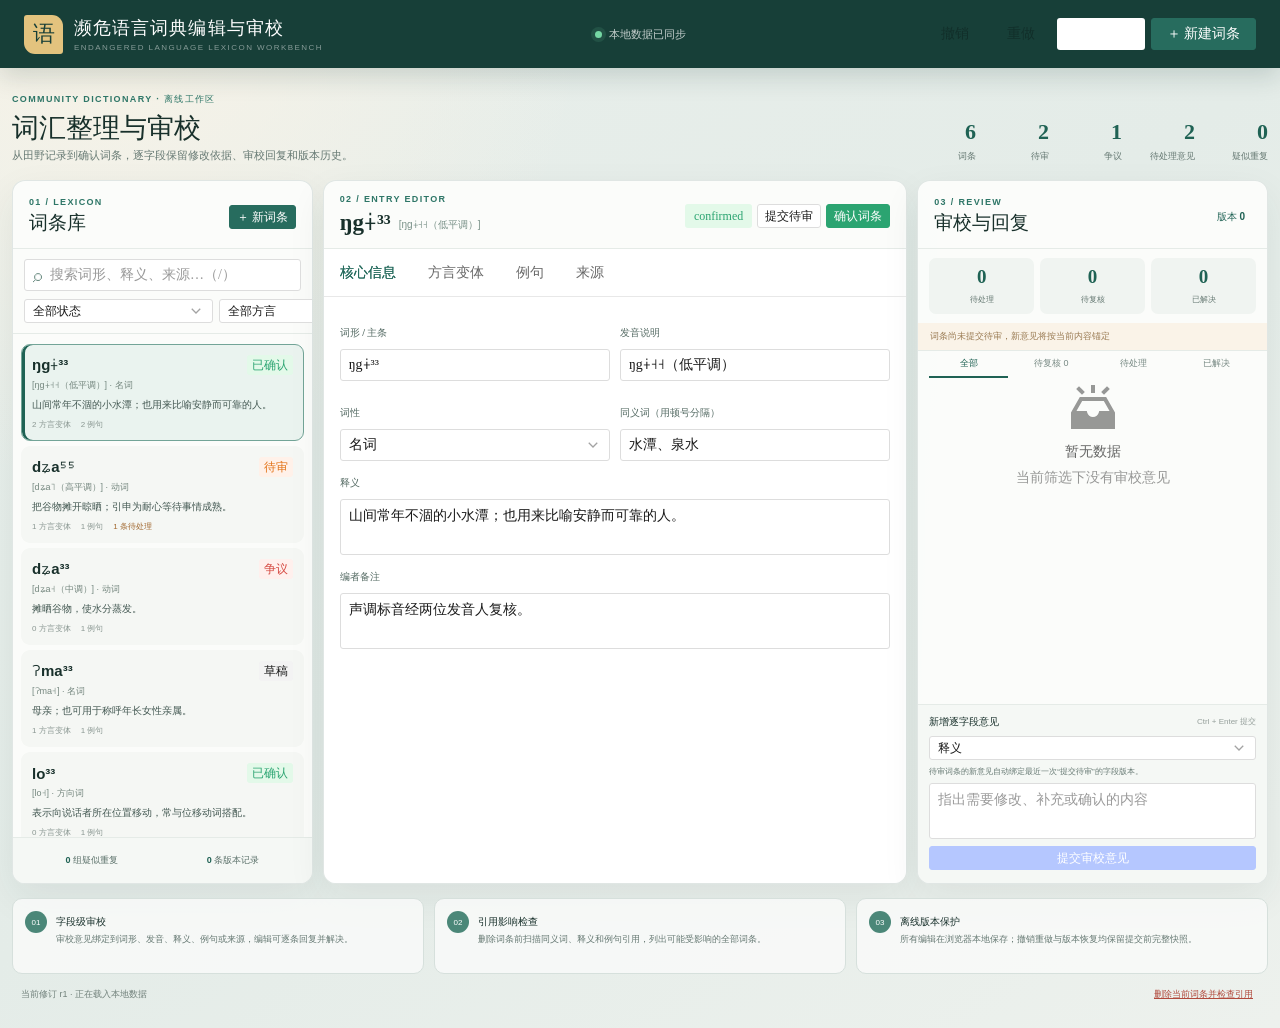
==== .output/public/index.html @ 82a4f7c4 "fix: model A first-round result" ====
<!DOCTYPE html><html  lang="zh-CN"><head><meta charset="utf-8">
<meta name="viewport" content="width=device-width, initial-scale=1">
<title>濒危语言词典编辑与审校工具</title>
<style>:root{--td-screen-xs:320px;--td-screen-sm:768px;--td-screen-md:992px;--td-screen-lg:1200px;--td-screen-xl:1400px;--td-screen-xxl:1880px}@-moz-document url-prefix(){.narrow-scrollbar{scrollbar-color:var(--td-scrollbar-color) transparent;scrollbar-width:thin}}.narrow-scrollbar::-webkit-scrollbar{height:8px;width:8px}.narrow-scrollbar::-webkit-scrollbar-thumb{background-clip:content-box;background-color:var(--td-scrollbar-color);border:2px solid transparent;border-radius:15px}.narrow-scrollbar::-webkit-scrollbar-thumb:horizontal:hover,.narrow-scrollbar::-webkit-scrollbar-thumb:vertical:hover{background-color:var(--td-scrollbar-hover-color)}.t-fake-arrow path{stroke:currentcolor;transition:d .2s}.t-fake-arrow--active path{d:path("M3.75 10.2002L7.99274 5.7998L12.2361 10.0425")}.t-fake-arrow.t-fake-arrow--transform path{transform-origin:center;transition:transform .2s}.t-fake-arrow.t-fake-arrow--transform.t-fake-arrow--active path{transform:scaleY(-1)}.t-slide-down-enter-active,.t-slide-down-leave-active{transition:height .2s cubic-bezier(.38,0,.24,1),max-height .2s cubic-bezier(.38,0,.24,1)}:root,:root[theme-mode=light]{--td-brand-color-1:#f2f3ff;--td-brand-color-2:#d9e1ff;--td-brand-color-3:#b5c7ff;--td-brand-color-4:#8eabff;--td-brand-color-5:#618dff;--td-brand-color-6:#366ef4;--td-brand-color-7:#0052d9;--td-brand-color-8:#003cab;--td-brand-color-9:#002a7c;--td-brand-color-10:#001a57;--td-warning-color-1:#fff1e9;--td-warning-color-2:#ffd9c2;--td-warning-color-3:#ffb98c;--td-warning-color-4:#fa9550;--td-warning-color-5:#e37318;--td-warning-color-6:#be5a00;--td-warning-color-7:#954500;--td-warning-color-8:#713300;--td-warning-color-9:#532300;--td-warning-color-10:#3b1700;--td-error-color-1:#fff0ed;--td-error-color-2:#ffd8d2;--td-error-color-3:#ffb9b0;--td-error-color-4:#ff9285;--td-error-color-5:#f6685d;--td-error-color-6:#d54941;--td-error-color-7:#ad352f;--td-error-color-8:#881f1c;--td-error-color-9:#68070a;--td-error-color-10:#490002;--td-success-color-1:#e3f9e9;--td-success-color-2:#c6f3d7;--td-success-color-3:#92dab2;--td-success-color-4:#56c08d;--td-success-color-5:#2ba471;--td-success-color-6:#008858;--td-success-color-7:#006c45;--td-success-color-8:#005334;--td-success-color-9:#003b23;--td-success-color-10:#002515;--td-gray-color-1:#f3f3f3;--td-gray-color-2:#eee;--td-gray-color-3:#e8e8e8;--td-gray-color-4:#ddd;--td-gray-color-5:#c6c6c6;--td-gray-color-6:#a6a6a6;--td-gray-color-7:#8b8b8b;--td-gray-color-8:#777;--td-gray-color-9:#5e5e5e;--td-gray-color-10:#4b4b4b;--td-gray-color-11:#393939;--td-gray-color-12:#2c2c2c;--td-gray-color-13:#242424;--td-gray-color-14:#181818;--td-font-white-1:#fff;--td-font-white-2:hsla(0,0%,100%,.55);--td-font-white-3:hsla(0,0%,100%,.35);--td-font-white-4:hsla(0,0%,100%,.22);--td-font-gray-1:rgba(0,0,0,.9);--td-font-gray-2:rgba(0,0,0,.6);--td-font-gray-3:rgba(0,0,0,.4);--td-font-gray-4:rgba(0,0,0,.26);--td-brand-color:var(--td-brand-color-7);--td-warning-color:var(--td-warning-color-5);--td-error-color:var(--td-error-color-6);--td-success-color:var(--td-success-color-5);--td-brand-color-hover:var(--td-brand-color-6);--td-brand-color-focus:var(--td-brand-color-2);--td-brand-color-active:var(--td-brand-color-8);--td-brand-color-disabled:var(--td-brand-color-3);--td-brand-color-light:var(--td-brand-color-1);--td-brand-color-light-hover:var(--td-brand-color-2);--td-warning-color-hover:var(--td-warning-color-4);--td-warning-color-focus:var(--td-warning-color-2);--td-warning-color-active:var(--td-warning-color-6);--td-warning-color-disabled:var(--td-warning-color-3);--td-warning-color-light:var(--td-warning-color-1);--td-warning-color-light-hover:var(--td-warning-color-2);--td-error-color-hover:var(--td-error-color-5);--td-error-color-focus:var(--td-error-color-2);--td-error-color-active:var(--td-error-color-7);--td-error-color-disabled:var(--td-error-color-3);--td-error-color-light:var(--td-error-color-1);--td-error-color-light-hover:var(--td-error-color-2);--td-success-color-hover:var(--td-success-color-4);--td-success-color-focus:var(--td-success-color-2);--td-success-color-active:var(--td-success-color-6);--td-success-color-disabled:var(--td-success-color-3);--td-success-color-light:var(--td-success-color-1);--td-success-color-light-hover:var(--td-success-color-2);--td-mask-active:rgba(0,0,0,.6);--td-mask-disabled:hsla(0,0%,100%,.6);--td-mask-background:hsla(0,0%,100%,.96);--td-mask-gradient:hsla(0,0%,100%,0);--td-bg-color-page:var(--td-gray-color-2);--td-bg-color-container:#fff;--td-bg-color-container-hover:var(--td-gray-color-1);--td-bg-color-container-active:var(--td-gray-color-3);--td-bg-color-container-select:#fff;--td-bg-color-secondarycontainer:var(--td-gray-color-1);--td-bg-color-secondarycontainer-hover:var(--td-gray-color-2);--td-bg-color-secondarycontainer-active:var(--td-gray-color-4);--td-bg-color-component:var(--td-gray-color-3);--td-bg-color-component-hover:var(--td-gray-color-4);--td-bg-color-component-active:var(--td-gray-color-6);--td-bg-color-secondarycomponent:var(--td-gray-color-4);--td-bg-color-secondarycomponent-hover:var(--td-gray-color-5);--td-bg-color-secondarycomponent-active:var(--td-gray-color-6);--td-bg-color-component-disabled:var(--td-gray-color-2);--td-bg-color-specialcomponent:#fff;--td-text-color-primary:var(--td-font-gray-1);--td-text-color-secondary:var(--td-font-gray-2);--td-text-color-placeholder:var(--td-font-gray-3);--td-text-color-disabled:var(--td-font-gray-4);--td-text-color-anti:#fff;--td-text-color-brand:var(--td-brand-color-7);--td-text-color-link:var(--td-brand-color-8);--td-text-color-watermark:rgba(0,0,0,.1);--td-border-level-1-color:var(--td-gray-color-3);--td-component-stroke:var(--td-gray-color-3);--td-border-level-2-color:var(--td-gray-color-4);--td-component-border:var(--td-gray-color-4);--td-shadow-1:0 1px 10px rgba(0,0,0,.05),0 4px 5px rgba(0,0,0,.08),0 2px 4px -1px rgba(0,0,0,.12);--td-shadow-2:0 3px 14px 2px rgba(0,0,0,.05),0 8px 10px 1px rgba(0,0,0,.06),0 5px 5px -3px rgba(0,0,0,.1);--td-shadow-3:0 6px 30px 5px rgba(0,0,0,.05),0 16px 24px 2px rgba(0,0,0,.04),0 8px 10px -5px rgba(0,0,0,.08);--td-shadow-inset-top:inset 0 .5px 0 #dcdcdc;--td-shadow-inset-right:inset .5px 0 0 #dcdcdc;--td-shadow-inset-bottom:inset 0 -.5px 0 #dcdcdc;--td-shadow-inset-left:inset -.5px 0 0 #dcdcdc;--td-table-shadow-color:rgba(0,0,0,.08);--td-scrollbar-color:rgba(0,0,0,.1);--td-scrollbar-hover-color:rgba(0,0,0,.3);--td-scroll-track-color:#fff}:root.dark,:root[theme-mode=dark]{--td-brand-color-1:#1b2f51;--td-brand-color-2:#173463;--td-brand-color-3:#143975;--td-brand-color-4:#103d88;--td-brand-color-5:#0d429a;--td-brand-color-6:#054bbe;--td-brand-color-7:#2667d4;--td-brand-color-8:#4582e6;--td-brand-color-9:#699ef5;--td-brand-color-10:#96bbf8;--td-warning-color-1:#4f2a1d;--td-warning-color-2:#582f21;--td-warning-color-3:#733c23;--td-warning-color-4:#a75d2b;--td-warning-color-5:#cf6e2d;--td-warning-color-6:#dc7633;--td-warning-color-7:#e8935c;--td-warning-color-8:#ecbf91;--td-warning-color-9:#eed7bf;--td-warning-color-10:#f3e9dc;--td-error-color-1:#472324;--td-error-color-2:#5e2a2d;--td-error-color-3:#703439;--td-error-color-4:#83383e;--td-error-color-5:#a03f46;--td-error-color-6:#c64751;--td-error-color-7:#de6670;--td-error-color-8:#ec888e;--td-error-color-9:#edb1b6;--td-error-color-10:#eeced0;--td-success-color-1:#193a2a;--td-success-color-2:#1a4230;--td-success-color-3:#17533d;--td-success-color-4:#0d7a55;--td-success-color-5:#059465;--td-success-color-6:#43af8a;--td-success-color-7:#46bf96;--td-success-color-8:#80d2b6;--td-success-color-9:#b4e1d3;--td-success-color-10:#deede8;--td-gray-color-1:#f3f3f3;--td-gray-color-2:#eee;--td-gray-color-3:#e8e8e8;--td-gray-color-4:#ddd;--td-gray-color-5:#c6c6c6;--td-gray-color-6:#a6a6a6;--td-gray-color-7:#8b8b8b;--td-gray-color-8:#777;--td-gray-color-9:#5e5e5e;--td-gray-color-10:#4b4b4b;--td-gray-color-11:#393939;--td-gray-color-12:#2c2c2c;--td-gray-color-13:#242424;--td-gray-color-14:#181818;--td-font-white-1:hsla(0,0%,100%,.9);--td-font-white-2:hsla(0,0%,100%,.55);--td-font-white-3:hsla(0,0%,100%,.35);--td-font-white-4:hsla(0,0%,100%,.22);--td-font-gray-1:rgba(0,0,0,.9);--td-font-gray-2:rgba(0,0,0,.6);--td-font-gray-3:rgba(0,0,0,.4);--td-font-gray-4:rgba(0,0,0,.26);--td-brand-color:var(--td-brand-color-8);--td-warning-color:var(--td-warning-color-5);--td-error-color:var(--td-error-color-6);--td-success-color:var(--td-success-color-5);--td-brand-color-hover:var(--td-brand-color-7);--td-brand-color-focus:var(--td-brand-color-2);--td-brand-color-active:var(--td-brand-color-9);--td-brand-color-disabled:var(--td-brand-color-3);--td-brand-color-light:var(--td-brand-color-1);--td-brand-color-light-hover:var(--td-brand-color-2);--td-warning-color-hover:var(--td-warning-color-4);--td-warning-color-focus:var(--td-warning-color-2);--td-warning-color-active:var(--td-warning-color-6);--td-warning-color-disabled:var(--td-warning-color-3);--td-warning-color-light:var(--td-warning-color-1);--td-warning-color-light-hover:var(--td-warning-color-2);--td-error-color-hover:var(--td-error-color-5);--td-error-color-focus:var(--td-error-color-2);--td-error-color-active:var(--td-error-color-7);--td-error-color-disabled:var(--td-error-color-3);--td-error-color-light:var(--td-error-color-1);--td-error-color-light-hover:var(--td-error-color-2);--td-success-color-hover:var(--td-success-color-4);--td-success-color-focus:var(--td-success-color-2);--td-success-color-active:var(--td-success-color-6);--td-success-color-disabled:var(--td-success-color-3);--td-success-color-light:var(--td-success-color-1);--td-success-color-light-hover:var(--td-success-color-2);--td-mask-active:rgba(0,0,0,.4);--td-mask-disabled:rgba(0,0,0,.6);--td-mask-background:rgba(36,36,36,.96);--td-mask-gradient:rgba(36,36,36,0);--td-bg-color-page:var(--td-gray-color-14);--td-bg-color-container:var(--td-gray-color-13);--td-bg-color-container-hover:var(--td-gray-color-12);--td-bg-color-container-active:var(--td-gray-color-10);--td-bg-color-container-select:var(--td-gray-color-9);--td-bg-color-secondarycontainer:var(--td-gray-color-12);--td-bg-color-secondarycontainer-hover:var(--td-gray-color-11);--td-bg-color-secondarycontainer-active:var(--td-gray-color-9);--td-bg-color-component:var(--td-gray-color-11);--td-bg-color-component-hover:var(--td-gray-color-10);--td-bg-color-component-active:var(--td-gray-color-9);--td-bg-color-secondarycomponent:var(--td-gray-color-10);--td-bg-color-secondarycomponent-hover:var(--td-gray-color-9);--td-bg-color-secondarycomponent-active:var(--td-gray-color-8);--td-bg-color-component-disabled:var(--td-gray-color-12);--td-bg-color-specialcomponent:transparent;--td-text-color-primary:var(--td-font-white-1);--td-text-color-secondary:var(--td-font-white-2);--td-text-color-placeholder:var(--td-font-white-3);--td-text-color-disabled:var(--td-font-white-4);--td-text-color-anti:#fff;--td-text-color-brand:var(--td-brand-color-8);--td-text-color-link:var(--td-brand-color-8);--td-text-color-watermark:hsla(0,0%,100%,.1);--td-border-level-1-color:var(--td-gray-color-11);--td-component-stroke:var(--td-gray-color-11);--td-border-level-2-color:var(--td-gray-color-9);--td-component-border:var(--td-gray-color-9);--td-shadow-1:0 4px 6px rgba(0,0,0,.06),0 1px 10px rgba(0,0,0,.08),0 2px 4px rgba(0,0,0,.12);--td-shadow-2:0 8px 10px rgba(0,0,0,.12),0 3px 14px rgba(0,0,0,.1),0 5px 5px rgba(0,0,0,.16);--td-shadow-3:0 16px 24px rgba(0,0,0,.14),0 6px 30px rgba(0,0,0,.12),0 8px 10px rgba(0,0,0,.2);--td-shadow-inset-top:inset 0 .5px 0 #5e5e5e;--td-shadow-inset-right:inset .5px 0 0 #5e5e5e;--td-shadow-inset-bottom:inset 0 -.5px 0 #5e5e5e;--td-shadow-inset-left:inset -.5px 0 0 #5e5e5e;--td-table-shadow-color:rgba(0,0,0,.55);--td-scrollbar-color:hsla(0,0%,100%,.1);--td-scrollbar-hover-color:hsla(0,0%,100%,.3);--td-scroll-track-color:#333}:root{--td-radius-small:2px;--td-radius-default:3px;--td-radius-medium:6px;--td-radius-large:9px;--td-radius-extraLarge:12px;--td-radius-round:999px;--td-radius-circle:50%;--td-font-family:PingFang SC,Microsoft YaHei,Arial Regular;--td-font-family-medium:PingFang SC,Microsoft YaHei,Arial Medium;--td-font-size-link-small:12px;--td-font-size-link-medium:14px;--td-font-size-link-large:16px;--td-font-size-mark-small:12px;--td-font-size-mark-medium:14px;--td-font-size-body-small:12px;--td-font-size-body-medium:14px;--td-font-size-body-large:16px;--td-font-size-title-small:14px;--td-font-size-title-medium:16px;--td-font-size-title-large:18px;--td-font-size-title-extraLarge:20px;--td-font-size-headline-small:24px;--td-font-size-headline-medium:28px;--td-font-size-headline-large:36px;--td-font-size-display-medium:48px;--td-font-size-display-large:64px;--td-line-height-link-small:20px;--td-line-height-link-medium:22px;--td-line-height-link-large:24px;--td-line-height-mark-small:20px;--td-line-height-mark-medium:22px;--td-line-height-body-small:20px;--td-line-height-body-medium:22px;--td-line-height-body-large:24px;--td-line-height-title-small:22px;--td-line-height-title-medium:24px;--td-line-height-title-large:26px;--td-line-height-title-extraLarge:28px;--td-line-height-headline-small:32px;--td-line-height-headline-medium:36px;--td-line-height-headline-large:44px;--td-line-height-display-medium:56px;--td-line-height-display-large:72px;--td-font-link-small:var(--td-font-size-link-small) /var(--td-line-height-link-small) var(--td-font-family);--td-font-link-medium:var(--td-font-size-link-medium) /var(--td-line-height-link-medium) var(--td-font-family);--td-font-link-large:var(--td-font-size-link-large) /var(--td-line-height-link-large) var(--td-font-family);--td-font-mark-small:600 var(--td-font-size-mark-small) /var(--td-line-height-mark-small) var(--td-font-family);--td-font-mark-medium:600 var(--td-font-size-mark-medium) /var(--td-line-height-mark-medium) var(--td-font-family);--td-font-body-small:var(--td-font-size-body-small) /var(--td-line-height-body-small) var(--td-font-family);--td-font-body-medium:var(--td-font-size-body-medium) /var(--td-line-height-body-medium) var(--td-font-family);--td-font-body-large:var(--td-font-size-body-large) /var(--td-line-height-body-large) var(--td-font-family);--td-font-title-small:600 var(--td-font-size-title-small) /var(--td-line-height-title-small) var(--td-font-family);--td-font-title-medium:600 var(--td-font-size-title-medium) /var(--td-line-height-title-medium) var(--td-font-family);--td-font-title-large:600 var(--td-font-size-title-large) /var(--td-line-height-title-large) var(--td-font-family);--td-font-title-extraLarge:600 var(--td-font-size-title-extraLarge) /var(--td-line-height-title-extraLarge) var(--td-font-family);--td-font-headline-small:600 var(--td-font-size-headline-small) /var(--td-line-height-headline-small) var(--td-font-family);--td-font-headline-medium:600 var(--td-font-size-headline-medium) /var(--td-line-height-headline-medium) var(--td-font-family);--td-font-headline-large:600 var(--td-font-size-headline-large) /var(--td-line-height-headline-large) var(--td-font-family);--td-font-display-medium:600 var(--td-font-size-display-medium) /var(--td-line-height-display-medium) var(--td-font-family);--td-font-display-large:600 var(--td-font-size-display-large) /var(--td-line-height-display-large) var(--td-font-family);--td-size-1:2px;--td-size-2:4px;--td-size-3:6px;--td-size-4:8px;--td-size-5:12px;--td-size-6:16px;--td-size-7:20px;--td-size-8:24px;--td-size-9:28px;--td-size-10:32px;--td-size-11:36px;--td-size-12:40px;--td-size-13:48px;--td-size-14:56px;--td-size-15:64px;--td-size-16:72px;--td-comp-size-xxxs:var(--td-size-6);--td-comp-size-xxs:var(--td-size-7);--td-comp-size-xs:var(--td-size-8);--td-comp-size-s:var(--td-size-9);--td-comp-size-m:var(--td-size-10);--td-comp-size-l:var(--td-size-11);--td-comp-size-xl:var(--td-size-12);--td-comp-size-xxl:var(--td-size-13);--td-comp-size-xxxl:var(--td-size-14);--td-comp-size-xxxxl:var(--td-size-15);--td-comp-size-xxxxxl:var(--td-size-16);--td-pop-padding-s:var(--td-size-2);--td-pop-padding-m:var(--td-size-3);--td-pop-padding-l:var(--td-size-4);--td-pop-padding-xl:var(--td-size-5);--td-pop-padding-xxl:var(--td-size-6);--td-comp-paddingLR-xxs:var(--td-size-1);--td-comp-paddingLR-xs:var(--td-size-2);--td-comp-paddingLR-s:var(--td-size-4);--td-comp-paddingLR-m:var(--td-size-5);--td-comp-paddingLR-l:var(--td-size-6);--td-comp-paddingLR-xl:var(--td-size-8);--td-comp-paddingLR-xxl:var(--td-size-10);--td-comp-paddingTB-xxs:var(--td-size-1);--td-comp-paddingTB-xs:var(--td-size-2);--td-comp-paddingTB-s:var(--td-size-4);--td-comp-paddingTB-m:var(--td-size-5);--td-comp-paddingTB-l:var(--td-size-6);--td-comp-paddingTB-xl:var(--td-size-8);--td-comp-paddingTB-xxl:var(--td-size-10);--td-comp-margin-xxs:var(--td-size-1);--td-comp-margin-xs:var(--td-size-2);--td-comp-margin-s:var(--td-size-4);--td-comp-margin-m:var(--td-size-5);--td-comp-margin-l:var(--td-size-6);--td-comp-margin-xl:var(--td-size-7);--td-comp-margin-xxl:var(--td-size-8);--td-comp-margin-xxxl:var(--td-size-10);--td-comp-margin-xxxxl:var(--td-size-12)}</style>
<style>:root{--td-brand-color:#276c5e;--td-brand-color-hover:#1f5a4e;--td-brand-color-active:#17483e;--ink:#18302b;--muted:#667973;--line:#d7e0dc;--paper:#fbfcfa;--forest:#1f6254;--ochre:#b4773f;--danger:#b14a3d;background:#e8efeb;color:var(--ink);font-family:Noto Sans SC,PingFang SC,Microsoft YaHei,sans-serif;font-synthesis:none}*{box-sizing:border-box}#__nuxt,body,html{margin:0;min-height:100%}body{background:radial-gradient(circle at 8% 0,#f8f3e7 0,transparent 31%),linear-gradient(145deg,#e9efeb,#e4ece8 50%,#edf1ed);min-height:100vh;min-width:1200px}button,input,textarea{font:inherit}.app-shell{min-height:100vh;padding-bottom:26px}.topbar{align-items:center;background:#173f38;box-shadow:0 8px 26px #14342d2b;color:#fff;display:grid;grid-template-columns:1fr auto 1fr;height:68px;padding:0 24px}.audit-line,.bottom-bar,.brand,.comment-card header,.comment-filter,.compare-row,.delete-target,.dialog-actions,.diff-line,.editor-actions,.editor-head,.entry-card-meta,.entry-card-top,.field-name,.filter-row,.keyboard-card,.lexeme-line,.merge-head,.merge-layers,.merge-toolbar,.method-card,.new-comment-title,.offline-status,.pair-navigation,.panel-head,.project-bar,.project-stats,.reply,.reply-box,.review-summary,.section-title,.sidebar-footer,.target-picker label,.top-actions,.version-line{align-items:center;display:flex}.brand{gap:11px}.brand-seal{background:#e3c37e;border-radius:3px 11px;color:#173f38;display:grid;font-size:22px;font-weight:800;height:39px;place-items:center;width:39px}.brand h1,.brand-seal{font-family:Songti SC,serif}.brand h1{font-size:18px;letter-spacing:.06em;margin:0}.brand p{color:#ffffff7a;font-size:8px;letter-spacing:.18em;margin:3px 0 0}.offline-status{color:#ffffffbf;font-size:11px;gap:7px;justify-self:center}.online-dot{background:#75d7a4;border-radius:50%;box-shadow:0 0 0 4px #75d7a41f;height:7px;width:7px}.top-actions{gap:6px;justify-content:flex-end}.topbar .t-button--variant-text{color:#fff}.topbar .t-button--variant-outline{border-color:#ffffff52;color:#fff}.project-bar{align-items:flex-end;justify-content:space-between;padding:25px 24px 17px}.eyebrow{color:#2e7667;display:block;font-size:9px;font-weight:800;letter-spacing:.15em}.project-bar h2{font-family:Songti SC,serif;font-size:27px;margin:4px 0 2px}.project-bar p{color:var(--muted);font-size:11px;margin:0}.project-stats{gap:24px}.project-stats div{min-width:60px;text-align:right}.project-stats strong{color:var(--forest);display:block;font-family:Songti SC,serif;font-size:22px}.project-stats span{color:var(--muted);font-size:9px}.workspace{display:grid;gap:14px;grid-template-columns:minmax(290px,.78fr) minmax(480px,1.55fr) minmax(330px,.9fr);padding:0 18px}.panel{background:#fbfcfaf7;border:1px solid rgba(30,77,66,.12);border-radius:13px;box-shadow:0 14px 38px #203b3312;overflow:hidden}.workspace>.panel{display:flex;flex-direction:column;height:calc(100vh - 196px);min-height:650px}.panel-head{border-bottom:1px solid #e5ebe7;justify-content:space-between;padding:16px 16px 12px}.panel-head h2{font-family:Songti SC,serif;font-size:19px;margin:3px 0 0}.sidebar-tools{border-bottom:1px solid #e5ebe7;padding:10px 11px}.search-input{width:100%}.search-mark{color:#719087;font-size:18px}.filter-row{gap:6px;margin-top:8px}.filter-row .t-select{flex:1;min-width:0}.entry-list{flex:1;min-height:0;overflow-y:auto;padding:5px 8px 12px}.entry-card{background:#f5f7f4;border:1px solid transparent;border-radius:9px;color:inherit;cursor:pointer;display:block;margin:5px 0;padding:10px;text-align:left;transition:.15s ease;width:100%}.entry-card:hover{background:#f1f5f2;border-color:#d7e1dc}.entry-card.active{background:#eaf3ef;border-color:#72a497;box-shadow:inset 3px 0 0 var(--forest)}.entry-card-top{gap:8px;justify-content:space-between}.entry-card-top strong{font-size:15px;min-width:0;overflow:hidden;text-overflow:ellipsis;white-space:nowrap}.entry-card .t-tag{flex:0 0 auto}.pronunciation{color:#75877f;font-size:9px;margin-top:4px}.entry-card p{color:#435852;font-size:10px;margin:6px 0 0;overflow:hidden;text-overflow:ellipsis;white-space:nowrap}.entry-card-meta{color:#8a9792;font-size:8px;gap:10px;margin-top:7px}.comment-count{color:#a26931}.sidebar-footer{background:#f5f8f5;border-top:1px solid #e5ebe7;gap:8px;padding:10px 12px}.text-action{background:transparent;border:0;color:#5b716a;flex:1;font-size:9px;padding:6px 4px}.text-action span{color:var(--forest);font-weight:800}.entry-editor{min-width:0}.editor-head{border-bottom:1px solid #e5ebe7;gap:10px;justify-content:space-between;min-height:68px;padding:13px 16px 10px}.lexeme-line{gap:8px}.lexeme-line h2{font-family:Songti SC,serif;font-size:23px;margin:3px 0 0}.lexeme-line span{color:#789087;font-size:10px;margin-top:8px}.editor-actions{gap:5px}.entry-tabs{display:flex;flex:1;flex-direction:column;min-height:0}.entry-tabs>.t-tabs__nav-wrap{margin:0 14px}.entry-tabs .t-tabs__content{flex:1;min-height:0;padding:0}.entry-tabs .t-tab-panel{height:100%;padding:0}.editor-scroll{height:100%;overflow-y:auto;padding:14px 16px 20px}.field-grid{display:grid;gap:10px}.field-grid.two{grid-template-columns:1fr 1fr}.field-grid.three{grid-template-columns:1fr 1fr 1fr}.compact-grid{margin-top:10px}.field-block{color:#566c65;display:block;font-size:10px;font-weight:700;margin-top:11px}.field-block>span{display:block;margin-bottom:5px}.field-block .t-input,.field-block .t-select,.field-block .t-textarea{width:100%}.section-title{gap:12px;justify-content:space-between;margin-bottom:10px}.section-title h3{font-family:Songti SC,serif;font-size:16px;margin:0}.section-title p{color:var(--muted);font-size:9px;margin:3px 0 0}.subcard{background:#f7f9f7;border:1px solid #dce4e0;border-radius:9px;margin:9px 0;padding:11px;position:relative}.remove-button{background:transparent;border:0;color:#93a09b;font-size:19px;position:absolute;right:7px;top:6px;z-index:2}.card-index{color:var(--forest);font-size:9px;font-weight:800;letter-spacing:.1em}.review-head{align-items:center}.version-link{background:transparent;border:0;color:var(--forest);font-size:10px;font-weight:700}.review-summary{gap:6px;padding:9px 11px}.review-summary div{background:#f0f4f1;border-radius:7px;flex:1;padding:8px 5px;text-align:center}.review-summary strong{color:var(--forest);display:block;font-family:Songti SC,serif;font-size:19px}.review-summary span{color:var(--muted);font-size:8px}.comment-filter{gap:4px;padding:0 11px 7px}.comment-filter button{background:transparent;border:0;border-bottom:2px solid transparent;color:#788a84;flex:1;font-size:9px;padding:6px}.comment-filter button.active{border-color:var(--forest);color:var(--forest);font-weight:800}.comment-list{flex:1;min-height:0;overflow-y:auto;padding:0 10px 8px}.comment-card{background:#fbf9f4;border:1px solid #dde5e1;border-left:3px solid #d79a57;border-radius:8px;margin:7px 0;padding:10px}.comment-card.resolved{background:#f5faf7;border-left-color:#74aa8d}.comment-card.stale{background:#fdf6f4;border-left-color:var(--danger)}.baseline-line{background:#eef4f1;border-bottom:1px solid #e5ebe7;color:#5b716a;font-size:9px;padding:7px 12px}.baseline-line.no-baseline{background:#faf3e8;color:#9a7b53}.anchor-box{border:1px solid #e2e8e4;border-radius:7px;margin-top:6px;overflow:hidden}.anchor-version{align-items:center;background:#f0f4f1;color:#6c8078;display:flex;flex-wrap:wrap;font-size:8px;gap:6px;padding:5px 8px}.anchor-version.drifted{background:#f7e8e3;color:#97503f}.anchor-tag{background:#6d9488;border-radius:4px;color:#fff;font-size:8px;padding:1px 6px}.anchor-tag.drift{background:var(--danger)}.anchor-version small{color:inherit;opacity:.8}.anchor-text{color:#435852;font-size:9px;line-height:1.5;padding:6px 8px;word-break:break-word}.anchor-text.original{background:#f7faf8}.anchor-compare{border-top:1px dashed #e0c8bf}.anchor-compare-head{align-items:center;background:#fbeee9;display:flex;gap:6px;justify-content:space-between;padding:4px 8px}.anchor-compare-head small{color:#a0705f;font-size:7px}.anchor-text.current{background:#fff}.anchor-origin{background:#faf3e8;border-top:1px solid #f0e4d2;color:#9a7b53;font-size:8px;padding:4px 8px}.anchor-history{font-size:8px;margin-top:5px}.anchor-history summary{color:#719087;cursor:pointer}.history-item{background:#f4f7f5;border-left:2px solid #c9d8d2;border-radius:0 5px 5px 0;margin-top:4px;padding:5px 6px}.history-item time{color:#8a9893;font-size:7px}.history-item p{color:#4f635c;font-size:8px;margin:2px 0}.history-item small{color:#98a59f}.reply.decision{background:#e7f1ea;border:1px solid #cfe2d6}.decision-row{align-items:center;display:flex;gap:6px;margin-top:8px}.decision-hint{color:#a0705f;flex:1;font-size:8px}.anchor-hint{color:var(--muted);font-size:8px;line-height:1.4;margin:0 0 6px}.confirm-guard{background:#faf0e4;border-bottom:1px solid #f0e2cf;color:#8a5a3c;font-size:9px;padding:8px 16px}.confirm-guard strong{color:var(--danger);font-size:11px}.confirm-guard.ok{background:#eef6f1;border-bottom-color:#dcebe2;color:#3f7a63}.comment-card header{color:var(--muted);font-size:8px;gap:6px}.comment-card header span{flex:1}.comment-card p{font-size:10px;line-height:1.55;margin:8px 0}.reply{align-items:flex-start;background:#edf3ef;border-radius:6px;flex-direction:column;font-size:9px;gap:2px;margin-top:6px;padding:7px}.reply time{color:#95a19c;font-size:7px}.reply-box{align-items:flex-end;gap:5px;margin-top:8px}.reply-box .t-textarea{flex:1}.resolve-button{background:transparent;border:0;color:#39705f;font-size:8px;margin-top:7px}.new-comment{background:#f5f8f5;border-top:1px solid #e5ebe7;padding:10px 11px 13px}.new-comment-title{font-size:10px;justify-content:space-between;margin-bottom:7px}.new-comment-title span{color:#959f9b;font-size:8px}.new-comment .t-select{margin-bottom:6px;width:100%}.new-comment .t-textarea{margin-bottom:7px}.bottom-bar{display:grid;gap:10px;grid-template-columns:repeat(3,1fr) minmax(300px,.9fr);padding:14px 18px 0}.keyboard-card,.method-card{background:#f9fbf9d9;border:1px solid #d6e0dc;border-radius:10px;min-height:76px;padding:12px}.method-card{align-items:flex-start;gap:9px}.method-index{background:#4b8778;border-radius:50%;color:#fff;display:grid;flex:0 0 auto;font-size:8px;height:22px;place-items:center;width:22px}.method-card strong{font-size:10px}.method-card p{color:var(--muted);font-size:9px;line-height:1.5;margin:4px 0 0}.keyboard-card{color:#5f736c;display:grid;font-size:9px;gap:6px 8px;grid-template-columns:auto 1fr auto 1fr}kbd{background:#f0f3f1;border:solid #cbd6d1;border-radius:5px;border-width:1px 1px 2px;font-family:ui-monospace,monospace;font-size:8px;padding:3px 6px}.footer-bar{align-items:center;color:#71817b;display:flex;font-size:9px;justify-content:space-between;padding:13px 21px 0}.delete-link{background:transparent;border:0;color:var(--danger);font-size:9px;text-decoration:underline}.merge-content{padding-bottom:4px}.merge-toolbar{color:var(--muted);font-size:10px;gap:10px}.pair-navigation{gap:6px;margin-right:auto}.pair-navigation>span{color:#8c9894}.score-pill{background:#3e7d6d;border-radius:10px;color:#fff;font-weight:800;padding:4px 8px}.merge-head{gap:8px;margin:12px 0}.target-picker{border:1px solid #d6e0dc;border-radius:7px;flex:1;padding:9px}.target-picker label{font-size:10px;gap:7px}.compare-table{border:1px solid #dbe3df;border-radius:9px;overflow:hidden}.compare-row{background:#dbe3df;display:grid;gap:1px;grid-template-columns:100px 1fr 1fr 170px}.compare-row>*{background:#fff;font-size:10px;line-height:1.5;padding:9px}.compare-row.header>*{background:#eef3f0;color:#657971;font-size:9px;font-weight:700}.compare-row.conflict .field-name small{color:var(--danger)}.compare-row.conflict .compare-value{background:#fff8f6}.field-name{align-items:flex-start;flex-direction:column}.field-name small{color:#688078;font-size:8px;margin-top:3px}.compare-value{word-break:break-word}.merge-layers{display:grid;gap:7px;grid-template-columns:repeat(4,1fr);margin-top:11px}.merge-layers div{background:#f0f4f1;border-radius:7px;display:flex;flex-direction:column;padding:9px}.merge-layers strong{font-size:9px}.merge-layers span{color:var(--forest);font-family:Songti SC,serif;font-size:15px;margin:4px 0 2px}.merge-layers small{color:var(--muted);font-size:8px}.merge-warning{background:#fbf0de;border-radius:7px;color:#77552d;display:flex;flex-direction:column;font-size:9px;gap:3px;margin-top:11px;padding:10px}.dialog-actions{gap:7px;justify-content:flex-end;margin-top:15px}.delete-check{display:flex;flex-direction:column;gap:11px}.delete-target{align-items:flex-start;background:#f5f7f5;border-radius:8px;flex-direction:column;gap:3px;padding:11px}.delete-target span{color:var(--muted);font-size:9px}.delete-target strong{font-family:Songti SC,serif;font-size:20px}.delete-target p{font-size:10px;margin:0}.impact-list{max-height:240px;overflow-y:auto}.impact-list article{border:1px solid #e0e6e3;border-radius:7px;display:flex;flex-direction:column;gap:3px;margin:6px 0;padding:9px}.impact-list small,.impact-list span{color:var(--muted);font-size:9px}.version-drawer{padding:2px 2px 20px}.version-intro{background:#eef4f1;border-radius:9px;padding:12px}.version-intro>strong{color:var(--forest);font-family:Songti SC,serif;font-size:26px}.version-intro>span{font-size:10px;margin-left:5px}.version-intro p{color:var(--muted);font-size:9px;margin:5px 0 0}.version-list{margin-top:12px}.version-item{background:#fafbf9;border:1px solid #dce4e0;border-radius:8px;margin:8px 0;padding:11px 12px 11px 20px;position:relative}.version-line{color:#7a8b85;font-size:8px;gap:8px}.version-dot{background:#4b8878;border-radius:50%;height:7px;width:7px}.version-item>strong{display:block;font-size:11px;margin-top:6px}.version-item>p{color:var(--muted);font-size:9px;margin:3px 0 7px}.diff-line{color:#6b7f78;font-size:8px;gap:8px;margin-bottom:7px}.audit-section{margin-top:17px}.audit-section h3{font-family:Songti SC,serif;font-size:15px}.audit-line{align-items:flex-start;border-bottom:1px solid #e6ece9;gap:8px;padding:8px 0}.audit-line time{color:#8a9893;flex:0 0 112px;font-size:8px}.audit-line div{display:flex;flex-direction:column;gap:2px}.audit-line strong{font-size:9px}.audit-line span{color:var(--muted);font-size:8px}@media(max-width:1320px){.workspace{gap:10px;grid-template-columns:minmax(270px,.72fr) minmax(430px,1.4fr) minmax(300px,.84fr);padding:0 12px}.bottom-bar,.project-bar{padding-left:12px;padding-right:12px}.project-stats{gap:13px}.bottom-bar{grid-template-columns:repeat(3,1fr)}.keyboard-card{display:none}}</style>
<style>@keyframes t-fade-in{0%{opacity:0}to{opacity:1}}@keyframes t-fade-out{0%{opacity:1}to{opacity:0}}@keyframes t-spin{0%{transform:rotate(0)}to{transform:rotate(1turn)}}.t-icon-loading{animation:t-spin 1s linear infinite}@keyframes t-zoom-out{0%{transform:scale(.2)}to{transform:scale(1)}}.t-loading{box-sizing:border-box;color:var(--td-text-color-primary);color:var(--td-brand-color);font:var(--td-font-body-medium);font-size:var(--td-comp-size-l);list-style:none;margin:0;padding:0;position:relative}.t-loading--lock{overflow:hidden}.t-loading.t-size-s{font-size:var(--td-comp-size-xxxs)}.t-loading.t-size-l{font-size:var(--td-comp-size-xxxl)}.t-loading__parent--relative{position:relative!important}.t-loading__fullscreen{height:100%;left:0;position:fixed;top:0;width:100%;z-index:3500}.t-loading--center{align-items:center;display:inline-flex;justify-content:center;vertical-align:middle}.t-loading__content{left:48%;position:absolute;top:20%}.t-loading--inherit-color{color:inherit}.t-loading__parent{position:relative}.t-loading__overlay{background-color:var(--td-mask-disabled)}.t-loading--full{height:100%;left:0;position:absolute;top:0;width:100%;z-index:3500}.t-loading--hidden{visibility:hidden}.t-loading--visible{visibility:visible}.t-loading__text{display:inline-block;font:var(--td-font-body-medium);margin-left:var(--td-comp-margin-xs);vertical-align:middle;width:auto}.t-loading__gradient{align-items:center;display:inline-flex;justify-content:center;vertical-align:middle}.t-loading__gradient-conic{background:conic-gradient(from 90deg at 50% 50%,#fff 0deg,currentcolor 1turn);border-radius:var(--td-radius-circle);height:100%;-webkit-mask:radial-gradient(transparent calc(50% - .5px),#fff 50%);mask:radial-gradient(transparent calc(50% - .5px),#fff 50%);width:100%}</style>
<style>.t-button{align-items:center;background-color:transparent;border:1px solid transparent;border-radius:var(--td-radius-default);box-sizing:border-box;color:var(--td-text-color-primary);cursor:pointer;display:inline-flex;font:var(--td-font-body-medium);font-size:var(--td-font-body-medium);justify-content:center;list-style:none;outline:none;overflow:hidden;padding:0;position:relative;text-decoration:none;touch-action:manipulation;transition:all .2s linear;vertical-align:middle;white-space:nowrap}.t-button .t-button__text,.t-button .t-icon{display:inline-flex;position:relative;z-index:1}.t-button .t-icon,.t-button .t-loading{font-size:var(--td-font-size-body-large)}.t-button .t-loading+.t-button__text:not(:empty),.t-button svg+.t-button__text:not(:empty){margin-left:8px}.t-button .t-button__suffix:not(:empty){display:inline-flex;margin-left:8px}.t-button--variant-base{background-color:var(--td-bg-color-component);border-color:var(--td-bg-color-component);color:var(--td-text-color-anti);color:var(--td-text-color-primary);font:var(--td-font-body-medium);height:var(--td-comp-size-m);padding-left:calc(var(--td-comp-paddingLR-l) - 1px);padding-right:calc(var(--td-comp-paddingLR-l) - 1px)}.t-button--variant-base .t-icon,.t-button--variant-base .t-loading{font-size:var(--td-font-size-body-large)}.t-button--variant-base:focus-visible,.t-button--variant-base:hover{background-color:var(--td-bg-color-component-hover)}.t-button--variant-base.t-is-disabled,.t-button--variant-base.t-is-loading{background-color:var(--td-bg-color-component-disabled)}.t-button--variant-base:focus-visible,.t-button--variant-base:hover{border-color:var(--td-bg-color-component-hover)}.t-button--variant-base.t-is-disabled,.t-button--variant-base.t-is-loading{border-color:var(--td-bg-color-component-disabled)}.t-button--variant-base:focus-visible,.t-button--variant-base:hover{color:var(--td-text-color-primary)}.t-button--variant-base.t-is-disabled,.t-button--variant-base.t-is-loading{color:var(--td-text-color-disabled)}.t-button--variant-base.t-button--theme-primary{background-color:var(--td-brand-color);border-color:var(--td-brand-color);color:var(--td-text-color-anti)}.t-button--variant-base.t-button--theme-primary:focus-visible,.t-button--variant-base.t-button--theme-primary:hover{background-color:var(--td-brand-color-hover)}.t-button--variant-base.t-button--theme-primary.t-is-disabled,.t-button--variant-base.t-button--theme-primary.t-is-loading{background-color:var(--td-brand-color-disabled)}.t-button--variant-base.t-button--theme-primary:focus-visible,.t-button--variant-base.t-button--theme-primary:hover{border-color:var(--td-brand-color-hover)}.t-button--variant-base.t-button--theme-primary.t-is-disabled,.t-button--variant-base.t-button--theme-primary.t-is-loading{border-color:var(--td-brand-color-disabled)}.t-button--variant-base.t-button--theme-success{background-color:var(--td-success-color);border-color:var(--td-success-color);color:var(--td-text-color-anti)}.t-button--variant-base.t-button--theme-success:focus-visible,.t-button--variant-base.t-button--theme-success:hover{background-color:var(--td-success-color-hover)}.t-button--variant-base.t-button--theme-success.t-is-disabled,.t-button--variant-base.t-button--theme-success.t-is-loading{background-color:var(--td-success-color-disabled)}.t-button--variant-base.t-button--theme-success:focus-visible,.t-button--variant-base.t-button--theme-success:hover{border-color:var(--td-success-color-hover)}.t-button--variant-base.t-button--theme-success.t-is-disabled,.t-button--variant-base.t-button--theme-success.t-is-loading{border-color:var(--td-success-color-disabled)}.t-button--variant-base.t-button--theme-warning{background-color:var(--td-warning-color);border-color:var(--td-warning-color);color:var(--td-text-color-anti)}.t-button--variant-base.t-button--theme-warning:focus-visible,.t-button--variant-base.t-button--theme-warning:hover{background-color:var(--td-warning-color-hover)}.t-button--variant-base.t-button--theme-warning.t-is-disabled,.t-button--variant-base.t-button--theme-warning.t-is-loading{background-color:var(--td-warning-color-disabled)}.t-button--variant-base.t-button--theme-warning:focus-visible,.t-button--variant-base.t-button--theme-warning:hover{border-color:var(--td-warning-color-hover)}.t-button--variant-base.t-button--theme-warning.t-is-disabled,.t-button--variant-base.t-button--theme-warning.t-is-loading{border-color:var(--td-warning-color-disabled)}.t-button--variant-base.t-button--theme-danger{background-color:var(--td-error-color);border-color:var(--td-error-color);color:var(--td-text-color-anti)}.t-button--variant-base.t-button--theme-danger:focus-visible,.t-button--variant-base.t-button--theme-danger:hover{background-color:var(--td-error-color-hover)}.t-button--variant-base.t-button--theme-danger.t-is-disabled,.t-button--variant-base.t-button--theme-danger.t-is-loading{background-color:var(--td-error-color-disabled)}.t-button--variant-base.t-button--theme-danger:focus-visible,.t-button--variant-base.t-button--theme-danger:hover{border-color:var(--td-error-color-hover)}.t-button--variant-base.t-button--theme-danger.t-is-disabled,.t-button--variant-base.t-button--theme-danger.t-is-loading{border-color:var(--td-error-color-disabled)}.t-button--variant-base.t-button--ghost{background-color:transparent;border-color:var(--td-text-color-anti);color:var(--td-text-color-anti)}.t-button--variant-base.t-button--ghost:focus-visible,.t-button--variant-base.t-button--ghost:hover{background-color:transparent}.t-button--variant-base.t-button--ghost.t-is-loading,.t-button--variant-base.t-button--ghost:active{background-color:transparent}.t-button--variant-base.t-button--ghost.t-is-disabled{background-color:#ffffff38}.t-button--variant-base.t-button--ghost:focus-visible,.t-button--variant-base.t-button--ghost:hover{color:var(--td-brand-color-hover)}.t-button--variant-base.t-button--ghost:active{color:var(--td-brand-color-active)}.t-button--variant-base.t-button--ghost.t-is-loading{color:var(--td-text-color-anti)}.t-button--variant-base.t-button--ghost.t-is-disabled{color:#ffffff38}.t-button--variant-base.t-button--ghost:focus-visible,.t-button--variant-base.t-button--ghost:hover{border-color:var(--td-brand-color-hover)}.t-button--variant-base.t-button--ghost:active{border-color:var(--td-brand-color-active)}.t-button--variant-base.t-button--ghost.t-is-loading{border-color:var(--td-text-color-anti)}.t-button--variant-base.t-button--ghost.t-is-disabled{background-color:transparent;border-color:#ffffff38}.t-button--variant-base.t-button--ghost.t-button--theme-primary{border-color:var(--td-brand-color);color:var(--td-brand-color)}.t-button--variant-base.t-button--ghost.t-button--theme-primary:focus-visible,.t-button--variant-base.t-button--ghost.t-button--theme-primary:hover{color:var(--td-brand-color-hover)}.t-button--variant-base.t-button--ghost.t-button--theme-primary:active{color:var(--td-brand-color-active)}.t-button--variant-base.t-button--ghost.t-button--theme-primary.t-is-loading{color:var(--td-brand-color)}.t-button--variant-base.t-button--ghost.t-button--theme-primary.t-is-disabled{color:#ffffff38}.t-button--variant-base.t-button--ghost.t-button--theme-primary:focus-visible,.t-button--variant-base.t-button--ghost.t-button--theme-primary:hover{border-color:var(--td-brand-color-hover)}.t-button--variant-base.t-button--ghost.t-button--theme-primary:active{border-color:var(--td-brand-color-active)}.t-button--variant-base.t-button--ghost.t-button--theme-primary.t-is-loading{border-color:var(--td-brand-color)}.t-button--variant-base.t-button--ghost.t-button--theme-primary.t-is-disabled{background-color:transparent;border-color:#ffffff38}.t-button--variant-base.t-button--ghost.t-button--theme-success{border-color:var(--td-success-color);color:var(--td-success-color)}.t-button--variant-base.t-button--ghost.t-button--theme-success:focus-visible,.t-button--variant-base.t-button--ghost.t-button--theme-success:hover{color:var(--td-success-color-hover)}.t-button--variant-base.t-button--ghost.t-button--theme-success:active{color:var(--td-success-color-active)}.t-button--variant-base.t-button--ghost.t-button--theme-success.t-is-loading{color:var(--td-success-color)}.t-button--variant-base.t-button--ghost.t-button--theme-success.t-is-disabled{color:#ffffff38}.t-button--variant-base.t-button--ghost.t-button--theme-success:focus-visible,.t-button--variant-base.t-button--ghost.t-button--theme-success:hover{border-color:var(--td-success-color-hover)}.t-button--variant-base.t-button--ghost.t-button--theme-success:active{border-color:var(--td-success-color-active)}.t-button--variant-base.t-button--ghost.t-button--theme-success.t-is-loading{border-color:var(--td-success-color)}.t-button--variant-base.t-button--ghost.t-button--theme-success.t-is-disabled{background-color:transparent;border-color:#ffffff38}.t-button--variant-base.t-button--ghost.t-button--theme-warning{border-color:var(--td-warning-color);color:var(--td-warning-color)}.t-button--variant-base.t-button--ghost.t-button--theme-warning:focus-visible,.t-button--variant-base.t-button--ghost.t-button--theme-warning:hover{color:var(--td-warning-color-hover)}.t-button--variant-base.t-button--ghost.t-button--theme-warning:active{color:var(--td-warning-color-active)}.t-button--variant-base.t-button--ghost.t-button--theme-warning.t-is-loading{color:var(--td-warning-color)}.t-button--variant-base.t-button--ghost.t-button--theme-warning.t-is-disabled{color:#ffffff38}.t-button--variant-base.t-button--ghost.t-button--theme-warning:focus-visible,.t-button--variant-base.t-button--ghost.t-button--theme-warning:hover{border-color:var(--td-warning-color-hover)}.t-button--variant-base.t-button--ghost.t-button--theme-warning:active{border-color:var(--td-warning-color-active)}.t-button--variant-base.t-button--ghost.t-button--theme-warning.t-is-loading{border-color:var(--td-warning-color)}.t-button--variant-base.t-button--ghost.t-button--theme-warning.t-is-disabled{background-color:transparent;border-color:#ffffff38}.t-button--variant-base.t-button--ghost.t-button--theme-danger{border-color:var(--td-error-color);color:var(--td-error-color)}.t-button--variant-base.t-button--ghost.t-button--theme-danger:focus-visible,.t-button--variant-base.t-button--ghost.t-button--theme-danger:hover{color:var(--td-error-color-hover)}.t-button--variant-base.t-button--ghost.t-button--theme-danger:active{color:var(--td-error-color-active)}.t-button--variant-base.t-button--ghost.t-button--theme-danger.t-is-loading{color:var(--td-error-color)}.t-button--variant-base.t-button--ghost.t-button--theme-danger.t-is-disabled{color:#ffffff38}.t-button--variant-base.t-button--ghost.t-button--theme-danger:focus-visible,.t-button--variant-base.t-button--ghost.t-button--theme-danger:hover{border-color:var(--td-error-color-hover)}.t-button--variant-base.t-button--ghost.t-button--theme-danger:active{border-color:var(--td-error-color-active)}.t-button--variant-base.t-button--ghost.t-button--theme-danger.t-is-loading{border-color:var(--td-error-color)}.t-button--variant-base.t-button--ghost.t-button--theme-danger.t-is-disabled{background-color:transparent;border-color:#ffffff38}.t-button--variant-base.t-is-loading:not(.t-button--variant-base.t-button--ghost).t-button--theme-default,.t-button--variant-outline{color:var(--td-text-color-primary)}.t-button--variant-outline{background-color:var(--td-bg-color-specialcomponent);border-color:var(--td-border-level-2-color);font:var(--td-font-body-medium);height:var(--td-comp-size-m);padding-left:calc(var(--td-comp-paddingLR-l) - 1px);padding-right:calc(var(--td-comp-paddingLR-l) - 1px)}.t-button--variant-outline .t-icon,.t-button--variant-outline .t-loading{font-size:var(--td-font-size-body-large)}.t-button--variant-outline:focus-visible,.t-button--variant-outline:hover{color:var(--td-brand-color-hover)}.t-button--variant-outline.t-is-disabled,.t-button--variant-outline.t-is-loading{color:var(--td-text-color-disabled)}.t-button--variant-outline:focus-visible,.t-button--variant-outline:hover{background-color:var(--td-bg-color-container-hover)}.t-button--variant-outline.t-is-disabled,.t-button--variant-outline.t-is-loading{background-color:var(--td-bg-color-component-disabled)}.t-button--variant-outline:focus-visible,.t-button--variant-outline:hover{border-color:var(--td-brand-color-hover)}.t-button--variant-outline.t-is-disabled,.t-button--variant-outline.t-is-loading{border-color:var(--td-border-level-2-color)}.t-button--variant-outline.t-button--theme-primary{border-color:var(--td-brand-color);color:var(--td-brand-color)}.t-button--variant-outline.t-button--theme-primary:focus-visible,.t-button--variant-outline.t-button--theme-primary:hover{color:var(--td-brand-color-hover)}.t-button--variant-outline.t-button--theme-primary.t-is-disabled,.t-button--variant-outline.t-button--theme-primary.t-is-loading{color:var(--td-brand-color-disabled)}.t-button--variant-outline.t-button--theme-primary:focus-visible,.t-button--variant-outline.t-button--theme-primary:hover{border-color:var(--td-brand-color-hover)}.t-button--variant-outline.t-button--theme-primary.t-is-disabled,.t-button--variant-outline.t-button--theme-primary.t-is-loading{border-color:var(--td-brand-color-disabled)}.t-button--variant-outline.t-button--theme-success{border-color:var(--td-success-color);color:var(--td-success-color)}.t-button--variant-outline.t-button--theme-success:focus-visible,.t-button--variant-outline.t-button--theme-success:hover{color:var(--td-success-color-hover)}.t-button--variant-outline.t-button--theme-success.t-is-disabled,.t-button--variant-outline.t-button--theme-success.t-is-loading{color:var(--td-success-color-disabled)}.t-button--variant-outline.t-button--theme-success:focus-visible,.t-button--variant-outline.t-button--theme-success:hover{border-color:var(--td-success-color-hover)}.t-button--variant-outline.t-button--theme-success.t-is-disabled,.t-button--variant-outline.t-button--theme-success.t-is-loading{border-color:var(--td-success-color-disabled)}.t-button--variant-outline.t-button--theme-warning{border-color:var(--td-warning-color);color:var(--td-warning-color)}.t-button--variant-outline.t-button--theme-warning:focus-visible,.t-button--variant-outline.t-button--theme-warning:hover{color:var(--td-warning-color-hover)}.t-button--variant-outline.t-button--theme-warning.t-is-disabled,.t-button--variant-outline.t-button--theme-warning.t-is-loading{color:var(--td-warning-color-disabled)}.t-button--variant-outline.t-button--theme-warning:focus-visible,.t-button--variant-outline.t-button--theme-warning:hover{border-color:var(--td-warning-color-hover)}.t-button--variant-outline.t-button--theme-warning.t-is-disabled,.t-button--variant-outline.t-button--theme-warning.t-is-loading{border-color:var(--td-warning-color-disabled)}.t-button--variant-outline.t-button--theme-danger{border-color:var(--td-error-color);color:var(--td-error-color)}.t-button--variant-outline.t-button--theme-danger:focus-visible,.t-button--variant-outline.t-button--theme-danger:hover{color:var(--td-error-color-hover)}.t-button--variant-outline.t-button--theme-danger.t-is-disabled,.t-button--variant-outline.t-button--theme-danger.t-is-loading{color:var(--td-error-color-disabled)}.t-button--variant-outline.t-button--theme-danger:focus-visible,.t-button--variant-outline.t-button--theme-danger:hover{border-color:var(--td-error-color-hover)}.t-button--variant-outline.t-button--theme-danger.t-is-disabled,.t-button--variant-outline.t-button--theme-danger.t-is-loading{border-color:var(--td-error-color-disabled)}.t-button--variant-outline.t-button--ghost{background-color:transparent;border-color:var(--td-text-color-anti);color:var(--td-text-color-anti)}.t-button--variant-outline.t-button--ghost:focus-visible,.t-button--variant-outline.t-button--ghost:hover{background-color:transparent}.t-button--variant-outline.t-button--ghost.t-is-loading,.t-button--variant-outline.t-button--ghost:active{background-color:transparent}.t-button--variant-outline.t-button--ghost.t-is-disabled{background-color:#ffffff38}.t-button--variant-outline.t-button--ghost:focus-visible,.t-button--variant-outline.t-button--ghost:hover{color:var(--td-brand-color-hover)}.t-button--variant-outline.t-button--ghost:active{color:var(--td-brand-color-active)}.t-button--variant-outline.t-button--ghost.t-is-loading{color:var(--td-text-color-anti)}.t-button--variant-outline.t-button--ghost.t-is-disabled{color:#ffffff38}.t-button--variant-outline.t-button--ghost:focus-visible,.t-button--variant-outline.t-button--ghost:hover{border-color:var(--td-brand-color-hover)}.t-button--variant-outline.t-button--ghost:active{border-color:var(--td-brand-color-active)}.t-button--variant-outline.t-button--ghost.t-is-loading{border-color:var(--td-text-color-anti)}.t-button--variant-outline.t-button--ghost.t-is-disabled{background-color:transparent;border-color:#ffffff38}.t-button--variant-outline.t-button--ghost.t-button--theme-primary{border-color:var(--td-brand-color);color:var(--td-brand-color)}.t-button--variant-outline.t-button--ghost.t-button--theme-primary:focus-visible,.t-button--variant-outline.t-button--ghost.t-button--theme-primary:hover{color:var(--td-brand-color-hover)}.t-button--variant-outline.t-button--ghost.t-button--theme-primary:active{color:var(--td-brand-color-active)}.t-button--variant-outline.t-button--ghost.t-button--theme-primary.t-is-loading{color:var(--td-brand-color)}.t-button--variant-outline.t-button--ghost.t-button--theme-primary.t-is-disabled{color:#ffffff38}.t-button--variant-outline.t-button--ghost.t-button--theme-primary:focus-visible,.t-button--variant-outline.t-button--ghost.t-button--theme-primary:hover{border-color:var(--td-brand-color-hover)}.t-button--variant-outline.t-button--ghost.t-button--theme-primary:active{border-color:var(--td-brand-color-active)}.t-button--variant-outline.t-button--ghost.t-button--theme-primary.t-is-loading{border-color:var(--td-brand-color)}.t-button--variant-outline.t-button--ghost.t-button--theme-primary.t-is-disabled{background-color:transparent;border-color:#ffffff38}.t-button--variant-outline.t-button--ghost.t-button--theme-success{border-color:var(--td-success-color);color:var(--td-success-color)}.t-button--variant-outline.t-button--ghost.t-button--theme-success:focus-visible,.t-button--variant-outline.t-button--ghost.t-button--theme-success:hover{color:var(--td-success-color-hover)}.t-button--variant-outline.t-button--ghost.t-button--theme-success:active{color:var(--td-success-color-active)}.t-button--variant-outline.t-button--ghost.t-button--theme-success.t-is-loading{color:var(--td-success-color)}.t-button--variant-outline.t-button--ghost.t-button--theme-success.t-is-disabled{color:#ffffff38}.t-button--variant-outline.t-button--ghost.t-button--theme-success:focus-visible,.t-button--variant-outline.t-button--ghost.t-button--theme-success:hover{border-color:var(--td-success-color-hover)}.t-button--variant-outline.t-button--ghost.t-button--theme-success:active{border-color:var(--td-success-color-active)}.t-button--variant-outline.t-button--ghost.t-button--theme-success.t-is-loading{border-color:var(--td-success-color)}.t-button--variant-outline.t-button--ghost.t-button--theme-success.t-is-disabled{background-color:transparent;border-color:#ffffff38}.t-button--variant-outline.t-button--ghost.t-button--theme-warning{border-color:var(--td-warning-color);color:var(--td-warning-color)}.t-button--variant-outline.t-button--ghost.t-button--theme-warning:focus-visible,.t-button--variant-outline.t-button--ghost.t-button--theme-warning:hover{color:var(--td-warning-color-hover)}.t-button--variant-outline.t-button--ghost.t-button--theme-warning:active{color:var(--td-warning-color-active)}.t-button--variant-outline.t-button--ghost.t-button--theme-warning.t-is-loading{color:var(--td-warning-color)}.t-button--variant-outline.t-button--ghost.t-button--theme-warning.t-is-disabled{color:#ffffff38}.t-button--variant-outline.t-button--ghost.t-button--theme-warning:focus-visible,.t-button--variant-outline.t-button--ghost.t-button--theme-warning:hover{border-color:var(--td-warning-color-hover)}.t-button--variant-outline.t-button--ghost.t-button--theme-warning:active{border-color:var(--td-warning-color-active)}.t-button--variant-outline.t-button--ghost.t-button--theme-warning.t-is-loading{border-color:var(--td-warning-color)}.t-button--variant-outline.t-button--ghost.t-button--theme-warning.t-is-disabled{background-color:transparent;border-color:#ffffff38}.t-button--variant-outline.t-button--ghost.t-button--theme-danger{border-color:var(--td-error-color);color:var(--td-error-color)}.t-button--variant-outline.t-button--ghost.t-button--theme-danger:focus-visible,.t-button--variant-outline.t-button--ghost.t-button--theme-danger:hover{color:var(--td-error-color-hover)}.t-button--variant-outline.t-button--ghost.t-button--theme-danger:active{color:var(--td-error-color-active)}.t-button--variant-outline.t-button--ghost.t-button--theme-danger.t-is-loading{color:var(--td-error-color)}.t-button--variant-outline.t-button--ghost.t-button--theme-danger.t-is-disabled{color:#ffffff38}.t-button--variant-outline.t-button--ghost.t-button--theme-danger:focus-visible,.t-button--variant-outline.t-button--ghost.t-button--theme-danger:hover{border-color:var(--td-error-color-hover)}.t-button--variant-outline.t-button--ghost.t-button--theme-danger:active{border-color:var(--td-error-color-active)}.t-button--variant-outline.t-button--ghost.t-button--theme-danger.t-is-loading{border-color:var(--td-error-color)}.t-button--variant-outline.t-button--ghost.t-button--theme-danger.t-is-disabled{background-color:transparent;border-color:#ffffff38}.t-button--variant-outline.t-is-loading:not(.t-button--variant-outline.t-button--ghost){color:var(--td-text-color-primary)}.t-button--variant-outline.t-is-loading:not(.t-button--variant-outline.t-button--ghost).t-button--theme-primary{background-color:transparent;color:var(--td-brand-color)}.t-button--variant-outline.t-is-loading:not(.t-button--variant-outline.t-button--ghost).t-button--theme-success{background-color:transparent;color:var(--td-success-color)}.t-button--variant-outline.t-is-loading:not(.t-button--variant-outline.t-button--ghost).t-button--theme-warning{background-color:transparent;color:var(--td-warning-color)}.t-button--variant-outline.t-is-loading:not(.t-button--variant-outline.t-button--ghost).t-button--theme-danger{background-color:transparent;color:var(--td-error-color)}.t-button--variant-dashed{background-color:var(--td-bg-color-specialcomponent);border-color:var(--td-border-level-2-color);border-style:dashed;color:var(--td-text-color-primary);font:var(--td-font-body-medium);height:var(--td-comp-size-m);padding-left:calc(var(--td-comp-paddingLR-l) - 1px);padding-right:calc(var(--td-comp-paddingLR-l) - 1px)}.t-button--variant-dashed .t-icon,.t-button--variant-dashed .t-loading{font-size:var(--td-font-size-body-large)}.t-button--variant-dashed:focus-visible,.t-button--variant-dashed:hover{color:var(--td-brand-color-hover)}.t-button--variant-dashed.t-is-disabled,.t-button--variant-dashed.t-is-loading{color:var(--td-text-color-disabled)}.t-button--variant-dashed:focus-visible,.t-button--variant-dashed:hover{background-color:var(--td-bg-color-container-hover)}.t-button--variant-dashed.t-is-disabled,.t-button--variant-dashed.t-is-loading{background-color:var(--td-bg-color-component-disabled)}.t-button--variant-dashed:focus-visible,.t-button--variant-dashed:hover{border-color:var(--td-brand-color-hover)}.t-button--variant-dashed.t-is-disabled,.t-button--variant-dashed.t-is-loading{border-color:var(--td-border-level-2-color)}.t-button--variant-dashed.t-button--theme-primary{border-color:var(--td-brand-color);color:var(--td-brand-color)}.t-button--variant-dashed.t-button--theme-primary:focus-visible,.t-button--variant-dashed.t-button--theme-primary:hover{color:var(--td-brand-color-hover)}.t-button--variant-dashed.t-button--theme-primary.t-is-disabled,.t-button--variant-dashed.t-button--theme-primary.t-is-loading{color:var(--td-brand-color-disabled)}.t-button--variant-dashed.t-button--theme-primary:focus-visible,.t-button--variant-dashed.t-button--theme-primary:hover{border-color:var(--td-brand-color-hover)}.t-button--variant-dashed.t-button--theme-primary.t-is-disabled,.t-button--variant-dashed.t-button--theme-primary.t-is-loading{border-color:var(--td-brand-color-disabled)}.t-button--variant-dashed.t-button--theme-success{border-color:var(--td-success-color);color:var(--td-success-color)}.t-button--variant-dashed.t-button--theme-success:focus-visible,.t-button--variant-dashed.t-button--theme-success:hover{color:var(--td-success-color-hover)}.t-button--variant-dashed.t-button--theme-success.t-is-disabled,.t-button--variant-dashed.t-button--theme-success.t-is-loading{color:var(--td-success-color-disabled)}.t-button--variant-dashed.t-button--theme-success:focus-visible,.t-button--variant-dashed.t-button--theme-success:hover{border-color:var(--td-success-color-hover)}.t-button--variant-dashed.t-button--theme-success.t-is-disabled,.t-button--variant-dashed.t-button--theme-success.t-is-loading{border-color:var(--td-success-color-disabled)}.t-button--variant-dashed.t-button--theme-warning{border-color:var(--td-warning-color);color:var(--td-warning-color)}.t-button--variant-dashed.t-button--theme-warning:focus-visible,.t-button--variant-dashed.t-button--theme-warning:hover{color:var(--td-warning-color-hover)}.t-button--variant-dashed.t-button--theme-warning.t-is-disabled,.t-button--variant-dashed.t-button--theme-warning.t-is-loading{color:var(--td-warning-color-disabled)}.t-button--variant-dashed.t-button--theme-warning:focus-visible,.t-button--variant-dashed.t-button--theme-warning:hover{border-color:var(--td-warning-color-hover)}.t-button--variant-dashed.t-button--theme-warning.t-is-disabled,.t-button--variant-dashed.t-button--theme-warning.t-is-loading{border-color:var(--td-warning-color-disabled)}.t-button--variant-dashed.t-button--theme-danger{border-color:var(--td-error-color);color:var(--td-error-color)}.t-button--variant-dashed.t-button--theme-danger:focus-visible,.t-button--variant-dashed.t-button--theme-danger:hover{color:var(--td-error-color-hover)}.t-button--variant-dashed.t-button--theme-danger.t-is-disabled,.t-button--variant-dashed.t-button--theme-danger.t-is-loading{color:var(--td-error-color-disabled)}.t-button--variant-dashed.t-button--theme-danger:focus-visible,.t-button--variant-dashed.t-button--theme-danger:hover{border-color:var(--td-error-color-hover)}.t-button--variant-dashed.t-button--theme-danger.t-is-disabled,.t-button--variant-dashed.t-button--theme-danger.t-is-loading{border-color:var(--td-error-color-disabled)}.t-button--variant-dashed.t-button--ghost{background-color:transparent;border-color:var(--td-text-color-anti);color:var(--td-text-color-anti)}.t-button--variant-dashed.t-button--ghost:focus-visible,.t-button--variant-dashed.t-button--ghost:hover{background-color:transparent}.t-button--variant-dashed.t-button--ghost.t-is-loading,.t-button--variant-dashed.t-button--ghost:active{background-color:transparent}.t-button--variant-dashed.t-button--ghost.t-is-disabled{background-color:#ffffff38}.t-button--variant-dashed.t-button--ghost:focus-visible,.t-button--variant-dashed.t-button--ghost:hover{color:var(--td-brand-color-hover)}.t-button--variant-dashed.t-button--ghost:active{color:var(--td-brand-color-active)}.t-button--variant-dashed.t-button--ghost.t-is-loading{color:var(--td-text-color-anti)}.t-button--variant-dashed.t-button--ghost.t-is-disabled{color:#ffffff38}.t-button--variant-dashed.t-button--ghost:focus-visible,.t-button--variant-dashed.t-button--ghost:hover{border-color:var(--td-brand-color-hover)}.t-button--variant-dashed.t-button--ghost:active{border-color:var(--td-brand-color-active)}.t-button--variant-dashed.t-button--ghost.t-is-loading{border-color:var(--td-text-color-anti)}.t-button--variant-dashed.t-button--ghost.t-is-disabled{background-color:transparent;border-color:#ffffff38}.t-button--variant-dashed.t-button--ghost.t-button--theme-primary{border-color:var(--td-brand-color);color:var(--td-brand-color)}.t-button--variant-dashed.t-button--ghost.t-button--theme-primary:focus-visible,.t-button--variant-dashed.t-button--ghost.t-button--theme-primary:hover{color:var(--td-brand-color-hover)}.t-button--variant-dashed.t-button--ghost.t-button--theme-primary:active{color:var(--td-brand-color-active)}.t-button--variant-dashed.t-button--ghost.t-button--theme-primary.t-is-loading{color:var(--td-brand-color)}.t-button--variant-dashed.t-button--ghost.t-button--theme-primary.t-is-disabled{color:#ffffff38}.t-button--variant-dashed.t-button--ghost.t-button--theme-primary:focus-visible,.t-button--variant-dashed.t-button--ghost.t-button--theme-primary:hover{border-color:var(--td-brand-color-hover)}.t-button--variant-dashed.t-button--ghost.t-button--theme-primary:active{border-color:var(--td-brand-color-active)}.t-button--variant-dashed.t-button--ghost.t-button--theme-primary.t-is-loading{border-color:var(--td-brand-color)}.t-button--variant-dashed.t-button--ghost.t-button--theme-primary.t-is-disabled{background-color:transparent;border-color:#ffffff38}.t-button--variant-dashed.t-button--ghost.t-button--theme-success{border-color:var(--td-success-color);color:var(--td-success-color)}.t-button--variant-dashed.t-button--ghost.t-button--theme-success:focus-visible,.t-button--variant-dashed.t-button--ghost.t-button--theme-success:hover{color:var(--td-success-color-hover)}.t-button--variant-dashed.t-button--ghost.t-button--theme-success:active{color:var(--td-success-color-active)}.t-button--variant-dashed.t-button--ghost.t-button--theme-success.t-is-loading{color:var(--td-success-color)}.t-button--variant-dashed.t-button--ghost.t-button--theme-success.t-is-disabled{color:#ffffff38}.t-button--variant-dashed.t-button--ghost.t-button--theme-success:focus-visible,.t-button--variant-dashed.t-button--ghost.t-button--theme-success:hover{border-color:var(--td-success-color-hover)}.t-button--variant-dashed.t-button--ghost.t-button--theme-success:active{border-color:var(--td-success-color-active)}.t-button--variant-dashed.t-button--ghost.t-button--theme-success.t-is-loading{border-color:var(--td-success-color)}.t-button--variant-dashed.t-button--ghost.t-button--theme-success.t-is-disabled{background-color:transparent;border-color:#ffffff38}.t-button--variant-dashed.t-button--ghost.t-button--theme-warning{border-color:var(--td-warning-color);color:var(--td-warning-color)}.t-button--variant-dashed.t-button--ghost.t-button--theme-warning:focus-visible,.t-button--variant-dashed.t-button--ghost.t-button--theme-warning:hover{color:var(--td-warning-color-hover)}.t-button--variant-dashed.t-button--ghost.t-button--theme-warning:active{color:var(--td-warning-color-active)}.t-button--variant-dashed.t-button--ghost.t-button--theme-warning.t-is-loading{color:var(--td-warning-color)}.t-button--variant-dashed.t-button--ghost.t-button--theme-warning.t-is-disabled{color:#ffffff38}.t-button--variant-dashed.t-button--ghost.t-button--theme-warning:focus-visible,.t-button--variant-dashed.t-button--ghost.t-button--theme-warning:hover{border-color:var(--td-warning-color-hover)}.t-button--variant-dashed.t-button--ghost.t-button--theme-warning:active{border-color:var(--td-warning-color-active)}.t-button--variant-dashed.t-button--ghost.t-button--theme-warning.t-is-loading{border-color:var(--td-warning-color)}.t-button--variant-dashed.t-button--ghost.t-button--theme-warning.t-is-disabled{background-color:transparent;border-color:#ffffff38}.t-button--variant-dashed.t-button--ghost.t-button--theme-danger{border-color:var(--td-error-color);color:var(--td-error-color)}.t-button--variant-dashed.t-button--ghost.t-button--theme-danger:focus-visible,.t-button--variant-dashed.t-button--ghost.t-button--theme-danger:hover{color:var(--td-error-color-hover)}.t-button--variant-dashed.t-button--ghost.t-button--theme-danger:active{color:var(--td-error-color-active)}.t-button--variant-dashed.t-button--ghost.t-button--theme-danger.t-is-loading{color:var(--td-error-color)}.t-button--variant-dashed.t-button--ghost.t-button--theme-danger.t-is-disabled{color:#ffffff38}.t-button--variant-dashed.t-button--ghost.t-button--theme-danger:focus-visible,.t-button--variant-dashed.t-button--ghost.t-button--theme-danger:hover{border-color:var(--td-error-color-hover)}.t-button--variant-dashed.t-button--ghost.t-button--theme-danger:active{border-color:var(--td-error-color-active)}.t-button--variant-dashed.t-button--ghost.t-button--theme-danger.t-is-loading{border-color:var(--td-error-color)}.t-button--variant-dashed.t-button--ghost.t-button--theme-danger.t-is-disabled{background-color:transparent;border-color:#ffffff38}.t-button--variant-dashed.t-is-loading:not(.t-button--variant-dashed.t-button--ghost){color:var(--td-text-color-primary)}.t-button--variant-dashed.t-is-loading:not(.t-button--variant-dashed.t-button--ghost).t-button--theme-primary{background-color:transparent;color:var(--td-brand-color)}.t-button--variant-dashed.t-is-loading:not(.t-button--variant-dashed.t-button--ghost).t-button--theme-success{background-color:transparent;color:var(--td-success-color)}.t-button--variant-dashed.t-is-loading:not(.t-button--variant-dashed.t-button--ghost).t-button--theme-warning{background-color:transparent;color:var(--td-warning-color)}.t-button--variant-dashed.t-is-loading:not(.t-button--variant-dashed.t-button--ghost).t-button--theme-danger{background-color:transparent;color:var(--td-error-color)}.t-button--variant-text{background-color:transparent;border-color:transparent;color:var(--td-text-color-primary);font:var(--td-font-body-medium);height:var(--td-comp-size-m);padding-left:calc(var(--td-comp-paddingLR-l) - 1px);padding-right:calc(var(--td-comp-paddingLR-l) - 1px)}.t-button--variant-text .t-icon,.t-button--variant-text .t-loading{font-size:var(--td-font-size-body-large)}.t-button--variant-text:focus-visible,.t-button--variant-text:hover{color:var(--td-text-color-primary)}.t-button--variant-text.t-is-disabled,.t-button--variant-text.t-is-loading{color:var(--td-text-color-disabled)}.t-button--variant-text:focus-visible,.t-button--variant-text:hover{background-color:var(--td-bg-color-container-hover)}.t-button--variant-text.t-is-disabled,.t-button--variant-text.t-is-loading{background-color:transparent}.t-button--variant-text:focus-visible,.t-button--variant-text:hover{border-color:var(--td-bg-color-container-hover)}.t-button--variant-text.t-is-disabled,.t-button--variant-text.t-is-loading{border-color:transparent}.t-button--variant-text.t-button--theme-primary{color:var(--td-brand-color)}.t-button--variant-text.t-button--theme-primary:focus-visible,.t-button--variant-text.t-button--theme-primary:hover{color:var(--td-brand-color-hover)}.t-button--variant-text.t-button--theme-primary.t-is-disabled,.t-button--variant-text.t-button--theme-primary.t-is-loading{color:var(--td-brand-color-disabled)}.t-button--variant-text.t-button--theme-success{color:var(--td-success-color)}.t-button--variant-text.t-button--theme-success:focus-visible,.t-button--variant-text.t-button--theme-success:hover{color:var(--td-success-color-hover)}.t-button--variant-text.t-button--theme-success.t-is-disabled,.t-button--variant-text.t-button--theme-success.t-is-loading{color:var(--td-success-color-disabled)}.t-button--variant-text.t-button--theme-warning{color:var(--td-warning-color)}.t-button--variant-text.t-button--theme-warning:focus-visible,.t-button--variant-text.t-button--theme-warning:hover{color:var(--td-warning-color-hover)}.t-button--variant-text.t-button--theme-warning.t-is-disabled,.t-button--variant-text.t-button--theme-warning.t-is-loading{color:var(--td-warning-color-disabled)}.t-button--variant-text.t-button--theme-danger{color:var(--td-error-color)}.t-button--variant-text.t-button--theme-danger:focus-visible,.t-button--variant-text.t-button--theme-danger:hover{color:var(--td-error-color-hover)}.t-button--variant-text.t-button--theme-danger.t-is-disabled,.t-button--variant-text.t-button--theme-danger.t-is-loading{color:var(--td-error-color-disabled)}.t-button--variant-text.t-button--ghost{background:none;color:var(--td-text-color-anti)}.t-button--variant-text.t-button--ghost:focus-visible,.t-button--variant-text.t-button--ghost:hover{color:var(--td-brand-color-hover)}.t-button--variant-text.t-button--ghost:active{color:var(--td-brand-color-active)}.t-button--variant-text.t-button--ghost.t-is-loading{color:var(--td-text-color-anti)}.t-button--variant-text.t-button--ghost.t-is-disabled{background-color:transparent;color:#ffffff38}.t-button--variant-text.t-button--ghost.t-button--theme-primary{color:var(--td-brand-color)}.t-button--variant-text.t-button--ghost.t-button--theme-primary:focus-visible,.t-button--variant-text.t-button--ghost.t-button--theme-primary:hover{color:var(--td-brand-color-hover)}.t-button--variant-text.t-button--ghost.t-button--theme-primary:active{color:var(--td-brand-color-active)}.t-button--variant-text.t-button--ghost.t-button--theme-primary.t-is-loading{color:var(--td-brand-color)}.t-button--variant-text.t-button--ghost.t-button--theme-primary.t-is-disabled{background-color:transparent;color:#ffffff38}.t-button--variant-text.t-button--ghost.t-button--theme-success{color:var(--td-success-color)}.t-button--variant-text.t-button--ghost.t-button--theme-success:focus-visible,.t-button--variant-text.t-button--ghost.t-button--theme-success:hover{color:var(--td-success-color-hover)}.t-button--variant-text.t-button--ghost.t-button--theme-success:active{color:var(--td-success-color-active)}.t-button--variant-text.t-button--ghost.t-button--theme-success.t-is-loading{color:var(--td-success-color)}.t-button--variant-text.t-button--ghost.t-button--theme-success.t-is-disabled{background-color:transparent;color:#ffffff38}.t-button--variant-text.t-button--ghost.t-button--theme-warning{color:var(--td-warning-color)}.t-button--variant-text.t-button--ghost.t-button--theme-warning:focus-visible,.t-button--variant-text.t-button--ghost.t-button--theme-warning:hover{color:var(--td-warning-color-hover)}.t-button--variant-text.t-button--ghost.t-button--theme-warning:active{color:var(--td-warning-color-active)}.t-button--variant-text.t-button--ghost.t-button--theme-warning.t-is-loading{color:var(--td-warning-color)}.t-button--variant-text.t-button--ghost.t-button--theme-warning.t-is-disabled{background-color:transparent;color:#ffffff38}.t-button--variant-text.t-button--ghost.t-button--theme-danger{color:var(--td-error-color)}.t-button--variant-text.t-button--ghost.t-button--theme-danger:focus-visible,.t-button--variant-text.t-button--ghost.t-button--theme-danger:hover{color:var(--td-error-color-hover)}.t-button--variant-text.t-button--ghost.t-button--theme-danger:active{color:var(--td-error-color-active)}.t-button--variant-text.t-button--ghost.t-button--theme-danger.t-is-loading{color:var(--td-error-color)}.t-button--variant-text.t-button--ghost.t-button--theme-danger.t-is-disabled{background-color:transparent;color:#ffffff38}.t-button--variant-text.t-is-loading:not(.t-button--variant-text.t-button--ghost){color:var(--td-text-color-primary)}.t-button--variant-text.t-is-loading:not(.t-button--variant-text.t-button--ghost).t-button--theme-primary{color:var(--td-brand-color)}.t-button--variant-text.t-is-loading:not(.t-button--variant-text.t-button--ghost).t-button--theme-success{color:var(--td-success-color)}.t-button--variant-text.t-is-loading:not(.t-button--variant-text.t-button--ghost).t-button--theme-warning{color:var(--td-warning-color)}.t-button--variant-text.t-is-loading:not(.t-button--variant-text.t-button--ghost).t-button--theme-danger{color:var(--td-error-color)}.t-button.t-is-disabled,.t-button.t-is-loading{cursor:not-allowed}.t-button.t-size-s{font:var(--td-font-body-small);height:var(--td-comp-size-xs);padding-left:calc(var(--td-comp-paddingLR-s) - 1px);padding-right:calc(var(--td-comp-paddingLR-s) - 1px)}.t-button.t-size-s .t-icon,.t-button.t-size-s .t-loading{font-size:var(--td-font-size-body-medium)}.t-button.t-size-l{font:var(--td-font-body-large);height:var(--td-comp-size-xl);padding-left:calc(var(--td-comp-paddingLR-xl) - 1px);padding-right:calc(var(--td-comp-paddingLR-xl) - 1px)}.t-button.t-size-l .t-icon,.t-button.t-size-l .t-loading{font-size:var(--td-font-size-title-large)}.t-button--shape-square{padding:0;width:var(--td-comp-size-m)}.t-button--shape-square.t-size-s{padding:0;width:var(--td-comp-size-xs)}.t-button--shape-square.t-size-l{padding:0;width:var(--td-comp-size-xl)}.t-button--shape-round{border-radius:var(--td-radius-round)}.t-button--shape-round.t-size-s{border-radius:calc(var(--td-comp-size-xs)/2)}.t-button--shape-round.t-size-l{border-radius:calc(var(--td-comp-size-xl)/2)}.t-button--shape-circle{border-radius:calc(var(--td-comp-size-m)/2);padding:0;text-align:center;width:var(--td-comp-size-m)}.t-button--shape-circle .t-icon,.t-button--shape-circle .t-loading{font-size:var(--td-font-size-body-large)}.t-button--shape-circle.t-size-s{border-radius:calc(var(--td-comp-size-xs)/2);width:var(--td-comp-size-xs)}.t-button--shape-circle.t-size-l{border-radius:calc(var(--td-comp-size-xl)/2);padding:0;width:var(--td-comp-size-xl)}.t-button.t-size-full-width{display:flex;width:100%}.t-button--ghost{--ripple-color:var(--td-gray-color-10)}.t-button:not(.t-is-disabled):not(.t-button--ghost){--ripple-color:var(--td-bg-color-container-active)}.t-button--variant-base:not(.t-is-disabled):not(.t-button--ghost){--ripple-color:var(--td-bg-color-component-active)}.t-button--variant-base.t-button--theme-primary:not(.t-is-disabled):not(.t-button--ghost){--ripple-color:var(--td-brand-color-active)}.t-button--variant-base.t-button--theme-success:not(.t-is-disabled):not(.t-button--ghost){--ripple-color:var(--td-success-color-active)}.t-button--variant-base.t-button--theme-warning:not(.t-is-disabled):not(.t-button--ghost){--ripple-color:var(--td-warning-color-active)}.t-button--variant-base.t-button--theme-danger:not(.t-is-disabled):not(.t-button--ghost){--ripple-color:var(--td-error-color-active)}</style>
<style>@keyframes t-spin{0%{transform:rotate(0)}to{transform:rotate(1turn)}}.t-icon{display:inline-block;height:1em;vertical-align:middle;width:1em}.t-icon:before{font-family:unset}.t-icon-loading{animation:t-spin 1s linear infinite}.t-icon.t-size-s,i.t-size-s{font-size:14px}.t-icon.t-size-m,i.t-size-m{font-size:16px}.t-icon.t-size-l,i.t-size-l{font-size:18px}</style>
<style>.t-link{align-items:center;cursor:pointer;display:inline-flex;font:var(--td-font-link-medium);outline:none;padding:0;position:relative;text-decoration:none;transition:all .2s linear}.t-link .t-link__prefix-icon{display:flex;margin-right:var(--td-comp-margin-s)}.t-link .t-link__suffix-icon{display:flex;margin-left:var(--td-comp-margin-s)}.t-link.t-size-s{font:var(--td-font-link-small)}.t-link.t-size-s .t-link__prefix-icon{display:flex;margin-right:var(--td-comp-margin-xs)}.t-link.t-size-s .t-link__suffix-icon{display:flex;margin-left:var(--td-comp-margin-xs)}.t-link.t-size-l{font:var(--td-font-link-large)}.t-link.t-size-l .t-link__prefix-icon{display:flex;margin-right:var(--td-comp-margin-m)}.t-link.t-size-l .t-link__suffix-icon{display:flex;margin-left:var(--td-comp-margin-m)}.t-link--theme-default{color:var(--td-text-color-primary)}.t-link--theme-default:active{color:var(--td-brand-color-active)}.t-link--theme-default.t-link--hover-underline:after{border-bottom:1px solid var(--td-text-color-primary);bottom:0;content:"";height:0;left:0;opacity:0;position:absolute;right:0;transition:all .2s linear}.t-link--theme-default.t-link--hover-underline:hover:after{opacity:1}.t-link--theme-default.t-link--hover-underline:active:after{border-color:var(--td-brand-color-active);opacity:1}.t-link--theme-default.t-link--hover-color:hover{color:var(--td-brand-color-hover)}.t-link--theme-default.t-link--hover-color.t-is-underline:hover:after{border-color:var(--td-brand-color-hover)}.t-link--theme-default.t-link--hover-color.t-is-underline:active:after{border-color:var(--td-brand-color-active)}.t-link--theme-default.t-link--hover-color:active{color:var(--td-brand-color-active)}.t-link--theme-default.t-is-underline:after{border-bottom:1px solid var(--td-text-color-primary);bottom:0;content:"";height:0;left:0;opacity:1;position:absolute;right:0;transition:all .2s linear}.t-link--theme-default.t-is-disabled{color:var(--td-text-color-disabled);cursor:not-allowed}.t-link--theme-default.t-is-disabled:active,.t-link--theme-default.t-is-disabled:hover{color:var(--td-text-color-disabled)}.t-link--theme-default.t-is-disabled.t-is-underline:after{border-color:var(--td-text-color-disabled)}.t-link--theme-primary{color:var(--td-brand-color)}.t-link--theme-primary:active{color:var(--td-brand-color-active)}.t-link--theme-primary.t-link--hover-underline:after{border-bottom:1px solid var(--td-brand-color);bottom:0;content:"";height:0;left:0;opacity:0;position:absolute;right:0;transition:all .2s linear}.t-link--theme-primary.t-link--hover-underline:hover:after{opacity:1}.t-link--theme-primary.t-link--hover-underline:active:after{border-color:var(--td-brand-color-active);opacity:1}.t-link--theme-primary.t-link--hover-color:hover{color:var(--td-brand-color-hover)}.t-link--theme-primary.t-link--hover-color.t-is-underline:hover:after{border-color:var(--td-brand-color-hover)}.t-link--theme-primary.t-link--hover-color.t-is-underline:active:after{border-color:var(--td-brand-color-active)}.t-link--theme-primary.t-link--hover-color:active{color:var(--td-brand-color-active)}.t-link--theme-primary.t-is-underline:after{border-bottom:1px solid var(--td-brand-color);bottom:0;content:"";height:0;left:0;opacity:1;position:absolute;right:0;transition:all .2s linear}.t-link--theme-primary.t-is-disabled{color:var(--td-brand-color-disabled);cursor:not-allowed}.t-link--theme-primary.t-is-disabled:active,.t-link--theme-primary.t-is-disabled:hover{color:var(--td-brand-color-disabled)}.t-link--theme-primary.t-is-disabled.t-is-underline:after{border-color:var(--td-brand-color-disabled)}.t-link--theme-success{color:var(--td-success-color)}.t-link--theme-success:active{color:var(--td-success-color-active)}.t-link--theme-success.t-link--hover-underline:after{border-bottom:1px solid var(--td-success-color);bottom:0;content:"";height:0;left:0;opacity:0;position:absolute;right:0;transition:all .2s linear}.t-link--theme-success.t-link--hover-underline:hover:after{opacity:1}.t-link--theme-success.t-link--hover-underline:active:after{border-color:var(--td-success-color-active);opacity:1}.t-link--theme-success.t-link--hover-color:hover{color:var(--td-success-color-hover)}.t-link--theme-success.t-link--hover-color.t-is-underline:hover:after{border-color:var(--td-success-color-hover)}.t-link--theme-success.t-link--hover-color.t-is-underline:active:after{border-color:var(--td-success-color-active)}.t-link--theme-success.t-link--hover-color:active{color:var(--td-success-color-active)}.t-link--theme-success.t-is-underline:after{border-bottom:1px solid var(--td-success-color);bottom:0;content:"";height:0;left:0;opacity:1;position:absolute;right:0;transition:all .2s linear}.t-link--theme-success.t-is-disabled{cursor:not-allowed}.t-link--theme-success.t-is-disabled,.t-link--theme-success.t-is-disabled:active,.t-link--theme-success.t-is-disabled:hover{color:var(--td-success-color-disabled)}.t-link--theme-success.t-is-disabled.t-is-underline:after{border-color:var(--td-success-color-disabled)}.t-link--theme-danger{color:var(--td-error-color)}.t-link--theme-danger:active{color:var(--td-error-color-active)}.t-link--theme-danger.t-link--hover-underline:after{border-bottom:1px solid var(--td-error-color);bottom:0;content:"";height:0;left:0;opacity:0;position:absolute;right:0;transition:all .2s linear}.t-link--theme-danger.t-link--hover-underline:hover:after{opacity:1}.t-link--theme-danger.t-link--hover-underline:active:after{border-color:var(--td-error-color-active);opacity:1}.t-link--theme-danger.t-link--hover-color:hover{color:var(--td-error-color-hover)}.t-link--theme-danger.t-link--hover-color.t-is-underline:hover:after{border-color:var(--td-error-color-hover)}.t-link--theme-danger.t-link--hover-color.t-is-underline:active:after{border-color:var(--td-error-color-active)}.t-link--theme-danger.t-link--hover-color:active{color:var(--td-error-color-active)}.t-link--theme-danger.t-is-underline:after{border-bottom:1px solid var(--td-error-color);bottom:0;content:"";height:0;left:0;opacity:1;position:absolute;right:0;transition:all .2s linear}.t-link--theme-danger.t-is-disabled{cursor:not-allowed}.t-link--theme-danger.t-is-disabled,.t-link--theme-danger.t-is-disabled:active,.t-link--theme-danger.t-is-disabled:hover{color:var(--td-error-color-disabled)}.t-link--theme-danger.t-is-disabled.t-is-underline:after{border-color:var(--td-error-color-disabled)}.t-link--theme-warning{color:var(--td-warning-color)}.t-link--theme-warning:active{color:var(--td-warning-color-active)}.t-link--theme-warning.t-link--hover-underline:after{border-bottom:1px solid var(--td-warning-color);bottom:0;content:"";height:0;left:0;opacity:0;position:absolute;right:0;transition:all .2s linear}.t-link--theme-warning.t-link--hover-underline:hover:after{opacity:1}.t-link--theme-warning.t-link--hover-underline:active:after{border-color:var(--td-warning-color-active);opacity:1}.t-link--theme-warning.t-link--hover-color:hover{color:var(--td-warning-color-hover)}.t-link--theme-warning.t-link--hover-color.t-is-underline:hover:after{border-color:var(--td-warning-color-hover)}.t-link--theme-warning.t-link--hover-color.t-is-underline:active:after{border-color:var(--td-warning-color-active)}.t-link--theme-warning.t-link--hover-color:active{color:var(--td-warning-color-active)}.t-link--theme-warning.t-is-underline:after{border-bottom:1px solid var(--td-warning-color);bottom:0;content:"";height:0;left:0;opacity:1;position:absolute;right:0;transition:all .2s linear}.t-link--theme-warning.t-is-disabled{cursor:not-allowed}.t-link--theme-warning.t-is-disabled,.t-link--theme-warning.t-is-disabled:active,.t-link--theme-warning.t-is-disabled:hover{color:var(--td-warning-color-disabled)}.t-link--theme-warning.t-is-disabled.t-is-underline:after{border-color:var(--td-warning-color-disabled)}</style>
<style>.t-row{box-sizing:border-box;color:var(--td-text-color-primary);display:flex;flex-flow:row wrap;font:var(--td-font-body-medium);list-style:none;margin:0;padding:0}.t-row--start{justify-content:flex-start}.t-row--center{justify-content:center}.t-row--end{justify-content:flex-end}.t-row--space-between{justify-content:space-between}.t-row--space-around{justify-content:space-around}.t-row--top{align-items:flex-start}.t-row--middle{align-items:center}.t-row--bottom{align-items:flex-end}.t-row--align-start,.t-row--align-top{align-items:flex-start}.t-row--align-center,.t-row--align-middle{align-items:center}.t-row--align-bottom,.t-row--align-end{align-items:flex-end}.t-row--align-stretch{align-items:stretch}.t-row--align-baseline{align-items:baseline}.t-col{box-sizing:border-box;max-width:100%;min-height:1px;position:relative}.t-col-12{display:block;flex:0 0 100%;max-width:100%}.t-col-push-12{left:100%}.t-col-pull-12{right:100%}.t-col-offset-12{margin-left:100%}.t-col-order-12{order:12}.t-col-11{display:block;flex:0 0 91.66666667%;max-width:91.66666667%}.t-col-push-11{left:91.66666667%}.t-col-pull-11{right:91.66666667%}.t-col-offset-11{margin-left:91.66666667%}.t-col-order-11{order:11}.t-col-10{display:block;flex:0 0 83.33333333%;max-width:83.33333333%}.t-col-push-10{left:83.33333333%}.t-col-pull-10{right:83.33333333%}.t-col-offset-10{margin-left:83.33333333%}.t-col-order-10{order:10}.t-col-9{display:block;flex:0 0 75%;max-width:75%}.t-col-push-9{left:75%}.t-col-pull-9{right:75%}.t-col-offset-9{margin-left:75%}.t-col-order-9{order:9}.t-col-8{display:block;flex:0 0 66.66666667%;max-width:66.66666667%}.t-col-push-8{left:66.66666667%}.t-col-pull-8{right:66.66666667%}.t-col-offset-8{margin-left:66.66666667%}.t-col-order-8{order:8}.t-col-7{display:block;flex:0 0 58.33333333%;max-width:58.33333333%}.t-col-push-7{left:58.33333333%}.t-col-pull-7{right:58.33333333%}.t-col-offset-7{margin-left:58.33333333%}.t-col-order-7{order:7}.t-col-6{display:block;flex:0 0 50%;max-width:50%}.t-col-push-6{left:50%}.t-col-pull-6{right:50%}.t-col-offset-6{margin-left:50%}.t-col-order-6{order:6}.t-col-5{display:block;flex:0 0 41.66666667%;max-width:41.66666667%}.t-col-push-5{left:41.66666667%}.t-col-pull-5{right:41.66666667%}.t-col-offset-5{margin-left:41.66666667%}.t-col-order-5{order:5}.t-col-4{display:block;flex:0 0 33.33333333%;max-width:33.33333333%}.t-col-push-4{left:33.33333333%}.t-col-pull-4{right:33.33333333%}.t-col-offset-4{margin-left:33.33333333%}.t-col-order-4{order:4}.t-col-3{display:block;flex:0 0 25%;max-width:25%}.t-col-push-3{left:25%}.t-col-pull-3{right:25%}.t-col-offset-3{margin-left:25%}.t-col-order-3{order:3}.t-col-2{display:block;flex:0 0 16.66666667%;max-width:16.66666667%}.t-col-push-2{left:16.66666667%}.t-col-pull-2{right:16.66666667%}.t-col-offset-2{margin-left:16.66666667%}.t-col-order-2{order:2}.t-col-1{display:block;flex:0 0 8.33333333%;max-width:8.33333333%}.t-col-push-1{left:8.33333333%}.t-col-pull-1{right:8.33333333%}.t-col-offset-1{margin-left:8.33333333%}.t-col-order-1{order:1}.t-col-0{display:none}.t-col-offset-0{margin-left:0}.t-col-order-0{order:0}.t-col-xs-12{display:block;flex:0 0 100%;max-width:100%}.t-col-xs-push-12{left:100%}.t-col-xs-pull-12{right:100%}.t-col-xs-offset-12{margin-left:100%}.t-col-xs-order-12{order:12}.t-col-xs-11{display:block;flex:0 0 91.66666667%;max-width:91.66666667%}.t-col-xs-push-11{left:91.66666667%}.t-col-xs-pull-11{right:91.66666667%}.t-col-xs-offset-11{margin-left:91.66666667%}.t-col-xs-order-11{order:11}.t-col-xs-10{display:block;flex:0 0 83.33333333%;max-width:83.33333333%}.t-col-xs-push-10{left:83.33333333%}.t-col-xs-pull-10{right:83.33333333%}.t-col-xs-offset-10{margin-left:83.33333333%}.t-col-xs-order-10{order:10}.t-col-xs-9{display:block;flex:0 0 75%;max-width:75%}.t-col-xs-push-9{left:75%}.t-col-xs-pull-9{right:75%}.t-col-xs-offset-9{margin-left:75%}.t-col-xs-order-9{order:9}.t-col-xs-8{display:block;flex:0 0 66.66666667%;max-width:66.66666667%}.t-col-xs-push-8{left:66.66666667%}.t-col-xs-pull-8{right:66.66666667%}.t-col-xs-offset-8{margin-left:66.66666667%}.t-col-xs-order-8{order:8}.t-col-xs-7{display:block;flex:0 0 58.33333333%;max-width:58.33333333%}.t-col-xs-push-7{left:58.33333333%}.t-col-xs-pull-7{right:58.33333333%}.t-col-xs-offset-7{margin-left:58.33333333%}.t-col-xs-order-7{order:7}.t-col-xs-6{display:block;flex:0 0 50%;max-width:50%}.t-col-xs-push-6{left:50%}.t-col-xs-pull-6{right:50%}.t-col-xs-offset-6{margin-left:50%}.t-col-xs-order-6{order:6}.t-col-xs-5{display:block;flex:0 0 41.66666667%;max-width:41.66666667%}.t-col-xs-push-5{left:41.66666667%}.t-col-xs-pull-5{right:41.66666667%}.t-col-xs-offset-5{margin-left:41.66666667%}.t-col-xs-order-5{order:5}.t-col-xs-4{display:block;flex:0 0 33.33333333%;max-width:33.33333333%}.t-col-xs-push-4{left:33.33333333%}.t-col-xs-pull-4{right:33.33333333%}.t-col-xs-offset-4{margin-left:33.33333333%}.t-col-xs-order-4{order:4}.t-col-xs-3{display:block;flex:0 0 25%;max-width:25%}.t-col-xs-push-3{left:25%}.t-col-xs-pull-3{right:25%}.t-col-xs-offset-3{margin-left:25%}.t-col-xs-order-3{order:3}.t-col-xs-2{display:block;flex:0 0 16.66666667%;max-width:16.66666667%}.t-col-xs-push-2{left:16.66666667%}.t-col-xs-pull-2{right:16.66666667%}.t-col-xs-offset-2{margin-left:16.66666667%}.t-col-xs-order-2{order:2}.t-col-xs-1{display:block;flex:0 0 8.33333333%;max-width:8.33333333%}.t-col-xs-push-1{left:8.33333333%}.t-col-xs-pull-1{right:8.33333333%}.t-col-xs-offset-1{margin-left:8.33333333%}.t-col-xs-order-1{order:1}.t-col-xs-0{display:none}.t-col-push-0{left:auto}.t-col-pull-0{right:auto}.t-col-xs-push-0{left:auto}.t-col-xs-pull-0{right:auto}.t-col-xs-offset-0{margin-left:0}.t-col-xs-order-0{order:0}@media(min-width:768px){.t-col-sm-12{display:block;flex:0 0 100%;max-width:100%}.t-col-sm-push-12{left:100%}.t-col-sm-pull-12{right:100%}.t-col-sm-offset-12{margin-left:100%}.t-col-sm-order-12{order:12}.t-col-sm-11{display:block;flex:0 0 91.66666667%;max-width:91.66666667%}.t-col-sm-push-11{left:91.66666667%}.t-col-sm-pull-11{right:91.66666667%}.t-col-sm-offset-11{margin-left:91.66666667%}.t-col-sm-order-11{order:11}.t-col-sm-10{display:block;flex:0 0 83.33333333%;max-width:83.33333333%}.t-col-sm-push-10{left:83.33333333%}.t-col-sm-pull-10{right:83.33333333%}.t-col-sm-offset-10{margin-left:83.33333333%}.t-col-sm-order-10{order:10}.t-col-sm-9{display:block;flex:0 0 75%;max-width:75%}.t-col-sm-push-9{left:75%}.t-col-sm-pull-9{right:75%}.t-col-sm-offset-9{margin-left:75%}.t-col-sm-order-9{order:9}.t-col-sm-8{display:block;flex:0 0 66.66666667%;max-width:66.66666667%}.t-col-sm-push-8{left:66.66666667%}.t-col-sm-pull-8{right:66.66666667%}.t-col-sm-offset-8{margin-left:66.66666667%}.t-col-sm-order-8{order:8}.t-col-sm-7{display:block;flex:0 0 58.33333333%;max-width:58.33333333%}.t-col-sm-push-7{left:58.33333333%}.t-col-sm-pull-7{right:58.33333333%}.t-col-sm-offset-7{margin-left:58.33333333%}.t-col-sm-order-7{order:7}.t-col-sm-6{display:block;flex:0 0 50%;max-width:50%}.t-col-sm-push-6{left:50%}.t-col-sm-pull-6{right:50%}.t-col-sm-offset-6{margin-left:50%}.t-col-sm-order-6{order:6}.t-col-sm-5{display:block;flex:0 0 41.66666667%;max-width:41.66666667%}.t-col-sm-push-5{left:41.66666667%}.t-col-sm-pull-5{right:41.66666667%}.t-col-sm-offset-5{margin-left:41.66666667%}.t-col-sm-order-5{order:5}.t-col-sm-4{display:block;flex:0 0 33.33333333%;max-width:33.33333333%}.t-col-sm-push-4{left:33.33333333%}.t-col-sm-pull-4{right:33.33333333%}.t-col-sm-offset-4{margin-left:33.33333333%}.t-col-sm-order-4{order:4}.t-col-sm-3{display:block;flex:0 0 25%;max-width:25%}.t-col-sm-push-3{left:25%}.t-col-sm-pull-3{right:25%}.t-col-sm-offset-3{margin-left:25%}.t-col-sm-order-3{order:3}.t-col-sm-2{display:block;flex:0 0 16.66666667%;max-width:16.66666667%}.t-col-sm-push-2{left:16.66666667%}.t-col-sm-pull-2{right:16.66666667%}.t-col-sm-offset-2{margin-left:16.66666667%}.t-col-sm-order-2{order:2}.t-col-sm-1{display:block;flex:0 0 8.33333333%;max-width:8.33333333%}.t-col-sm-push-1{left:8.33333333%}.t-col-sm-pull-1{right:8.33333333%}.t-col-sm-offset-1{margin-left:8.33333333%}.t-col-sm-order-1{order:1}.t-col-sm-0{display:none}.t-col-push-0{left:auto}.t-col-pull-0{right:auto}.t-col-sm-push-0{left:auto}.t-col-sm-pull-0{right:auto}.t-col-sm-offset-0{margin-left:0}.t-col-sm-order-0{order:0}}@media(min-width:992px){.t-col-md-12{display:block;flex:0 0 100%;max-width:100%}.t-col-md-push-12{left:100%}.t-col-md-pull-12{right:100%}.t-col-md-offset-12{margin-left:100%}.t-col-md-order-12{order:12}.t-col-md-11{display:block;flex:0 0 91.66666667%;max-width:91.66666667%}.t-col-md-push-11{left:91.66666667%}.t-col-md-pull-11{right:91.66666667%}.t-col-md-offset-11{margin-left:91.66666667%}.t-col-md-order-11{order:11}.t-col-md-10{display:block;flex:0 0 83.33333333%;max-width:83.33333333%}.t-col-md-push-10{left:83.33333333%}.t-col-md-pull-10{right:83.33333333%}.t-col-md-offset-10{margin-left:83.33333333%}.t-col-md-order-10{order:10}.t-col-md-9{display:block;flex:0 0 75%;max-width:75%}.t-col-md-push-9{left:75%}.t-col-md-pull-9{right:75%}.t-col-md-offset-9{margin-left:75%}.t-col-md-order-9{order:9}.t-col-md-8{display:block;flex:0 0 66.66666667%;max-width:66.66666667%}.t-col-md-push-8{left:66.66666667%}.t-col-md-pull-8{right:66.66666667%}.t-col-md-offset-8{margin-left:66.66666667%}.t-col-md-order-8{order:8}.t-col-md-7{display:block;flex:0 0 58.33333333%;max-width:58.33333333%}.t-col-md-push-7{left:58.33333333%}.t-col-md-pull-7{right:58.33333333%}.t-col-md-offset-7{margin-left:58.33333333%}.t-col-md-order-7{order:7}.t-col-md-6{display:block;flex:0 0 50%;max-width:50%}.t-col-md-push-6{left:50%}.t-col-md-pull-6{right:50%}.t-col-md-offset-6{margin-left:50%}.t-col-md-order-6{order:6}.t-col-md-5{display:block;flex:0 0 41.66666667%;max-width:41.66666667%}.t-col-md-push-5{left:41.66666667%}.t-col-md-pull-5{right:41.66666667%}.t-col-md-offset-5{margin-left:41.66666667%}.t-col-md-order-5{order:5}.t-col-md-4{display:block;flex:0 0 33.33333333%;max-width:33.33333333%}.t-col-md-push-4{left:33.33333333%}.t-col-md-pull-4{right:33.33333333%}.t-col-md-offset-4{margin-left:33.33333333%}.t-col-md-order-4{order:4}.t-col-md-3{display:block;flex:0 0 25%;max-width:25%}.t-col-md-push-3{left:25%}.t-col-md-pull-3{right:25%}.t-col-md-offset-3{margin-left:25%}.t-col-md-order-3{order:3}.t-col-md-2{display:block;flex:0 0 16.66666667%;max-width:16.66666667%}.t-col-md-push-2{left:16.66666667%}.t-col-md-pull-2{right:16.66666667%}.t-col-md-offset-2{margin-left:16.66666667%}.t-col-md-order-2{order:2}.t-col-md-1{display:block;flex:0 0 8.33333333%;max-width:8.33333333%}.t-col-md-push-1{left:8.33333333%}.t-col-md-pull-1{right:8.33333333%}.t-col-md-offset-1{margin-left:8.33333333%}.t-col-md-order-1{order:1}.t-col-md-0{display:none}.t-col-push-0{left:auto}.t-col-pull-0{right:auto}.t-col-md-push-0{left:auto}.t-col-md-pull-0{right:auto}.t-col-md-offset-0{margin-left:0}.t-col-md-order-0{order:0}}@media(min-width:1200px){.t-col-lg-12{display:block;flex:0 0 100%;max-width:100%}.t-col-lg-push-12{left:100%}.t-col-lg-pull-12{right:100%}.t-col-lg-offset-12{margin-left:100%}.t-col-lg-order-12{order:12}.t-col-lg-11{display:block;flex:0 0 91.66666667%;max-width:91.66666667%}.t-col-lg-push-11{left:91.66666667%}.t-col-lg-pull-11{right:91.66666667%}.t-col-lg-offset-11{margin-left:91.66666667%}.t-col-lg-order-11{order:11}.t-col-lg-10{display:block;flex:0 0 83.33333333%;max-width:83.33333333%}.t-col-lg-push-10{left:83.33333333%}.t-col-lg-pull-10{right:83.33333333%}.t-col-lg-offset-10{margin-left:83.33333333%}.t-col-lg-order-10{order:10}.t-col-lg-9{display:block;flex:0 0 75%;max-width:75%}.t-col-lg-push-9{left:75%}.t-col-lg-pull-9{right:75%}.t-col-lg-offset-9{margin-left:75%}.t-col-lg-order-9{order:9}.t-col-lg-8{display:block;flex:0 0 66.66666667%;max-width:66.66666667%}.t-col-lg-push-8{left:66.66666667%}.t-col-lg-pull-8{right:66.66666667%}.t-col-lg-offset-8{margin-left:66.66666667%}.t-col-lg-order-8{order:8}.t-col-lg-7{display:block;flex:0 0 58.33333333%;max-width:58.33333333%}.t-col-lg-push-7{left:58.33333333%}.t-col-lg-pull-7{right:58.33333333%}.t-col-lg-offset-7{margin-left:58.33333333%}.t-col-lg-order-7{order:7}.t-col-lg-6{display:block;flex:0 0 50%;max-width:50%}.t-col-lg-push-6{left:50%}.t-col-lg-pull-6{right:50%}.t-col-lg-offset-6{margin-left:50%}.t-col-lg-order-6{order:6}.t-col-lg-5{display:block;flex:0 0 41.66666667%;max-width:41.66666667%}.t-col-lg-push-5{left:41.66666667%}.t-col-lg-pull-5{right:41.66666667%}.t-col-lg-offset-5{margin-left:41.66666667%}.t-col-lg-order-5{order:5}.t-col-lg-4{display:block;flex:0 0 33.33333333%;max-width:33.33333333%}.t-col-lg-push-4{left:33.33333333%}.t-col-lg-pull-4{right:33.33333333%}.t-col-lg-offset-4{margin-left:33.33333333%}.t-col-lg-order-4{order:4}.t-col-lg-3{display:block;flex:0 0 25%;max-width:25%}.t-col-lg-push-3{left:25%}.t-col-lg-pull-3{right:25%}.t-col-lg-offset-3{margin-left:25%}.t-col-lg-order-3{order:3}.t-col-lg-2{display:block;flex:0 0 16.66666667%;max-width:16.66666667%}.t-col-lg-push-2{left:16.66666667%}.t-col-lg-pull-2{right:16.66666667%}.t-col-lg-offset-2{margin-left:16.66666667%}.t-col-lg-order-2{order:2}.t-col-lg-1{display:block;flex:0 0 8.33333333%;max-width:8.33333333%}.t-col-lg-push-1{left:8.33333333%}.t-col-lg-pull-1{right:8.33333333%}.t-col-lg-offset-1{margin-left:8.33333333%}.t-col-lg-order-1{order:1}.t-col-lg-0{display:none}.t-col-push-0{left:auto}.t-col-pull-0{right:auto}.t-col-lg-push-0{left:auto}.t-col-lg-pull-0{right:auto}.t-col-lg-offset-0{margin-left:0}.t-col-lg-order-0{order:0}}@media(min-width:1400px){.t-col-xl-12{display:block;flex:0 0 100%;max-width:100%}.t-col-xl-push-12{left:100%}.t-col-xl-pull-12{right:100%}.t-col-xl-offset-12{margin-left:100%}.t-col-xl-order-12{order:12}.t-col-xl-11{display:block;flex:0 0 91.66666667%;max-width:91.66666667%}.t-col-xl-push-11{left:91.66666667%}.t-col-xl-pull-11{right:91.66666667%}.t-col-xl-offset-11{margin-left:91.66666667%}.t-col-xl-order-11{order:11}.t-col-xl-10{display:block;flex:0 0 83.33333333%;max-width:83.33333333%}.t-col-xl-push-10{left:83.33333333%}.t-col-xl-pull-10{right:83.33333333%}.t-col-xl-offset-10{margin-left:83.33333333%}.t-col-xl-order-10{order:10}.t-col-xl-9{display:block;flex:0 0 75%;max-width:75%}.t-col-xl-push-9{left:75%}.t-col-xl-pull-9{right:75%}.t-col-xl-offset-9{margin-left:75%}.t-col-xl-order-9{order:9}.t-col-xl-8{display:block;flex:0 0 66.66666667%;max-width:66.66666667%}.t-col-xl-push-8{left:66.66666667%}.t-col-xl-pull-8{right:66.66666667%}.t-col-xl-offset-8{margin-left:66.66666667%}.t-col-xl-order-8{order:8}.t-col-xl-7{display:block;flex:0 0 58.33333333%;max-width:58.33333333%}.t-col-xl-push-7{left:58.33333333%}.t-col-xl-pull-7{right:58.33333333%}.t-col-xl-offset-7{margin-left:58.33333333%}.t-col-xl-order-7{order:7}.t-col-xl-6{display:block;flex:0 0 50%;max-width:50%}.t-col-xl-push-6{left:50%}.t-col-xl-pull-6{right:50%}.t-col-xl-offset-6{margin-left:50%}.t-col-xl-order-6{order:6}.t-col-xl-5{display:block;flex:0 0 41.66666667%;max-width:41.66666667%}.t-col-xl-push-5{left:41.66666667%}.t-col-xl-pull-5{right:41.66666667%}.t-col-xl-offset-5{margin-left:41.66666667%}.t-col-xl-order-5{order:5}.t-col-xl-4{display:block;flex:0 0 33.33333333%;max-width:33.33333333%}.t-col-xl-push-4{left:33.33333333%}.t-col-xl-pull-4{right:33.33333333%}.t-col-xl-offset-4{margin-left:33.33333333%}.t-col-xl-order-4{order:4}.t-col-xl-3{display:block;flex:0 0 25%;max-width:25%}.t-col-xl-push-3{left:25%}.t-col-xl-pull-3{right:25%}.t-col-xl-offset-3{margin-left:25%}.t-col-xl-order-3{order:3}.t-col-xl-2{display:block;flex:0 0 16.66666667%;max-width:16.66666667%}.t-col-xl-push-2{left:16.66666667%}.t-col-xl-pull-2{right:16.66666667%}.t-col-xl-offset-2{margin-left:16.66666667%}.t-col-xl-order-2{order:2}.t-col-xl-1{display:block;flex:0 0 8.33333333%;max-width:8.33333333%}.t-col-xl-push-1{left:8.33333333%}.t-col-xl-pull-1{right:8.33333333%}.t-col-xl-offset-1{margin-left:8.33333333%}.t-col-xl-order-1{order:1}.t-col-xl-0{display:none}.t-col-push-0{left:auto}.t-col-pull-0{right:auto}.t-col-xl-push-0{left:auto}.t-col-xl-pull-0{right:auto}.t-col-xl-offset-0{margin-left:0}.t-col-xl-order-0{order:0}}@media(min-width:1880px){.t-col-xxl-12{display:block;flex:0 0 100%;max-width:100%}.t-col-xxl-push-12{left:100%}.t-col-xxl-pull-12{right:100%}.t-col-xxl-offset-12{margin-left:100%}.t-col-xxl-order-12{order:12}.t-col-xxl-11{display:block;flex:0 0 91.66666667%;max-width:91.66666667%}.t-col-xxl-push-11{left:91.66666667%}.t-col-xxl-pull-11{right:91.66666667%}.t-col-xxl-offset-11{margin-left:91.66666667%}.t-col-xxl-order-11{order:11}.t-col-xxl-10{display:block;flex:0 0 83.33333333%;max-width:83.33333333%}.t-col-xxl-push-10{left:83.33333333%}.t-col-xxl-pull-10{right:83.33333333%}.t-col-xxl-offset-10{margin-left:83.33333333%}.t-col-xxl-order-10{order:10}.t-col-xxl-9{display:block;flex:0 0 75%;max-width:75%}.t-col-xxl-push-9{left:75%}.t-col-xxl-pull-9{right:75%}.t-col-xxl-offset-9{margin-left:75%}.t-col-xxl-order-9{order:9}.t-col-xxl-8{display:block;flex:0 0 66.66666667%;max-width:66.66666667%}.t-col-xxl-push-8{left:66.66666667%}.t-col-xxl-pull-8{right:66.66666667%}.t-col-xxl-offset-8{margin-left:66.66666667%}.t-col-xxl-order-8{order:8}.t-col-xxl-7{display:block;flex:0 0 58.33333333%;max-width:58.33333333%}.t-col-xxl-push-7{left:58.33333333%}.t-col-xxl-pull-7{right:58.33333333%}.t-col-xxl-offset-7{margin-left:58.33333333%}.t-col-xxl-order-7{order:7}.t-col-xxl-6{display:block;flex:0 0 50%;max-width:50%}.t-col-xxl-push-6{left:50%}.t-col-xxl-pull-6{right:50%}.t-col-xxl-offset-6{margin-left:50%}.t-col-xxl-order-6{order:6}.t-col-xxl-5{display:block;flex:0 0 41.66666667%;max-width:41.66666667%}.t-col-xxl-push-5{left:41.66666667%}.t-col-xxl-pull-5{right:41.66666667%}.t-col-xxl-offset-5{margin-left:41.66666667%}.t-col-xxl-order-5{order:5}.t-col-xxl-4{display:block;flex:0 0 33.33333333%;max-width:33.33333333%}.t-col-xxl-push-4{left:33.33333333%}.t-col-xxl-pull-4{right:33.33333333%}.t-col-xxl-offset-4{margin-left:33.33333333%}.t-col-xxl-order-4{order:4}.t-col-xxl-3{display:block;flex:0 0 25%;max-width:25%}.t-col-xxl-push-3{left:25%}.t-col-xxl-pull-3{right:25%}.t-col-xxl-offset-3{margin-left:25%}.t-col-xxl-order-3{order:3}.t-col-xxl-2{display:block;flex:0 0 16.66666667%;max-width:16.66666667%}.t-col-xxl-push-2{left:16.66666667%}.t-col-xxl-pull-2{right:16.66666667%}.t-col-xxl-offset-2{margin-left:16.66666667%}.t-col-xxl-order-2{order:2}.t-col-xxl-1{display:block;flex:0 0 8.33333333%;max-width:8.33333333%}.t-col-xxl-push-1{left:8.33333333%}.t-col-xxl-pull-1{right:8.33333333%}.t-col-xxl-offset-1{margin-left:8.33333333%}.t-col-xxl-order-1{order:1}.t-col-xxl-0{display:none}.t-col-push-0{left:auto}.t-col-pull-0{right:auto}.t-col-xxl-push-0{left:auto}.t-col-xxl-pull-0{right:auto}.t-col-xxl-offset-0{margin-left:0}.t-col-xxl-order-0{order:0}}</style>
<style>.t-layout{box-sizing:border-box;color:var(--td-text-color-primary);font:var(--td-font-body-medium);list-style:none;margin:0;padding:0}.t-layout,.t-layout__direction-vertical{background:var(--td-bg-color-page);display:flex;flex:auto;flex-direction:column}.t-layout--with-sider,.t-layout__direction-horizontal{flex-direction:row}.t-layout__header{background-color:var(--td-bg-color-container);height:var(--td-comp-size-xxxl)}.t-layout__content{flex:auto}.t-layout__sider{background:var(--td-bg-color-container);position:relative;transition:all .2s;width:232px}.t-layout__footer{color:var(--td-text-color-placeholder);padding:24px}</style>
<style>.t-divider{border-top:1px solid var(--td-border-level-1-color);box-sizing:border-box;color:var(--td-text-color-primary);font:var(--td-font-body-medium);list-style:none;margin:0;margin:var(--td-comp-margin-xxl) 0;padding:0}.t-divider--dashed{border-top-style:dashed}.t-divider--horizontal{display:flex;width:100%}.t-divider--vertical{border-left:1px solid var(--td-border-level-1-color);border-top:0;display:inline-block;height:.9em;margin:0 var(--td-comp-margin-m);vertical-align:middle}.t-divider--with-text{align-items:center;border-top:0;display:flex;white-space:nowrap}.t-divider--with-text .t-divider__inner-text:not(:empty){display:inline-block;padding:0 1em}.t-divider--with-text:after,.t-divider--with-text:before{border-top:1px solid var(--td-border-level-1-color);content:"";width:50%}.t-divider--with-text-left:before{width:5%}.t-divider--with-text-left:after,.t-divider--with-text-right:before{width:95%}.t-divider--with-text-right:after{width:5%}.t-divider--dashed:after,.t-divider--dashed:before{border-top:1px dashed var(--td-border-level-1-color)}.t-divider--vertical.t-divider--dashed{border-left:1px dashed var(--td-border-level-1-color)}</style>
<style>.t-space{display:inline-flex}.t-space .t-space-item{width:inherit}.t-space-align-start{align-items:flex-start}.t-space-align-end{align-items:flex-end}.t-space-align-baseline{align-items:baseline}.t-space-align-center{align-items:center}.t-space-vertical{flex-direction:column}.t-space-vertical>.t-space-item-separator{width:100%}.t-space.t-space--break-line{flex-wrap:wrap}.t-space.t-space--polyfill{display:flex}.t-space.t-space--polyfill.t-space--break-line,.t-space.t-space--polyfill.t-space-horizontal{margin-left:calc(var(--td-space-column-gap, 0)*-1)}.t-space.t-space--polyfill.t-space--break-line,.t-space.t-space--polyfill.t-space-vertical{margin-top:calc(var(--td-space-row-gap, 0)*-1)}.t-space.t-space--polyfill.t-space--break-line>*,.t-space.t-space--polyfill.t-space-horizontal>*{margin-left:var(--td-space-column-gap)}.t-space.t-space--polyfill.t-space--break-line>*,.t-space.t-space--polyfill.t-space-vertical>*{margin-top:var(--td-space-row-gap)}</style>
<style>.t-descriptions{box-sizing:border-box;color:var(--td-text-color-primary);font:var(--td-font-body-medium);list-style:none;margin:0;padding:0}.t-descriptions__header{color:var(--td-text-color-primary);font:var(--td-font-title-medium);font-weight:600;margin-bottom:var(--td-comp-margin-m)}.t-descriptions__body{border-collapse:collapse;font:var(--td-font-body-medium);width:100%}.t-descriptions__body.t-size-l>tbody>tr>td{padding:var(--td-comp-paddingTB-l) 0}.t-descriptions__body.t-size-m>tbody>tr>td{padding:var(--td-comp-paddingTB-m) 0}.t-descriptions__body.t-size-s>tbody>tr>td{padding:var(--td-comp-paddingTB-s) 0}.t-descriptions__body .t-descriptions__label{color:var(--td-text-color-placeholder)}.t-descriptions__body--fixed{table-layout:fixed}.t-descriptions__body--border>tbody>tr>td{border:1px solid var(--td-component-border)}.t-descriptions__body--border.t-size-l>tbody>tr>td{padding:var(--td-comp-paddingTB-l)}.t-descriptions__body--border.t-size-m>tbody>tr>td{padding:var(--td-comp-paddingLR-m) var(--td-comp-paddingLR-l)}.t-descriptions__body--border.t-size-s>tbody>tr>td{padding:var(--td-comp-paddingLR-s) var(--td-comp-paddingLR-l)}.t-descriptions__body--border .t-descriptions__label{background-color:var(--td-bg-color-secondarycontainer)}.t-descriptions__body--border .t-descriptions__label:hover{background-color:var(--td-bg-color-container-hover)}:not(.t-descriptions__body--fixed):not(.t-descriptions__body--border) .t-descriptions__label{padding-right:var(--td-comp-paddingLR-l)}</style>
<style>.t-affix{position:fixed;z-index:500}</style>
<style>.t-anchor{box-sizing:border-box;list-style:none;margin:0;padding:0;--td-anchor-space-base:var(--td-size-6);background:var(--td-bg-color-container);color:var(--td-text-color-primary);font:var(--td-font-body-medium);position:relative;width:200px}.t-anchor .t-is-active>a{color:var(--td-brand-color)}.t-anchor__line{background-color:var(--td-component-stroke);cursor:pointer;height:100%;left:0;position:absolute;top:0;width:1px}.t-anchor__line-cursor-wrapper{display:block;height:0;opacity:0;position:absolute;transition:all .2s cubic-bezier(.24,.41,.51,.9)}.t-anchor__line-cursor-wrapper .t-anchor__line-cursor{background-color:var(--td-brand-color);height:100%;width:1px}.t-anchor__item{padding:var(--td-comp-paddingTB-xxs) var(--td-comp-paddingTB-l);--level:1;display:flex;flex-direction:column;padding-left:calc(var(--level)*var(--td-anchor-space-base))}.t-anchor__item.t-is-active{font-weight:500}.t-anchor__item-link{color:var(--td-text-color-primary);display:inline-block;overflow:hidden;position:relative;text-align:justify;text-decoration:none;word-break:break-all}.t-anchor a{transition:color .2s linear}.t-anchor a:hover{color:var(--td-brand-color);cursor:pointer}.t-anchor a:active{color:var(--td-brand-color-active)}.t-anchor.t-size-s{width:120px}.t-anchor.t-size-l{width:320px}.t-anchor__target{color:var(--td-text-color-primary);cursor:pointer;font:var(--td-font-body-medium)}@keyframes fadeOut{0%{opacity:1}to{display:none;opacity:0}}.t-anchor__target .t-anchor__copy{display:none;margin:0 0 0 var(--td-comp-margin-xs)}.t-anchor__target:hover .t-anchor__copy{display:inline-block}.t-anchor__target:target:after{animation:fadeOut 2s linear 2s 1;animation-fill-mode:forwards;background-color:var(--td-brand-color);border-radius:var(--td-radius-circle);content:"";display:inline-block;height:6px;vertical-align:middle;width:6px}</style>
<style>.t-message{align-items:center;background-color:var(--td-bg-color-container);border-radius:var(--td-radius-medium);box-shadow:var(--td-shadow-3),var(--td-shadow-inset-top),var(--td-shadow-inset-right),var(--td-shadow-inset-bottom),var(--td-shadow-inset-left);box-sizing:border-box;color:var(--td-text-color-primary);display:flex;font:var(--td-font-body-medium);list-style:none;margin:0;outline:0;padding:0;padding:var(--td-comp-paddingTB-m) var(--td-comp-paddingLR-l);width:-moz-fit-content;width:fit-content}.t-message .t-loading,.t-message>.t-icon,.t-message>[data-t-icon]>.t-icon{color:var(--td-brand-color);flex-shrink:0;font-size:calc(var(--td-font-size-body-medium) + 6px);margin-right:var(--td-comp-margin-s)}.t-message.t-is-success .t-loading,.t-message.t-is-success>.t-icon,.t-message.t-is-success>[data-t-icon]>.t-icon{color:var(--td-success-color)}.t-message.t-is-warning .t-loading,.t-message.t-is-warning>.t-icon,.t-message.t-is-warning>[data-t-icon]>.t-icon{color:var(--td-warning-color)}.t-message.t-is-error .t-loading,.t-message.t-is-error>.t-icon,.t-message.t-is-error>[data-t-icon]>.t-icon{color:var(--td-error-color)}.t-message.t-is-closable .t-message__close{color:var(--td-text-color-secondary);cursor:pointer;display:inline-flex;margin-left:var(--td-comp-margin-xxl);margin-right:0}.t-message.t-is-closable .t-message__close .t-icon-close{border-radius:var(--td-radius-default);font-size:calc(var(--td-font-size-body-medium) + 2px);transition:all .2s linear}.t-message.t-is-closable .t-message__close .t-icon-close:hover{background:var(--td-bg-color-container-hover)}.t-message.t-is-closable .t-message__close .t-icon-close:active{background:var(--td-bg-color-container-active)}.t-message__list{pointer-events:none;position:fixed;z-index:6000}.t-message__list .t-message{margin-bottom:var(--td-comp-margin-s);pointer-events:auto;word-break:break-all}</style>
<style>.content-placement-top .t-popup[data-popper-placement^=top] .t-popup__content{margin-bottom:var(--td-comp-margin-s)}.content-placement-top .t-popup[data-popper-placement^=top] .t-popup__content--arrow{margin-bottom:var(--td-comp-margin-l)}.content-placement-bottom .t-popup[data-popper-placement^=bottom] .t-popup__content{margin-top:var(--td-comp-margin-s)}.content-placement-bottom .t-popup[data-popper-placement^=bottom] .t-popup__content--arrow{margin-top:var(--td-comp-margin-l)}.content-placement-left .t-popup[data-popper-placement^=left] .t-popup__content{margin-right:var(--td-comp-margin-s)}.content-placement-left .t-popup[data-popper-placement^=left] .t-popup__content--arrow{margin-right:var(--td-comp-margin-l)}.content-placement-left .t-popup[data-popper-placement^=left] .t-popup__content--text{max-width:480px}.content-placement-right .t-popup[data-popper-placement^=right] .t-popup__content{margin-left:var(--td-comp-margin-s)}.content-placement-right .t-popup[data-popper-placement^=right] .t-popup__content--arrow{margin-left:var(--td-comp-margin-l)}.content-placement-right .t-popup[data-popper-placement^=right] .t-popup__content--text{max-width:480px}.t-popup{box-sizing:border-box;color:var(--td-text-color-primary);display:inline-block;font:var(--td-font-body-medium);list-style:none;margin:0;padding:0;z-index:5500}.t-popup__content{background:var(--td-bg-color-container);border-radius:var(--td-radius-medium);box-shadow:var(--td-shadow-2),var(--td-shadow-inset-top),var(--td-shadow-inset-right),var(--td-shadow-inset-bottom),var(--td-shadow-inset-left);box-sizing:border-box;font-size:var(--td-font-size-body-medium);line-height:var(--td-line-height-body-medium);padding:var(--td-comp-paddingTB-xs) var(--td-comp-paddingLR-s);position:relative;word-break:break-all}.t-popup__arrow{height:8px;position:absolute;width:8px;z-index:1}.t-popup__arrow:before{background:var(--td-bg-color-container);content:"";height:8px;position:absolute;transform:rotate(45deg);width:8px}.t-popup[data-popper-placement^=top] .t-popup__content{margin-bottom:var(--td-comp-margin-s)}.t-popup[data-popper-placement^=top] .t-popup__content--arrow{margin-bottom:var(--td-comp-margin-l)}.t-popup[data-popper-placement^=bottom] .t-popup__content{margin-top:var(--td-comp-margin-s)}.t-popup[data-popper-placement^=bottom] .t-popup__content--arrow{margin-top:var(--td-comp-margin-l)}.t-popup[data-popper-placement^=left] .t-popup__content{margin-right:var(--td-comp-margin-s)}.t-popup[data-popper-placement^=left] .t-popup__content--arrow{margin-right:var(--td-comp-margin-l)}.t-popup[data-popper-placement^=left] .t-popup__content--text{max-width:480px}.t-popup[data-popper-placement^=right] .t-popup__content{margin-left:var(--td-comp-margin-s)}.t-popup[data-popper-placement^=right] .t-popup__content--arrow{margin-left:var(--td-comp-margin-l)}.t-popup[data-popper-placement^=right] .t-popup__content--text{max-width:480px}.t-popup[data-popper-placement^=top] .t-popup__arrow:before{border-top-left-radius:100%;box-shadow:var(--td-shadow-inset-left),var(--td-shadow-inset-bottom)}.t-popup[data-popper-placement=top-start] .t-popup__arrow{left:8px}.t-popup[data-popper-placement=top] .t-popup__arrow{left:50%;margin-left:-4px}.t-popup[data-popper-placement=top-end] .t-popup__arrow{left:calc(100% - 16px)}.t-popup[data-popper-placement^=bottom] .t-popup__arrow{top:-4px}.t-popup[data-popper-placement^=bottom] .t-popup__arrow:before{border-bottom-right-radius:100%;box-shadow:var(--td-shadow-inset-top),var(--td-shadow-inset-right)}.t-popup[data-popper-placement=bottom-start] .t-popup__arrow{left:8px}.t-popup[data-popper-placement=bottom] .t-popup__arrow{left:50%;margin-left:-4px}.t-popup[data-popper-placement=bottom-end] .t-popup__arrow{left:calc(100% - 16px)}.t-popup[data-popper-placement^=left] .t-popup__arrow{right:-4px}.t-popup[data-popper-placement^=left] .t-popup__arrow:before{box-shadow:var(--td-shadow-inset-left),var(--td-shadow-inset-top)}.t-popup[data-popper-placement=left-start] .t-popup__arrow{top:8px}.t-popup[data-popper-placement=left] .t-popup__arrow{margin-top:-4px;top:50%}.t-popup[data-popper-placement=left-end] .t-popup__arrow{top:calc(100% - 16px)}.t-popup[data-popper-placement^=right] .t-popup__arrow{left:-4px}.t-popup[data-popper-placement^=right] .t-popup__arrow:before{box-shadow:var(--td-shadow-inset-right),var(--td-shadow-inset-bottom)}.t-popup[data-popper-placement=right-start] .t-popup__arrow{top:8px}.t-popup[data-popper-placement=right] .t-popup__arrow{margin-top:-4px;top:50%}.t-popup[data-popper-placement=right-end] .t-popup__arrow{top:calc(100% - 16px)}.t-popup--animation-enter,.t-popup--animation-enter-from,.t-popup--animation-exiting,.t-popup--animation-leave-to{opacity:0;visibility:hidden}.t-popup--animation-enter-to,.t-popup--animation-entering,.t-popup--animation-leave,.t-popup--animation-leave-from{opacity:1;transform:none;visibility:visible}.t-popup--animation-enter-active{transition:opacity .2s linear}.t-popup--animation-leave-active{transition:opacity .2s cubic-bezier(0,0,.15,1),visibility .2s cubic-bezier(.82,0,1,.9)}.t-popup--animation-expand-enter-active[data-popper-placement^=top]{animation:t-popup-animation-expand-in-top .2s cubic-bezier(.38,0,.24,1),t-fade-in .2s linear}.t-popup--animation-expand-leave-active[data-popper-placement^=top]{animation:t-popup-animation-expand-out-top .2s cubic-bezier(.38,0,.24,1),t-fade-out .2s cubic-bezier(0,0,.15,1)}@keyframes t-popup-animation-expand-in-top{0%{clip-path:polygon(-20% 120%,120% 120%,120% 120%,-20% 120%)}to{clip-path:polygon(-20% 0,120% 0,120% 120%,-20% 120%)}}@keyframes t-popup-animation-expand-out-top{0%{clip-path:polygon(-20% 0,120% 0,120% 120%,-20% 120%)}to{clip-path:polygon(-20% 120%,120% 120%,120% 120%,-20% 120%)}}.t-popup--animation-expand-enter-active[data-popper-placement^=bottom]{animation:t-popup-animation-expand-in-bottom .2s cubic-bezier(.38,0,.24,1),t-fade-in .2s linear}.t-popup--animation-expand-leave-active[data-popper-placement^=bottom]{animation:t-popup-animation-expand-out-bottom .2s cubic-bezier(.38,0,.24,1),t-fade-out .2s cubic-bezier(0,0,.15,1)}@keyframes t-popup-animation-expand-in-bottom{0%{clip-path:polygon(-20% 0,120% 0,120% 0,-20% 0)}to{clip-path:polygon(-20% 0,120% 0,120% 120%,-20% 120%)}}@keyframes t-popup-animation-expand-out-bottom{0%{clip-path:polygon(-20% 0,120% 0,120% 120%,-20% 120%)}to{clip-path:polygon(-20% 0,120% 0,120% 0,-20% 0)}}</style>
<style>.t-tooltip .t-popup__content{border:0;border-radius:var(--td-radius-medium);box-sizing:border-box;color:var(--td-text-color-primary);display:inline-block;margin-bottom:1px;max-width:480px;word-break:break-word;z-index:5600}.t-tooltip--default .t-popup__content{background:var(--td-gray-color-13);box-shadow:inset 0 .5px 0 var(--td-gray-color-9),inset .5px 0 0 var(--td-gray-color-9),inset 0 -.5px 0 var(--td-gray-color-9),inset -.5px 0 0 var(--td-gray-color-9);color:var(--td-text-color-anti)}.t-tooltip--default[data-popper-placement^=left] .t-popup__arrow:before{box-shadow:inset -.5px 0 0 var(--td-gray-color-9),inset 0 .5px 0 var(--td-gray-color-9)}.t-tooltip--default[data-popper-placement^=right] .t-popup__arrow:before{box-shadow:inset .5px 0 0 var(--td-gray-color-9),inset 0 -.5px 0 var(--td-gray-color-9)}.t-tooltip--default[data-popper-placement^=top] .t-popup__arrow:before{box-shadow:inset 0 -.5px 0 var(--td-gray-color-9),inset -.5px 0 0 var(--td-gray-color-9)}.t-tooltip--default[data-popper-placement^=bottom] .t-popup__arrow:before{box-shadow:inset .5px 0 0 var(--td-gray-color-9),inset 0 .5px 0 var(--td-gray-color-9)}.t-tooltip--primary .t-popup__content{background:var(--td-brand-color-light);color:var(--td-brand-color)}.t-tooltip--success .t-popup__content{background:var(--td-success-color-light);color:var(--td-success-color)}.t-tooltip--danger .t-popup__content{background:var(--td-error-color-light);color:var(--td-error-color)}.t-tooltip--warning .t-popup__content{background:var(--td-warning-color-light);color:var(--td-warning-color)}.t-tooltip .t-popup__arrow{background:inherit;height:auto}.t-tooltip .t-popup__arrow:before{background:inherit}.t-tooltip--noshadow .t-popup__content,.t-tooltip--noshadow[data-popper-placement] .t-popup__arrow:before{box-shadow:none}</style>
<style>@keyframes changeColor{0%{color:var(--td-brand-color-hover)}to{color:var(--td-brand-color-active)}}.t-breadcrumb{align-items:center;box-sizing:border-box;color:var(--td-text-color-primary);display:flex;font:var(--td-font-body-medium);list-style:none;margin:0;padding:0}.t-breadcrumb__separator{align-items:center;display:flex;margin:0 var(--td-comp-margin-xs)}.t-breadcrumb__item,.t-breadcrumb__separator .t-icon{color:var(--td-text-color-placeholder)}.t-breadcrumb__item{align-items:center;display:flex;text-decoration:none}.t-breadcrumb__item.t-is-current{color:var(--td-text-color-primary)}.t-breadcrumb__item.t-is-current .t-icon{color:var(--td-text-color-placeholder)}.t-breadcrumb__item:last-child{color:var(--td-text-color-primary)}.t-breadcrumb__item:last-child .t-breadcrumb__separator{display:none}.t-breadcrumb__item .t-icon{font-size:var(--td-font-size-body-large)}.t-breadcrumb__item .t-link{color:inherit;text-decoration:none}.t-breadcrumb__item .t-link:hover{color:var(--td-brand-color)}.t-breadcrumb__item .t-is-disabled{cursor:not-allowed}.t-breadcrumb__item .t-is-disabled .t-breadcrumb__inner{color:var(--td-text-color-disabled)}.t-breadcrumb__item .t-is-disabled .t-breadcrumb__inner:hover{color:var(--td-text-color-disabled);cursor:not-allowed}.t-breadcrumb__item .t-is-disabled .t-breadcrumb__inner:active{animation:none}.t-breadcrumb__item--arrow,.t-breadcrumb__item--slash{color:var(--td-text-color-placeholder);display:inline-block;line-height:0;margin:0 var(--td-comp-margin-xs);vertical-align:middle}.t-breadcrumb__inner{display:inline-block;font:var(--td-font-body-medium);vertical-align:middle;word-break:break-all}.t-breadcrumb__inner .t-icon{margin:0 var(--td-comp-margin-xs)}.t-breadcrumb__select{position:relative}.t-breadcrumb__select:hover .t-breadcrumb__option{display:block}.t-breadcrumb__select-item:hover .t-icon{color:var(--td-brand-color)}.t-breadcrumb__option{background:var(--td-bg-color-container);box-shadow:var(--td-shadow-2);display:none;left:50%;max-width:120px;position:absolute;top:28px;transform:translate(-50%);z-index:20}.t-breadcrumb__option-item{color:var(--td-text-color-primary);font:var(--td-font-body-medium);overflow:hidden;padding:8px;text-overflow:ellipsis;white-space:nowrap}.t-breadcrumb__option-item.t-is-active,.t-breadcrumb__option-item:hover{color:var(--td-brand-color)}.t-breadcrumb__inner-msg{background:var(--td-bg-color-container);border-radius:calc(var(--td-radius-default)*.5);bottom:30px;box-shadow:var(--td-shadow-2);color:var(--td-text-color-primary);display:none;left:50%;padding:8px;position:absolute;transform:translate(-50%);width:300px;z-index:20}.t-breadcrumb__inner-msg:before{border-color:var(--td-bg-color-container) transparent transparent transparent;border-style:solid;border-width:8px 6px 0;bottom:-8px;content:"";height:0;left:50%;margin-left:-4px;position:absolute;width:0;z-index:20}.t-breadcrumb--text-overflow{align-items:center;display:flex;position:relative}.t-breadcrumb--text-overflow:hover .t-breadcrumb__inner-msg{display:block}.t-breadcrumb--text-overflow .t-breadcrumb__inner{align-items:center;display:flex;max-width:120px;transition:color .2s linear}.t-breadcrumb--text-overflow .t-breadcrumb__inner .t-icon{flex-shrink:0}.t-breadcrumb--text-overflow .t-breadcrumb__inner-text{overflow:hidden;text-overflow:ellipsis;white-space:nowrap}.t-breadcrumb--text-overflow .t-breadcrumb__inner:hover{color:var(--td-brand-color);cursor:pointer}.t-breadcrumb--text-overflow .t-breadcrumb__inner:active{animation:changeColor .2s linear}</style>
<style>.t-dropdown{background-color:var(--td-bg-color-container);border:.5px solid var(--td-component-border);box-shadow:var(--td-shadow-2);box-sizing:border-box;color:var(--td-text-color-primary);font:var(--td-font-body-medium);font-size:var(--td-font-size-body-medium);list-style:none;margin:0;padding:0;position:relative}.t-dropdown,.t-dropdown__menu{border-radius:var(--td-radius-medium)}.t-dropdown__menu{display:flex;flex-direction:column;gap:2px;justify-content:flex-start;overflow-x:hidden;overflow-y:auto;padding:var(--td-pop-padding-m)}@-moz-document url-prefix(){.t-dropdown__menu{scrollbar-color:var(--td-scrollbar-color) transparent;scrollbar-width:thin}}.t-dropdown__menu::-webkit-scrollbar{height:8px;width:8px}.t-dropdown__menu::-webkit-scrollbar-thumb{background-clip:content-box;background-color:var(--td-scrollbar-color);border:2px solid transparent;border-radius:15px}.t-dropdown__menu::-webkit-scrollbar-thumb:horizontal:hover,.t-dropdown__menu::-webkit-scrollbar-thumb:vertical:hover{background-color:var(--td-scrollbar-hover-color)}.t-dropdown__menu .t-divider{color:var(--td-brand-color-light);margin:var(--td-comp-margin-xs) var(--td-comp-margin-s) var(--td-comp-margin-xxs) var(--td-comp-margin-s);width:calc(100% - var(--td-comp-margin-s)*2)}.t-dropdown__menu .t-dropdown__item-direction{margin:0 0 0 var(--td-comp-margin-s)}.t-dropdown__menu--overflow .t-dropdown__submenu-wrapper--right{left:calc(100% - 14px)}.t-dropdown__menu--overflow .t-dropdown__submenu-wrapper--left{right:calc(100% - 14px)}.t-dropdown__submenu{background-color:var(--td-bg-color-container);border:.5px solid var(--td-component-border);border-radius:var(--td-radius-medium);box-shadow:var(--td-shadow-2);display:none;overflow-x:visible;overflow-y:auto;padding:var(--td-pop-padding-m);position:absolute;z-index:1100}@-moz-document url-prefix(){.t-dropdown__submenu{scrollbar-color:var(--td-scrollbar-color) transparent;scrollbar-width:thin}}.t-dropdown__submenu::-webkit-scrollbar{height:8px;width:8px}.t-dropdown__submenu::-webkit-scrollbar-thumb{background-clip:content-box;background-color:var(--td-scrollbar-color);border:2px solid transparent;border-radius:15px}.t-dropdown__submenu::-webkit-scrollbar-thumb:horizontal:hover,.t-dropdown__submenu::-webkit-scrollbar-thumb:vertical:hover{background-color:var(--td-scrollbar-hover-color)}.t-dropdown__submenu ul{box-sizing:border-box;color:var(--td-text-color-primary);display:grid;font:var(--td-font-body-medium);gap:2px;list-style:none;margin:0;padding:0}.t-dropdown__submenu--disabled{visibility:hidden}.t-dropdown__submenu .t-dropdown__item-direction{margin:0 0 0 var(--td-comp-margin-s)}.t-dropdown__submenu-wrapper--right{left:calc(100% - 6px)}.t-dropdown__submenu-wrapper--left{right:calc(100% - 6px)}.t-dropdown__item{align-items:center;border-radius:var(--td-radius-default);box-sizing:border-box;color:var(--td-text-color-primary);cursor:pointer;display:flex;font:var(--td-font-body-medium);list-style:none;margin:0;outline:none;padding:0;padding:calc(var(--td-comp-paddingTB-xs) - 1px) var(--td-comp-paddingLR-s);transition:background-color .2s cubic-bezier(.82,0,1,.9);-webkit-user-select:none;-moz-user-select:none;user-select:none;white-space:nowrap;--ripple-color:var(--td-bg-color-container-active)}.t-dropdown__item-icon{color:currentcolor;display:flex;font-size:var(--td-font-size-body-large);margin-right:var(--td-comp-margin-s)}.t-dropdown__item:hover>div>div{display:flex}.t-dropdown__item--disabled{cursor:not-allowed}.t-dropdown__item-content{align-items:center;display:flex;flex:1;justify-content:space-between;max-width:100%}.t-dropdown__item-text{flex:1;overflow:hidden;text-overflow:ellipsis;white-space:nowrap}.t-dropdown__item.t-dropdown__item--suffix .t-dropdown__item-sub-icon{color:currentcolor;flex-shrink:0;font-size:var(--td-font-size-body-large)}.t-dropdown__item--theme-default{color:var(--td-text-color-primary)}.t-dropdown__item--theme-default:hover{background-color:var(--td-bg-color-container-hover)}.t-dropdown__item--theme-default:active{background-color:var(--td-bg-color-container-active)}.t-dropdown__item--theme-default.t-dropdown__item--active{background-color:var(--td-brand-color-light);color:var(--td-brand-color)}.t-dropdown__item--theme-default.t-dropdown__item--active:hover{background-color:var(--td-bg-color-container-hover)}.t-dropdown__item--theme-default.t-dropdown__item--active:active{background-color:var(--td-bg-color-container-active)}.t-dropdown__item--theme-default.t-dropdown__item--disabled{color:var(--td-text-color-disabled)}.t-dropdown__item--theme-default.t-dropdown__item--disabled:hover{background-color:var(--td-bg-color-container-hover)}.t-dropdown__item--theme-default.t-dropdown__item--suffix:hover{background-color:var(--td-brand-color-light);color:var(--td-brand-color)}.t-dropdown__item--theme-success{color:var(--td-success-color)}.t-dropdown__item--theme-success:hover{background-color:var(--td-bg-color-container-hover)}.t-dropdown__item--theme-success:active{background-color:var(--td-bg-color-container-active)}.t-dropdown__item--theme-success.t-dropdown__item--active{background-color:var(--td-success-color-light)}.t-dropdown__item--theme-success.t-dropdown__item--active:hover{background-color:var(--td-bg-color-container-hover)}.t-dropdown__item--theme-success.t-dropdown__item--active:active{background-color:var(--td-bg-color-container-active)}.t-dropdown__item--theme-success.t-dropdown__item-disabled{color:var(--td-text-color-disabled)}.t-dropdown__item--theme-success.t-dropdown__item-disabled:hover{background-color:var(--td-bg-color-container-hover)}.t-dropdown__item--theme-success.t-dropdown__item--suffix:hover{background-color:var(--td-success-color-light)}.t-dropdown__item--theme-error{color:var(--td-error-color)}.t-dropdown__item--theme-error:hover{background-color:var(--td-bg-color-container-hover)}.t-dropdown__item--theme-error:active{background-color:var(--td-bg-color-container-active)}.t-dropdown__item--theme-error.t-dropdown__item--active{background-color:var(--td-error-color-light)}.t-dropdown__item--theme-error.t-dropdown__item--active:hover{background-color:var(--td-bg-color-container-hover)}.t-dropdown__item--theme-error.t-dropdown__item--active:active{background-color:var(--td-bg-color-container-active)}.t-dropdown__item--theme-error.t-dropdown__item--disabled{color:var(--td-text-color-disabled)}.t-dropdown__item--theme-error.t-dropdown__item--disabled:hover{background-color:var(--td-bg-color-container-hover)}.t-dropdown__item--theme-error.t-dropdown__item--suffix:hover{background-color:var(--td-error-color-light)}.t-dropdown__item--theme-warning{color:var(--td-warning-color)}.t-dropdown__item--theme-warning:hover{background-color:var(--td-bg-color-container-hover)}.t-dropdown__item--theme-warning:active{background-color:var(--td-bg-color-container-active)}.t-dropdown__item--theme-warning.t-dropdown__item--active{background-color:var(--td-warning-color-light)}.t-dropdown__item--theme-warning.t-dropdown__item--active:hover{background-color:var(--td-bg-color-container-hover)}.t-dropdown__item--theme-warning.t-dropdown__item--active:active{background-color:var(--td-bg-color-container-active)}.t-dropdown__item--theme-warning.t-dropdown__item--disabled{color:var(--td-text-color-disabled)}.t-dropdown__item--theme-warning.t-dropdown__item--disabled:hover{background-color:var(--td-bg-color-container-hover)}.t-dropdown__item--theme-warning.t-dropdown__item--suffix:hover{background-color:var(--td-warning-color-light)}</style>
<style>.t-tabs{background-color:var(--td-bg-color-container);box-sizing:border-box;color:var(--td-text-color-primary);font:var(--td-font-body-medium);list-style:none;margin:0;overflow:hidden;padding:0}.t-tabs__header.t-is-left{float:left}.t-tabs__header.t-is-right{float:right}.t-tabs__header .t-icon{font-size:var(--td-font-size-body-large)}.t-tabs__nav{overflow:hidden;position:relative;-webkit-user-select:none;-moz-user-select:none;user-select:none}.t-tabs__operations{background-color:var(--td-bg-color-container);border-bottom:1px solid var(--td-component-stroke);display:flex;flex-direction:row;position:absolute}.t-tabs__operations--left{left:0;z-index:2}.t-tabs__operations--right{right:0;z-index:2}.t-tabs__operations--right .t-tabs__btn:first-child{box-shadow:-10px 0 20px 5px #0000000d}.t-tabs__operations--right .t-tabs__nav-action{align-items:center;display:flex;flex:1;width:100%}.t-tabs__btn{align-items:center;background-color:var(--td-bg-color-secondarycontainer);border-left:1px solid var(--td-component-stroke);color:var(--td-text-color-secondary);cursor:pointer;display:flex;font:var(--td-font-body-large);height:100%;justify-content:center;opacity:1;transition:all .24s cubic-bezier(.38,0,.24,1);width:40px;z-index:1}.t-tabs__btn:hover{background-color:var(--td-bg-color-secondarycontainer-hover)}.t-tabs__btn.t-size-m{height:var(--td-comp-size-xxl);line-height:var(--td-comp-size-xxl)}.t-tabs__btn.t-size-l{height:var(--td-comp-size-xxxxl);line-height:var(--td-comp-size-xxxxl)}.t-tabs__btn--left{border-right:1px solid var(--td-component-stroke);box-shadow:10px 0 20px 5px #0000000d}.t-tabs__btn--left.fade-enter,.t-tabs__btn--left.fade-enter-from,.t-tabs__btn--left.fade-leave-to{transform:translate(-50px)}.t-tabs__btn--right.fade-enter,.t-tabs__btn--right.fade-enter-from,.t-tabs__btn--right.fade-leave-to{transform:translate(50px)}.t-tabs__nav-container{position:relative}.t-tabs__nav-container.t-is-top:after{bottom:0;top:auto}.t-tabs__nav-container.t-is-bottom:after,.t-tabs__nav-container.t-is-top:after{background-color:var(--td-component-stroke);content:"";height:1px;left:0;position:absolute;right:auto;width:100%}.t-tabs__nav-container.t-is-bottom:after{bottom:auto;top:0}.t-tabs__nav-container.t-is-left:after{left:auto;right:0}.t-tabs__nav-container.t-is-left:after,.t-tabs__nav-container.t-is-right:after{background-color:var(--td-component-stroke);bottom:auto;content:"";height:100%;position:absolute;top:0;width:1px}.t-tabs__nav-container.t-is-right:after{left:0;right:auto}.t-tabs__nav-container.t-is-addable{margin-right:40px}.t-tabs__nav-container.t-tabs__nav--card:after{background-color:transparent;content:""}.t-tabs__scroll-btn{background-color:var(--td-bg-color-secondarycontainer);border-bottom:1px solid var(--td-component-stroke);color:var(--td-text-color-secondary);cursor:pointer;display:block;font:var(--td-font-body-large);height:100%;position:absolute;text-align:center;width:40px;z-index:1}.t-tabs__scroll-btn.t-size-m{height:var(--td-comp-size-xxl);line-height:var(--td-comp-size-xxl)}.t-tabs__scroll-btn.t-size-l{height:var(--td-comp-size-xxxxl);line-height:var(--td-comp-size-xxxxl)}.t-tabs__nav-scroll{align-self:stretch;display:inline-block;display:flex;flex:auto;overflow:hidden;position:relative;transform:translate(0);white-space:nowrap;z-index:1}.t-tabs__nav-wrap{display:flex;font-size:0;position:relative}.t-tabs__nav-wrap.t-is-smooth{transition:transform .24s cubic-bezier(0,0,.15,1)}.t-tabs__nav-wrap.t-is-vertical{flex-direction:column}.t-tabs__bar{background-color:var(--td-brand-color);border-radius:var(--td-radius-small);position:absolute;transition:all .24s cubic-bezier(.38,0,.24,1);z-index:1}.t-tabs__bar.t-is-top{bottom:0;height:3px;left:0}.t-tabs__bar.t-is-bottom{height:3px;left:0;top:0}.t-tabs__bar.t-is-left{right:0;top:0;width:3px}.t-tabs__bar.t-is-right{left:0;top:0;width:3px}.t-tabs__nav-item{color:var(--td-text-color-secondary);cursor:pointer;display:inline-flex;flex-shrink:0;font:var(--td-font-body-medium);overflow:hidden;position:relative;z-index:0}.t-tabs__nav-item,.t-tabs__nav-item-wrapper{align-items:center;transition:background-color .2s cubic-bezier(.38,0,.24,1);--ripple-color:var(--td-bg-color-container-active)}.t-tabs__nav-item-wrapper{border-radius:var(--td-radius-default);display:flex;height:var(--td-comp-size-m);margin-left:var(--td-comp-margin-s);margin-right:var(--td-comp-margin-s);padding:0 var(--td-comp-paddingLR-s)}.t-tabs__nav-item.t-size-l{font:var(--td-font-body-large)}.t-tabs__nav-item.t-size-l .t-tabs__nav-item-wrapper{height:var(--td-comp-size-xxl);padding:0 var(--td-comp-paddingLR-m)}.t-tabs__nav-item-text-wrapper{align-items:center;display:flex;position:relative}.t-tabs__nav-item:not(.t-is-disabled):not(.t-is-active):hover .t-tabs__nav-item-wrapper{background-color:var(--td-bg-color-container-hover)}.t-tabs__nav-item.t-is-left,.t-tabs__nav-item.t-is-right{align-items:center;display:flex}.t-tabs__nav-item.t-size-m{height:var(--td-comp-size-xxl);line-height:var(--td-comp-size-xxl)}.t-tabs__nav-item.t-size-l{height:var(--td-comp-size-xxxxl);line-height:var(--td-comp-size-xxxxl)}.t-tabs__nav-item.t-is-active{color:var(--td-brand-color);text-shadow:0 0 .3px currentcolor}.t-tabs__nav-item.t-is-disabled{color:var(--td-text-color-disabled);cursor:not-allowed}.t-tabs__nav-item>.remove-btn{display:flex;margin-left:var(--td-comp-margin-s);transition:all .3s cubic-bezier(.645,.045,.355,1)}.t-tabs__nav--card{background-color:var(--td-bg-color-secondarycontainer)}.t-tabs__nav--card.t-tabs__nav-item{border-bottom:1px solid var(--td-component-stroke);padding-left:var(--td-comp-paddingLR-l);padding-right:var(--td-comp-paddingLR-l)}.t-tabs__nav--card.t-tabs__nav-item:after{display:none}.t-tabs__nav--card.t-tabs__nav-item:not(.t-is-disabled):not(.t-is-active):hover{background-color:var(--td-bg-color-secondarycontainer-hover)}.t-tabs__nav--card.t-tabs__nav-item:not(:first-of-type){border-left:1px solid var(--td-component-stroke)}.t-tabs__nav--card.t-tabs__nav-item:last-of-type{border-right:1px solid var(--td-component-stroke)}.t-tabs__nav--card.t-tabs__nav-item.t-is-active{background-color:var(--td-bg-color-container);border-bottom-color:var(--td-bg-color-container);color:var(--td-brand-color)}.t-tabs__nav--card.t-tabs__nav-item.t-size-l{padding-left:var(--td-comp-paddingLR-xl);padding-right:var(--td-comp-paddingLR-xl)}.t-tabs__nav--card .t-icon-close{color:var(--td-text-color-secondary);transition:color .2s cubic-bezier(.38,0,.24,1)}.t-tabs__nav--card .t-icon-close:hover{color:var(--td-text-color-primary)}.t-tabs__content{overflow:hidden;position:relative}.t-tab-panel.t-is-hidden{display:none}</style>
<style>a.t-menu__item{color:unset;text-decoration:none}a.t-menu__item:active,a.t-menu__item:hover{color:inherit}.t-menu__logo>*{margin-left:var(--td-comp-margin-xxl)}.t-head-menu{background-color:var(--td-bg-color-container);box-sizing:border-box;color:var(--td-text-color-primary);font:var(--td-font-body-medium);list-style:none;margin:0;overflow:hidden;padding:0;position:relative;white-space:nowrap;width:100%}.t-head-menu__inner{display:flex;height:var(--td-comp-size-xxxl)}.t-head-menu__inner li+li{margin-left:var(--td-comp-margin-s)}.t-head-menu__inner .t-menu:first-child{margin-left:var(--td-comp-margin-xxl)}.t-head-menu .t-menu__logo:not(:empty){height:100%;margin-right:var(--td-comp-margin-xxxl)}.t-head-menu .t-menu{align-items:center;display:flex;flex:1}.t-head-menu .t-menu__operations:not(:empty){align-items:center;display:flex;flex-shrink:0;height:var(--td-comp-size-xxxl);line-height:64px;margin-right:var(--td-comp-margin-s);overflow:hidden;position:relative;text-align:right}.t-head-menu .t-menu__operations-icon{box-sizing:border-box;height:var(--td-comp-size-m);line-height:var(--td-comp-size-m);padding:var(--td-comp-paddingTB-s) var(--td-comp-paddingLR-s);width:var(--td-comp-size-m)}.t-head-menu .t-menu__item{gap:var(--td-comp-margin-s);height:var(--td-comp-size-m);justify-content:center;line-height:var(--td-comp-size-m);padding:0 var(--td-comp-paddingLR-m);transition:all .28s cubic-bezier(.645,.045,.355,1)}.t-head-menu .t-menu__item .t-icon{font-size:var(--td-font-size-body-large)}.t-head-menu__submenu{border-top:1px solid var(--td-component-stroke);padding-left:0}.t-default-menu{background:var(--td-bg-color-container);box-sizing:border-box;color:var(--td-text-color-primary);display:inline-block;font:var(--td-font-body-medium);list-style:none;margin:0;padding:0;position:relative;transition:width .28s cubic-bezier(.645,.045,.355,1);white-space:nowrap;width:232px}.t-default-menu .t-menu__item{color:var(--td-text-color-secondary)}.t-default-menu.t-is-collapsed{width:64px}.t-default-menu.t-is-collapsed .t-menu__logo>*{margin-left:var(--td-comp-margin-l)}.t-default-menu.t-is-collapsed .t-menu .t-menu__item{justify-content:center;padding:0 14px}.t-default-menu.t-is-collapsed .t-menu .t-menu__item .t-menu__item-link{content:"";inset:0;margin-left:0;opacity:0;position:absolute}.t-default-menu.t-is-collapsed .t-fake-arrow{display:none}.t-default-menu.t-is-collapsed .t-menu__item{text-overflow:clip}.t-default-menu.t-is-collapsed .t-menu__item.t-is-active.t-is-opened{background-color:var(--td-brand-color-light);color:var(--td-brand-color)}.t-default-menu.t-is-collapsed .t-menu__item.t-is-active.t-is-opened .t-icon{color:var(--td-brand-color)}.t-default-menu.t-is-collapsed .t-menu__item.t-menu__item--plain:after{content:""}.t-default-menu.t-is-collapsed .t-menu__item>.t-menu__content{display:none}.t-default-menu.t-is-collapsed .t-menu__item .t-icon{margin-right:0}.t-default-menu.t-is-collapsed .t-submenu-icon{display:none}.t-default-menu.t-is-collapsed .t-submenu>.t-menu__item{min-width:auto}.t-default-menu.t-is-collapsed .t-submenu>.t-menu__item:after{bottom:0;content:"";display:block;position:absolute;right:-20px;top:0;width:20px}.t-default-menu.t-is-collapsed .t-menu-group:first-child .t-menu-group__title{display:none}.t-default-menu.t-is-collapsed .t-menu-group:first-child .t-menu-group__title+*{margin-top:0}.t-default-menu.t-is-collapsed .t-menu-group__title{font-size:0;padding:0}.t-default-menu.t-is-collapsed .t-menu-group__title:after{background:var(--td-component-stroke);content:"";display:block;height:1px;left:50%;position:absolute;top:50%;transform:translate(-50%,-50%);width:20px}.t-default-menu.t-is-collapsed .t-menu__operations{text-align:center}.t-default-menu.t-is-collapsed .t-menu__operations-icon{display:block}.t-default-menu.t-is-collapsed .t-menu__log>*{margin:0 auto}.t-default-menu__inner{display:flex;flex-direction:column;height:100%}.t-default-menu__inner .t-menu__logo:not(:empty){border-bottom:1px solid var(--td-component-stroke);box-sizing:border-box;height:var(--td-comp-size-xxxl);width:100%}.t-default-menu__inner .t-menu{flex:1;padding:var(--td-comp-paddingTB-l) var(--td-comp-paddingLR-s);position:relative}.t-default-menu__inner .t-menu--scroll{overflow-x:hidden;overflow-y:auto}@-moz-document url-prefix(){.t-default-menu__inner .t-menu--scroll{scrollbar-color:var(--td-scrollbar-color) transparent;scrollbar-width:thin}}.t-default-menu__inner .t-menu--scroll::-webkit-scrollbar{height:6px;width:6px}.t-default-menu__inner .t-menu--scroll::-webkit-scrollbar-thumb{background-clip:content-box;background-color:var(--td-scrollbar-color);border:0 solid transparent;border-radius:11px}.t-default-menu__inner .t-menu--scroll::-webkit-scrollbar-thumb:horizontal:hover,.t-default-menu__inner .t-menu--scroll::-webkit-scrollbar-thumb:vertical:hover{background-color:var(--td-scrollbar-hover-color)}.t-default-menu__inner .t-menu .t-menu-group>:not(:first-child),.t-default-menu__inner .t-menu .t-menu__sub>:not(:first-child),.t-default-menu__inner .t-menu .t-submenu>:not(:first-child),.t-default-menu__inner .t-menu>:not(.t-menu-group):not(:first-child){margin-top:var(--td-comp-margin-xs)}.t-default-menu__inner .t-menu-group__title{box-sizing:border-box;color:var(--td-text-color-placeholder);font-size:var(--td-font-body-small);padding:var(--td-comp-paddingTB-l) var(--td-comp-paddingLR-l) var(--td-comp-paddingTB-xs) var(--td-comp-paddingLR-l);position:relative}.t-default-menu .t-submenu{position:relative}.t-default-menu .t-menu__operations:not(:empty){border-top:1px solid var(--td-component-stroke);box-sizing:border-box;left:0;padding:var(--td-comp-paddingTB-s) var(--td-comp-paddingLR-l);position:relative;text-align:left;top:0;width:100%}.t-default-menu .t-menu__operations-icon{box-sizing:border-box;color:var(--td-text-color-primary);cursor:pointer;height:32px;padding:var(--td-comp-paddingTB-s) var(--td-comp-paddingLR-s);width:32px}.t-default-menu .t-menu__item.t-is-opened{background-color:unset;color:var(--td-text-color-primary)}.t-default-menu .t-menu__item.t-is-opened .t-icon{color:var(--td-text-color-primary)}.t-default-menu .t-menu__sub{overflow:hidden;padding:0}.t-default-menu .t-slide-down-enter-active .t-menu__sub{height:100%}.t-default-menu .t-menu__item{border-bottom:0;border-radius:var(--td-radius-default);box-sizing:border-box;height:var(--td-comp-size-l);line-height:var(--td-comp-size-l);padding:0 10px 0 16px;position:relative;text-align:left;transition:background-color .28s cubic-bezier(.38,0,.24,1),padding .28s cubic-bezier(.38,0,.24,1)}.t-default-menu .t-menu__item .t-icon{flex-shrink:0;height:20px;margin-right:var(--td-comp-margin-s);width:20px}.t-default-menu .t-menu__item .t-fake-arrow{margin-left:auto;min-width:16px}.t-default-menu .t-menu__item.t-is-active:not(.t-is-opened){background-color:var(--td-brand-color-light);color:var(--td-brand-color)}.t-default-menu .t-menu__item.t-is-active:not(.t-is-opened) .t-icon{color:var(--td-brand-color)}.t-default-menu .t-menu__item:hover:not(.t-is-active):not(.t-is-disabled){background:var(--td-bg-color-secondarycontainer-hover)}.t-default-menu .t-menu__sub .t-menu__item{padding-left:44px}.t-default-menu .t-menu__sub .t-menu__sub .t-menu__item{padding-left:60px}.t-default-menu .t-menu__sub .t-menu__sub .t-menu__sub .t-menu__item{padding-left:76px}.t-default-menu .t-menu__sub .t-menu__sub .t-menu__sub .t-menu__sub .t-menu__item{padding-left:92px}.t-default-menu.t-menu--dark{background:var(--td-gray-color-13)}.t-default-menu.t-menu--dark .t-menu__item{color:var(--td-font-white-2)}.t-default-menu.t-menu--dark .t-menu__logo:not(:empty){border-bottom-color:var(--td-gray-color-10)}.t-default-menu.t-menu--dark .t-menu__operations:not(:empty){border-top-color:var(--td-gray-color-10)}.t-default-menu.t-menu--dark .t-menu__item:hover:not(.t-is-active):not(.t-is-disabled){background-color:var(--td-gray-color-10)}.t-default-menu.t-menu--dark .t-menu__item.t-is-active:not(.t-is-opened){background-color:var(--td-brand-color);color:var(--td-text-color-anti)}.t-default-menu.t-menu--dark .t-menu__item.t-is-active:not(.t-is-opened) .t-icon{color:var(--td-text-color-anti)}.t-default-menu.t-menu--dark .t-menu__item.t-is-opened.t-is-active{background-color:transparent}.t-default-menu.t-menu--dark .t-menu-group__title{color:var(--td-font-white-3)}.t-default-menu.t-menu--dark.t-is-collapsed .t-menu-group__title:after{background-color:var(--td-gray-color-10)}.t-default-menu.t-menu--dark.t-is-collapsed .t-menu__item.t-is-active.t-is-opened{background-color:var(--td-brand-color);color:var(--td-text-color-anti)}.t-default-menu.t-menu--dark.t-is-collapsed .t-menu__item.t-is-active.t-is-opened .t-icon{color:var(--td-text-color-anti)}.t-menu{color:var(--td-text-color-primary);font:var(--td-font-body-medium);list-style:none;margin:0;padding:0}.t-menu--dark{color:var(--td-font-white-2)}.t-menu__logo:not(:empty){align-items:center;display:flex}.t-menu .t-submenu{position:relative}.t-menu .t-submenu.t-is-active>.t-menu__item,.t-menu .t-submenu.t-is-active>.t-menu__item .t-icon{color:var(--td-gray-color-13)}.t-menu .t-submenu .t-submenu-icon{height:16px;width:16px}.t-menu .t-submenu.t-is-opened .t-submenu-icon{transform:scaleY(-1)}.t-menu__spacer:before{content:"";display:block;position:absolute;z-index:1}.t-menu__spacer--left:before{bottom:0;left:-16px;top:0;width:16px}.t-menu__spacer--top:before{bottom:-20px;height:20px;left:0;right:0}.t-menu__spacer--bottom:before{height:20px;left:0;right:0;top:-20px}.t-menu__item{align-items:center;border-radius:var(--td-radius-default);color:var(--td-text-color-primary);cursor:pointer;display:flex;height:40px;line-height:40px;position:relative;text-align:center;text-overflow:ellipsis;--ripple-color:var(--td-bg-color-container-active)}.t-menu__item ::-moz-selection{background:transparent}.t-menu__item ::selection{background:transparent}.t-menu__item-spacer{overflow:unset}.t-menu__item-spacer:before{content:"";display:block;position:absolute;z-index:1}.t-menu__item-spacer--right:before{bottom:0;right:-16px;top:0;width:16px}.t-menu__item a{color:unset;text-decoration:none}.t-menu__item a.t-menu__item-link{color:unset;overflow:hidden;text-overflow:ellipsis;white-space:nowrap}.t-menu__item a.t-menu__item-link:before{content:"";inset:0;position:absolute}.t-menu__item.t-is-active{background-color:var(--td-brand-color-light)}.t-menu__item.t-is-active,.t-menu__item.t-is-opened{color:var(--td-brand-color)}.t-menu__item:hover:not(.t-is-active):not(.t-is-opened):not(.t-is-disabled){background-color:var(--td-bg-color-container-hover)}.t-menu__item.t-is-disabled{color:var(--td-text-color-disabled);cursor:not-allowed}.t-menu__content{overflow:hidden;text-overflow:ellipsis;white-space:nowrap}.t-menu--dark.t-head-menu{background-color:var(--td-gray-color-13)}.t-menu--dark .t-menu__item{color:var(--td-text-color-anti);--ripple-color:var(--td-gray-color-11)}.t-menu--dark .t-menu__item.t-is-active{background-color:var(--td-brand-color);color:var(--td-text-color-anti)}.t-menu--dark .t-menu__item.t-is-opened,.t-menu--dark .t-menu__item.t-is-opened .t-icon{color:var(--td-text-color-anti)}.t-menu--dark .t-menu__item.t-is-disabled{color:var(--td-font-white-4)}.t-menu--dark .t-menu__item:hover:not(.t-is-active):not(.t-is-opened):not(.t-is-disabled){background-color:var(--td-gray-color-10)}.t-menu--dark .t-menu__popup{background:var(--td-gray-color-13);border:.5px solid var(--td-gray-color-10)}.t-menu--dark .t-menu__popup .t-menu__item{border-radius:var(--td-radius-default);color:var(--td-text-color-anti)}.t-menu--dark .t-menu__popup .t-menu__item.t-is-active{background-color:var(--td-brand-color);color:var(--td-text-color-anti)}.t-menu--dark .t-menu__popup .t-menu__item:hover:not(.t-is-active){background-color:var(--td-gray-color-10)}.t-menu--dark .t-head-menu__submenu{border-top:1px solid transparent}.t-menu--dark .t-menu__operations-icon{color:var(--td-bg-color-container)}.t-menu--dark .t-menu__operations-icon:hover{background-color:var(--td-brand-color)}.t-menu__popup{background:var(--td-bg-color-container);border-radius:var(--td-radius-medium);list-style:none;margin:0;opacity:0;overflow:hidden;padding:0;z-index:1000}.t-menu__popup-wrapper{height:100%;list-style:none;margin:0;padding:var(--td-pop-padding-m)}@-moz-document url-prefix(){.t-menu__popup-wrapper{scrollbar-color:var(--td-scrollbar-color) transparent;scrollbar-width:thin}}.t-menu__popup-wrapper::-webkit-scrollbar{height:8px;width:8px}.t-menu__popup-wrapper::-webkit-scrollbar-thumb{background-clip:content-box;background-color:var(--td-scrollbar-color);border:2px solid transparent;border-radius:15px}.t-menu__popup-wrapper::-webkit-scrollbar-thumb:horizontal:hover,.t-menu__popup-wrapper::-webkit-scrollbar-thumb:vertical:hover{background-color:var(--td-scrollbar-hover-color)}.t-menu__popup .t-fake-arrow{margin-left:auto}.t-menu__popup .t-menu__item{padding-left:var(--td-comp-paddingLR-l);padding-right:var(--td-comp-paddingLR-l)}.t-menu__popup.t-is-vertical{min-width:var(--popup-width,160px)}.t-menu__popup.t-is-horizontal .t-menu__item{white-space:nowrap}.t-menu__popup.t-is-horizontal li+li{margin-top:var(--td-comp-margin-xs)}.t-menu__popup.t-is-opened{box-shadow:0 5px 5px -3px #0000001a,0 8px 10px 1px #0000000f,0 3px 14px 6px #0000000d;opacity:1;overflow:visible}.t-menu__popup .t-menu__item{color:var(--td-text-color-primary);gap:var(--td-comp-margin-s);height:var(--td-comp-size-s);line-height:var(--td-comp-size-s)}.t-menu__popup .t-menu__item .t-icon{font-size:var(--td-font-size-body-large)}.t-menu__popup .t-menu__item+.t-menu__item{margin-left:0}.t-menu__popup .t-menu__item:hover:not(.t-is-active){background-color:var(--td-bg-color-container-hover)}.t-menu__popup .t-is-disabled{color:var(--td-text-color-disabled)}.t-menu__operations-icon{border-radius:var(--td-radius-default);color:var(--td-text-color-primary);margin-right:var(--td-comp-margin-l);transition:background-color .24s cubic-bezier(.38,0,.24,1)}.t-menu__operations-icon:hover{background-color:var(--td-brand-color-light)}.t-opacity-transition{transition:opacity .28s cubic-bezier(.55,0,.1,1)}.horizontal-collapse-transition .t-submenu__title .t-submenu__icon-arrow{opacity:0;transition:.2s}.t-menu__popup{top:0}.t-menu__popup .t-menu__item:not(:first-child),.t-menu__popup .t-submenu:not(:first-child){margin-top:var(--td-comp-margin-xxs)}.t-popup[data-popper-placement^=left] .t-menu__popup{left:var(--td-pop-padding-m)}.t-popup[data-popper-placement^=right] .t-menu__popup{left:calc(0px - var(--td-pop-padding-m))}.t-is-head-menu .t-menu__popup{margin-top:calc((var(--td-comp-size-xxxl) - var(--td-comp-size-m))/2)!important}.t-is-head-menu .t-menu__popup-overflow{max-height:300px;overflow:hidden auto}.t-menu-is-nested .t-menu__popup{margin-top:calc(0px - var(--td-pop-padding-m))!important}</style>
<style>.input-readonly.t-is-readonly{background-color:var(--td-bg-color-specialcomponent);color:var(--td-text-color-primary)}.input-readonly.t-is-readonly .t-input__inner{cursor:pointer}.input-disabled.t-is-disabled{background-color:var(--td-bg-color-component-disabled);color:var(--td-text-color-disabled)}.input-disabled.t-is-disabled:hover{border-color:var(--td-border-level-2-color)}.input-disabled.t-is-disabled .t-input__inner{color:var(--td-text-color-disabled);cursor:not-allowed;text-overflow:clip}.input-disabled.t-is-disabled .t-input__inner::-moz-placeholder{color:var(--td-text-color-disabled)}.input-disabled.t-is-disabled .t-input__inner::placeholder{color:var(--td-text-color-disabled)}.input-disabled.t-is-disabled>.t-input__prefix .t-icon,.input-disabled.t-is-disabled>.t-input__prefix .t-icon:hover,.input-disabled.t-is-disabled>.t-input__suffix .t-icon,.input-disabled.t-is-disabled>.t-input__suffix .t-icon:hover{color:var(--td-text-color-disabled)}.t-tips{font-size:var(--td-font-size-body-small)}.t-tips.t-is-default{color:var(--td-text-color-placeholder)}.t-tips.t-is-error{color:var(--td-error-color)}.t-tips.t-is-warning{color:var(--td-warning-color)}.t-tips.t-is-success{color:var(--td-success-color)}.t-input{align-items:center;background-color:var(--td-bg-color-specialcomponent);border-color:var(--td-border-level-2-color);border-radius:var(--td-radius-default);border-style:solid;border-width:1px;box-sizing:border-box;color:var(--td-text-color-primary);display:flex;font:var(--td-font-body-medium);height:var(--td-comp-size-m);list-style:none;margin:0;outline:none;overflow:hidden;padding:0;padding:0 var(--td-comp-paddingLR-s);position:relative;transition:border .2s cubic-bezier(.38,0,.24,1),box-shadow .2s cubic-bezier(.38,0,.24,1),background-color .2s cubic-bezier(.38,0,.24,1);width:100%}.t-input:focus,.t-input:hover{border-color:var(--td-brand-color)}.t-input:focus{box-shadow:0 0 0 2px var(--td-brand-color-focus);z-index:1}.t-input--borderless:not(.t-input--focused){border-color:transparent;transition:border .2s cubic-bezier(.38,0,.24,1),box-shadow .2s cubic-bezier(.38,0,.24,1),background-color .2s cubic-bezier(.38,0,.24,1)}.t-input--borderless:not(.t-input--focused):hover{background-color:var(--td-bg-color-container-hover);border-color:var(--td-component-border);cursor:pointer}.t-input--borderless:not(.t-input--focused).t-is-disabled{background-color:var(--td-bg-color-component-disabled);border:none}.t-input--focused{border-color:var(--td-brand-color);box-shadow:0 0 0 2px var(--td-brand-color-focus);z-index:1}.t-input :focus-visible{outline:none}.t-input__inner{background-color:transparent;border:none;box-sizing:border-box;color:var(--td-text-color-primary);flex:1;font:inherit;max-width:100%;min-width:0;outline:none;padding:0;white-space:nowrap;word-wrap:normal;overflow:hidden;text-overflow:ellipsis}.t-input__inner::-moz-placeholder{color:var(--td-text-color-placeholder)}.t-input__inner::placeholder{color:var(--td-text-color-placeholder)}.t-input__inner:-moz-placeholder{text-overflow:ellipsis;width:100%}.t-input__inner:placeholder-shown{text-overflow:ellipsis;width:100%}.t-input__inner[type=password]::-ms-reveal{display:none}.t-input__inner[type=search]::-webkit-search-cancel-button,.t-input__inner[type=search]::-webkit-search-decoration,.t-input__inner[type=search]::-webkit-search-results-button,.t-input__inner[type=search]::-webkit-search-results-decoration{-webkit-appearance:none;appearance:none}.t-input__inner.t-input--soft-hidden{width:0}.t-input__extra{color:var(--td-text-color-placeholder);font:var(--td-font-body-small)}.t-input__status{position:absolute;right:-24px;top:0}.t-input.t-input--suffix>span.t-input__clear{opacity:0;transition:border .2s cubic-bezier(.38,0,.24,1),box-shadow .2s cubic-bezier(.38,0,.24,1),background-color .2s cubic-bezier(.38,0,.24,1);visibility:hidden}.t-input.t-input--suffix:hover>span.t-input__clear{opacity:1;visibility:visible}.t-input.t-is-success{border-color:var(--td-success-color)}.t-input.t-is-success.t-input--focused,.t-input.t-is-success:focus{box-shadow:0 0 0 2px var(--td-success-color-focus)}.t-input.t-is-success>.t-input__extra{color:var(--td-success-color)}.t-input.t-is-warning{border-color:var(--td-warning-color)}.t-input.t-is-warning.t-input--focused,.t-input.t-is-warning:focus{box-shadow:0 0 0 2px var(--td-warning-color-focus)}.t-input.t-is-warning>.t-input__extra{color:var(--td-warning-color)}.t-input.t-is-error{border-color:var(--td-error-color)}.t-input.t-is-error.t-input--focused,.t-input.t-is-error:focus{box-shadow:0 0 0 2px var(--td-error-color-focus)}.t-input.t-is-error>.t-input__extra{color:var(--td-error-color)}.t-input.t-is-readonly{background-color:var(--td-bg-color-specialcomponent);color:var(--td-text-color-primary)}.t-input.t-is-readonly .t-input__inner{cursor:pointer}.t-input.t-is-disabled{background-color:var(--td-bg-color-component-disabled);color:var(--td-text-color-disabled)}.t-input.t-is-disabled:hover{border-color:var(--td-border-level-2-color)}.t-input.t-is-disabled .t-input__inner{color:var(--td-text-color-disabled);cursor:not-allowed;text-overflow:clip}.t-input.t-is-disabled .t-input__inner::-moz-placeholder{color:var(--td-text-color-disabled)}.t-input.t-is-disabled .t-input__inner::placeholder{color:var(--td-text-color-disabled)}.t-input.t-is-disabled>.t-input__prefix .t-icon,.t-input.t-is-disabled>.t-input__prefix .t-icon:hover,.t-input.t-is-disabled>.t-input__suffix .t-icon,.t-input.t-is-disabled>.t-input__suffix .t-icon:hover{color:var(--td-text-color-disabled)}.t-input.t-input--prefix>.t-input__prefix{align-items:center;display:flex;height:100%;text-align:center;z-index:2}.t-input.t-input--prefix>.t-input__prefix-icon{font-size:var(--td-font-size-body-large)}.t-input.t-input--prefix.t-size-s .t-input__prefix-icon{font-size:var(--td-font-size-body-medium)}.t-input.t-input--prefix.t-size-l .t-input__prefix-icon{font-size:var(--td-font-size-title-large)}.t-input.t-input--suffix>.t-input__suffix{align-items:center;display:flex;height:100%;text-align:center;z-index:2}.t-input.t-input--suffix>.t-input__suffix-icon{font-size:var(--td-font-size-body-large)}.t-input.t-input--suffix.t-size-s .t-input__suffix-icon{font-size:var(--td-font-size-body-medium)}.t-input.t-input--suffix.t-size-l .t-input__suffix-icon{font-size:var(--td-font-size-title-large)}.t-input .t-input__suffix-clear{cursor:pointer}.t-input.t-size-l{font:var(--td-font-body-large);height:var(--td-comp-size-xl);padding:var(--td-comp-paddingTB-m) var(--td-comp-paddingLR-m)}.t-input.t-size-s{font:var(--td-font-body-small);height:var(--td-comp-size-xs)}.t-input .t-input__prefix>.t-icon,.t-input .t-input__suffix>.t-icon{font-size:inherit}.t-input .t-input__prefix>.t-icon{color:var(--td-text-color-placeholder)}.t-input .t-input__prefix:not(:empty){margin-right:var(--td-comp-margin-s)}.t-input .t-input__suffix>.t-icon{color:var(--td-text-color-placeholder);transition:all .2s linear}.t-input .t-input__suffix>.t-icon:hover{color:var(--td-text-color-secondary);transition:all .2s linear}.t-input .t-input__suffix:not(:empty){margin-left:var(--td-comp-margin-s)}.t-input.t-is-focused .t-input__prefix>.t-icon,.t-input.t-is-focused .t-input__suffix .t-icon-calendar,.t-input.t-is-focused .t-input__suffix>.t-icon-time{color:var(--td-brand-color)}.t-input-group{align-items:stretch;display:inline-flex;position:relative}.t-input-group .t-input__wrap{border-radius:0}.t-input-group .t-input__wrap:first-child{border-radius:var(--td-radius-default) 0 0 var(--td-radius-default)}.t-input-group .t-input__wrap:last-child{border-radius:0 var(--td-radius-default) var(--td-radius-default) 0}.t-input-group .t-button,.t-input-group .t-select{border-radius:0}.t-input-group .t-button:not(:first-child),.t-input-group .t-input__wrap:not(:first-child) .t-input,.t-input-group .t-select:not(:first-child){margin-left:-1px}.t-input-group .t-input__wrap:first-child .t-input{border-radius:var(--td-radius-default) 0 0 var(--td-radius-default)}.t-input-group .t-input__wrap:last-child .t-input{border-radius:0 var(--td-radius-default) var(--td-radius-default) 0}.t-input-group .t-button:first-child,.t-input-group .t-select:first-child{border-radius:var(--td-radius-default) 0 0 var(--td-radius-default)}.t-input-group .t-button:last-child,.t-input-group .t-select:last-child{border-radius:0 var(--td-radius-default) var(--td-radius-default) 0}.t-input-group--separate .t-input__wrap+.t-input__wrap{margin-left:var(--td-comp-margin-xxxl)}.t-input-group--separate .t-button,.t-input-group--separate .t-select{border-radius:var(--td-radius-default)}.t-input-group--separate .t-button:first-child,.t-input-group--separate .t-select:first-child{border-radius:var(--td-radius-default) 0 0 var(--td-radius-default)}.t-input-group--separate .t-button:last-child,.t-input-group--separate .t-select:last-child{border-radius:0 var(--td-radius-default) var(--td-radius-default) 0}.t-input-group--separate .t-input__wrap .t-input,.t-input-group--separate .t-input__wrap .t-input:first-child,.t-input-group--separate .t-input__wrap .t-input:last-child{border-radius:var(--td-radius-default)}.t-input-group .t-button,.t-input-group .t-input__inner,.t-input-group .t-select{position:relative;z-index:0}.t-input-group .t-button:active,.t-input-group .t-button:focus,.t-input-group .t-button:hover,.t-input-group .t-input__inner:active,.t-input-group .t-input__inner:focus,.t-input-group .t-input__inner:hover,.t-input-group .t-select:active,.t-input-group .t-select:focus,.t-input-group .t-select:hover{z-index:1}.t-input__wrap{width:100%}.t-input__tips{font:var(--td-font-body-small);height:auto;min-height:var(--td-line-height-body-small);position:absolute}.t-input__tips--default{color:var(--td-text-color-placeholder)}.t-input__tips--success{color:var(--td-success-color)}.t-input__tips--warning{color:var(--td-warning-color)}.t-input__tips--error{color:var(--td-error-color)}.t-align-center>.t-input__inner{text-align:center}.t-align-right>.t-input__inner{text-align:right}.t-input__input-pre{display:block;position:absolute;visibility:hidden;white-space:pre}.t-input--auto-width{min-width:60px}.t-input--auto-width,.t-input--auto-width .t-input{width:-moz-fit-content;width:fit-content}.t-input__limit-number{background:var(--td-bg-color-specialcomponent);color:var(--td-text-color-placeholder);font:var(--td-font-body-medium)}.t-input__limit-number.t-is-disabled{background:var(--td-bg-color-component-disabled)}</style>
<style>@keyframes t-fade-in{0%{opacity:0}to{opacity:1}}@keyframes t-fade-out{0%{opacity:1}to{opacity:0}}@keyframes t-spin{0%{transform:rotate(0)}to{transform:rotate(1turn)}}.t-icon-loading{animation:t-spin 1s linear infinite}@keyframes t-zoom-out{0%{transform:scale(.2)}to{transform:scale(1)}}.t-input-number{box-sizing:border-box;color:var(--td-text-color-primary);display:inline-block;font:var(--td-font-body-medium);list-style:none;margin:0;padding:0;padding:0 var(--td-comp-size-m);position:relative;-webkit-user-select:none;-moz-user-select:none;user-select:none;width:144px}.t-input-number:not(.t-input-number--column)>.t-input-number__decrease+.t-input__wrap{margin-left:var(--td-comp-margin-xs)}.t-input-number input::-webkit-inner-spin-button,.t-input-number input::-webkit-outer-spin-button{-webkit-appearance:none;appearance:none}.t-input-number input[type=number]{-webkit-appearance:textfield;-moz-appearance:textfield;appearance:textfield}.t-input-number>.t-input__tips{left:0;position:absolute}.t-input-number input+.t-input__suffix{margin-left:var(--td-comp-paddingLR-s)}.t-input-number .t-input__prefix{margin-right:var(--td-comp-paddingLR-s)}.t-input-number .t-input{color:var(--td-text-color-primary)}.t-input-number.t-input-number--auto-width{width:auto}.t-input-number.t-input-number--auto-width.t-is-controls-right{min-width:auto;width:auto}.t-input-number.t-input-number--auto-width .t-input__inner{min-width:42px}.t-input-number .t-input-number__decrease,.t-input-number .t-input-number__increase{align-items:center;background-color:transparent;border:1px solid var(--td-border-level-2-color);border-radius:var(--td-radius-default);box-sizing:border-box;cursor:pointer;display:flex;height:var(--td-comp-size-m);justify-content:center;position:absolute;top:0;transition:all .2s cubic-bezier(.38,0,.24,1);width:var(--td-comp-size-m);z-index:1}.t-input-number .t-input-number__decrease:hover:not(.t-is-disabled),.t-input-number .t-input-number__increase:hover:not(.t-is-disabled){border-color:var(--td-brand-color);color:var(--td-brand-color)}.t-input-number .t-input-number__decrease:hover:not(.t-is-disabled) .t-icon,.t-input-number .t-input-number__increase:hover:not(.t-is-disabled) .t-icon{color:var(--td-brand-color)}.t-input-number .t-input-number__decrease:active:not(.t-is-disabled),.t-input-number .t-input-number__increase:active:not(.t-is-disabled){background-color:var(--td-bg-color-container-hover);color:var(--td-brand-color)}.t-input-number .t-input-number__decrease .t-icon,.t-input-number .t-input-number__increase .t-icon{color:var(--td-text-color-secondary);font-size:var(--td-font-size-body-large);position:relative;z-index:1}.t-input-number .t-input-number__decrease.t-is-disabled,.t-input-number .t-input-number__increase.t-is-disabled{background-color:var(--td-bg-color-component-disabled);color:var(--td-text-color-disabled);cursor:no-drop}.t-input-number .t-input-number__decrease.t-is-disabled .t-icon,.t-input-number .t-input-number__increase.t-is-disabled .t-icon{color:var(--td-text-color-disabled)}.t-input-number .t-input-number__decrease.t-is-disabled:hover,.t-input-number .t-input-number__increase.t-is-disabled:hover{border-color:var(--td-border-level-2-color)}.t-input-number .t-input-number__decrease.t-is-disabled:hover .t-icon,.t-input-number .t-input-number__increase.t-is-disabled:hover .t-icon{color:var(--td-text-color-disabled)}.t-input-number .t-input-number__decrease.t-is-disabled::-moz-placeholder,.t-input-number .t-input-number__increase.t-is-disabled::-moz-placeholder{color:var(--td-text-color-disabled)}.t-input-number .t-input-number__decrease.t-is-disabled::placeholder,.t-input-number .t-input-number__increase.t-is-disabled::placeholder{color:var(--td-text-color-disabled)}.t-input-number .t-input-number__decrease{left:0}.t-input-number .t-input-number__increase{right:-8px}.t-input-number.t-is-disabled .t-input{background-color:var(--td-bg-color-component-disabled);color:var(--td-text-color-disabled);cursor:no-drop}.t-input-number.t-is-disabled .t-input:active,.t-input-number.t-is-disabled .t-input:focus,.t-input-number.t-is-disabled .t-input:hover{border-color:var(--td-border-level-2-color)}.t-input-number.t-is-disabled .t-input-number__decrease,.t-input-number.t-is-disabled .t-input-number__increase{background-color:var(--td-bg-color-component-disabled);color:var(--td-text-color-disabled);cursor:no-drop}.t-input-number.t-is-disabled .t-input-number__decrease .t-icon,.t-input-number.t-is-disabled .t-input-number__increase .t-icon{color:var(--td-text-color-disabled)}.t-input-number.t-size-s{padding:0 var(--td-comp-size-xs);width:120px}.t-input-number.t-size-s .t-input{font-size:var(--td-font-size-body-small);height:var(--td-comp-size-xs);line-height:var(--td-comp-size-xs)}.t-input-number.t-size-s .t-input-number__decrease,.t-input-number.t-size-s .t-input-number__increase{font-size:var(--td-font-size-body-medium);height:var(--td-comp-size-xs);width:var(--td-comp-size-xs)}.t-input-number.t-size-l{padding:0 var(--td-comp-size-xl);width:168px}.t-input-number.t-size-l .t-input{height:var(--td-comp-size-xl);line-height:var(--td-comp-size-xl)}.t-input-number.t-size-l .t-input-number__decrease,.t-input-number.t-size-l .t-input-number__increase{font-size:18px;height:var(--td-comp-size-xl);width:var(--td-comp-size-xl)}.t-input-number.t-size-l.t-is-controls-right .t-input{height:var(--td-comp-size-xl);line-height:var(--td-comp-size-xl);padding-right:calc(var(--td-comp-size-xl) + var(--td-comp-paddingLR-s))}.t-input-number.t-size-l.t-is-controls-right .t-input-number__decrease,.t-input-number.t-size-l.t-is-controls-right .t-input-number__increase{font-size:var(--td-font-size-body-large);width:var(--td-comp-size-xl)}.t-input-number.t-size-l .t-input--prefix{font:var(--td-font-body-large);padding:0 var(--td-comp-paddingLR-m)}.t-input-number.t-input-number--normal{border-radius:var(--td-radius-default);padding:0}.t-input-number.t-input-number--normal.t-is-disabled{color:var(--td-text-color-disabled);cursor:no-drop}.t-input-number.t-input-number--normal.t-is-disabled:hover .t-input{border-color:var(--td-border-level-2-color)}.t-input-number.t-input-number--normal.t-is-disabled::-moz-placeholder{color:var(--td-text-color-disabled)}.t-input-number.t-input-number--normal.t-is-disabled::placeholder{color:var(--td-text-color-disabled)}.t-input-number.t-input-number--normal.t-is-disabled .t-input:focus{box-shadow:none}.t-input-number.t-is-controls-right{padding:0;width:96px}.t-input-number.t-is-controls-right:hover .t-input-number__decrease,.t-input-number.t-is-controls-right:hover .t-input-number__increase{opacity:1;visibility:visible}.t-input-number.t-is-controls-right .t-input{border-radius:var(--td-radius-default);box-sizing:border-box;margin:0;padding-right:calc(var(--td-comp-size-m) + var(--td-comp-paddingLR-s));width:100%}.t-input-number.t-is-controls-right .t-input-number__decrease,.t-input-number.t-is-controls-right .t-input-number__increase{background:var(--td-bg-color-secondarycontainer);border:0;border-radius:0;height:calc(var(--td-comp-size-m)/2 - 2px);left:auto;opacity:0;right:1px;top:auto;visibility:hidden;width:var(--td-comp-size-m);z-index:2}.t-input-number.t-is-controls-right .t-input-number__decrease .t-icon,.t-input-number.t-is-controls-right .t-input-number__increase .t-icon{font-size:var(--td-font-size-body-small)}.t-input-number.t-is-controls-right .t-input-number__decrease:hover:not(.t-is-disabled),.t-input-number.t-is-controls-right .t-input-number__increase:hover:not(.t-is-disabled){background:var(--td-bg-color-component-hover)}.t-input-number.t-is-controls-right .t-input-number__decrease:hover:not(.t-is-disabled) .t-icon,.t-input-number.t-is-controls-right .t-input-number__increase:hover:not(.t-is-disabled) .t-icon{color:var(--td-text-color-primary)}.t-input-number.t-is-controls-right .t-input-number__decrease.t-is-disabled,.t-input-number.t-is-controls-right .t-input-number__increase.t-is-disabled{background-color:var(--td-bg-color-component-disabled);color:var(--td-text-color-disabled);cursor:no-drop}.t-input-number.t-is-controls-right .t-input-number__decrease.t-is-disabled .t-icon,.t-input-number.t-is-controls-right .t-input-number__increase.t-is-disabled .t-icon{color:var(--td-text-color-disabled)}.t-input-number.t-is-controls-right .t-input-number__decrease.t-is-disabled:hover,.t-input-number.t-is-controls-right .t-input-number__increase.t-is-disabled:hover{border-color:var(--td-border-level-2-color)}.t-input-number.t-is-controls-right .t-input-number__decrease.t-is-disabled:hover .t-icon,.t-input-number.t-is-controls-right .t-input-number__increase.t-is-disabled:hover .t-icon{color:var(--td-text-color-disabled)}.t-input-number.t-is-controls-right .t-input-number__decrease.t-is-disabled::-moz-placeholder,.t-input-number.t-is-controls-right .t-input-number__increase.t-is-disabled::-moz-placeholder{color:var(--td-text-color-disabled)}.t-input-number.t-is-controls-right .t-input-number__decrease.t-is-disabled::placeholder,.t-input-number.t-is-controls-right .t-input-number__increase.t-is-disabled::placeholder{color:var(--td-text-color-disabled)}.t-input-number.t-is-controls-right .t-input-number__increase{border-top-right-radius:calc(var(--td-radius-default) - 1px);top:1px}.t-input-number.t-is-controls-right .t-input-number__decrease{border-bottom-right-radius:calc(var(--td-radius-default) - 1px);top:calc(var(--td-comp-size-m)/2 + 1px)}.t-input-number.t-is-controls-right.t-size-l{width:120px}.t-input-number.t-is-controls-right.t-size-l .t-input-number__decrease,.t-input-number.t-is-controls-right.t-size-l .t-input-number__increase{height:calc(var(--td-comp-size-xl)/2 - 2px)}.t-input-number.t-is-controls-right.t-size-l .t-input-number__decrease{top:calc(var(--td-comp-size-xl)/2 + 1px)}.t-input-number.t-is-controls-right.t-size-s{width:88px}.t-input-number.t-is-controls-right.t-size-s .t-input-number__decrease,.t-input-number.t-is-controls-right.t-size-s .t-input-number__increase{height:calc(var(--td-comp-size-xs)/2 - 2px)}.t-input-number.t-is-controls-right.t-size-s .t-input-number__decrease{top:calc(var(--td-comp-size-xs)/2 + 1px)}.t-input-number--row .t-input__wrap{margin-right:var(--td-comp-margin-xs);width:auto}.t-input-number--row .t-input-number__increase{right:0}</style>
<style>.t-tag{align-items:center;border:1px solid transparent;border-radius:var(--td-radius-default);box-sizing:border-box;color:var(--td-text-color-primary);color:var(--td-text-color-anti);display:inline-flex;flex-direction:row;font:var(--td-font-body-medium);font:var(--td-font-body-small);height:var(--td-comp-size-xs);list-style:none;margin:0;padding:0;padding:0 var(--td-comp-paddingLR-s);white-space:nowrap}.t-tag .t-icon{flex-shrink:0;font-size:var(--td-font-size-body-medium);margin-right:var(--td-comp-margin-xs)}.t-tag .t-tag__icon-close{cursor:pointer;font:var(--td-font-body-medium);margin-left:var(--td-comp-margin-s);margin-right:0;transition:color .2s cubic-bezier(.38,0,.24,1)}.t-tag--default{background-color:var(--td-bg-color-component);color:var(--td-text-color-primary)}.t-tag--default .t-tag__icon-close{color:var(--td-text-color-placeholder)}.t-tag--default .t-tag__icon-close:hover{color:var(--td-text-color-primary)}.t-tag--default:active{cursor:default}.t-tag--default.t-tag--disabled{background-color:var(--td-bg-color-component-disabled);border-color:var(--td-component-border);color:var(--td-text-color-disabled);cursor:not-allowed}.t-tag--default.t-tag--disabled:hover{cursor:not-allowed}.t-tag--default.t-tag--disabled .t-icon:hover{cursor:pointer}.t-tag--default.t-tag--outline{border-color:var(--td-component-border)}.t-tag--default.t-tag--light,.t-tag--default.t-tag--light-outline{background-color:var(--td-bg-color-secondarycontainer)}.t-tag--default.t-tag--light-outline{border-color:var(--td-component-border)}.t-tag--primary{background-color:var(--td-brand-color)}.t-tag--primary.t-tag--outline{border-color:var(--td-brand-color)}.t-tag--primary.t-tag--light,.t-tag--primary.t-tag--light-outline{background-color:var(--td-brand-color-light)}.t-tag--primary.t-tag--light-outline{border-color:var(--td-brand-color)}.t-tag--primary.t-tag--light,.t-tag--primary.t-tag--light-outline,.t-tag--primary.t-tag--outline{color:var(--td-brand-color)}.t-tag--primary.t-tag--light .t-tag__icon-close:hover,.t-tag--primary.t-tag--light-outline .t-tag__icon-close:hover,.t-tag--primary.t-tag--outline .t-tag__icon-close:hover{color:var(--td-brand-color-hover)}.t-tag--success{background-color:var(--td-success-color)}.t-tag--success.t-tag--outline{border-color:var(--td-success-color)}.t-tag--success.t-tag--light,.t-tag--success.t-tag--light-outline{background-color:var(--td-success-color-light)}.t-tag--success.t-tag--light-outline{border-color:var(--td-success-color)}.t-tag--success.t-tag--light,.t-tag--success.t-tag--light-outline,.t-tag--success.t-tag--outline{color:var(--td-success-color)}.t-tag--success.t-tag--light .t-tag__icon-close:hover,.t-tag--success.t-tag--light-outline .t-tag__icon-close:hover,.t-tag--success.t-tag--outline .t-tag__icon-close:hover{color:var(--td-success-color-hover)}.t-tag--warning{background-color:var(--td-warning-color)}.t-tag--warning.t-tag--outline{border-color:var(--td-warning-color)}.t-tag--warning.t-tag--light,.t-tag--warning.t-tag--light-outline{background-color:var(--td-warning-color-light)}.t-tag--warning.t-tag--light-outline{border-color:var(--td-warning-color)}.t-tag--warning.t-tag--light,.t-tag--warning.t-tag--light-outline,.t-tag--warning.t-tag--outline{color:var(--td-warning-color)}.t-tag--warning.t-tag--light .t-tag__icon-close:hover,.t-tag--warning.t-tag--light-outline .t-tag__icon-close:hover,.t-tag--warning.t-tag--outline .t-tag__icon-close:hover{color:var(--td-warning-color-hover)}.t-tag--danger{background-color:var(--td-error-color)}.t-tag--danger.t-tag--outline{border-color:var(--td-error-color)}.t-tag--danger.t-tag--light,.t-tag--danger.t-tag--light-outline{background-color:var(--td-error-color-light)}.t-tag--danger.t-tag--light-outline{border-color:var(--td-error-color)}.t-tag--danger .t-tag__icon-close{fill:var(--td-error-color)}.t-tag--danger .t-tag__icon-close:hover{fill:var(--td-error-color-hover)}.t-tag--danger.t-tag--light,.t-tag--danger.t-tag--light-outline,.t-tag--danger.t-tag--outline{color:var(--td-error-color)}.t-tag--danger.t-tag--light .t-tag__icon-close:hover,.t-tag--danger.t-tag--light-outline .t-tag__icon-close:hover,.t-tag--danger.t-tag--outline .t-tag__icon-close:hover{color:var(--td-error-color-hover)}.t-tag--dark.t-tag:not(.t-tag--default) .t-tag__icon-close{color:var(--td-font-white-2)}.t-tag--dark.t-tag:not(.t-tag--default) .t-tag__icon-close:hover{color:var(--td-font-white-1)}.t-tag.t-tag--outline{background:transparent}.t-tag.t-size-s{font:var(--td-font-body-small);height:var(--td-comp-size-xxs);padding:0 var(--td-comp-paddingLR-xs)}.t-tag.t-size-l{font:var(--td-font-body-medium);height:var(--td-comp-size-m);padding:0 var(--td-comp-paddingLR-m)}.t-tag.t-size-l .t-icon{font-size:calc(var(--td-font-size-body-medium) + 2px)}.t-tag.t-tag--round{border-radius:var(--td-radius-extraLarge)}.t-tag.t-tag--mark{border-radius:0 var(--td-radius-extraLarge) var(--td-radius-extraLarge) 0}.t-tag.t-tag--ellipsis .t-tag--text{display:inline-block;white-space:nowrap;word-wrap:normal;overflow:hidden;text-overflow:ellipsis}.t-tag.t-tag--check:not(.t-tag--disabled){cursor:pointer;transition:background-color .2s cubic-bezier(.38,0,.24,1)}.t-tag.t-tag--check:not(.t-tag--disabled).t-tag--default.t-tag--dark:not(.t-tag--checked):hover{background-color:var(--td-bg-color-component-hover)}.t-tag.t-tag--check:not(.t-tag--disabled).t-tag--primary.t-tag--dark.t-tag--checked:hover{background-color:var(--td-brand-color-hover)}.t-tag.t-tag--check:not(.t-tag--disabled).t-tag--default.t-tag--outline:not(.t-tag--checked):hover{color:var(--td-brand-color-hover)}.t-tag--check.t-tag--disabled.t-tag--primary.t-tag--dark{background-color:var(--td-brand-color-disabled);cursor:not-allowed}.t-tag--check.t-tag--disabled.t-tag--primary.t-tag--outline{background-color:var(--td-bg-color-component-disabled);border-color:var(--td-text-color-disabled);color:var(--td-text-color-disabled);cursor:not-allowed}.t-check-tag-group .t-tag:not(:last-child){margin-right:var(--td-comp-margin-s)}a .t-tag{cursor:pointer;transition:all .2s linear}a .t-tag:hover{background-color:var(--td-bg-color-component-hover);color:var(--td-brand-color)}a .t-tag:active{background-color:var(--td-bg-color-component-active);color:var(--td-brand-color-active)}</style>
<style>@keyframes t-fade-in{0%{opacity:0}to{opacity:1}}@keyframes t-fade-out{0%{opacity:1}to{opacity:0}}@keyframes t-spin{0%{transform:rotate(0)}to{transform:rotate(1turn)}}.t-icon-loading{animation:t-spin 1s linear infinite}@keyframes t-zoom-out{0%{transform:scale(.2)}to{transform:scale(1)}}.t-tag-input{box-sizing:border-box;color:var(--td-text-color-primary);font:var(--td-font-body-medium);list-style:none;margin:0;padding:0}.t-tag-input .t-tag{animation:t-fade-in .2s ease-in-out;margin:3px var(--td-comp-margin-xs) 3px 0;vertical-align:middle}.t-tag-input .t-tag-input__drag_wrapper+.t-tag-input__drag_wrapper{margin-left:var(--td-comp-margin-xs)}.t-tag-input .t-input{height:-moz-fit-content;height:fit-content;min-height:var(--td-comp-size-m);overflow:hidden;padding:0 var(--td-comp-paddingLR-s) 0 var(--td-comp-margin-xs)}.t-tag-input .t-input .t-input__suffix-icon{right:var(--td-comp-margin-s)}.t-tag-input .t-input.t-size-s{min-height:var(--td-comp-size-xs);padding:0 var(--td-comp-paddingLR-s) 0 var(--td-comp-margin-xs)}.t-tag-input .t-input.t-size-s .t-tag{margin:1px var(--td-comp-margin-xs) 1px 0}.t-tag-input .t-input.t-size-l{min-height:var(--td-comp-size-xl);padding:0 var(--td-comp-paddingLR-m) 0 var(--td-comp-margin-s)}.t-tag-input .t-input.t-size-l .t-input__suffix-icon{right:var(--td-comp-margin-m)}.t-tag-input.t-is-empty .t-input__inner{margin-left:var(--td-comp-margin-xs)}.t-tag-input .t-input--focused .t-input__inner:not(.t-input--soft-hidden),.t-tag-input:hover .t-input__inner:not(.t-input--soft-hidden){min-width:20px}.t-tag-input .t-tag-input__prefix{line-height:1;margin-left:var(--td-comp-margin-xs)}.t-tag-input .t-tag-input__prefix>.t-icon{color:var(--td-text-color-placeholder)}.t-tag-input .t-input .t-input__prefix:not(:empty){margin-right:0}.t-tag-input.t-input--auto-width .t-input.t-input--focused{padding-right:calc(var(--td-comp-paddingLR-xxl) + var(--td-comp-paddingLR-xxs))}.t-tag-input.t-input--auto-width .t-input__prefix{white-space:nowrap}.t-tag-input .t-input__prefix--scrollable{overflow-x:auto;overflow-y:hidden}@-moz-document url-prefix(){.t-tag-input .t-input__prefix--scrollable{scrollbar-color:var(--td-scrollbar-color) transparent;scrollbar-width:thin}}.t-tag-input .t-input__prefix--scrollable::-webkit-scrollbar{height:6px;width:6px}.t-tag-input .t-input__prefix--scrollable::-webkit-scrollbar-thumb{background-clip:content-box;background-color:var(--td-scrollbar-color);border:0 solid transparent;border-radius:11px}.t-tag-input .t-input__prefix--scrollable::-webkit-scrollbar-thumb:horizontal:hover,.t-tag-input .t-input__prefix--scrollable::-webkit-scrollbar-thumb:vertical:hover{background-color:var(--td-scrollbar-hover-color)}.t-tag-input__suffix-clear{cursor:pointer}.t-tag-input--drag-sort .t-input__prefix .t-tag{cursor:move}.t-tag-input--break-line:not(.t-is-empty) .t-input{display:block}.t-tag-input--break-line:not(.t-is-empty) .t-input.t-input--prefix>.t-input__prefix{display:inline;text-align:left}.t-tag-input--break-line:not(.t-is-empty) .t-input .t-input__inner{vertical-align:middle}.t-tag-input--break-line:not(.t-is-empty) .t-input .t-input__suffix-icon{bottom:0;position:absolute}.t-tag-input--break-line:not(.t-is-empty) .t-input .t-input__suffix:not(.t-input__suffix-icon){bottom:0;position:absolute;right:calc(var(--td-comp-paddingLR-s) + var(--t-tag-input-suffix-icon-width, 0px))}.t-tag-input--break-line:not(.t-is-empty) .t-input.t-size-l .t-input__suffix:not(.t-input__suffix-icon){right:calc(var(--td-comp-paddingLR-m) + var(--t-tag-input-suffix-icon-width, 0px))}.t-tag-input--break-line:not(.t-is-empty) .t-tag-input__prefix{vertical-align:middle}.t-tag-input__prefix{display:inline-block;margin-right:var(--td-comp-margin-s);width:-moz-max-content;width:max-content}.t-tag-input--break-line.t-tag-input--with-tag:not(.t-input--auto-width) .t-input,.t-tag-input.t-input--auto-width:hover .t-input{padding-right:calc(var(--td-comp-paddingLR-s) + var(--t-tag-input-suffix-width, 0px) + var(--t-tag-input-suffix-icon-width, 0px))}.t-tag-input--break-line.t-tag-input--with-tag:not(.t-input--auto-width) .t-input.t-size-l,.t-tag-input.t-input--auto-width:hover .t-input.t-size-l{padding-right:calc(var(--td-comp-paddingLR-m) + var(--t-tag-input-suffix-width, 0px) + var(--t-tag-input-suffix-icon-width, 0px))}.t-tag-input.t-input--auto-width .t-input{padding-right:0}.t-tag-input--max-rows .t-input{max-height:calc(var(--max-rows, 1)*(var(--td-comp-size-m) - 2px));overflow-y:scroll}.t-tag-input--max-rows .t-input.t-size-s{max-height:calc(var(--max-rows, 1)*var(--td-comp-size-xs))}.t-tag-input--max-rows .t-input.t-size-l{max-height:calc(var(--max-rows, 1)*(var(--td-comp-size-xl) - 2px))}</style>
<style>.t-select-input{box-sizing:border-box;color:var(--td-text-color-primary);display:inline-block;font:var(--td-font-body-medium);list-style:none;margin:0;padding:0;vertical-align:middle;width:100%}.t-select-input--multiple .t-input--auto-width.t-tag-input__with-suffix-icon.t-tag-input--with-tag .t-input{padding-right:var(--td-comp-paddingLR-xl)}.t-select-input--multiple .t-input--auto-width.t-tag-input__with-suffix-icon.t-tag-input--with-tag .t-input.t-size-l{padding-right:calc(var(--td-comp-paddingLR-xl) + var(--td-comp-paddingLR-s))}.t-select-input--multiple .t-input--auto-width.t-tag-input__with-suffix-icon.t-is-empty .t-input{padding-right:var(--td-comp-paddingLR-s)}.t-select-input--multiple .t-input--auto-width.t-tag-input__with-suffix-icon.t-is-empty .t-input.t-size-l{padding-right:var(--td-comp-paddingLR-m)}.t-select-input--borderless .t-input{background:transparent;border:1px solid transparent;box-shadow:none;transition:all .2s linear}.t-select-input--borderless .t-input:hover:not(.t-input--focused){background-color:var(--td-bg-color-container-hover);border-color:var(--td-component-border);border-radius:var(--td-radius-default)}.t-select-input--borderless .t-input--focused{background-color:var(--td-bg-color-specialcomponent);border-color:var(--td-brand-color);box-shadow:0 0 0 2px var(--td-brand-color-focus)}.t-select-input--borderless.t-select-input--multiple:not(.t-select-input--empty).t-select-input--popup-visible input{display:inline-block}.t-select-input--borderless.t-select-input--multiple:not(.t-select-input--empty).t-select-input--popup-visible .t-input{background-color:var(--td-bg-color-container-hover)}.t-select-input--borderless.t-tag-input{background:transparent;border:0;box-shadow:none;transition:background-color .2s linear}.t-select-input--borderless.t-tag-input:hover{background-color:var(--td-bg-color-container-hover);border-radius:var(--td-radius-default)}</style>
<style>.t-checkbox-group{flex-wrap:wrap;gap:16px}.t-checkbox,.t-checkbox-group{box-sizing:border-box;color:var(--td-text-color-primary);display:inline-flex;font:var(--td-font-body-medium);list-style:none;margin:0;padding:0}.t-checkbox{align-items:center;cursor:pointer;position:relative}.t-checkbox+.t-checkbox{margin-left:inherit}.t-checkbox__former{border:0;clip:rect(0 0 0 0);-webkit-appearance:none;-moz-appearance:none;appearance:none;height:1px;margin:-1px;outline:0;overflow:hidden;padding:0;position:absolute;width:1px}.t-checkbox__input{background-color:var(--td-bg-color-container);border:1px solid var(--td-border-level-2-color);border-radius:var(--td-radius-default);box-sizing:border-box;display:inline-block;flex-shrink:0;height:16px;position:relative;vertical-align:middle;width:16px}.t-checkbox__input:after{box-sizing:border-box;content:"";opacity:0;position:absolute}.t-checkbox__label{display:inline-block;font:var(--td-font-body-medium);margin-left:8px;vertical-align:middle}.t-checkbox:hover .t-checkbox__input{border-color:var(--td-brand-color);transition:border-color .2s linear}.t-checkbox.t-is-checked .t-checkbox__input{background-color:var(--td-brand-color);border-color:var(--td-brand-color);transition:background-color .2s cubic-bezier(.82,0,1,.9)}.t-checkbox.t-is-checked .t-checkbox__input:after{background:transparent;border:2px solid var(--td-text-color-anti);border-left:0;border-radius:0 0 1px;border-top:0;height:9px;left:3px;opacity:1;top:6px;transform:rotate(45deg) scale(1) translate(-50%,-50%);width:5px}.t-checkbox.t-is-indeterminate .t-checkbox__input{background-color:var(--td-brand-color);border-color:var(--td-brand-color);transition:background-color .2s cubic-bezier(.82,0,1,.9)}.t-checkbox.t-is-indeterminate .t-checkbox__input:after{background-color:var(--td-font-white-1);border:unset;height:4px;left:-1px;opacity:1;right:0;top:5px;transform:scale(.5);width:16px}.t-checkbox.t-is-disabled{cursor:not-allowed}.t-checkbox.t-is-disabled .t-checkbox__label{color:var(--td-text-color-disabled)}.t-checkbox.t-is-disabled .t-checkbox__input{background-color:var(--td-bg-color-component-disabled)}.t-checkbox.t-is-disabled.t-is-checked .t-checkbox__input,.t-checkbox.t-is-disabled:hover .t-checkbox__input{border-color:var(--td-border-level-2-color)}.t-checkbox.t-is-disabled.t-is-checked .t-checkbox__input:after{border-color:var(--td-text-color-disabled)}.t-checkbox.t-is-disabled.t-is-indeterminate .t-checkbox__input{border-color:var(--td-border-level-2-color)}.t-checkbox.t-is-disabled.t-is-indeterminate .t-checkbox__input:after{background-color:var(--td-text-color-disabled)}.t-checkbox:focus-visible:focus-visible{border-radius:0;outline:2px solid var(--td-brand-color);outline-offset:var(--td-comp-paddingTB-xs)}</style>
<style>.t-select__wrap{width:100%}.t-select__dropdown .t-popup__content{box-shadow:var(--td-shadow-2);margin:var(--td-comp-paddingTB-s) 0;max-height:300px;overflow-y:auto;overscroll-behavior:contain;padding:0}@-moz-document url-prefix(){.t-select__dropdown .t-popup__content{scrollbar-color:var(--td-scrollbar-color) transparent;scrollbar-width:thin}}.t-select__dropdown .t-popup__content::-webkit-scrollbar{height:8px;width:8px}.t-select__dropdown .t-popup__content::-webkit-scrollbar-thumb{background-clip:content-box;background-color:var(--td-scrollbar-color);border:2px solid transparent;border-radius:15px}.t-select__dropdown .t-popup__content::-webkit-scrollbar-thumb:horizontal:hover,.t-select__dropdown .t-popup__content::-webkit-scrollbar-thumb:vertical:hover{background-color:var(--td-scrollbar-hover-color)}.t-select__dropdown-inner{min-height:var(--td-comp-size-m)}.t-select__dropdown-inner .t-select__list .t-select__list{padding:0}.t-select__dropdown-inner .t-select__list,.t-select__dropdown-inner .t-tree{padding:var(--td-pop-padding-m)}.t-select__dropdown-inner--size-s{min-height:var(--td-comp-size-xs)}.t-select__dropdown-inner--size-s .t-select__list,.t-select__dropdown-inner--size-s .t-tree{padding:var(--td-pop-padding-s)}.t-select__dropdown-inner--size-l{min-height:var(--td-comp-size-xl)}.t-select__dropdown-inner--size-l .t-select__list,.t-select__dropdown-inner--size-l .t-tree{padding:var(--td-pop-padding-l)}.t-select__list{list-style:none;margin:0;padding:0}.t-select__dropdown.t-popup{padding:0}.t-select__empty.t-size-s{line-height:var(--td-comp-size-xs)}.t-select__empty{color:var(--td-text-color-disabled);line-height:var(--td-comp-size-m);padding:0 var(--td-comp-paddingLR-s);text-align:center}.t-select__empty.t-size-l{line-height:var(--td-comp-size-xl)}.t-select__loading-tips.t-size-s{line-height:var(--td-comp-size-xs);min-height:var(--td-comp-size-xs)}.t-select__loading-tips{align-items:center;background-color:var(--td-bg-color-container);border-radius:var(--td-radius-default);bottom:var(--td-comp-paddingTB-s);color:var(--td-text-color-disabled);display:flex;justify-content:center;left:0;line-height:var(--td-comp-size-m);min-height:var(--td-comp-size-m);position:fixed;right:0;top:var(--td-comp-paddingTB-s);z-index:1000}.t-select__loading-tips.t-size-l{line-height:var(--td-comp-size-xl);min-height:var(--td-comp-size-xl)}.t-select-option-group+.t-select-option-group{margin-top:var(--td-comp-margin-xs);padding-top:var(--td-comp-margin-xs)}.t-select-option-group__divider+.t-select-option-group__divider{position:relative}.t-select-option-group__divider+.t-select-option-group__divider:before{background-clip:content-box;background-color:var(--td-border-level-1-color);box-sizing:border-box;content:"";height:1px;left:0;padding:0 var(--td-comp-paddingLR-s);position:absolute;top:0;width:100%}.t-select-option-group__header,ul.t-select-option-group__header{box-sizing:border-box;color:var(--td-text-color-placeholder);display:block;height:var(--td-comp-size-s);line-height:var(--td-comp-size-s);padding:0 var(--td-comp-paddingLR-s);white-space:nowrap;word-wrap:normal;overflow:hidden;text-overflow:ellipsis}.t-select-option-group__header.t-size-l{height:var(--td-comp-size-l);line-height:var(--td-comp-size-l);padding:0 var(--td-comp-paddingLR-m)}.t-select-option-group__header.t-size-s{height:var(--td-comp-size-xxs);line-height:var(--td-comp-size-xxs);padding:0 var(--td-comp-paddingLR-s)}.t-select-option{align-items:center;border-radius:var(--td-radius-default);box-sizing:border-box;color:var(--td-text-color-primary);cursor:pointer;display:flex;font:var(--td-font-body-medium);min-height:var(--td-comp-size-s);padding:0 var(--td-comp-paddingLR-s);transition:background-color .2s cubic-bezier(.38,0,.24,1);--ripple-color:var(--td-bg-color-container-active)}.t-select-option>span{display:block;position:relative;white-space:nowrap;word-wrap:normal;overflow:hidden;text-overflow:ellipsis}.t-select-option:not(.t-is-disabled):not(.t-is-selected):hover{background-color:var(--td-bg-color-container-hover)}.t-select-option:not(.t-is-disabled):not(.t-is-selected):hover .t-checkbox__label{color:inherit}.t-select-option:not(.t-is-disabled):not(.t-is-selected):hover .t-checkbox__input{border-color:var(--td-brand-color)}.t-select-option .t-checkbox__label{color:var(--td-text-color-primary);flex:1;white-space:nowrap;word-wrap:normal;overflow:hidden;text-overflow:ellipsis}.t-select-option .t-checkbox{width:100%}.t-select-option.t-is-disabled{color:var(--td-text-color-disabled);cursor:not-allowed}.t-select-option.t-is-disabled,.t-select-option.t-is-disabled :active,.t-select-option.t-is-disabled:hover{background:var(--td-bg-color-specialcomponent)}.t-select-option.t-size-l{font:var(--td-font-body-large);min-height:var(--td-comp-size-l);padding:0 var(--td-comp-paddingLR-m)}.t-select-option.t-size-m{font:var(--td-font-body-medium)}.t-select-option.t-size-s{font:var(--td-font-body-small);min-height:var(--td-comp-size-xxs);padding:0 var(--td-comp-paddingLR-s)}.t-select-option.t-is-selected:not(.t-is-disabled){background-color:var(--td-brand-color-light);color:var(--td-brand-color);transition:all .2s linear}.t-select-option.t-is-selected:not(.t-is-disabled) .t-checkbox__label{color:var(--td-brand-color)}.t-select-option.t-is-selected:not(.t-is-disabled):hover{background-color:var(--td-brand-color-light)}.t-select-option.t-select-option--hover:not(.t-is-disabled).t-select-option.t-select-option--hover:not(.t-is-selected),.t-select-option.t-select-option--hover:not(.t-is-disabled).t-select-option.t-select-option__hover:not(.t-is-selected),.t-select-option.t-select-option__hover:not(.t-is-disabled).t-select-option.t-select-option--hover:not(.t-is-selected),.t-select-option.t-select-option__hover:not(.t-is-disabled).t-select-option.t-select-option__hover:not(.t-is-selected){background-color:var(--td-bg-color-container-hover)}.t-select-option.t-select-option--hover:not(.t-is-disabled).t-select-option.t-select-option--hover:not(.t-is-selected) .t-checkbox__input,.t-select-option.t-select-option--hover:not(.t-is-disabled).t-select-option.t-select-option__hover:not(.t-is-selected) .t-checkbox__input,.t-select-option.t-select-option__hover:not(.t-is-disabled).t-select-option.t-select-option--hover:not(.t-is-selected) .t-checkbox__input,.t-select-option.t-select-option__hover:not(.t-is-disabled).t-select-option.t-select-option__hover:not(.t-is-selected) .t-checkbox__input{border-color:var(--td-brand-color)}.t-select-option.t-select-option--hover .t-checkbox__label,.t-select-option.t-select-option__hover .t-checkbox__label{color:inherit}.t-select-option+.t-select-option{margin-top:var(--td-comp-paddingTB-xxs)}.t-select.t-select-input--borderless .t-select__right-icon{margin:0;position:relative}.t-select .t-fake-arrow{color:var(--td-text-color-placeholder)}.t-select .t-fake-arrow--active{color:var(--td-brand-color)}.t-is-selected.t-select-option__hover{background-color:var(--td-brand-color-light-hover)}.t-is-selected.t-select-option__hover .t-checkbox__label{color:var(--td-brand-color)}</style>
<style>.t-input-adornment{box-sizing:border-box;color:var(--td-text-color-primary);display:flex;font:var(--td-font-body-medium);list-style:none;margin:0;padding:0}.t-input-adornment__append .t-input,.t-input-adornment__append .t-textarea__inner,.t-input-adornment__prepend .t-input,.t-input-adornment__prepend .t-textarea__inner{background-color:transparent}.t-input-adornment__prepend{margin-right:-1px}.t-input-adornment__append,.t-input-adornment__prepend{background-color:var(--td-bg-color-secondarycontainer);color:var(--td-text-color-primary);word-break:keep-all}.t-input-adornment__append{margin-left:-1px}.t-input-adornment__text{align-items:center;border:1px solid var(--td-border-level-2-color);box-sizing:border-box;display:inline-flex;height:100%;padding:0 var(--td-comp-paddingLR-s);white-space:nowrap}.t-input-adornment>:first-child,.t-input-adornment>:first-child .t-input,.t-input-adornment>:first-child .t-input-adornment__text,.t-input-adornment>:first-child .t-textarea__inner{border-radius:var(--td-radius-default) 0 0 var(--td-radius-default)}.t-input-adornment>:last-child,.t-input-adornment>:last-child .t-input,.t-input-adornment>:last-child .t-input-adornment__text,.t-input-adornment>:last-child .t-textarea__inner{border-radius:0 var(--td-radius-default) var(--td-radius-default) 0}.t-input-adornment>:not(:last-child):hover{z-index:2}.t-input-adornment>:not(:first-child):not(:last-child) .t-input,.t-input-adornment>:not(:first-child):not(:last-child) .t-textarea__inner{border-radius:0}</style>
<style>.t-pagination-mini{box-sizing:border-box;color:var(--td-text-color-primary);font:var(--td-font-body-medium);list-style:none;margin:0;padding:0}.t-pagination-mini--outline .t-pagination-mini__prev{border-bottom-right-radius:0;border-top-right-radius:0;position:relative;z-index:1}.t-pagination-mini--outline .t-pagination-mini__current{border-radius:0;margin-left:-1px;position:relative}.t-pagination-mini--outline .t-pagination-mini__current:hover{z-index:1}.t-pagination-mini--outline .t-pagination-mini__next{border-bottom-left-radius:0;border-top-left-radius:0;margin-left:-1px;position:relative}.t-pagination-mini--outline .t-pagination-mini__next:hover{z-index:1}.t-pagination{align-items:center;box-sizing:border-box;color:var(--td-text-color-primary);color:var(--td-text-color-secondary);display:flex;font:var(--td-font-body-medium);justify-content:flex-end;list-style:none;margin:0;padding:0;-webkit-user-select:none;-moz-user-select:none;user-select:none;white-space:nowrap;width:100%}.t-pagination.t-is-disabled{color:var(--td-text-color-disabled)}.t-pagination__total{flex:1;font:var(--td-font-body-medium);overflow:hidden;text-overflow:ellipsis;white-space:nowrap}.t-pagination .t-select__wrap{width:auto}.t-pagination__select{font-size:var(--td-font-size-body-medium);margin-right:var(--td-comp-margin-l)}.t-pagination__btn,.t-pagination__select{color:var(--td-text-color-secondary);flex-shrink:0;height:var(--td-comp-size-m)}.t-pagination__btn{align-items:center;border-radius:var(--td-radius-default);cursor:pointer;display:inline-flex;font:var(--td-font-body-large);justify-content:center;line-height:var(--td-comp-size-m);width:var(--td-comp-size-m)}.t-pagination__btn:hover{background-color:var(--td-bg-color-secondarycontainer-hover);transition:all .2s cubic-bezier(.82,0,1,.9)}.t-pagination__btn:active{background-color:var(--td-bg-color-secondarycontainer-active)}.t-pagination__btn.t-is-disabled,.t-pagination__btn.t-is-disabled:active,.t-pagination__btn.t-is-disabled:hover{background:none;color:var(--td-text-color-disabled)}.t-pagination__btn.t-is-disabled{cursor:not-allowed}.t-pagination__btn-prev{margin-right:var(--td-comp-margin-s)}.t-pagination__btn-next{margin-left:var(--td-comp-margin-s)}.t-pagination__btn+.t-pagination__select{margin-right:0}.t-pagination__pager{display:inline-flex;flex-shrink:0;list-style:none;margin:0;padding:0;vertical-align:middle}.t-pagination__pager li:not(:last-child){margin-right:var(--td-comp-margin-s)}.t-pagination__number{background-color:var(--td-bg-color-container);border:1px solid var(--td-component-border);border-radius:var(--td-radius-default);box-sizing:border-box;cursor:pointer;display:inline-block;font-size:var(--td-font-body-medium);height:var(--td-comp-size-m);line-height:calc(var(--td-comp-size-m) - 2px);min-width:var(--td-comp-size-m);padding-left:var(--td-comp-paddingLR-xs);padding-right:var(--td-comp-paddingLR-xs);text-align:center}.t-pagination__number:hover{border-color:var(--td-brand-color-hover);color:var(--td-brand-color-hover);transition:all .2s cubic-bezier(.82,0,1,.9)}.t-pagination__number.t-is-current,.t-pagination__number:active{background-color:var(--td-brand-color);border-color:var(--td-brand-color);color:var(--td-text-color-anti)}.t-pagination__number.t-is-current.t-is-disabled,.t-pagination__number.t-is-current.t-is-disabled:active,.t-pagination__number.t-is-current.t-is-disabled:hover{background-color:var(--td-brand-color-focus);border-color:var(--td-brand-color-focus);color:var(--td-text-color-anti)}.t-pagination__number.t-is-disabled{background-color:var(--td-bg-color-component-disabled);color:var(--td-text-color-disabled);cursor:auto}.t-pagination__number.t-is-disabled:active,.t-pagination__number.t-is-disabled:hover{background-color:var(--td-bg-color-component-disabled);border-color:var(--td-component-border);color:var(--td-text-color-disabled)}.t-pagination__number--more{border:0;padding:0}.t-pagination__number--more:hover{background-color:var(--td-bg-color-secondarycontainer-hover);color:var(--td-text-color-primary);transition:all .2s cubic-bezier(.82,0,1,.9)}.t-pagination__number--more:active{background-color:var(--td-bg-color-secondarycontainer-active);color:var(--td-text-color-primary)}.t-pagination__number--more.t-is-disabled,.t-pagination__number--more.t-is-disabled:active,.t-pagination__number--more.t-is-disabled:hover{background:none}.t-pagination__number--more .t-icon-more{color:var(--td-text-color-disabled);transform:rotate(90deg)}.t-pagination__jump{align-items:center;background-color:var(--td-bg-color-secondarycontainer);border-radius:var(--td-radius-default);display:inline-flex;flex-shrink:0;font-size:var(--td-font-body-medium);gap:var(--td-comp-margin-s);height:var(--td-comp-size-m);margin-left:var(--td-comp-margin-s);padding-left:var(--td-comp-margin-s)}.t-pagination .t-input-adornment__append{background-color:transparent;border:none;color:var(--td-text-color-secondary);height:calc(var(--td-comp-size-m) - 4px)}.t-pagination .t-input-adornment__append .t-input-adornment__text{border:none}.t-pagination .t-input-number{width:56px}.t-pagination .t-input-number .t-input{border-radius:var(--td-radius-default);height:calc(var(--td-comp-size-m) - 4px)}.t-pagination .t-input-number .t-input__inner{text-align:center}.t-pagination.t-size-s{font:var(--td-font-body-small)}.t-pagination.t-size-s .t-pagination__jump{height:var(--td-comp-size-xs)}.t-pagination.t-size-s .t-input-adornment__append{font:var(--td-font-body-small);height:calc(var(--td-comp-size-xs) - 4px)}.t-pagination.t-size-s .t-input-number{width:48px}.t-pagination.t-size-s .t-input-number .t-input{height:calc(var(--td-comp-size-xs) - 4px)}.t-pagination.t-size-s .t-pagination__total{font:var(--td-font-body-small)}.t-pagination.t-size-s .t-pagination__select{font-size:var(--td-font-size-body-small);height:var(--td-comp-size-xs)}.t-pagination.t-size-s .t-pagination__number{border:0;font-size:var(--td-font-body-small);height:var(--td-comp-size-xs);line-height:var(--td-comp-size-xs);min-width:var(--td-comp-size-xs);padding-left:var(--td-comp-paddingLR-xxs);padding-right:var(--td-comp-paddingLR-xxs)}.t-pagination.t-size-s .t-pagination__number:hover:not(.t-pagination.t-size-s .t-pagination__number.t-is-current){background-color:var(--td-bg-color-secondarycontainer-hover);color:var(--td-text-color-primary);transition:all .2s cubic-bezier(.82,0,1,.9)}.t-pagination.t-size-s .t-pagination__number:active:not(.t-pagination.t-size-s .t-pagination__number.t-is-current){background-color:var(--td-bg-color-secondarycontainer-active);color:var(--td-text-color-primary)}.t-pagination.t-size-s .t-pagination__number.t-is-disabled{background:none;color:var(--td-text-color-disabled)}.t-pagination.t-size-s .t-pagination__number.t-is-current.t-is-disabled{background-color:var(--td-brand-color-focus);border-color:var(--td-brand-color-focus);color:var(--td-text-color-anti)}.t-pagination.t-size-s .t-pagination__btn{background:none;border:0;height:var(--td-comp-size-xs);line-height:var(--td-comp-size-xs);width:var(--td-comp-size-xs)}.t-pagination.t-size-s .t-pagination__btn:hover{background-color:var(--td-bg-color-secondarycontainer-hover);transition:all .2s cubic-bezier(.82,0,1,.9)}.t-pagination.t-size-s .t-pagination__btn:active{background-color:var(--td-bg-color-secondarycontainer-active)}.t-pagination.t-size-s .t-pagination__btn.t-is-disabled,.t-pagination.t-size-s .t-pagination__btn.t-is-disabled:active,.t-pagination.t-size-s .t-pagination__btn.t-is-disabled:hover{background:none;color:var(--td-text-color-disabled)}.t-pagination-ie .t-select .t-input__inner{min-width:54px}</style>
<style>.default-step-icon{align-items:center;border-radius:var(--td-radius-circle);display:flex;font-size:var(--td-font-size-body-large);height:22px;justify-content:center;text-align:center;width:22px}.t-steps{box-sizing:border-box;color:var(--td-text-color-primary);display:flex;font:var(--td-font-body-medium);list-style:none;margin:0;padding:0;width:100%}.t-steps .t-steps-item{display:flex;flex:1;margin-right:var(--td-comp-margin-s);overflow:hidden;position:relative;vertical-align:top}.t-steps .t-steps-item:last-child{flex:none}.t-steps .t-steps-item__inner{display:flex;position:relative;width:-moz-fit-content;width:fit-content}.t-steps .t-steps-item__inner.t-steps-item--clickable{cursor:pointer}.t-steps .t-steps-item--finish .t-steps-item__icon .t-icon{color:var(--td-brand-color)}.t-steps .t-steps-item--finish .t-steps-item__icon--number{border-color:var(--td-brand-color)}.t-steps .t-steps-item--finish .t-steps-item__title{color:var(--td-text-color-primary);font-weight:400}.t-steps .t-steps-item--finish .t-steps-item__description{color:var(--td-text-color-secondary)}.t-steps .t-steps-item--process .t-steps-item__icon .t-icon{color:var(--td-brand-color)}.t-steps .t-steps-item--process .t-steps-item__icon--number{background-color:var(--td-brand-color);border-color:var(--td-brand-color);color:var(--td-text-color-anti);font-weight:700}.t-steps .t-steps-item--process .t-steps-item__title{color:var(--td-brand-color);font-weight:700}.t-steps .t-steps-item--process .t-steps-item__description{color:var(--td-text-color-secondary)}.t-steps .t-steps-item--error .t-steps-item__icon .t-icon{color:var(--td-error-color)}.t-steps .t-steps-item--error .t-steps-item__icon--number{border-color:var(--td-error-color);color:var(--td-error-color)}.t-steps .t-steps-item--error .t-steps-item__title{color:var(--td-error-color)}.t-steps .t-steps-item--error .t-steps-item__description{color:var(--td-text-color-secondary)}.t-steps .t-steps-item__icon{color:var(--td-text-color-placeholder);font-size:var(--td-font-size-body-medium);margin-right:var(--td-comp-margin-s);vertical-align:top}.t-steps .t-steps-item__icon--number{border:1px solid var(--td-text-color-placeholder);border-radius:var(--td-radius-circle);color:var(--td-text-color-placeholder)}.t-steps .t-steps-item__icon--finish,.t-steps .t-steps-item__icon--number{align-items:center;display:flex;font-size:var(--td-font-size-body-large);height:22px;justify-content:center;text-align:center;width:22px}.t-steps .t-steps-item__icon--finish{border:1px solid var(--td-brand-color);border-radius:var(--td-radius-circle)}.t-steps .t-steps-item__icon--error{align-items:center;border:1px solid var(--td-error-color);border-radius:var(--td-radius-circle);color:#000;display:flex;font-size:var(--td-font-size-body-large);height:22px;justify-content:center;text-align:center;width:22px}.t-steps .t-steps-item__icon>.t-icon{font-size:calc(var(--td-font-size-body-medium) + 10px)}.t-steps .t-steps-item__title{color:var(--td-text-color-placeholder);font-size:var(--td-font-size-body-large);line-height:24px;padding-right:var(--td-comp-margin-s);position:relative}.t-steps .t-steps-item__description{color:var(--td-text-color-placeholder);font-size:var(--td-font-size-body-medium);line-height:22px;margin-bottom:var(--td-comp-margin-xs)}.t-steps--line-separator .t-steps-item:after,.t-steps--line-separator .t-steps-item:before,.t-steps--line-separator .t-steps-item__title:after{border-style:solid}.t-steps--dashed-separator .t-steps-item:after,.t-steps--dashed-separator .t-steps-item:before,.t-steps--dashed-separator .t-steps-item__title:after{border-style:dashed}.t-steps--horizontal.t-steps--default-anchor .t-steps-item__title{margin-bottom:var(--td-comp-margin-xs);width:-moz-fit-content;width:fit-content}.t-steps--horizontal.t-steps--default-anchor .t-steps-item__icon__number{height:22px;width:22px}.t-steps--horizontal.t-steps--default-anchor .t-steps-item__icon>.t-icon{font-size:calc(var(--td-font-size-body-medium) + 10px)}.t-steps--horizontal.t-steps--default-anchor .t-steps-item:not(:last-child) .t-steps-item__title:after{border-color:var(--td-text-color-placeholder);border-width:0 0 2px;content:"";display:block;left:100%;position:absolute;top:50%;transform:translateY(-50%);width:9999px}.t-steps--horizontal.t-steps--default-anchor.t-steps--arrow-separator .t-steps-item:not(:last-child):after{align-items:flex-end;border:0;color:var(--td-text-color-placeholder);content:"^";display:inline-flex;flex:1;font-size:var(--td-font-size-body-large);height:24px;justify-content:center;transform:rotate(90deg)}.t-steps--horizontal.t-steps--default-anchor.t-steps--arrow-separator .t-steps-item--finish:not(:last-child):after{color:var(--td-brand-color)}.t-steps--horizontal.t-steps--default-anchor .t-steps-item--finish:not(:last-child) .t-steps-item__title:after{border-bottom-color:var(--td-brand-color);border-bottom-width:2px;color:var(--td-brand-color)}.t-steps--horizontal.t-steps--default-anchor.t-steps--reverse .t-steps-item:not(:last-child) .t-steps-item__title:after{border-color:var(--td-text-color-placeholder);border-width:0 0 2px;content:"";display:block;left:100%;position:absolute;top:50%;transform:translateY(-50%);width:9999px}.t-steps--horizontal.t-steps--default-anchor.t-steps--reverse.t-steps--arrow-separator .t-steps-item:not(:last-child):after{align-items:flex-end;border:0;color:var(--td-text-color-placeholder);content:"^";display:inline-flex;flex:1;font-size:var(--td-font-size-body-large);height:24px;justify-content:center;transform:rotate(90deg)}.t-steps--horizontal.t-steps--default-anchor.t-steps--reverse.t-steps--arrow-separator .t-steps-item--finish:not(:last-child):after{color:var(--td-brand-color)}.t-steps--horizontal.t-steps--default-anchor.t-steps--reverse.t-steps--arrow-separator .t-steps-item:not(:last-child):after{transform:rotate(-90deg)}.t-steps--horizontal.t-steps--default-anchor.t-steps--reverse.t-steps--arrow-separator .t-steps-item--finish:not(:last-child):after,.t-steps--horizontal.t-steps--default-anchor.t-steps--reverse.t-steps--arrow-separator .t-steps-item--process:not(:last-child):after{color:var(--td-brand-color)}.t-steps--horizontal.t-steps--default-anchor.t-steps--reverse .t-steps-item--finish:not(:last-child) .t-steps-item__title:after,.t-steps--horizontal.t-steps--default-anchor.t-steps--reverse .t-steps-item--process:not(:last-child) .t-steps-item__title:after{border-bottom-color:var(--td-brand-color);border-bottom-width:2px;color:var(--td-brand-color)}.t-steps--horizontal.t-steps--dot-anchor .t-steps-item{overflow:visible}.t-steps--horizontal.t-steps--dot-anchor .t-steps-item .t-steps-item__title{margin-bottom:var(--td-comp-margin-xs);padding-right:0}.t-steps--horizontal.t-steps--dot-anchor .t-steps-item--finish .t-steps-item__icon{border-color:var(--td-brand-color)}.t-steps--horizontal.t-steps--dot-anchor .t-steps-item--process .t-steps-item__icon{background:var(--td-brand-color);border-color:var(--td-brand-color)}.t-steps--horizontal.t-steps--dot-anchor .t-steps-item--error .t-steps-item__icon{background:var(--td-error-color);border-color:var(--td-error-color)}.t-steps--horizontal.t-steps--dot-anchor .t-steps-item__inner{align-items:center;display:flex;flex-direction:column}.t-steps--horizontal.t-steps--dot-anchor .t-steps-item__icon{border:2px solid var(--td-text-color-placeholder);border-radius:var(--td-radius-circle);box-sizing:border-box;display:block;flex-shrink:0;height:8px;margin-bottom:var(--td-comp-margin-xs);position:relative;width:8px}.t-steps--horizontal.t-steps--dot-anchor .t-steps-item__content{text-align:center;width:140px}.t-steps--horizontal.t-steps--dot-anchor.t-steps--arrow-separator .t-steps-item:not(:last-child):after{align-items:flex-start;border:0;color:var(--td-text-color-placeholder);content:"^";display:inline-flex;flex:1;font-size:var(--td-font-size-body-large);justify-content:center;transform:rotate(90deg)}.t-steps--horizontal.t-steps--dot-anchor.t-steps--arrow-separator .t-steps-item--finish:not(:last-child):after{color:var(--td-brand-color)}.t-steps--horizontal.t-steps--dot-anchor .t-steps-item:not(:last-child):after{border-color:var(--td-text-color-placeholder);border-width:0 0 2px;content:"";display:block;left:78px;position:absolute;top:3px;width:calc(100% - 16px)}.t-steps--horizontal.t-steps--dot-anchor .t-steps-item:not(:last-child):not(.t-steps-item--finish):after{border-color:var(--td-text-color-placeholder)}.t-steps--horizontal.t-steps--dot-anchor .t-steps-item--finish:not(:last-child):after{border-bottom-color:var(--td-brand-color);border-bottom-width:2px;color:var(--td-brand-color)}.t-steps--horizontal.t-steps--dot-anchor.t-steps--reverse.t-steps--arrow-separator .t-steps-item:not(:last-child):after{align-items:flex-start;border:0;color:var(--td-text-color-placeholder);content:"^";display:inline-flex;flex:1;font-size:var(--td-font-size-body-large);justify-content:center;transform:rotate(90deg)}.t-steps--horizontal.t-steps--dot-anchor.t-steps--reverse.t-steps--arrow-separator .t-steps-item--finish:not(:last-child):after{color:var(--td-brand-color)}.t-steps--horizontal.t-steps--dot-anchor.t-steps--reverse.t-steps--arrow-separator .t-steps-item:not(:last-child):after{transform:rotate(-90deg)}.t-steps--horizontal.t-steps--dot-anchor.t-steps--reverse.t-steps--arrow-separator .t-steps-item--finish:not(:last-child):after,.t-steps--horizontal.t-steps--dot-anchor.t-steps--reverse.t-steps--arrow-separator .t-steps-item--process:not(:last-child):after{color:var(--td-brand-color)}.t-steps--horizontal.t-steps--dot-anchor.t-steps--reverse .t-steps-item:not(:last-child):after{border-color:var(--td-text-color-placeholder);border-width:0 0 2px;content:"";display:block;left:78px;position:absolute;top:3px;width:calc(100% - 16px)}.t-steps--horizontal.t-steps--dot-anchor.t-steps--reverse .t-steps-item:not(:last-child):not(.t-steps-item--finish):after{border-color:var(--td-text-color-placeholder)}.t-steps--horizontal.t-steps--dot-anchor.t-steps--reverse .t-steps-item--finish:not(:last-child):after,.t-steps--horizontal.t-steps--dot-anchor.t-steps--reverse .t-steps-item--process:not(:last-child):after{border-bottom-color:var(--td-brand-color);border-bottom-width:2px;color:var(--td-brand-color)}.t-steps--vertical{flex-direction:column;width:-moz-fit-content;width:fit-content}.t-steps--vertical.t-steps--positive.t-steps--arrow-separator .t-steps-item:not(:last-child):before{align-items:center;border:0;color:var(--td-text-color-placeholder);content:"^";display:flex;font-size:var(--td-font-size-body-large);height:calc(100% - 24px);left:6px;position:absolute;top:24px;transform:rotate(180deg)}.t-steps--vertical.t-steps--positive.t-steps--arrow-separator .t-steps-item--finish:not(:last-child):before{color:var(--td-brand-color)}.t-steps--vertical.t-steps--positive .t-steps-item{margin-bottom:5px;padding-bottom:var(--td-comp-margin-xxl)}.t-steps--vertical.t-steps--positive .t-steps-item:not(:last-child):before{border-color:var(--td-text-color-placeholder);border-width:0 2px 0 0;bottom:8px;box-sizing:content-box;content:"";display:block;left:10px;position:absolute;top:35px}.t-steps--vertical.t-steps--positive .t-steps-item--finish:not(:last-child):before{border-color:var(--td-brand-color);border-right-width:2px;color:var(--td-brand-color)}.t-steps--vertical.t-steps--default-anchor .t-steps-item__content{margin-left:0}.t-steps--vertical.t-steps--default-anchor .t-steps-item__title{margin-bottom:var(--td-comp-margin-xs)}.t-steps--vertical.t-steps--dot-anchor.t-steps--positive.t-steps--arrow-separator .t-steps-item:not(:last-child):before{align-items:center;border:0;color:var(--td-text-color-placeholder);content:"^";display:flex;font-size:var(--td-font-size-body-medium);height:calc(100% - 4px);left:0;position:absolute;top:8px}.t-steps--vertical.t-steps--dot-anchor.t-steps--positive.t-steps--arrow-separator .t-steps-item--finish:not(:last-child):before{color:var(--td-brand-color)}.t-steps--vertical.t-steps--dot-anchor.t-steps--positive .t-steps-item:not(:last-child):before{border-color:var(--td-text-color-placeholder);border-width:0 2px 0 0;bottom:-4px;box-sizing:content-box;content:"";display:block;left:3px;position:absolute;top:20px}.t-steps--vertical.t-steps--dot-anchor.t-steps--positive .t-steps-item--finish:not(:last-child):before{border-color:var(--td-brand-color);border-right-width:2px;color:var(--td-brand-color)}.t-steps--vertical.t-steps--dot-anchor.t-steps--positive .t-steps-item:not(:last-child).t-steps-item--default:before{border-color:var(--td-text-color-placeholder)}.t-steps--vertical.t-steps--dot-anchor .t-steps-item{margin-bottom:0;overflow:visible}.t-steps--vertical.t-steps--dot-anchor .t-steps-item .t-steps-item__title{margin-bottom:var(--td-comp-margin-xs)}.t-steps--vertical.t-steps--dot-anchor .t-steps-item--finish .t-steps-item__icon{border-color:var(--td-brand-color)}.t-steps--vertical.t-steps--dot-anchor .t-steps-item--process .t-steps-item__icon{background:var(--td-brand-color);border-color:var(--td-brand-color)}.t-steps--vertical.t-steps--dot-anchor .t-steps-item--error .t-steps-item__icon{background:var(--td-error-color);border-color:var(--td-error-color)}.t-steps--vertical.t-steps--dot-anchor .t-steps-item__icon{border:2px solid var(--td-text-color-placeholder);border-radius:var(--td-radius-circle);box-sizing:border-box;display:block;flex-shrink:0;height:8px;margin-bottom:var(--td-comp-margin-xs);position:relative;top:8px;width:8px}.t-steps--vertical.t-steps--reverse.t-steps--arrow-separator .t-steps-item:not(:last-child):before{align-items:center;border:0;color:var(--td-text-color-placeholder);content:"^";display:flex;font-size:var(--td-font-size-body-large);height:calc(100% - 24px);left:6px;position:absolute;top:24px;transform:rotate(180deg)}.t-steps--vertical.t-steps--reverse.t-steps--arrow-separator .t-steps-item--finish:not(:last-child):before{color:var(--td-brand-color)}.t-steps--vertical.t-steps--reverse.t-steps--arrow-separator .t-steps-item:not(:last-child):before{margin-top:var(--td-comp-margin-xs);transform:rotate(0)}.t-steps--vertical.t-steps--reverse.t-steps--arrow-separator .t-steps-item--finish:not(:last-child):before,.t-steps--vertical.t-steps--reverse.t-steps--arrow-separator .t-steps-item--process:not(:last-child):before{color:var(--td-brand-color)}.t-steps--vertical.t-steps--reverse .t-steps-item{margin-bottom:5px;padding-bottom:var(--td-comp-margin-xxl)}.t-steps--vertical.t-steps--reverse .t-steps-item:not(:last-child):before{border-color:var(--td-text-color-placeholder);border-width:0 2px 0 0;bottom:8px;box-sizing:content-box;content:"";display:block;left:10px;position:absolute;top:35px}.t-steps--vertical.t-steps--reverse .t-steps-item--finish:not(:last-child):before,.t-steps--vertical.t-steps--reverse .t-steps-item--process:not(:last-child):before{border-color:var(--td-brand-color);border-right-width:2px;color:var(--td-brand-color)}.t-steps--vertical.t-steps--reverse.t-steps--dot-anchor.t-steps--arrow-separator .t-steps-item:not(:last-child):before{align-items:center;border:0;color:var(--td-text-color-placeholder);content:"^";display:flex;font-size:var(--td-font-size-body-medium);height:calc(100% - 4px);left:0;position:absolute;top:8px}.t-steps--vertical.t-steps--reverse.t-steps--dot-anchor.t-steps--arrow-separator .t-steps-item--finish:not(:last-child):before,.t-steps--vertical.t-steps--reverse.t-steps--dot-anchor.t-steps--arrow-separator .t-steps-item--process:not(:last-child):before{color:var(--td-brand-color)}.t-steps--vertical.t-steps--reverse.t-steps--dot-anchor .t-steps-item{margin-bottom:0}.t-steps--vertical.t-steps--reverse.t-steps--dot-anchor .t-steps-item:not(:last-child):before{border-color:var(--td-text-color-placeholder);border-width:0 2px 0 0;bottom:-4px;box-sizing:content-box;content:"";display:block;left:3px;position:absolute;top:20px}.t-steps--vertical.t-steps--reverse.t-steps--dot-anchor .t-steps-item:last-child:before{display:none}.t-steps--vertical.t-steps--reverse.t-steps--dot-anchor .t-steps-item--finish:not(:last-child):before,.t-steps--vertical.t-steps--reverse.t-steps--dot-anchor .t-steps-item--process:not(:last-child):before{border-color:var(--td-brand-color);border-right-width:2px;color:var(--td-brand-color)}.t-steps--vertical.t-steps--reverse.t-steps--dot-anchor .t-steps-item:not(:last-child).t-steps-item--default:before{border-color:var(--td-text-color-placeholder)}</style>
<style>.t-sticky-tool{background-color:var(--td-bg-color-container);border:.5px solid var(--td-component-border);box-shadow:var(--td-shadow-3);box-sizing:border-box;opacity:1;position:fixed}.t-sticky-tool-popup-content{box-shadow:var(--td-shadow-3)}.t-sticky-tool .t-sticky-item,.t-sticky-tool-popup-content{color:var(--td-text-color-secondary);font-size:var(--td-font-size-body-small)}.t-sticky-tool .t-sticky-item{margin:var(--td-comp-margin-xs);opacity:1;position:relative;text-align:center;transition:background-color .2s linear}.t-sticky-tool .t-sticky-item:hover{background-color:var(--td-bg-color-container-hover);cursor:pointer}.t-sticky-tool .t-sticky-item--normal{height:var(--td-comp-size-xxxl);width:var(--td-comp-size-xxxl)}.t-sticky-tool .t-sticky-item--normal .t-icon{color:var(--td-text-color-primary);height:24px;margin:var(--td-comp-margin-s) var(--td-comp-margin-l) 0 var(--td-comp-margin-l);width:24px}.t-sticky-tool .t-sticky-item--compact{height:var(--td-comp-size-xl);width:var(--td-comp-size-xl)}.t-sticky-tool .t-sticky-item--compact .t-icon{color:var(--td-text-color-primary);height:24px;margin:var(--td-comp-margin-s);width:24px}.t-sticky-tool .t-sticky-item--square{border-radius:var(--td-radius-default)}.t-sticky-tool .t-sticky-item--round{border-radius:var(--td-radius-circle)}.t-sticky-tool .t-sticky-item .t-sticky-item__label{height:var(--td-comp-size-xxs);line-height:var(--td-comp-size-xxs);margin-top:var(--td-comp-margin-xxs);text-align:center;width:100%}.t-sticky-tool--square{border-radius:var(--td-radius-medium)}.t-sticky-tool--round{border-radius:var(--td-radius-round)}</style>
<style>.t-back-top{align-items:center;background-color:transparent;border:.5px solid transparent;box-shadow:var(--td-shadow-3);color:var(--td-text-color-primary);cursor:pointer;display:inline-flex;flex-direction:column;justify-content:center;opacity:0;outline:none;overflow:hidden;position:fixed;touch-action:manipulation;transition:background .2s linear,border .2s linear,color .2s linear,opacity .2s linear,visibility .2s linear;vertical-align:middle;visibility:hidden;white-space:nowrap;z-index:300}.t-back-top__text{font:var(--td-font-body-small);margin-top:var(--td-comp-margin-xxs);text-align:center}.t-back-top__icon{font-size:var(--td-font-headline-small)}.t-back-top.t-size-m .t-back-top__icon{margin-top:2px}.t-back-top--show{opacity:1;visibility:visible}.t-back-top--theme-light{background-color:var(--td-bg-color-container);border-color:var(--td-component-border)}.t-back-top--theme-light:hover{background-color:var(--td-bg-color-container-hover);border-color:var(--td-bg-color-container-hover)}.t-back-top--theme-light .t-back-top__text{color:var(--td-text-color-secondary)}.t-back-top--theme-light .t-back-top__icon{color:var(--td-text-color-primary)}.t-back-top--theme-primary{background-color:var(--td-brand-color);border-color:var(--td-brand-color)}.t-back-top--theme-primary:hover{background-color:var(--td-brand-color-hover);border-color:var(--td-brand-color-hover)}.t-back-top--theme-primary .t-back-top__icon,.t-back-top--theme-primary .t-back-top__text{color:var(--td-text-color-anti)}.t-back-top--theme-dark{background-color:#000000e6;border-color:#000000e6}.t-back-top--theme-dark:hover{background-color:#0009;border-color:#0009}.t-back-top--theme-dark .t-back-top__icon,.t-back-top--theme-dark .t-back-top__text{color:var(--td-text-color-anti)}.t-back-top.t-size-s{height:var(--td-comp-size-xxl);width:var(--td-comp-size-xxl)}.t-back-top.t-size-s .t-back-top__text{display:none}.t-back-top.t-size-m{height:var(--td-comp-size-xxxxl);width:var(--td-comp-size-xxxxl)}.t-back-top.t-size-m .t-back-top__text{display:block}.t-back-top--circle{border-radius:var(--td-radius-circle)}.t-back-top--square{border-radius:var(--td-radius-medium)}</style>
<style>.t-select__wrap{width:100%}.t-select__dropdown .t-popup__content{box-shadow:var(--td-shadow-2);margin:var(--td-comp-paddingTB-s) 0;max-height:300px;overflow-y:auto;overscroll-behavior:contain;padding:0}@-moz-document url-prefix(){.t-select__dropdown .t-popup__content{scrollbar-color:var(--td-scrollbar-color) transparent;scrollbar-width:thin}}.t-select__dropdown .t-popup__content::-webkit-scrollbar{height:8px;width:8px}.t-select__dropdown .t-popup__content::-webkit-scrollbar-thumb{background-clip:content-box;background-color:var(--td-scrollbar-color);border:2px solid transparent;border-radius:15px}.t-select__dropdown .t-popup__content::-webkit-scrollbar-thumb:horizontal:hover,.t-select__dropdown .t-popup__content::-webkit-scrollbar-thumb:vertical:hover{background-color:var(--td-scrollbar-hover-color)}.t-select__dropdown-inner{min-height:var(--td-comp-size-m)}.t-select__dropdown-inner .t-select__list .t-select__list{padding:0}.t-select__dropdown-inner .t-select__list,.t-select__dropdown-inner .t-tree{padding:var(--td-pop-padding-m)}.t-select__dropdown-inner--size-s{min-height:var(--td-comp-size-xs)}.t-select__dropdown-inner--size-s .t-select__list,.t-select__dropdown-inner--size-s .t-tree{padding:var(--td-pop-padding-s)}.t-select__dropdown-inner--size-l{min-height:var(--td-comp-size-xl)}.t-select__dropdown-inner--size-l .t-select__list,.t-select__dropdown-inner--size-l .t-tree{padding:var(--td-pop-padding-l)}.t-select__list{list-style:none;margin:0;padding:0}.t-select__dropdown.t-popup{padding:0}.t-select__empty.t-size-s{line-height:var(--td-comp-size-xs)}.t-select__empty{color:var(--td-text-color-disabled);line-height:var(--td-comp-size-m);padding:0 var(--td-comp-paddingLR-s);text-align:center}.t-select__empty.t-size-l{line-height:var(--td-comp-size-xl)}.t-select__loading-tips.t-size-s{line-height:var(--td-comp-size-xs);min-height:var(--td-comp-size-xs)}.t-select__loading-tips{align-items:center;background-color:var(--td-bg-color-container);border-radius:var(--td-radius-default);bottom:var(--td-comp-paddingTB-s);color:var(--td-text-color-disabled);display:flex;justify-content:center;left:0;line-height:var(--td-comp-size-m);min-height:var(--td-comp-size-m);position:fixed;right:0;top:var(--td-comp-paddingTB-s);z-index:1000}.t-select__loading-tips.t-size-l{line-height:var(--td-comp-size-xl);min-height:var(--td-comp-size-xl)}.t-select-option-group+.t-select-option-group{margin-top:var(--td-comp-margin-xs);padding-top:var(--td-comp-margin-xs)}.t-select-option-group__divider+.t-select-option-group__divider{position:relative}.t-select-option-group__divider+.t-select-option-group__divider:before{background-clip:content-box;background-color:var(--td-border-level-1-color);box-sizing:border-box;content:"";height:1px;left:0;padding:0 var(--td-comp-paddingLR-s);position:absolute;top:0;width:100%}.t-select-option-group__header,ul.t-select-option-group__header{box-sizing:border-box;color:var(--td-text-color-placeholder);display:block;height:var(--td-comp-size-s);line-height:var(--td-comp-size-s);padding:0 var(--td-comp-paddingLR-s);white-space:nowrap;word-wrap:normal;overflow:hidden;text-overflow:ellipsis}.t-select-option-group__header.t-size-l{height:var(--td-comp-size-l);line-height:var(--td-comp-size-l);padding:0 var(--td-comp-paddingLR-m)}.t-select-option-group__header.t-size-s{height:var(--td-comp-size-xxs);line-height:var(--td-comp-size-xxs);padding:0 var(--td-comp-paddingLR-s)}.t-select-option{align-items:center;border-radius:var(--td-radius-default);box-sizing:border-box;color:var(--td-text-color-primary);cursor:pointer;display:flex;font:var(--td-font-body-medium);min-height:var(--td-comp-size-s);padding:0 var(--td-comp-paddingLR-s);transition:background-color .2s cubic-bezier(.38,0,.24,1);--ripple-color:var(--td-bg-color-container-active)}.t-select-option>span{display:block;position:relative;white-space:nowrap;word-wrap:normal;overflow:hidden;text-overflow:ellipsis}.t-select-option:not(.t-is-disabled):not(.t-is-selected):hover{background-color:var(--td-bg-color-container-hover)}.t-select-option:not(.t-is-disabled):not(.t-is-selected):hover .t-checkbox__label{color:inherit}.t-select-option:not(.t-is-disabled):not(.t-is-selected):hover .t-checkbox__input{border-color:var(--td-brand-color)}.t-select-option .t-checkbox__label{color:var(--td-text-color-primary);flex:1;white-space:nowrap;word-wrap:normal;overflow:hidden;text-overflow:ellipsis}.t-select-option .t-checkbox{width:100%}.t-select-option.t-is-disabled{color:var(--td-text-color-disabled);cursor:not-allowed}.t-select-option.t-is-disabled,.t-select-option.t-is-disabled :active,.t-select-option.t-is-disabled:hover{background:var(--td-bg-color-specialcomponent)}.t-select-option.t-size-l{font:var(--td-font-body-large);min-height:var(--td-comp-size-l);padding:0 var(--td-comp-paddingLR-m)}.t-select-option.t-size-m{font:var(--td-font-body-medium)}.t-select-option.t-size-s{font:var(--td-font-body-small);min-height:var(--td-comp-size-xxs);padding:0 var(--td-comp-paddingLR-s)}.t-select-option.t-is-selected:not(.t-is-disabled){background-color:var(--td-brand-color-light);color:var(--td-brand-color);transition:all .2s linear}.t-select-option.t-is-selected:not(.t-is-disabled) .t-checkbox__label{color:var(--td-brand-color)}.t-select-option.t-is-selected:not(.t-is-disabled):hover{background-color:var(--td-brand-color-light)}.t-select-option.t-select-option--hover:not(.t-is-disabled).t-select-option.t-select-option--hover:not(.t-is-selected),.t-select-option.t-select-option--hover:not(.t-is-disabled).t-select-option.t-select-option__hover:not(.t-is-selected),.t-select-option.t-select-option__hover:not(.t-is-disabled).t-select-option.t-select-option--hover:not(.t-is-selected),.t-select-option.t-select-option__hover:not(.t-is-disabled).t-select-option.t-select-option__hover:not(.t-is-selected){background-color:var(--td-bg-color-container-hover)}.t-select-option.t-select-option--hover:not(.t-is-disabled).t-select-option.t-select-option--hover:not(.t-is-selected) .t-checkbox__input,.t-select-option.t-select-option--hover:not(.t-is-disabled).t-select-option.t-select-option__hover:not(.t-is-selected) .t-checkbox__input,.t-select-option.t-select-option__hover:not(.t-is-disabled).t-select-option.t-select-option--hover:not(.t-is-selected) .t-checkbox__input,.t-select-option.t-select-option__hover:not(.t-is-disabled).t-select-option.t-select-option__hover:not(.t-is-selected) .t-checkbox__input{border-color:var(--td-brand-color)}.t-select-option.t-select-option--hover .t-checkbox__label,.t-select-option.t-select-option__hover .t-checkbox__label{color:inherit}.t-select-option+.t-select-option{margin-top:var(--td-comp-paddingTB-xxs)}.t-select.t-select-input--borderless .t-select__right-icon{margin:0;position:relative}.t-select .t-fake-arrow{color:var(--td-text-color-placeholder)}.t-select .t-fake-arrow--active{color:var(--td-brand-color)}.t-is-selected.t-select-option__hover{background-color:var(--td-brand-color-light-hover)}.t-is-selected.t-select-option__hover .t-checkbox__label,.t-select-option__highlight-item .t-is-highlight{color:var(--td-brand-color)}.t-auto-complete{width:100%}.t-auto-complete .t-input__suffix-clear{display:none}.t-auto-complete:hover .t-input__suffix-clear{display:inline-block}.t-auto-complete__panel--empty{color:var(--td-text-color-disabled);height:var(--td-comp-size-m);line-height:var(--td-comp-size-m);text-align:center}</style>
<style>.t-cascader .t-fake-arrow{color:var(--td-text-color-placeholder)}.t-cascader .t-fake-arrow--active{color:var(--td-brand-color)}.t-cascader__popup .t-popup__content{border:.5px solid var(--td-component-border);border-radius:var(--td-radius-medium);box-shadow:var(--td-shadow-2);overflow:hidden;padding:0}.t-cascader__panel{display:flex;height:100%}.t-cascader__panel.t-cascader--normal{height:200px}.t-cascader__panel.t-cascader--multiple{height:280px}.t-cascader__panel--empty{color:var(--td-text-color-disabled);height:var(--td-comp-size-s);line-height:var(--td-comp-size-s);margin:var(--td-pop-padding-m);padding-left:0;text-align:center;width:100%}.t-cascader__panel--empty:hover{background:none;cursor:default}.t-cascader__menu{background:var(--td-bg-color-container);box-sizing:content-box;margin:0;overflow:auto;padding:var(--td-pop-padding-m);width:148px}.t-cascader__menu.t-size-l{padding:var(--td-pop-padding-l)}.t-cascader__menu.t-size-s{padding:var(--td-pop-padding-s)}.t-cascader__menu--segment{border-right:1px solid var(--td-component-stroke)}.t-cascader__menu--filter{min-width:148px;width:auto}.t-cascader__item{align-items:center;border-radius:var(--td-radius-default);color:var(--td-text-color-primary);display:flex;font:var(--td-font-body-medium);height:var(--td-comp-size-s);list-style:none;margin-top:var(--td-comp-margin-xxs);padding:0 var(--td-comp-paddingLR-s);position:relative;transition:background-color .2s cubic-bezier(.82,0,1,.9);--ripple-color:var(--td-bg-color-container-active)}.t-cascader__item.t-size-s{font:var(--td-font-body-small);height:var(--td-comp-size-xs);padding:0 var(--td-comp-paddingLR-s)}.t-cascader__item.t-size-l{font:var(--td-font-body-large);height:var(--td-comp-size-m);padding:0 var(--td-comp-paddingLR-m)}.t-cascader__item.t-is-disabled{background-color:transparent;color:var(--td-text-color-disabled);cursor:not-allowed}.t-cascader__item-icon.t-icon{background:transparent;color:var(--td-text-color-placeholder);font-size:16px;height:100%;margin:0 8px;position:absolute;right:0;top:0}.t-cascader__item-icon.t-loading{color:var(--td-text-color-brand);display:flex}.t-cascader__item.t-is-expanded{background:var(--td-brand-color-light)}.t-cascader__item.t-is-expanded,.t-cascader__item.t-is-expanded .t-icon-chevron-right{color:var(--td-text-color-brand)}.t-cascader__item.t-is-expanded:hover{cursor:pointer}.t-cascader__item:first-child{margin-top:0}.t-cascader__item .t-checkbox{max-width:100%}.t-cascader__item .t-checkbox .t-checkbox__input{flex-shrink:0}.t-cascader__item .t-checkbox .t-checkbox__label{display:block;white-space:nowrap;word-wrap:normal;overflow:hidden;text-overflow:ellipsis}.t-cascader__item .t-checkbox .t-checkbox__label .t-cascader__item__label--filter{color:var(--td-text-color-brand)}.t-cascader__item--with-icon .t-cascader__item-label,.t-cascader__item--with-icon .t-checkbox__label{margin-right:16px}.t-cascader__item--leaf .t-checkbox{width:100%}.t-cascader__item-label{display:block;padding:0;position:relative;white-space:nowrap}.t-cascader__item-label--ellipsis{white-space:nowrap;word-wrap:normal;overflow:hidden;text-overflow:ellipsis}.t-cascader__item-label--filter{color:var(--td-text-color-brand)}.t-cascader__item:hover:not(.t-is-expanded):not(.t-is-disabled){background:var(--td-bg-color-container-hover);cursor:pointer}.t-cascader__item.t-is-selected{background:var(--td-brand-color-light);color:var(--td-brand-color)}.t-cascader__item.t-is-selected .t-checkbox__label{color:var(--td-brand-color)}</style>
<style>.t-date-picker,.t-date-range-picker{box-sizing:border-box;color:var(--td-text-color-primary);display:inline-flex;font:var(--td-font-body-medium);list-style:none;margin:0;padding:0}.t-date-picker__header-controller-month-popup>.t-popup__content,.t-date-picker__header-controller-year-popup>.t-popup__content{max-height:160px}.t-date-picker__panel-container>.t-popup__content,.t-date-range-picker__panel-container>.t-popup__content{min-width:280px;padding:0}.t-date-picker__panel,.t-date-range-picker__panel{display:flex;flex-direction:column}.t-date-picker__panel--direction-row,.t-date-range-picker__panel--direction-row{flex-direction:row}.t-date-picker__panel .t-time-picker__panel,.t-date-range-picker__panel .t-time-picker__panel{width:216px}.t-date-picker__panel .t-time-picker__panel-section-body,.t-date-range-picker__panel .t-time-picker__panel-section-body{padding:0}.t-date-picker__panel .t-time-picker__panel-body,.t-date-range-picker__panel .t-time-picker__panel-body{margin:0}.t-date-range-picker__panel--switch-mode .t-time-picker__panel{width:280px}.t-date-range-picker__panel--switch-mode .t-time-picker__panel-section-body{padding:calc(var(--td-pop-padding-xxl) - 1px) var(--td-pop-padding-xl)}.t-date-range-picker__panel--switch-mode .t-time-picker__panel-body{height:248px}.t-date-picker__panel-content,.t-date-range-picker__panel-content,.t-date-range-picker__panel-content-wrapper{display:flex}.t-date-picker__header{align-items:center;display:flex;gap:var(--td-comp-margin-m);justify-content:space-between;width:100%}.t-date-picker__header-controller{display:inline-flex;gap:var(--td-comp-margin-s)}.t-date-picker__header-controller .t-date-picker__header-controller-month{display:flex;width:80px}.t-date-picker__header-controller .t-date-picker__header-controller-year{display:flex;width:78px}.t-date-picker__table table{border-collapse:collapse;width:100%}.t-date-picker__table table th{color:var(--td-text-color-secondary);font-weight:400;text-align:center}.t-date-picker__table table td.t-date-picker__cell{font-weight:500;text-align:center}.t-date-picker__table table td.t-date-picker__cell,.t-date-picker__table table th,.t-date-picker__table table th.t-date-picker__table-header-cell{border:0;line-height:var(--td-line-height-body-medium);padding:0}.t-date-picker__table table thead:after,.t-date-picker__table table thead:before{color:transparent;content:"-";display:block;line-height:var(--td-comp-margin-xs)}.t-date-picker__table-week-row{cursor:pointer;position:sticky}.t-date-picker__table-week-row .t-date-picker__cell:first-child .t-date-picker__cell-inner{color:var(--td-text-color-disabled)}.t-date-picker__table-week-row .t-date-picker__cell:hover .t-date-picker__cell-inner{background:none;box-shadow:none}.t-date-picker__table-week-row:after{border-radius:var(--td-radius-default);content:"";height:var(--td-comp-size-xs);left:var(--td-comp-margin-xxxl);pointer-events:none;position:absolute;right:0;top:calc(var(--td-comp-margin-xs) - 1px);transition:box-shadow .2s cubic-bezier(.38,0,.24,1),background-color .2s linear,border-color .2s linear,color .2s linear;z-index:10}.t-date-picker__table-week-row:hover .t-date-picker__cell:first-child .t-date-picker__cell-inner{color:var(--td-brand-color)}.t-date-picker__table-week-row:hover:after{box-shadow:inset 0 0 0 1px var(--td-brand-color)}.t-date-picker__table-week-row--active:after{background-color:var(--td-brand-color);opacity:1;z-index:0}.t-date-picker__table-week-row--active .t-date-picker__cell:first-child .t-date-picker__cell-inner{color:var(--td-brand-color)}.t-date-picker__table-week-row--active .t-date-picker__cell .t-date-picker__cell-inner{background:transparent;color:var(--td-text-color-anti)}.t-date-picker__table-week-row--range:after{background-color:var(--td-brand-color-light);opacity:1;z-index:0}.t-date-picker__table-week-row--range .t-date-picker__cell .t-date-picker__cell-inner{background:transparent}.t-date-picker__footer{align-items:flex-start;display:flex;gap:var(--td-comp-margin-s);justify-content:space-between;padding:var(--td-pop-padding-xl)}.t-date-picker__footer--bottom{border-top:1px solid var(--td-component-stroke)}.t-date-picker__footer--top{border-bottom:1px solid var(--td-component-stroke)}.t-date-picker__footer--left{border-right:1px solid var(--td-component-stroke);flex-direction:column}.t-date-picker__footer--left .t-date-picker__presets{flex-direction:column}.t-date-picker__footer--right{border-left:1px solid var(--td-component-stroke);flex-direction:column}.t-date-picker__footer--right .t-date-picker__presets{flex-direction:column}.t-date-picker__presets{display:flex;gap:var(--td-comp-margin-s);min-width:var(--td-comp-size-xl);white-space:nowrap}.t-date-picker__presets .t-button{cursor:pointer}.t-date-picker__presets a{color:var(--td-brand-color)}.t-date-picker__presets a:hover{color:var(--td-brand-color-hover)}.t-date-picker__panel-time,.t-date-range-picker__panel-time{border-left:1px solid var(--td-component-stroke);display:flex;flex-direction:column;gap:calc(var(--td-comp-margin-m)/2);padding:var(--td-pop-padding-xl) calc(var(--td-pop-padding-xl) - var(--td-comp-margin-xs))}.t-date-picker__panel-time-viewer,.t-date-range-picker__panel-time-viewer{align-items:center;color:var(--td-text-color-primary);display:flex;height:var(--td-comp-size-m);justify-content:center;line-height:var(--td-line-height-body-medium)}.t-date-picker__panel-time .t-time-picker__panel-body,.t-date-range-picker__panel-time .t-time-picker__panel-body{margin:0}.t-date-picker__panel-date,.t-date-picker__panel-month,.t-date-picker__panel-quarter,.t-date-picker__panel-week,.t-date-picker__panel-year{box-sizing:border-box;display:flex;flex-direction:column;gap:var(--td-comp-margin-m);min-width:280px;padding:var(--td-pop-padding-xl)}.t-date-picker__panel-month .t-date-picker__cell--hover-highlight+.t-date-picker__cell--hover-highlight:after,.t-date-picker__panel-month .t-date-picker__cell--hover-highlight+.t-date-picker__cell--hover-highlight:before,.t-date-picker__panel-year .t-date-picker__cell--hover-highlight+.t-date-picker__cell--hover-highlight:after,.t-date-picker__panel-year .t-date-picker__cell--hover-highlight+.t-date-picker__cell--hover-highlight:before{left:calc(0px - var(--td-comp-size-xs) - var(--td-comp-margin-xxl));opacity:1}.t-date-picker__panel-month .t-date-picker__cell--hover-highlight+.t-date-picker__cell--active:after,.t-date-picker__panel-year .t-date-picker__cell--hover-highlight+.t-date-picker__cell--active:after{left:calc(0px - var(--td-comp-size-xs) - var(--td-comp-margin-xxl));opacity:1;z-index:5}.t-date-picker__panel-month .t-date-picker__cell--highlight+.t-date-picker__cell--highlight:before,.t-date-picker__panel-year .t-date-picker__cell--highlight+.t-date-picker__cell--highlight:before{left:calc(0px - var(--td-comp-size-xs) - var(--td-comp-margin-xxl))}.t-date-picker__panel-month .t-date-picker__header-controller-year,.t-date-picker__panel-quarter .t-date-picker__header-controller-year,.t-date-picker__panel-year .t-date-picker__header-controller-year{display:flex;width:130px}.t-date-picker__panel-month .t-date-picker__table table tbody,.t-date-picker__panel-quarter .t-date-picker__table table tbody,.t-date-picker__panel-year .t-date-picker__table table tbody{display:flex;flex-direction:column;gap:var(--td-comp-margin-m);width:100%}.t-date-picker__panel-month .t-date-picker__table table tbody tr,.t-date-picker__panel-quarter .t-date-picker__table table tbody tr,.t-date-picker__panel-year .t-date-picker__table table tbody tr{display:flex;justify-content:space-between}.t-date-picker__panel-month .t-date-picker__cell--disabled+.t-date-picker__cell--disabled:before,.t-date-picker__panel-quarter .t-date-picker__cell--disabled+.t-date-picker__cell--disabled:before,.t-date-picker__panel-year .t-date-picker__cell--disabled+.t-date-picker__cell--disabled:before{left:calc(0px - var(--td-comp-size-xxxl))}.t-date-picker__panel-month .t-date-picker__cell:first-child,.t-date-picker__panel-quarter .t-date-picker__cell:first-child,.t-date-picker__panel-year .t-date-picker__cell:first-child{text-align:left}.t-date-picker__panel-month .t-date-picker__cell:nth-child(3),.t-date-picker__panel-quarter .t-date-picker__cell:nth-child(3),.t-date-picker__panel-year .t-date-picker__cell:nth-child(3){text-align:right}.t-date-picker__panel-month .t-date-picker__cell-inner,.t-date-picker__panel-quarter .t-date-picker__cell-inner,.t-date-picker__panel-year .t-date-picker__cell-inner{width:var(--td-comp-size-xxl)}.t-date-picker__cell{cursor:pointer;padding:0;position:relative}.t-date-picker__cell:after,.t-date-picker__cell:before{border-radius:var(--td-radius-default);content:"";height:var(--td-comp-size-xs);left:-5%;opacity:0;position:absolute;right:-5%;top:50%;transform:translateY(-50%);transition:opacity .2s cubic-bezier(0,0,.15,1);z-index:1}.t-date-picker__cell:hover .t-date-picker__cell-inner{box-shadow:inset 0 0 0 1px var(--td-brand-color)}.t-date-picker__cell-inner{align-items:center;border-radius:var(--td-radius-default);display:inline-flex;height:var(--td-comp-size-xs);justify-content:center;margin:calc(var(--td-comp-margin-xs) - 1px);position:relative;transition:box-shadow .2s cubic-bezier(.38,0,.24,1),background-color .2s linear,border-color .2s linear,color .2s linear;width:var(--td-comp-size-xs);z-index:5}.t-date-picker__cell--now .t-date-picker__cell-inner{background:var(--td-brand-color-light);color:var(--td-brand-color)}.t-date-picker__cell--highlight:before,.t-date-picker__cell--hover-highlight:after{background-color:var(--td-brand-color-light);opacity:1}.t-date-picker__cell--highlight.t-date-picker__cell--hover-highlight:after{background-color:#0000000f;opacity:1}.t-date-picker__cell--additional:hover .t-date-picker__cell-inner{background-color:var(--td-bg-color-container-hover);border-color:var(--td-bg-color-container-hover);box-shadow:none}.t-date-picker__cell--additional .t-date-picker__cell-inner{color:var(--td-text-color-disabled)}.t-date-picker__cell--active .t-date-picker__cell-inner{background-color:var(--td-brand-color);color:var(--td-text-color-anti)}.t-date-picker__cell--active-start:before{border-bottom-left-radius:var(--td-radius-default);border-top-left-radius:var(--td-radius-default);left:calc(var(--td-comp-margin-xs)*2 - 2px);opacity:1}.t-date-picker__cell--active-start:hover:before{left:-5%}.t-date-picker__cell--active-end:before{border-bottom-right-radius:var(--td-radius-default);border-top-right-radius:var(--td-radius-default);opacity:1;right:calc(var(--td-comp-margin-xs)*2 - 2px)}.t-date-picker__cell--active-end:hover:before{right:-5%}.t-date-picker__cell--disabled:hover .t-date-picker__cell-inner{background-color:var(--td-bg-color-component-disabled);box-shadow:none}.t-date-picker__cell--disabled .t-date-picker__cell-inner{background-color:var(--td-bg-color-component-disabled);color:var(--td-text-color-disabled);cursor:not-allowed}.t-date-picker__cell--disabled+.t-date-picker__cell--disabled:before{background-color:var(--td-bg-color-component-disabled);border-radius:var(--td-radius-default);left:calc(0px - var(--td-comp-size-l));opacity:1}.t-date-picker__input--placeholder input{color:var(--td-text-color-placeholder)}</style>
<style>.flex-center{align-items:center;display:flex;justify-content:center}.t-time-picker,.t-time-range-picker{background:transparent;box-sizing:border-box;color:var(--td-text-color-primary);display:inline-block;font:var(--td-font-body-medium);list-style:none;margin:0;padding:0;position:relative;width:240px}.t-time-picker.t-is-disabled,.t-time-range-picker.t-is-disabled{cursor:not-allowed}.t-time-picker>:active,.t-time-picker>:focus,.t-time-range-picker>:active,.t-time-range-picker>:focus{outline:0}.t-time-picker__group,.t-time-range-picker__group{position:relative}.t-time-picker__group.active,.t-time-range-picker__group.active{border:1px solid var(--td-brand-color);box-shadow:0 0 2px 2px var(--td-brand-color-focus)}.t-time-picker__group.active+.t-time-picker__icon-wrap>.t-time-picker__icon-clear,.t-time-range-picker__group.active+.t-time-picker__icon-wrap>.t-time-picker__icon-clear{display:block}.t-time-picker__group-text,.t-time-range-picker__group-text{color:var(--td-text-color-primary)}.t-time-picker__group input,.t-time-range-picker__group input{cursor:pointer}.t-time-range-picker{width:auto}.t-time-picker__panel{background:transparent;border-radius:var(--td-radius-default);display:inline-block;font:var(--td-font-body-medium);position:relative;width:280px;--timePickerPanelOffsetTop:15;--timePickerPanelOffsetBottom:21}.t-time-picker__panel-body{align-items:center;display:flex;height:calc(var(--td-comp-size-xs)*7 + var(--td-size-3)*7 + var(--td-size-3));justify-content:center;position:relative;-webkit-user-select:none;-moz-user-select:none;user-select:none;width:100%}.t-time-picker__panel-body-active-mask{display:flex;height:var(--td-comp-size-xs);position:absolute;top:50%;width:100%}.t-time-picker__panel-body-active-mask>div{background-color:var(--td-brand-color-light);border-radius:var(--td-radius-default);flex:1;height:var(--td-comp-size-xs);margin:var(--td-size-3) var(--td-comp-margin-xs);transform:translateY(calc(0px - var(--td-comp-size-xs)/2 - var(--td-size-3)/2))}.t-time-picker__panel-body-scroll{flex:1;height:100%;list-style:none;margin:0;overflow-y:scroll;padding:0;position:relative;text-align:center}.t-time-picker__panel-body-scroll::-webkit-scrollbar{width:0}.t-time-picker__panel-body-scroll:after,.t-time-picker__panel-body-scroll:before{content:"";display:block;height:50%}.t-time-picker__panel-body-scroll:before{height:calc(50% - var(--timePickerPanelOffsetTop, 0)*1px)}.t-time-picker__panel-body-scroll:after{height:calc(50% - var(--timePickerPanelOffsetBottom, 0)*1px)}.t-time-picker__panel-body-scroll:last-child{border-right:0}.t-time-picker__panel-body-scroll-item{border-radius:var(--td-radius-default);color:var(--td-text-color-secondary);cursor:pointer;font:var(--td-font-body-medium);height:var(--td-comp-size-xs);line-height:var(--td-comp-size-xs);margin:var(--td-size-3) var(--td-comp-margin-xs);text-align:center;transition:.2s linear}.t-time-picker__panel-body-scroll-item:not(.t-time-picker__panel-body-scroll-item.t-is-current):not(.t-time-picker__panel-body-scroll-item.t-is-disabled):hover{color:var(--td-text-color-primary)}.t-time-picker__panel-body-scroll-item:not(.t-time-picker__panel-body-scroll-item.t-is-current):not(.t-time-picker__panel-body-scroll-item.t-is-disabled):active{background-color:var(--td-bg-color-container-hover)}.t-time-picker__panel-body-scroll-item.t-is-disabled{color:var(--td-text-color-disabled);cursor:not-allowed}.t-time-picker__panel-body-scroll-item.t-is-hidden{cursor:not-allowed;display:none}.t-time-picker__panel-body-scroll-item.t-is-current{color:var(--td-brand-color)}.t-time-picker__panel-section-body{padding:var(--td-pop-padding-xl) calc(var(--td-pop-padding-xl) - var(--td-comp-margin-xs))}.t-time-picker__panel-section-footer{align-items:center;background-color:transparent;border-top:1px solid var(--td-border-level-1-color);box-sizing:border-box;display:flex;flex-direction:row-reverse;justify-content:space-between;padding:var(--td-pop-padding-xl);position:relative;width:100%}</style>
<style>.range-input-disabled.t-is-disabled{background-color:var(--td-bg-color-component-disabled);color:var(--td-text-color-disabled)}.range-input-disabled.t-is-disabled:hover{border-color:var(--td-border-level-2-color)}.range-input-disabled.t-is-disabled .t-range-input__inner{color:var(--td-text-color-disabled);cursor:not-allowed}.range-input-disabled.t-is-disabled .t-range-input__inner::-moz-placeholder{color:var(--td-text-color-disabled)}.range-input-disabled.t-is-disabled .t-range-input__inner::placeholder{color:var(--td-text-color-disabled)}.range-input-disabled.t-is-disabled>.t-range-input__prefix .t-icon,.range-input-disabled.t-is-disabled>.t-range-input__suffix .t-icon{color:var(--td-text-color-disabled)}.t-range-input{background-color:var(--td-bg-color-specialcomponent);border-color:var(--td-border-level-2-color);border-radius:var(--td-radius-default);border-style:solid;border-width:1px;box-sizing:border-box;color:var(--td-text-color-primary);display:inline-flex;flex-direction:column;font:var(--td-font-body-medium);font-size:var(--td-font-body-medium);gap:4px;height:var(--td-comp-size-m);list-style:none;margin:0;padding:0;padding:var(--td-comp-paddingTB-xs) var(--td-comp-paddingLR-s) var(--td-comp-paddingTB-xs) var(--td-comp-paddingLR-s);position:relative;transition:all .2s cubic-bezier(.38,0,.24,1);width:100%}.t-range-input:hover{border-color:var(--td-brand-color)}.t-range-input--borderless:not(.t-is-focused){border-color:transparent;transition:all .2s cubic-bezier(.38,0,.24,1)}.t-range-input--borderless:not(.t-is-focused):hover{border-color:var(--td-component-border);cursor:pointer}.t-range-input--borderless:not(.t-is-focused).t-is-disabled{background-color:var(--td-bg-color-component-disabled);border:none}.t-range-input.t-is-focused{border-color:var(--td-brand-color);box-shadow:0 0 0 2px var(--td-brand-color-focus);z-index:1}.t-range-input.t-is-success{border-color:var(--td-success-color)}.t-range-input.t-is-success.t-range-input--focused,.t-range-input.t-is-success:focus{box-shadow:0 0 0 2px var(--td-success-color-focus)}.t-range-input.t-is-success>.t-range-input__extra{color:var(--td-success-color)}.t-range-input.t-is-success>.t-range-input__tips{color:var(--td-success-color);font-size:var(--td-font-size-body-small);margin-left:calc(var(--td-comp-paddingLR-xs)*-1)}.t-range-input.t-is-warning{border-color:var(--td-warning-color)}.t-range-input.t-is-warning.t-range-input--focused,.t-range-input.t-is-warning:focus{box-shadow:0 0 0 2px var(--td-warning-color-focus)}.t-range-input.t-is-warning>.t-range-input__extra{color:var(--td-warning-color)}.t-range-input.t-is-warning>.t-range-input__tips{color:var(--td-warning-color);font-size:var(--td-font-size-body-small);margin-left:calc(var(--td-comp-paddingLR-xs)*-1)}.t-range-input.t-is-error{border-color:var(--td-error-color)}.t-range-input.t-is-error.t-range-input--focused,.t-range-input.t-is-error:focus{box-shadow:0 0 0 2px var(--td-error-color-focus)}.t-range-input.t-is-error>.t-range-input__extra{color:var(--td-error-color)}.t-range-input.t-is-error>.t-range-input__tips{color:var(--td-error-color);font-size:var(--td-font-size-body-small);margin-left:calc(var(--td-comp-paddingLR-xs)*-1)}.t-range-input.t-is-disabled{background-color:var(--td-bg-color-component-disabled);color:var(--td-text-color-disabled)}.t-range-input.t-is-disabled:hover{border-color:var(--td-border-level-2-color)}.t-range-input.t-is-disabled .t-range-input__inner{color:var(--td-text-color-disabled);cursor:not-allowed}.t-range-input.t-is-disabled .t-range-input__inner::-moz-placeholder{color:var(--td-text-color-disabled)}.t-range-input.t-is-disabled .t-range-input__inner::placeholder{color:var(--td-text-color-disabled)}.t-range-input.t-is-disabled>.t-range-input__prefix .t-icon,.t-range-input.t-is-disabled>.t-range-input__suffix .t-icon{color:var(--td-text-color-disabled)}.t-range-input.t-range-input--prefix .t-range-input__prefix,.t-range-input.t-range-input--suffix .t-range-input__suffix{align-items:center;display:flex;font-size:var(--td-font-size-body-medium);height:100%;text-align:center}.t-range-input.t-size-l{font:var(--td-font-body-large);height:var(--td-comp-size-xl);padding-bottom:var(--td-comp-paddingTB-xs);padding-top:var(--td-comp-paddingTB-xs)}.t-range-input.t-size-l .t-input{padding:0 var(--td-comp-margin-s)}.t-range-input.t-size-s{font:var(--td-font-body-small);height:var(--td-comp-size-xs);padding:var(--td-comp-paddingTB-xxs) var(--td-comp-margin-xs)}.t-range-input__inner{align-items:center;display:flex;gap:var(--td-comp-margin-s);height:100%}.t-range-input__inner .t-input__wrap{border-radius:var(--td-radius-small);height:100%}.t-range-input__inner>.t-range-input__prefix{flex-shrink:0}.t-range-input__inner .t-input{border:0;border-radius:var(--td-radius-small);box-shadow:none;font-size:inherit;height:100%;padding:0 var(--td-comp-paddingLR-xs)}.t-range-input__inner .t-input:hover{background-color:var(--td-bg-color-container-hover)}.t-range-input__inner .t-input__inner{height:100%;line-height:1;width:100%}.t-range-input__inner .t-input.t-is-focused{background-color:var(--td-bg-color-component)}.t-range-input__inner .t-input.t-is-disabled:hover{background-color:var(--td-bg-color-component-disabled)}.t-range-input__extra{color:var(--td-text-color-placeholder);font:var(--td-font-body-small)}.t-range-input__status{position:absolute;right:calc(0px - var(--td-comp-margin-xxxl));top:0}.t-range-input.t-range-input--suffix .t-input__clear{opacity:0;transition:all .2s cubic-bezier(.38,0,.24,1);visibility:hidden}.t-range-input.t-range-input--suffix:hover .t-input__clear{opacity:1;visibility:visible}.t-range-input .t-range-input__suffix-clear{cursor:pointer}.t-range-input__prefix>.t-icon,.t-range-input__suffix>.t-icon{color:var(--td-text-color-placeholder);flex-shrink:0;font-size:16px;transition:color .2s linear}.t-range-input-popup{width:100%}.t-range-input-popup--visible .t-range-input{border-color:var(--td-brand-color);box-shadow:0 0 0 2px var(--td-brand-color-focus)}.t-range-input-popup--visible .t-range-input .t-icon-calendar,.t-range-input-popup--visible .t-range-input .t-icon-time{color:var(--td-brand-color)}.t-range-input-popup--visible .t-range-input .t-input.t-is-focused{background-color:var(--td-bg-color-component)}</style>
<style>.t-form{box-sizing:border-box;color:var(--td-text-color-primary);font:var(--td-font-body-medium);list-style:none;padding:0}.t-form,.t-form:not(.t-form-inline) .t-form__item--last,.t-form:not(.t-form-inline)>.t-form__item:last-of-type{margin:0}.t-form__item{margin-bottom:var(--td-comp-margin-xxl)}.t-form__item.t-form__item-with-help{margin-bottom:var(--td-comp-margin-xs)}.t-form__item.t-form__item-with-extra{margin-bottom:var(--td-comp-margin-xxl)}.t-form__label{box-sizing:border-box;color:var(--td-text-color-primary);float:left;line-height:var(--td-comp-margin-xxxl);padding-right:var(--td-comp-paddingLR-xl);vertical-align:middle;white-space:nowrap}.t-form__label--top{float:none;min-height:var(--td-comp-margin-xxxl)}.t-form__label--left{text-align:left}.t-form__label--right{text-align:right}.t-form__label--required:not(.t-form__label--required-right) label:before{color:var(--td-error-color);content:"*";display:inline-block;line-height:var(--td-line-height-body-medium);margin-right:var(--td-comp-margin-xs)}.t-form__label--required-right label:after{color:var(--td-error-color);content:"*";display:inline-block;line-height:var(--td-line-height-body-medium);margin-left:var(--td-comp-margin-xs)}.t-form__label--colon label:after{content:":";margin:0 var(--td-comp-margin-xxs);position:relative}.t-form__controls{display:flow-root;min-height:var(--td-comp-margin-xxxl);position:relative}.t-form__controls-content{align-items:center;display:flex;min-height:var(--td-comp-margin-xxxl)}.t-form__controls .t-form__item{margin-bottom:0;margin-right:var(--td-comp-margin-xxl)}.t-form__controls.t-form--success-border.t-is-success .t-input__extra,.t-form__controls.t-is-success .t-form__status .t-icon,.t-form__controls.t-is-success .t-input__extra{color:var(--td-success-color)}.t-form__controls.t-form--success-border.t-is-success .t-form__controls-content .t-cascader,.t-form__controls.t-form--success-border.t-is-success .t-form__controls-content .t-input,.t-form__controls.t-form--success-border.t-is-success .t-form__controls-content .t-radio-button,.t-form__controls.t-form--success-border.t-is-success .t-form__controls-content .t-range-input,.t-form__controls.t-form--success-border.t-is-success .t-form__controls-content .t-select,.t-form__controls.t-form--success-border.t-is-success .t-form__controls-content .t-textarea__inner{border-color:var(--td-success-color)}.t-form__controls.t-form--success-border.t-is-success .t-form__controls-content .t-cascader--focused,.t-form__controls.t-form--success-border.t-is-success .t-form__controls-content .t-input--focused,.t-form__controls.t-form--success-border.t-is-success .t-form__controls-content .t-radio-button--focused,.t-form__controls.t-form--success-border.t-is-success .t-form__controls-content .t-range-input--focused,.t-form__controls.t-form--success-border.t-is-success .t-form__controls-content .t-select--focused,.t-form__controls.t-form--success-border.t-is-success .t-form__controls-content .t-textarea__inner--focused{box-shadow:0 0 0 2px var(--td-success-color-focus)}.t-form__controls.t-form--success-border.t-is-success .t-form__controls-content .t-cascader .t-fake-arrow,.t-form__controls.t-form--success-border.t-is-success .t-form__controls-content .t-cascader .t-icon,.t-form__controls.t-form--success-border.t-is-success .t-form__controls-content .t-input .t-fake-arrow,.t-form__controls.t-form--success-border.t-is-success .t-form__controls-content .t-input .t-icon,.t-form__controls.t-form--success-border.t-is-success .t-form__controls-content .t-radio-button .t-fake-arrow,.t-form__controls.t-form--success-border.t-is-success .t-form__controls-content .t-radio-button .t-icon,.t-form__controls.t-form--success-border.t-is-success .t-form__controls-content .t-range-input .t-fake-arrow,.t-form__controls.t-form--success-border.t-is-success .t-form__controls-content .t-range-input .t-icon,.t-form__controls.t-form--success-border.t-is-success .t-form__controls-content .t-select .t-fake-arrow,.t-form__controls.t-form--success-border.t-is-success .t-form__controls-content .t-select .t-icon,.t-form__controls.t-form--success-border.t-is-success .t-form__controls-content .t-select>.t-select__right-icon:not(.t-select__right-icon-clear),.t-form__controls.t-form--success-border.t-is-success .t-form__controls-content .t-textarea__inner .t-fake-arrow,.t-form__controls.t-form--success-border.t-is-success .t-form__controls-content .t-textarea__inner .t-icon{color:var(--td-success-color)}.t-form__controls.t-form--success-border.t-is-success .t-form__controls-content .t-radio-button:last-child{border-right-color:var(--td-success-color)}.t-form__controls.t-form--success-border.t-is-success .t-form__controls-content .t-cascader.t-is-active,.t-form__controls.t-form--success-border.t-is-success .t-form__controls-content .t-select.t-is-active,.t-form__controls.t-form--success-border.t-is-success .t-form__controls-content .t-textarea__inner.t-is-focused{box-shadow:0 0 0 2px var(--td-success-color-focus)}.t-form__controls.t-form--success-border.t-is-success .t-form__controls-content .t-form__status .t-icon{color:var(--td-success-color)}.t-form__status{display:flex;margin:0 var(--td-comp-margin-s)}.t-form__status>.t-icon{font-size:var(--td-comp-size-xxxs)}.t-form__status-without-icon{height:25px;width:25px}.t-form__status button{width:var(--td-comp-size-m)}.t-form__status button+button{margin-left:var(--td-comp-margin-s)}.t-form-inline{display:flex;flex-wrap:wrap;row-gap:var(--td-comp-margin-l)}.t-form-inline .t-form__item{display:inline-block;margin:0;margin-right:var(--td-comp-margin-xxl);min-width:200px}.t-input__extra,.t-input__help{color:var(--td-text-color-placeholder);font:var(--td-font-body-small);height:auto;margin:0;min-height:var(--td-line-height-body-small);width:100%}.t-input__extra{bottom:calc(0px - var(--td-line-height-body-small));max-width:100%;overflow:hidden;position:absolute;text-overflow:ellipsis;white-space:nowrap}.t-is-warning .t-input__extra{color:var(--td-warning-color)}.t-is-warning .t-form__controls-content .t-cascader,.t-is-warning .t-form__controls-content .t-input,.t-is-warning .t-form__controls-content .t-radio-button,.t-is-warning .t-form__controls-content .t-range-input,.t-is-warning .t-form__controls-content .t-select,.t-is-warning .t-form__controls-content .t-textarea__inner{border-color:var(--td-warning-color)}.t-is-warning .t-form__controls-content .t-cascader--focused,.t-is-warning .t-form__controls-content .t-input--focused,.t-is-warning .t-form__controls-content .t-radio-button--focused,.t-is-warning .t-form__controls-content .t-range-input--focused,.t-is-warning .t-form__controls-content .t-select--focused,.t-is-warning .t-form__controls-content .t-textarea__inner--focused{box-shadow:0 0 0 2px var(--td-warning-color-focus)}.t-is-warning .t-form__controls-content .t-cascader .t-fake-arrow,.t-is-warning .t-form__controls-content .t-cascader .t-icon,.t-is-warning .t-form__controls-content .t-input .t-fake-arrow,.t-is-warning .t-form__controls-content .t-input .t-icon,.t-is-warning .t-form__controls-content .t-radio-button .t-fake-arrow,.t-is-warning .t-form__controls-content .t-radio-button .t-icon,.t-is-warning .t-form__controls-content .t-range-input .t-fake-arrow,.t-is-warning .t-form__controls-content .t-range-input .t-icon,.t-is-warning .t-form__controls-content .t-select .t-fake-arrow,.t-is-warning .t-form__controls-content .t-select .t-icon,.t-is-warning .t-form__controls-content .t-select>.t-select__right-icon:not(.t-select__right-icon-clear),.t-is-warning .t-form__controls-content .t-textarea__inner .t-fake-arrow,.t-is-warning .t-form__controls-content .t-textarea__inner .t-icon{color:var(--td-warning-color)}.t-is-warning .t-form__controls-content .t-radio-button:last-child{border-right-color:var(--td-warning-color)}.t-is-warning .t-form__controls-content .t-cascader.t-is-active,.t-is-warning .t-form__controls-content .t-select.t-is-active,.t-is-warning .t-form__controls-content .t-textarea__inner.t-is-focused{box-shadow:0 0 0 2px var(--td-warning-color-focus)}.t-is-warning .t-form__controls-content .t-form__status .t-icon{color:var(--td-warning-color)}.t-is-error .t-input__extra{color:var(--td-error-color)}.t-is-error .t-form__controls-content .t-cascader,.t-is-error .t-form__controls-content .t-input,.t-is-error .t-form__controls-content .t-radio-button,.t-is-error .t-form__controls-content .t-range-input,.t-is-error .t-form__controls-content .t-select,.t-is-error .t-form__controls-content .t-textarea__inner{border-color:var(--td-error-color)}.t-is-error .t-form__controls-content .t-cascader--focused,.t-is-error .t-form__controls-content .t-input--focused,.t-is-error .t-form__controls-content .t-radio-button--focused,.t-is-error .t-form__controls-content .t-range-input--focused,.t-is-error .t-form__controls-content .t-select--focused,.t-is-error .t-form__controls-content .t-textarea__inner--focused{box-shadow:0 0 0 2px var(--td-error-color-focus)}.t-is-error .t-form__controls-content .t-cascader .t-fake-arrow,.t-is-error .t-form__controls-content .t-cascader .t-icon,.t-is-error .t-form__controls-content .t-input .t-fake-arrow,.t-is-error .t-form__controls-content .t-input .t-icon,.t-is-error .t-form__controls-content .t-radio-button .t-fake-arrow,.t-is-error .t-form__controls-content .t-radio-button .t-icon,.t-is-error .t-form__controls-content .t-range-input .t-fake-arrow,.t-is-error .t-form__controls-content .t-range-input .t-icon,.t-is-error .t-form__controls-content .t-select .t-fake-arrow,.t-is-error .t-form__controls-content .t-select .t-icon,.t-is-error .t-form__controls-content .t-select>.t-select__right-icon:not(.t-select__right-icon-clear),.t-is-error .t-form__controls-content .t-textarea__inner .t-fake-arrow,.t-is-error .t-form__controls-content .t-textarea__inner .t-icon{color:var(--td-error-color)}.t-is-error .t-form__controls-content .t-radio-button:last-child{border-right-color:var(--td-error-color)}.t-is-error .t-form__controls-content .t-cascader.t-is-active,.t-is-error .t-form__controls-content .t-select.t-is-active,.t-is-error .t-form__controls-content .t-textarea__inner.t-is-focused{box-shadow:0 0 0 2px var(--td-error-color-focus)}.t-is-error .t-form__controls-content .t-form__status .t-icon{color:var(--td-error-color)}</style>
<style>.t-radio-group{align-items:center;border-radius:var(--td-radius-default);box-sizing:border-box;color:var(--td-text-color-primary);display:inline-flex;flex-wrap:wrap;font:var(--td-font-body-medium);list-style:none;margin:0;max-width:100%;padding:0;width:-moz-fit-content;width:fit-content}@-moz-document url-prefix(){.t-radio-group{scrollbar-color:var(--td-scrollbar-color) transparent;scrollbar-width:thin}}.t-radio-group::-webkit-scrollbar{height:4px;width:4px}.t-radio-group::-webkit-scrollbar-thumb{background-clip:content-box;background-color:var(--td-scrollbar-color);border:0 solid transparent;border-radius:7px}.t-radio-group::-webkit-scrollbar-thumb:horizontal:hover,.t-radio-group::-webkit-scrollbar-thumb:vertical:hover{background-color:var(--td-scrollbar-hover-color)}.t-radio-group .t-radio{margin-right:var(--td-comp-margin-xxl)}.t-radio-group.t-radio-group__outline{flex-wrap:wrap;row-gap:var(--td-comp-margin-xs)}.t-radio-group.t-radio-group__outline.t-size-s .t-radio-button{height:var(--td-comp-size-xs)}.t-radio-group.t-radio-group__outline.t-size-m .t-radio-button{height:var(--td-comp-size-m)}.t-radio-group.t-radio-group__outline.t-size-l .t-radio-button{height:var(--td-comp-size-xl)}.t-radio-group.t-radio-group__outline .t-radio-button:first-child{border-radius:var(--td-radius-default) 0 0 var(--td-radius-default)}.t-radio-group.t-radio-group__outline .t-radio-button:last-child{border-radius:0 var(--td-radius-default) var(--td-radius-default) 0;border-right:1px solid;border-right-color:var(--td-border-level-2-color)}.t-radio-group.t-radio-group__outline .t-radio-button:only-child{border-radius:var(--td-radius-default)}.t-radio-group.t-radio-group__outline .t-radio-button.t-is-checked{border-color:var(--td-brand-color);border-right-color:var(--td-brand-color);color:var(--td-brand-color)}.t-radio-group.t-radio-group__outline .t-radio-button.t-is-disabled.t-is-checked{background-color:var(--td-bg-color-specialcomponent);border-color:var(--td-brand-color-disabled);color:var(--td-brand-color-disabled)}.t-radio-group.t-radio-group--vertical{align-items:flex-start;flex-direction:column;row-gap:var(--td-comp-margin-xs)}.t-radio-group.t-radio-group--vertical .t-radio{margin-right:0}.t-radio-group.t-radio-group--vertical.t-radio-group--filled .t-radio-button{width:100%}.t-radio-group.t-radio-group--vertical.t-radio-group--filled .t-radio-button:before{opacity:0}.t-radio-group.t-radio-group--vertical.t-radio-group--filled .t-radio-button:last-child{border:0}.t-radio-group.t-radio-group--vertical.t-radio-group__outline{row-gap:0}.t-radio-group.t-radio-group--vertical.t-radio-group__outline .t-radio-button{border-right:1px solid;border-right-color:var(--td-border-level-2-color);margin-top:-1px;width:100%}.t-radio-group.t-radio-group--vertical.t-radio-group__outline .t-radio-button:first-child{border-radius:var(--td-radius-small) var(--td-radius-small) 0 0;margin-top:0}.t-radio-group.t-radio-group--vertical.t-radio-group__outline .t-radio-button:last-child{border-radius:0 0 var(--td-radius-small) var(--td-radius-small)}.t-radio-group.t-radio-group--vertical.t-radio-group__outline .t-radio-button.t-is-checked{border-color:var(--td-brand-color);border-right-color:var(--td-brand-color);z-index:1}.t-radio-group.t-radio-group--vertical.t-radio-group__outline .t-radio-button.t-is-checked+.t-radio-button{border-left:1px solid;border-left-color:var(--td-border-level-2-color)}.t-radio-group.t-radio-group--filled{background-color:var(--td-bg-color-component);border-color:var(--td-bg-color-component);border-radius:var(--td-radius-default);padding:var(--td-comp-paddingTB-xxs) var(--td-comp-paddingLR-xxs);position:relative}.t-radio-group.t-radio-group--filled .t-radio-group__bg-block{background-color:var(--td-bg-color-container-select);border-radius:var(--td-radius-small);height:calc(100% - 4px);left:2px;position:absolute;top:2px;transition:all .2s cubic-bezier(.38,0,.24,1);width:0}.t-radio-group.t-radio-group--filled .t-radio-button{background-color:transparent;border:0;color:var(--td-text-color-secondary)}.t-radio-group.t-radio-group--filled .t-radio-button:hover{color:var(--td-text-color-primary)}.t-radio-group.t-radio-group--filled .t-radio-button:before{background-color:var(--td-component-border);content:"";height:calc(100% - 16px);left:0;position:absolute;top:50%;transform:translateY(-50%);transition:opacity .2s cubic-bezier(0,0,.15,1);width:1px}.t-radio-group.t-radio-group--filled .t-radio-button:first-child:before{opacity:0}.t-radio-group.t-radio-group--filled .t-radio-button.t-is-checked{border:0;color:var(--td-text-color-primary);position:relative;transition:color .2s linear;z-index:1}.t-radio-group.t-radio-group--filled .t-radio-button.t-is-checked+label:before,.t-radio-group.t-radio-group--filled .t-radio-button.t-is-checked:before{opacity:0}.t-radio-group.t-radio-group--filled .t-radio-button.t-is-disabled{background-color:transparent}.t-radio-group.t-radio-group--filled .t-radio-button.t-is-disabled.t-is-checked{color:var(--td-text-color-disabled)}.t-radio-group.t-radio-group--filled .t-radio-button.t-is-disabled.t-is-checked~.t-radio-group__bg-block{background-color:var(--td-bg-color-component-disabled)}.t-radio-group.t-radio-group--primary-filled .t-radio-group__bg-block{background-color:var(--td-brand-color)}.t-radio-group.t-radio-group--primary-filled .t-radio-button.t-is-checked,.t-radio-group.t-radio-group--primary-filled .t-radio-button.t-is-disabled.t-is-checked{color:var(--td-text-color-anti)}.t-radio-group.t-radio-group--primary-filled .t-radio-button.t-is-disabled.t-is-checked~.t-radio-group__bg-block{background-color:var(--td-brand-color-disabled)}.t-radio-group.t-size-s .t-radio-button{font:var(--td-font-body-small);height:calc(var(--td-comp-size-xs) - var(--td-comp-paddingTB-xxs)*2);padding:0 var(--td-comp-paddingLR-s)}.t-radio-group.t-size-s .t-radio-button:before{height:calc(100% - 16px)}.t-radio-group.t-size-m .t-radio-button{font:var(--td-font-body-medium);height:calc(var(--td-comp-size-m) - var(--td-comp-paddingTB-xxs)*2);padding:var(--td-comp-paddingTB-xs) var(--td-comp-paddingLR-l)}.t-radio-group.t-size-m .t-radio-button:before{height:calc(100% - 20px)}.t-radio-group.t-size-l .t-radio-button{font:var(--td-font-body-large);height:calc(var(--td-comp-size-xl) - var(--td-comp-paddingTB-xxs)*2);padding:var(--td-comp-paddingTB-s) var(--td-comp-paddingLR-xl)}.t-radio-group.t-size-l .t-radio-button:before{height:calc(100% - 24px)}.t-radio-group .t-radio-button{align-items:center;border:1px solid;border-color:var(--td-border-level-2-color);border-right:0;box-sizing:border-box;color:var(--td-text-color-primary);cursor:pointer;display:inline-flex;position:relative;transition:color .2s cubic-bezier(0,0,.15,1);white-space:nowrap}.t-radio-group .t-radio-button:first-child{border-radius:var(--td-radius-small) 0 0 var(--td-radius-small)}.t-radio-group .t-radio-button:last-child{border-radius:0 var(--td-radius-small) var(--td-radius-small) 0}.t-radio-group .t-radio-button__former{box-sizing:border-box;color:var(--td-text-color-primary);font:var(--td-font-body-medium);height:0;list-style:none;margin:0;opacity:0;padding:0;width:0}.t-radio-group .t-radio-button:hover{color:var(--td-brand-color)}.t-radio-group .t-radio-button.t-is-checked{border-right:1px solid;border-color:var(--td-brand-color);transition:border-color .2s cubic-bezier(0,0,.15,1)}.t-radio-group .t-radio-button.t-is-checked+.t-radio-button{border-left:0}.t-radio-group .t-radio-button.t-is-disabled{background-color:var(--td-bg-color-component-disabled);color:var(--td-text-color-disabled);cursor:not-allowed}.t-radio-group .t-radio-button.t-is-disabled:hover{border-color:var(--td-border-level-2-color);color:var(--td-text-color-disabled)}.t-radio-group .t-radio-button.t-is-disabled:hover:after{width:0}.t-radio-group .t-radio-button.t-is-disabled.t-is-checked{color:var(--td-text-color-disabled)}.t-radio-group .t-radio-button.t-is-disabled.t-is-checked:after{width:0}.t-radio{cursor:pointer;display:inline-block;position:relative}.t-radio,.t-radio__former{box-sizing:border-box;color:var(--td-text-color-primary);font:var(--td-font-body-medium);list-style:none;margin:0;padding:0}.t-radio__former{opacity:0;position:absolute}.t-radio__input{background-color:var(--td-bg-color-container);border:1px solid var(--td-border-level-2-color);border-radius:var(--td-radius-circle);display:inline-block;height:16px;position:relative;transition:border .2s cubic-bezier(0,0,.15,1);vertical-align:middle;width:16px}.t-radio__input:after{background-color:var(--td-brand-color);border-radius:var(--td-radius-circle);content:"";height:16px;left:50%;margin-left:-8px;margin-top:-8px;opacity:0;position:absolute;top:50%;transform:scale(.5);transition:all .2s cubic-bezier(0,0,.15,1);width:16px}.t-radio__label{color:var(--td-text-color-primary);display:inline-block;font:var(--td-font-body-medium);margin-left:var(--td-comp-margin-s);vertical-align:middle;white-space:nowrap}.t-radio.t-is-checked .t-radio__input,.t-radio:hover .t-radio__input{border-color:var(--td-brand-color)}.t-radio.t-is-checked .t-radio__input:after{opacity:1}.t-radio.t-is-disabled{cursor:not-allowed}.t-radio.t-is-disabled .t-radio__label{color:var(--td-text-color-disabled)}.t-radio.t-is-disabled .t-radio__input{background-color:var(--td-bg-color-component-disabled)}.t-radio.t-is-disabled.t-is-checked .t-radio__input,.t-radio.t-is-disabled:hover .t-radio__input{border-color:var(--td-border-level-2-color)}.t-radio.t-is-disabled.t-is-checked .t-radio__input:after{background-color:var(--td-text-color-disabled)}.t-radio:focus-visible:focus-visible{border-radius:0;outline:2px solid var(--td-brand-color);outline-offset:var(--td-comp-paddingTB-xs)}</style>
<style>.t-slider__input-container{align-items:center;display:flex;margin-left:var(--td-comp-margin-xxl)}.t-slider__input-container.is-vertical{margin-left:0;padding-top:var(--td-comp-paddingTB-l)}.t-slider__input-container .t-slider__center-line{background:#000000e6;height:1px;margin:0 var(--td-comp-margin-s);width:var(--td-size-4)}.t-slider{box-sizing:border-box;color:var(--td-text-color-primary);font:var(--td-font-body-medium);height:calc(var(--td-comp-paddingTB-xs)*2 + var(--td-size-2));list-style:none;margin:0;padding:0;padding:var(--td-comp-paddingTB-xs) 0;position:relative;width:100%}.t-slider__container{align-items:center;display:flex;justify-content:center;width:100%}.t-slider__container.is-vertical{flex-direction:column;height:100%}.t-slider__rail{background-color:var(--td-bg-color-secondarycomponent);border-radius:var(--td-radius-round);height:var(--td-size-2);position:absolute;transition:.2s linear;width:100%}.t-slider__rail:hover{background-color:var(--td-bg-color-secondarycomponent-hover)}.t-slider__track{background-color:var(--td-brand-color);border-radius:var(--td-radius-round);right:auto}.t-slider__step,.t-slider__track{height:var(--td-size-2);position:absolute}.t-slider__step{cursor:pointer;width:100%}.t-slider__button{background-color:#fff;border:2px solid var(--td-brand-color);border-radius:var(--td-radius-circle);box-shadow:var(--td-shadow-1);box-sizing:border-box;height:var(--td-comp-size-xxxs);transition:.2s;-webkit-user-select:none;-moz-user-select:none;user-select:none;width:var(--td-comp-size-xxxs)}.t-slider__button--dragging{box-shadow:0 0 0 2px var(--td-brand-color-focus)}.t-slider__button:hover{background-color:var(--td-gray-color-1)}.t-slider__button-wrapper{align-items:center;background-color:transparent;cursor:pointer;display:flex;line-height:normal;outline:none;position:absolute;text-align:center;top:50%;transform:translate(-50%,-50%);-webkit-user-select:none;-moz-user-select:none;user-select:none;z-index:2}.t-slider__stop{background-color:var(--td-bg-color-secondarycomponent);height:var(--td-size-2);position:absolute;top:4px;width:1px}.t-slider__mark{left:0;position:absolute;top:2px;width:100%}.t-slider__mark-text{color:var(--td-text-color-primary);cursor:pointer;display:inline-block;font:var(--td-font-body-small);position:absolute;top:calc(var(--td-size-2) + var(--td-comp-paddingTB-xs) + 2px);transform:translate(-50%);white-space:nowrap}.t-slider__mark-text:first-child{transform:translate(0)}.t-slider__mark-text:last-child{transform:translate(-100%)}.t-slider--vertical{display:flex;height:100%;justify-content:center;padding:0;position:relative}.t-slider--vertical .t-slider__rail{height:100%;width:var(--td-size-2)}.t-slider--vertical .t-slider__track{top:auto;width:var(--td-size-2)}.t-slider--vertical .t-slider__step{height:100%;width:var(--td-size-2)}.t-slider--vertical .t-slider__handle{margin-left:-5px;margin-top:-6px;top:auto;transform:translateY(50%)}.t-slider--vertical .t-slider__mark{height:100%;left:12px;top:0;width:18px}.t-slider--vertical .t-slider__stop{background-color:var(--td-bg-color-secondarycomponent);height:1px;left:4px;width:var(--td-size-2)}.t-slider--vertical .t-slider__mark-text{margin-left:var(--td-comp-margin-xxs);margin-top:0;transform:translateY(-50%)}.t-slider--vertical .t-slider__button-wrapper{align-items:center;background-color:transparent;cursor:pointer;display:flex;left:50%;line-height:normal;outline:none;position:absolute;text-align:center;top:auto;transform:translate(-50%,50%);-webkit-user-select:none;-moz-user-select:none;user-select:none;z-index:2}.t-is-disabled{cursor:not-allowed}.t-is-disabled .t-slider__track{background-color:var(--td-brand-color-disabled)}.t-is-disabled .t-slider__rail{background-color:var(--td-bg-color-component-disabled)}.t-is-disabled .t-slider__handle{border:2px solid var(--td-brand-color-disabled)}.t-is-disabled .t-slider__button{border-color:var(--td-brand-color-disabled);outline:none}.t-is-disabled .t-slider__mark-text{color:var(--td-text-color-disabled);cursor:not-allowed}.t-is-disabled .t-slider__button-wrapper{cursor:not-allowed}</style>
<style>.t-switch{align-items:center;background-color:var(--td-bg-color-secondarycomponent);border:0;border-radius:var(--td-radius-round);box-sizing:border-box;color:var(--td-text-color-primary);cursor:pointer;display:inline-flex;font:var(--td-font-body-medium);height:var(--td-comp-size-xxs);line-height:var(--td-comp-size-xxs);list-style:none;margin:0;min-width:calc(var(--td-comp-size-xxs)/.618);outline:none;padding:0;position:relative;transition:all .2s cubic-bezier(.38,0,.24,1);-webkit-user-select:none;-moz-user-select:none;user-select:none;vertical-align:middle}.t-switch:hover{background-color:var(--td-bg-color-secondarycomponent-hover)}.t-switch__handle{align-items:center;border-radius:var(--td-radius-round);box-shadow:var(--td-shadow-1);display:flex;height:calc(var(--td-comp-size-xxs) - 8px);justify-content:center;left:4px;position:absolute;top:4px;transition:all .2s cubic-bezier(.38,0,.24,1);width:calc(var(--td-comp-size-xxs) - 8px)}.t-switch__handle .t-icon{color:transparent;font-size:calc(var(--td-comp-size-xxs) - 4px)}.t-switch__handle:before{background-color:#fff;border-radius:var(--td-radius-round);content:"";inset:0;position:absolute;transition:all .2s cubic-bezier(.38,0,.24,1)}.t-switch:active:not(.t-is-disabled):not(.t-is-loading) .t-switch__handle:before{left:0;right:-6px}.t-switch:active:not(.t-is-disabled):not(.t-is-loading).t-is-checked .t-switch__handle:before{left:-6px;right:0}.t-switch:active:not(.t-is-disabled):not(.t-is-loading) .t-switch__content{opacity:0}.t-switch__content{align-items:center;box-sizing:border-box;color:var(--td-text-color-anti);display:inline-flex;font-size:var(--td-font-size-body-small);min-width:calc(var(--td-comp-size-xxs)/.618);padding:0 var(--td-comp-margin-xs) 0 calc(var(--td-comp-size-xxs)/.618/2 + 2px);transition:padding .2s cubic-bezier(.38,0,.24,1),opacity .2s linear}.t-switch__content .t-icon{font-size:var(--td-font-size-body-large)}.t-switch.t-is-checked{background-color:var(--td-brand-color)}.t-switch.t-is-checked:hover{background-color:var(--td-brand-color-hover)}.t-switch.t-is-checked .t-switch__handle{height:calc(var(--td-comp-size-xxs) - 5px);left:calc(100% - 2.5px);top:2.5px;transform:translate(-100%);width:calc(var(--td-comp-size-xxs) - 5px)}.t-switch.t-is-checked .t-switch__content{color:var(--td-text-color-anti);padding:0 calc(var(--td-comp-size-xxs)/.618/2 + 2px) 0 var(--td-comp-margin-xs)}.t-switch.t-is-loading{background-color:var(--td-bg-color-component-disabled);cursor:not-allowed}.t-switch.t-is-loading .t-loading{display:inline-flex}.t-switch.t-is-loading .t-switch__handle .t-icon{color:var(--td-bg-color-component-disabled)}.t-switch.t-is-loading.t-is-checked{background-color:var(--td-brand-color-focus)}.t-switch.t-is-loading.t-is-checked .t-switch__handle .t-icon{color:var(--td-brand-color-focus)}.t-switch.t-is-disabled{background-color:var(--td-bg-color-component-disabled);cursor:not-allowed}.t-switch.t-is-disabled .t-switch__handle{box-shadow:none}.t-switch.t-is-disabled.t-is-checked{background-color:var(--td-brand-color-disabled)}.t-switch.t-is-disabled.t-is-checked .t-switch__handle{box-shadow:none}.t-switch.t-is-disabled.t-is-checked .t-switch__handle .t-icon{color:var(--td-brand-color-disabled)}.t-switch.t-size-l{border-radius:var(--td-radius-round);height:var(--td-comp-size-xs);line-height:var(--td-comp-size-xs);min-width:calc(var(--td-comp-size-xs)/.618)}.t-switch.t-size-l:active:not(.t-is-disabled):not(.t-is-loading) .t-switch__handle:before{left:0;right:-8px}.t-switch.t-size-l:active:not(.t-is-disabled):not(.t-is-loading).t-is-checked .t-switch__handle:before{left:-8px;right:0}.t-switch.t-size-l .t-switch__handle{height:calc(var(--td-comp-size-xs) - 10px);left:5px;top:5px;width:calc(var(--td-comp-size-xs) - 10px)}.t-switch.t-size-l .t-switch__handle .t-icon{font-size:calc(var(--td-comp-size-xs) - 4px)}.t-switch.t-size-l .t-switch__content{min-width:calc(var(--td-comp-size-xs)/.618);padding:0 var(--td-comp-margin-s) 0 calc(var(--td-comp-size-xs)/.618/2 + 4px)}.t-switch.t-size-l .t-switch__content,.t-switch.t-size-l .t-switch__content .t-icon{font-size:var(--td-font-size-body-large)}.t-switch.t-size-l.t-is-checked .t-switch__handle{height:calc(var(--td-comp-size-xs) - 6px);left:calc(100% - 3px);top:3px;width:calc(var(--td-comp-size-xs) - 6px)}.t-switch.t-size-l.t-is-checked .t-switch__content{padding:0 calc(var(--td-comp-size-xs)/.618/2 + 4px) 0 var(--td-comp-margin-s)}.t-switch.t-size-s{border-radius:var(--td-radius-round);height:var(--td-comp-size-xxxs);line-height:var(--td-comp-size-xxxs);min-width:calc(var(--td-comp-size-xxxs)/.618)}.t-switch.t-size-s:active:not(.t-is-disabled):not(.t-is-loading) .t-switch__handle:before{left:0;right:-4px}.t-switch.t-size-s:active:not(.t-is-disabled):not(.t-is-loading).t-is-checked .t-switch__handle:before{left:-4px;right:0}.t-switch.t-size-s .t-switch__handle{height:calc(var(--td-comp-size-xxxs) - 6px);left:3px;top:3px;width:calc(var(--td-comp-size-xxxs) - 6px)}.t-switch.t-size-s .t-switch__handle .t-icon{font-size:calc(var(--td-comp-size-xxxs) - 4px)}.t-switch.t-size-s .t-switch__content{font-size:9px;min-width:calc(var(--td-comp-size-xxxs)/.618);padding:0 var(--td-comp-margin-xxs) 0 calc(var(--td-comp-size-xxxs)/.618/2 + 2px)}.t-switch.t-size-s .t-switch__content .t-icon{font-size:var(--td-font-size-body-large)}.t-switch.t-size-s.t-is-checked .t-switch__handle{height:calc(var(--td-comp-size-xxxs) - 4px);left:calc(100% - 2px);top:2px;width:calc(var(--td-comp-size-xxxs) - 4px)}.t-switch.t-size-s.t-is-checked .t-switch__content{padding:0 calc(var(--td-comp-size-xxxs)/.618/2 + 2px) 0 var(--td-comp-margin-xxs)}</style>
<style>.t-textarea{list-style:none;margin:0;padding:0;position:relative}.t-textarea,.t-textarea__inner{box-sizing:border-box;color:var(--td-text-color-primary);font:var(--td-font-body-medium);width:100%}.t-textarea__inner{background-color:var(--td-bg-color-specialcomponent);border:1px solid var(--td-border-level-2-color);border-radius:var(--td-radius-default);display:flex;height:var(--td-comp-size-xxxl);outline:none;padding:calc(var(--td-comp-size-m)/2 - var(--td-line-height-body-medium)/2) var(--td-comp-paddingLR-s);resize:vertical;transition:all .2s cubic-bezier(.38,0,.24,1),height 0s}@-moz-document url-prefix(){.t-textarea__inner{scrollbar-color:var(--td-scrollbar-color) transparent;scrollbar-width:thin}}.t-textarea__inner::-webkit-scrollbar{height:6px;width:6px}.t-textarea__inner::-webkit-scrollbar-thumb{background-clip:content-box;background-color:var(--td-scrollbar-color);border:0 solid transparent;border-radius:11px}.t-textarea__inner::-webkit-scrollbar-thumb:horizontal:hover,.t-textarea__inner::-webkit-scrollbar-thumb:vertical:hover{background-color:var(--td-scrollbar-hover-color)}.t-textarea__inner:focus,.t-textarea__inner:hover{border-color:var(--td-brand-color)}.t-textarea__inner:focus{box-shadow:0 0 0 2px var(--td-brand-color-focus)}.t-textarea__inner::-moz-placeholder{color:var(--td-text-color-placeholder)}.t-textarea__inner::placeholder{color:var(--td-text-color-placeholder)}.t-textarea__inner.t-is-success{border-color:var(--td-success-color)}.t-textarea__inner.t-is-success:focus{box-shadow:0 0 0 2px var(--td-success-color-focus)}.t-textarea__inner.t-is-warning{border-color:var(--td-warning-color)}.t-textarea__inner.t-is-warning:focus{box-shadow:0 0 0 2px var(--td-warning-color-focus)}.t-textarea__inner.t-is-error{border-color:var(--td-error-color)}.t-textarea__inner.t-is-error:focus{box-shadow:0 0 0 2px var(--td-error-color-focus)}.t-textarea__info_wrapper{-moz-column-gap:var(--td-comp-margin-s);column-gap:var(--td-comp-margin-s);display:flex;justify-content:space-between}.t-textarea__info_wrapper_align{justify-content:end}.t-textarea__limit{color:var(--td-text-color-placeholder);font:var(--td-font-body-small)}.t-textarea .t-is-disabled{background-color:var(--td-bg-color-component-disabled);color:var(--td-text-color-disabled);cursor:not-allowed}.t-textarea .t-is-disabled:hover{border-color:var(--td-border-level-2-color)}.t-textarea .t-is-disabled::-moz-placeholder{color:var(--td-text-color-disabled)}.t-textarea .t-is-disabled::placeholder{color:var(--td-text-color-disabled)}.t-textarea .t-resize-none{resize:none}.t-textarea .t-hide-scrollbar{-ms-overflow-style:none}@-moz-document url-prefix(){.t-textarea .t-hide-scrollbar{overflow:-moz-scrollbars-none;scrollbar-width:none}}.t-textarea .t-hide-scrollbar::-webkit-scrollbar{display:none;width:0!important}.t-textarea__tips{display:inline-block;font:var(--td-font-body-small);height:auto;min-height:var(--td-comp-size-xs)}.t-textarea__tips--default{color:var(--td-text-color-placeholder)}.t-textarea__tips--success{color:var(--td-success-color)}.t-textarea__tips--warning{color:var(--td-warning-color)}.t-textarea__tips--error{color:var(--td-error-color)}</style>
<style>.t-transfer{align-items:stretch;background:transparent;box-sizing:border-box;color:var(--td-text-color-primary);display:flex;flex-direction:row;font:var(--td-font-body-medium);list-style:none;margin:0;max-height:100%;padding:0;position:relative}.t-transfer__list{border:0;display:inline-block;height:200px;min-width:200px;padding-top:var(--td-comp-size-xxl);position:relative;vertical-align:middle;word-break:break-word}.t-transfer__list-source,.t-transfer__list-target{border:1px solid var(--td-border-level-1-color);border-radius:var(--td-radius-medium)}.t-transfer__list-header{box-sizing:border-box;display:flex;height:var(--td-comp-size-xxl);justify-content:space-between;line-height:var(--td-comp-size-xxl);margin:0 var(--td-comp-margin-s);padding:0 var(--td-comp-paddingLR-s);position:absolute;top:0;width:calc(200px - var(--td-comp-margin-s)*2)}.t-transfer__list-header+:not(.t-transfer__list--with-search){border-top:1px solid var(--td-border-level-1-color)}.t-transfer__list-header .t-checkbox{margin-right:0}.t-transfer__list-header .t-checkbox__label{margin:0}.t-transfer__list-header div{display:flex}.t-transfer__list-header div>span{margin-left:var(--td-comp-margin-s)}.t-transfer__list-header>span{color:var(--td-text-color-placeholder)}.t-transfer__list-body{box-sizing:border-box;height:100%;position:relative}.t-transfer__list--with-search{border-top:0;padding-top:var(--td-comp-size-m)}.t-transfer__list-content{height:100%;overflow:auto;width:100%}.t-transfer__list-content .t-checkbox-group{flex-direction:column;gap:var(--td-comp-margin-xs);margin:var(--td-comp-margin-s) 0;width:100%}.t-transfer__list-content .t-checkbox-group .t-checkbox{margin-right:var(--td-comp-margin-s);--ripple-color:var(--td-bg-color-container-active)}.t-transfer__list-content .t-checkbox-group .t-checkbox+.t-checkbox{margin-left:var(--td-comp-margin-s)}.t-transfer__list-content .t-checkbox-group .t-checkbox__label{flex:1;margin:0}.t-transfer__list-content .t-checkbox-group .t-checkbox__label>span{display:inline-block;margin-left:var(--td-comp-margin-s)}.t-transfer__list .t-transfer__list-item{border-radius:var(--td-radius-default);cursor:pointer;display:flex;margin:0 var(--td-comp-margin-s);padding:var(--td-comp-paddingLR-xs) var(--td-comp-paddingLR-s);transition:background-color .2s cubic-bezier(.38,0,.24,1)}.t-transfer__list .t-transfer__list-item:first-child{margin-top:0}.t-transfer__list .t-transfer__list-item.t-is-disabled:hover{background:transparent}.t-transfer__list-item:hover{background:var(--td-bg-color-container-hover);transition:background-color .2s cubic-bezier(.38,0,.24,1)}.t-transfer__list-item.t-is-checked{background:var(--td-brand-color-light)}.t-transfer__list-wrapper{height:100%;overflow:auto;padding:var(--td-comp-paddingTB-m) var(--td-comp-paddingLR-m);position:relative;width:100%}.t-transfer__list-pagination{height:var(--td-comp-size-xs);padding:var(--td-comp-paddingTB-m);vertical-align:middle}.t-transfer__list-footer{border-top:1px solid var(--td-border-level-1-color);bottom:0;left:0;position:absolute;width:100%}.t-transfer__operations{display:inline-flex;flex-direction:column;gap:var(--td-comp-margin-l);margin:auto var(--td-comp-margin-s);overflow:hidden;vertical-align:middle}.t-transfer__operations .t-icon{font-size:var(--td-comp-size-xxxs)}.t-transfer__operations .t-icon+.t-button__text{margin-left:0}.t-transfer__empty{color:var(--td-text-color-placeholder);left:50%;position:absolute;text-align:center;top:50%;transform:translate(-50%,-50%)}.t-transfer__search-wrapper{box-sizing:border-box;padding:0 var(--td-comp-margin-s);position:absolute;top:0;width:100%}.t-transfer__search .t-transfer__list{height:240px}.t-transfer--with-tree .t-transfer__list{height:auto}.t-transfer--with-tree .t-transfer__list .t-tree{margin:var(--td-comp-margin-s) 0;padding:0 var(--td-comp-paddingLR-m)}.t-transfer__pagination .t-transfer__list{height:240px;padding-bottom:calc(var(--td-comp-size-xs) + var(--td-comp-paddingTB-m)*2)}.t-transfer__footer .t-transfer__list{height:248px;padding-bottom:48px}.t-transfer__pagination.t-transfer__footer .t-transfer__list{height:288px;padding-bottom:calc(var(--td-comp-size-xs) + var(--td-comp-paddingTB-m)*2 + 48px)}.t-transfer__search.t-transfer__footer .t-transfer__list{height:288px;padding-bottom:48px}.t-transfer__search.t-transfer__pagination .t-transfer__list{height:280px;padding-bottom:48px}.t-transfer__search.t-transfer__footer.t-transfer__pagination .t-transfer__list{height:328px;padding-bottom:88px}.t-transfer__wrapper .t-transfer__list{height:320px;overflow:scroll;width:206px}</style>
<style>.t-tree{box-sizing:border-box;color:var(--td-text-color-primary);font:var(--td-font-body-medium);list-style:none;margin:0;padding:0;position:relative}.t-tree.t-is-disabled,.t-tree.t-is-disabled .t-icon{color:var(--td-text-color-disabled)}.t-tree.t-is-disabled .t-tree__item.t-is-active{background-color:var(--td-bg-color-container-hover);color:var(--td-text-color-disabled)}.t-tree.t-is-disabled .t-tree__item .t-icon{color:var(--td-text-color-secondary)}.t-tree__empty{color:var(--td-text-color-disabled)}.t-tree__branch{display:block}.t-tree__item{--level:0;--hscale:2;align-items:center;backface-visibility:hidden;cursor:default;display:flex;flex-wrap:nowrap;padding:0 0 0 calc(var(--td-comp-margin-xxl)*var(--level));perspective:1000;position:relative;transform:translateZ(0);will-change:opacity,max-height}.t-tree__item .t-icon,.t-tree__item .t-loading{display:inline-block;font-size:calc(var(--td-font-size-body-medium) + 2px);position:relative;z-index:2}.t-tree__item .t-icon{color:var(--td-text-color-secondary)}.t-tree__item .t-checkbox{align-items:center;font-size:0}.t-tree__item .t-checkbox__input{flex-shrink:0}.t-tree__item .t-checkbox__label{overflow:hidden;text-overflow:ellipsis}.t-tree__item .t-tree__icon--default .t-icon{transform:rotate(0)}.t-tree__item--open .t-icon{color:var(--td-text-color-brand)}.t-tree__item--open .t-tree__icon--default .t-icon{transform:rotate(90deg)}.t-tree__item--clickable{cursor:pointer}.t-tree__item--locked{color:var(--td-text-color-disabled)}.t-tree__item--matched{color:inherit}.t-tree__item--draggable{cursor:pointer}.t-tree__item--draggable:hover{background-clip:content-box;background-color:var(--td-bg-color-container-hover)}.t-tree__item:after{background-clip:content-box;border-radius:1px;content:"";display:block;height:0;left:0;padding:inherit;position:absolute;right:0;top:-1px}.t-tree__item--tip-bottom:after,.t-tree__item--tip-top:after{background-color:var(--td-brand-color);height:2px}.t-tree__item--tip-bottom:after{bottom:-1px;top:unset}.t-tree__item--tip-highlight{background-clip:content-box;background-color:var(--td-brand-color-light)}.t-tree__item:before{content:"";display:block;flex:0 0 auto;height:calc(var(--td-comp-size-m) + 2px);width:0}.t-tree--block-node .t-tree__label{flex:1}.t-tree--hoverable .t-tree__label:not(.t-is-active):not(.t-is-checked):hover{background-color:var(--td-bg-color-container-hover)}.t-tree__line{--level:0;--color:var(--td-border-level-1-color);--space:var(--td-comp-margin-xxl);--iconSize:16px;bottom:var(--td-comp-margin-l);left:calc(var(--td-comp-margin-xxl)*var(--level) - var(--td-comp-margin-l));pointer-events:none;width:1px}.t-tree__line,.t-tree__line:before{height:calc(var(--td-comp-size-m) + 2px);position:absolute}.t-tree__line:before{border-bottom:1px solid var(--color);border-left:1px solid var(--color);bottom:0;content:"";display:block;left:0;width:var(--td-comp-margin-m)}.t-tree__line--first:before{height:var(--td-line-height-body-medium)}.t-tree__line--leaf:before{width:var(--td-comp-margin-m)}.t-tree__icon{align-items:center;cursor:pointer;display:inline-flex;flex:none;font-size:0;position:relative;text-align:center;-webkit-user-select:none;-moz-user-select:none;user-select:none;width:calc(var(--td-font-size-body-medium) + 2px)}.t-tree__icon:after{border-radius:var(--td-radius-default);content:"";display:block;height:calc(var(--td-font-size-body-medium) + 6px);left:-2px;position:absolute;top:-2px;width:calc(var(--td-font-size-body-medium) + 6px)}.t-tree__icon:not(:empty):hover{background-color:var(--td-bg-color-container-hover)}.t-tree__icon:empty{cursor:auto}.t-tree__label{--ripple-color:var(--td-bg-color-container-active);border-radius:var(--td-radius-default);cursor:pointer;flex:1;flex-wrap:nowrap;margin-left:var(--td-comp-margin-xs);padding:var(--td-comp-paddingTB-xxs) var(--td-comp-paddingLR-xs);white-space:nowrap;word-wrap:normal;overflow:hidden;text-overflow:ellipsis}.t-is-active .t-tree__label,.t-tree__label.t-is-checked{background-color:var(--td-brand-color-light);color:var(--td-text-color-primary);font-weight:500}.t-tree__space{display:block;flex:1 0 auto}.t-tree__operations{align-items:center;display:flex;flex:0 0 auto;justify-content:flex-end;margin-left:auto}.t-tree__operations .t-icon{cursor:pointer}.t-tree__item.t-is-disabled{color:var(--td-text-color-disabled);cursor:default}.t-tree__item.t-is-disabled .t-checkbox{cursor:default}.t-tree__item--hidden{display:none}.t-tree--transition .t-tree__label{transition:background-color .24s cubic-bezier(.38,0,.24,1)}.t-tree--transition .t-tree__icon{transition:color,transform .24s cubic-bezier(.38,0,.24,1)}.t-tree--transition .t-tree__icon:after,.t-tree--transition .t-tree__icon:not(:empty):hover{transition:.2s linear}.t-tree--transition .t-tree__icon--default .t-icon{transition:color,transform .2s cubic-bezier(.38,0,.24,1)}.t-tree--transition .t-tree__item--visible{display:flex;max-height:calc((var(--td-comp-size-m) + 2px)*var(--hscale));opacity:1;transition:opacity .15s linear .15s,max-height .15s linear 0s}.t-tree--transition .t-tree__item--hidden{animation:initial;display:flex;max-height:0;opacity:0;overflow:hidden;pointer-events:none;transition:opacity .15s linear 0s,max-height .15s linear .15s;-webkit-user-select:none;-moz-user-select:none;user-select:none}.t-tree--transition .t-tree__item--enter-active{animation:t-tree-toggle .3s linear}.t-tree--transition .t-tree__item--leave-active{animation:t-tree-toggle .3s linear reverse forwards}.t-tree__lazyload,.t-tree__vscroll{overflow-y:auto}.t-tree__vscroll-cursor{height:1px;position:absolute;transition:transform .2s;width:1px}.t-tree--scrolling .t-tree__item{will-change:auto}.t-tree--scrolling .t-tree__item--enter,.t-tree--scrolling .t-tree__item--enter-active,.t-tree--scrolling .t-tree__item--enter-to,.t-tree--scrolling .t-tree__item--hidden,.t-tree--scrolling .t-tree__item--leave,.t-tree--scrolling .t-tree__item--leave-active .t-tree__item--leave-to,.t-tree--scrolling .t-tree__item--visible,.t-tree--scrolling .v-enter,.t-tree--scrolling .v-leave{animation:none;transition:none}.t-tree--scrolling .t-tree__item--enter-active,.t-tree--scrolling .t-tree__item--enter-to,.t-tree--scrolling .t-tree__item--visible{max-height:none}.t-tree--scrolling .t-tree__item--leave-active,.t-tree--scrolling .t-tree__item--leave-to{max-height:0}@keyframes t-tree-toggle{0%{max-height:0;opacity:0}50%{max-height:calc((var(--td-comp-size-m) + 2px)*var(--hscale));opacity:0}to{max-height:calc((var(--td-comp-size-m) + 2px)*var(--hscale));opacity:1}}</style>
<style>.t-tree-select{box-sizing:border-box;color:var(--td-text-color-primary);font:var(--td-font-body-medium);list-style:none;margin:0;padding:0}.t-tree-select--without-input input{display:none}.t-tree-select--without-input .t-input__suffix-icon{margin-left:auto}.t-tree-select .t-fake-arrow{color:var(--td-text-color-placeholder);transition:color .2s cubic-bezier(.38,0,.24,1)}.t-tree-select .t-fake-arrow--highlight{color:var(--td-text-color-brand)}.t-tree-select .t-fake-arrow--disable{color:var(--td-text-color-disabled)}.t-tree-select--placeholder{color:var(--td-text-color-placeholder)}.t-tree-select.t-single-suffix{padding-right:20px}.t-tree-select.t-tag-prefix{padding-left:4px}.t-tree-select-popup .t-popup__content{max-height:300px;overflow-y:auto;padding:var(--td-pop-padding-m)}@-moz-document url-prefix(){.t-tree-select-popup .t-popup__content{scrollbar-color:var(--td-scrollbar-color) transparent;scrollbar-width:thin}}.t-tree-select-popup .t-popup__content::-webkit-scrollbar{height:8px;width:8px}.t-tree-select-popup .t-popup__content::-webkit-scrollbar-thumb{background-clip:content-box;background-color:var(--td-scrollbar-color);border:2px solid transparent;border-radius:15px}.t-tree-select-popup .t-popup__content::-webkit-scrollbar-thumb:horizontal:hover,.t-tree-select-popup .t-popup__content::-webkit-scrollbar-thumb:vertical:hover{background-color:var(--td-scrollbar-hover-color)}</style>
<style>.t-color-picker__panel{background:var(--td-bg-color-container);border-radius:var(--td-radius-medium);box-shadow:var(--td-shadow-2),var(--td-shadow-inset-top),var(--td-shadow-inset-right),var(--td-shadow-inset-bottom),var(--td-shadow-inset-left);padding:0;-webkit-user-select:none;-moz-user-select:none;user-select:none;width:256px}.t-popup__content .t-color-picker__panel{background:transparent;box-shadow:unset}.t-color-picker{box-sizing:border-box;color:var(--td-text-color-primary);font:var(--td-font-body-medium);list-style:none;margin:0;padding:0}.t-color-picker.t-popup__content{box-shadow:var(--td-shadow-2),var(--td-shadow-inset-top),var(--td-shadow-inset-right),var(--td-shadow-inset-bottom),var(--td-shadow-inset-left)}.t-color-picker__icon{align-items:center;background:transparent;border-radius:var(--td-radius-default);color:var(--td-text-color-secondary);cursor:pointer;display:flex;font-size:var(--td-comp-size-xxxs);justify-content:center;transition:.2s linear}.t-color-picker__icon:hover{background:var(--td-bg-color-container-hover);transition:.2s linear}.t-color-picker__icon.t-is-disabled{color:var(--td-text-color-disabled);pointer-events:none}.t-color-picker__head{align-items:center;display:flex;justify-content:space-between;padding:var(--td-pop-padding-xl);position:relative;z-index:2}.t-color-picker__head .t-color-picker__close{flex-shrink:0}.t-color-picker__head+.t-color-picker__body{padding-top:0}.t-color-picker__body{padding:var(--td-pop-padding-xl);padding-bottom:calc(var(--td-pop-padding-xl) - 4px)}.t-color-picker__thumb{background:var(--td-text-color-anti);border-color:currentcolor;border-radius:var(--td-radius-circle);box-shadow:var(--td-shadow-1);box-sizing:border-box;color:var(--td-text-color-brand);height:calc(var(--td-comp-size-xxxs) + var(--td-size-1));outline:none;padding:2px;position:absolute;width:calc(var(--td-comp-size-xxxs) + var(--td-size-1));z-index:1}.t-color-picker__thumb:before{background:currentcolor;border-radius:var(--td-radius-circle);content:"";display:block;height:100%;width:100%}.t-color-picker__saturation{background:transparent;border-radius:var(--td-radius-default);height:160px;overflow:hidden;position:relative}.t-color-picker__saturation:after,.t-color-picker__saturation:before{content:"";height:100%;left:0;position:absolute;top:0;width:100%}.t-color-picker__saturation:before{background:linear-gradient(90deg,#fff,transparent)}.t-color-picker__saturation:after{background:linear-gradient(0deg,#000,transparent)}.t-color-picker__saturation .t-color-picker__thumb{border-radius:var(--td-radius-circle);height:calc(var(--td-comp-size-xxxs) + var(--td-size-1));transform:translate(-50%,-50%);width:calc(var(--td-comp-size-xxxs) + var(--td-size-1))}.t-color-picker--bg-alpha{background:var(--td-text-color-anti);background-image:linear-gradient(45deg,#c5c5c5 25%,transparent 0,transparent 75%,#c5c5c5 0,#c5c5c5),linear-gradient(45deg,#c5c5c5 25%,transparent 0,transparent 75%,#c5c5c5 0,#c5c5c5);background-position:0 0,3px 3px;background-size:6px 6px}.t-color-picker__slider-wrapper{border-radius:4px;padding:0 calc(var(--td-comp-size-xxxs)/2 + var(--td-size-1)/2);position:relative}.t-color-picker__slider-wrapper--hue-type{background:red}.t-color-picker__slider-wrapper--alpha-type{background:var(--td-text-color-anti);background-image:linear-gradient(45deg,#c5c5c5 25%,transparent 0,transparent 75%,#c5c5c5 0,#c5c5c5),linear-gradient(45deg,#c5c5c5 25%,transparent 0,transparent 75%,#c5c5c5 0,#c5c5c5);background-position:0 0,3px 3px;background-size:6px 6px}.t-color-picker__slider-padding{border-radius:4px;height:8px;left:0;position:absolute;top:0;width:100%}.t-color-picker__slider{border-radius:4px;color:transparent;cursor:pointer;height:8px;outline:none;position:relative;z-index:1}.t-color-picker__slider .t-color-picker__thumb{top:50%;transform:translate(calc(var(--td-comp-size-xxxs)*-.5 + var(--td-size-1)*-.5),-50%)}.t-color-picker__slider .t-color-picker__rail{border-radius:inherit;height:100%;left:0;overflow:hidden;position:absolute;top:0;width:100%}.t-color-picker__alpha,.t-color-picker__format{margin:var(--td-comp-margin-m) 0 0 0}.t-color-picker__hue{background:linear-gradient(90deg,red,#ff0 17%,#0f0 33%,#0ff,#00f 67%,#f0f 83%,red)}.t-color-picker__alpha .t-color-picker__rail{background:linear-gradient(90deg,transparent,currentcolor)}.t-color-picker__sliders-wrapper{align-items:center;display:flex;margin:var(--td-comp-margin-m) 0}.t-color-picker__sliders{width:100%}.t-color-picker__sliders-preview{background:var(--td-text-color-anti);background-image:linear-gradient(45deg,#c5c5c5 25%,transparent 0,transparent 75%,#c5c5c5 0,#c5c5c5),linear-gradient(45deg,#c5c5c5 25%,transparent 0,transparent 75%,#c5c5c5 0,#c5c5c5);background-position:0 0,3px 3px;background-size:6px 6px;border-radius:var(--td-radius-default);flex-shrink:0;height:var(--td-comp-size-s);margin-left:var(--td-comp-margin-m);overflow:hidden;width:var(--td-comp-size-s)}.t-color-picker__sliders-preview-inner{display:block;height:100%;width:100%}.t-color-picker__gradient{align-items:center;display:flex;margin-bottom:var(--td-comp-margin-m);padding:0}.t-color-picker__gradient-slider{flex:1}.t-color-picker__gradient-degree{flex-shrink:0;margin-left:var(--td-comp-margin-m);position:relative;width:var(--td-comp-size-xxl)}.t-color-picker__gradient-degree .t-input{font:var(--td-font-body-small);margin:0}.t-color-picker__gradient-degree .t-input-number{padding:0}.t-color-picker__gradient-degree .t-input-number.t-size-l,.t-color-picker__gradient-degree .t-input-number.t-size-m,.t-color-picker__gradient-degree .t-input-number.t-size-s{width:100%}.t-color-picker__gradient .gradient-thumbs{border-radius:inherit;cursor:pointer;height:100%;left:0;list-style:none;margin:0;padding:0;position:absolute;top:0;width:100%}.t-color-picker__gradient .gradient-thumbs__item{cursor:pointer;left:0;top:50%;transform:translate(-50%,-50%);z-index:0}.t-color-picker__gradient .gradient-thumbs__item:before{display:none}.t-color-picker__gradient .gradient-thumbs__item.t-is-active{outline:2px solid var(--td-component-border);z-index:1}.t-color-picker__gradient .gradient-thumbs__item-inner{border-radius:var(--td-radius-circle);display:block;height:100%;overflow:hidden;width:100%}.t-color-picker__gradient .gradient-thumbs__item-inner:before{background-color:currentcolor;content:"";display:block;height:100%;width:100%}.t-color-picker__format{align-items:center;display:flex;justify-content:space-between}.t-color-picker__format--item:first-child{flex-shrink:0}.t-color-picker__format--item:last-child{flex:1}.t-color-picker__format--item .t-input.t-size-m,.t-color-picker__format--item .t-size-m{font:var(--td-font-body-small)}.t-color-picker__format--item .t-input-number .t-input{margin:0}.t-color-picker__format--item .input-group{align-items:center;display:flex;justify-content:space-around;margin-left:var(--td-comp-margin-s)}.t-color-picker__format--item .input-group__item{flex:1;margin-left:-1px;width:0}.t-color-picker__format--item .input-group__item .t-input{padding:0 1px}.t-color-picker__format--item .input-group__item .t-input:focus,.t-color-picker__format--item .input-group__item .t-input:focus-within,.t-color-picker__format--item .input-group__item .t-input:hover{z-index:1}.t-color-picker__format--item .input-group__item:not(:first-child):not(:last-child) .t-input{border-radius:0}.t-color-picker__format--item .input-group__item:first-child:not(:last-child) .t-input{border-bottom-right-radius:0;border-top-right-radius:0}.t-color-picker__format--item .input-group__item:last-child:not(:first-child) .t-input{border-bottom-left-radius:0;border-top-left-radius:0}.t-color-picker__format--item .input-group .t-input-number{max-width:100%;padding:0;width:100%}.t-color-picker__format-mode-select{display:flex;width:72px}.t-color-picker__format-mode-select .t-input,.t-color-picker__format-mode-select .t-select{padding-right:0}.t-color-picker__format-mode-select .t-input--prefix>.t-input__suffix{padding-left:0}.t-color-picker__format-mode-select .t-select__right-icon{margin-right:var(--td-comp-margin-xs)}.t-color-picker__swatches-wrap{position:relative}.t-color-picker__swatches-wrap,.t-color-picker__swatches-wrap .t-color-picker__swatches+.t-color-picker__swatches{margin-top:var(--td-comp-margin-m)}.t-color-picker__swatches-wrap .t-color-picker__swatches--title{align-items:center;color:var(--td-text-color-primary);display:flex;font:var(--td-font-body-small);justify-content:space-between;padding:0}.t-color-picker__swatches-wrap .t-color-picker__swatches--actions{align-items:center;display:flex;font-size:0;margin-left:auto}.t-color-picker__swatches-wrap .t-color-picker__swatches--actions .t-color-picker__icon{height:var(--td-comp-size-xxxs);margin-left:var(--td-comp-margin-s);width:var(--td-comp-size-xxxs)}.t-color-picker__swatches-wrap .t-color-picker__swatches--items{box-sizing:content-box;display:grid;gap:calc(28.44444px - var(--td-pop-padding-xl)*2/9 - var(--td-comp-size-xxxs)*10/9) calc(28.44444px - var(--td-pop-padding-xl)*2/9 - var(--td-comp-size-xxxs)*10/9);grid-template-columns:repeat(10,var(--td-comp-size-xxxs));left:calc(8px - var(--td-pop-padding-xl));list-style:none;max-height:calc(var(--td-comp-size-xxxs)*4 + 113.77778px - var(--td-pop-padding-xl)*2/9*4 - var(--td-comp-size-xxxs)*10/9*4);overflow-x:hidden;overflow-y:auto;padding:calc(var(--td-pop-padding-xl) - 8px);position:relative;width:100%}.t-color-picker__swatches-wrap .t-color-picker__swatches--item{align-items:center;border-radius:var(--td-radius-default);box-sizing:border-box;cursor:pointer;display:flex;height:var(--td-comp-size-xxxs);justify-content:center;overflow:hidden;padding:0;position:relative;transform-origin:center;transition:all .2s cubic-bezier(.38,0,.24,1);width:var(--td-comp-size-xxxs)}.t-color-picker__swatches-wrap .t-color-picker__swatches--item:hover{transform:scale(1.25);transform-origin:center}.t-color-picker__swatches-wrap .t-color-picker__swatches--item__color{border:1px solid var(--td-component-border);border-radius:var(--td-radius-default);flex-shrink:0;height:100%;overflow:hidden;position:relative;width:100%}.t-color-picker__swatches-wrap .t-color-picker__swatches--item__inner{display:block;height:100%;width:100%}.t-color-picker__swatches-wrap .t-color-picker__swatches--item:not(.t-is-active):hover{padding:0}.t-color-picker__swatches-wrap .t-color-picker__swatches--item.t-is-active .t-color-picker__swatches--color,.t-color-picker__swatches-wrap .t-color-picker__swatches--item.t-is-active .t-color-picker__swatches--item__color{border-color:var(--td-text-color-brand)}.t-color-picker__swatches-wrap .t-color-picker__swatches--color{border-radius:var(--td-radius-default);box-sizing:border-box;height:100%;overflow:hidden;position:relative;width:100%}.t-color-picker__swatches-wrap .t-color-picker__swatches--inner{border-radius:var(--td-radius-default);box-shadow:var(--td-shadow-inset-top),var(--td-shadow-inset-right),var(--td-shadow-inset-bottom),var(--td-shadow-inset-left);display:block;height:100%;width:100%}.t-color-picker__trigger--default{align-items:center;display:inline-flex}.t-color-picker__trigger--default>.t-input{width:-moz-fit-content;width:fit-content}.t-color-picker__trigger--default .t-input{padding:0 var(--td-comp-paddingLR-s) 0 var(--td-comp-paddingLR-xs)}.t-color-picker__trigger--default__color{align-items:center;box-sizing:border-box;display:flex;height:100%;width:100%}.t-color-picker__trigger--default__color .color-inner{border:1px solid var(--td-scrollbar-color);border-radius:var(--td-radius-small);color:transparent;display:block;height:calc(var(--td-comp-size-xs) - 2px);position:relative;width:calc(var(--td-comp-size-xs) - 2px)}.t-color-picker__trigger--default__color .color-inner.t-size-s{height:calc(var(--td-comp-size-xxs) - 2px);width:calc(var(--td-comp-size-xxs) - 2px)}.t-color-picker__trigger--default__color .color-inner.t-size-l{height:calc(var(--td-comp-size-s) - 2px);width:calc(var(--td-comp-size-s) - 2px)}.t-color-picker__gradient-slider{border-radius:4px;padding:0 calc(var(--td-comp-size-xxxs)/2 + var(--td-size-1)/2)}.t-color-picker__panel.t-is-disabled .t-color-picker__saturation,.t-color-picker__panel.t-is-disabled .t-color-picker__slider,.t-color-picker__panel.t-is-disabled .t-color-picker__swatches--item{cursor:not-allowed;opacity:.8}.t-color-picker__panel.t-is-disabled .t-color-picker__gradient-slider .gradient-thumbs,.t-color-picker__panel.t-is-disabled .t-color-picker__gradient-slider .gradient-thumbs__item{cursor:not-allowed}.t-color-picker__panel.t-is-disabled .t-color-picker__swatches--item:hover{padding:0}.t-color-picker__select-options>.t-popup__content{box-shadow:var(--td-shadow-1),var(--td-shadow-inset-top),var(--td-shadow-inset-right),var(--td-shadow-inset-bottom),var(--td-shadow-inset-left)}</style>
<style>.t-image__wrapper{background:var(--td-bg-color-secondarycontainer);position:relative;z-index:1}.t-image__wrapper--shape-square{border-radius:0}.t-image__wrapper--shape-round{border-radius:var(--td-radius-medium)}.t-image__wrapper--shape-circle{border-radius:50%}.t-image__wrapper--gallery{border-radius:var(--td-radius-medium)}.t-image__wrapper--gallery .t-image{position:relative;z-index:5}.t-image__wrapper--need-hover{cursor:pointer}.t-image{border-radius:inherit;height:100%;position:relative;width:100%;z-index:inherit}.t-image--fit-fill{-o-object-fit:fill;object-fit:fill}.t-image--fit-contain{-o-object-fit:contain;object-fit:contain}.t-image--fit-cover{-o-object-fit:cover;object-fit:cover}.t-image--fit-scale-down{-o-object-fit:scale-down;object-fit:scale-down}.t-image--fit-none{-o-object-fit:none;object-fit:none}.t-image--position-center{-o-object-position:center;object-position:center}.t-image--position-bottom{-o-object-position:bottom;object-position:bottom}.t-image--position-top{-o-object-position:top;object-position:top}.t-image--position-left{-o-object-position:left;object-position:left}.t-image--position-right{-o-object-position:right;object-position:right}.t-image__gallery-shadow{background:#eeeeee42;border-radius:var(--td-radius-medium);inset:24px -24px 24px 0;position:absolute;z-index:3}.t-image__gallery-shadow:after,.t-image__gallery-shadow:before{border-radius:var(--td-radius-medium);content:"";left:0;position:absolute}.t-image__gallery-shadow:after{background:#eeec;bottom:-16px;right:16px;top:-16px;z-index:4}.t-image__gallery-shadow:before{background:#eeeeee80;bottom:-8px;right:8px;top:-8px;z-index:2}.t-image__placeholder{align-items:center;display:flex;justify-content:center;z-index:0}.t-image__overlay-content,.t-image__placeholder{height:100%;left:0;position:absolute;top:0;width:100%}.t-image__overlay-content{opacity:1;transition:visibility 0s,opacity .2s linear;visibility:visible;z-index:6}.t-image__overlay-content--hidden{opacity:0;visibility:hidden}.t-image__error,.t-image__loading{align-items:center;display:flex;font:var(--td-font-body-medium);height:100%;justify-content:center;left:0;position:absolute;top:0;width:100%;z-index:1}.t-image__error .t-icon,.t-image__loading .t-icon{font-size:32px}.t-image__loading{color:var(--td-text-color-secondary)}.t-image__error{color:var(--td-text-color-disabled)}</style>
<style>.t-avatar{align-items:center;background:var(--td-brand-color-focus);box-sizing:border-box;box-sizing:content-box;color:var(--td-text-color-primary);color:var(--td-text-color-brand);display:inline-flex;font:var(--td-font-body-medium);font-size:var(--td-font-size-body-large);height:var(--td-comp-size-m);justify-content:center;line-height:var(--td-comp-size-m);list-style:none;margin:0;overflow:hidden;padding:0;position:relative;vertical-align:middle;white-space:nowrap;width:var(--td-comp-size-m)}.t-avatar.t-avatar__icon{font-size:var(--td-comp-size-xxs)}.t-avatar--circle{border-radius:var(--td-radius-circle)}.t-avatar--round{border-radius:var(--td-radius-default)}.t-avatar.t-size-s{font-size:var(--td-font-size-body-medium);height:var(--td-comp-size-xs);line-height:var(--td-comp-size-xs);width:var(--td-comp-size-xs)}.t-avatar.t-size-s.t-avatar__icon{font-size:var(--td-comp-size-xxxs)}.t-avatar.t-size-l{font-size:var(--td-font-size-title-large);height:var(--td-comp-size-xl);line-height:var(--td-comp-size-xl);width:var(--td-comp-size-xl)}.t-avatar.t-size-l.t-avatar__icon{font-size:var(--td-comp-size-xs)}.t-avatar>.t-image__wrapper{max-height:100%;max-width:100%;z-index:inherit}.t-avatar .t-image__error,.t-avatar .t-image__loading{font-size:1em}.t-avatar .t-image__error .t-icon,.t-avatar .t-image__loading .t-icon{font-size:inherit}.t-avatar-group{align-items:center;display:inline-flex}.t-avatar-group .t-avatar{border:1px solid var(--td-bg-color-container)}.t-avatar-group.t-avatar--offset-right .t-avatar:not(:last-child),.t-avatar-group.t-avatar--offset-right .t-avatar:not(:last-child).t-size-l,.t-avatar-group.t-avatar--offset-right .t-avatar:not(:last-child).t-size-s{margin-right:calc(0px - var(--td-size-4))}.t-avatar-group.t-avatar--offset-left .t-avatar:first-child{z-index:49}.t-avatar-group.t-avatar--offset-left .t-avatar:nth-child(2){z-index:48}.t-avatar-group.t-avatar--offset-left .t-avatar:nth-child(3){z-index:47}.t-avatar-group.t-avatar--offset-left .t-avatar:nth-child(4){z-index:46}.t-avatar-group.t-avatar--offset-left .t-avatar:nth-child(5){z-index:45}.t-avatar-group.t-avatar--offset-left .t-avatar:nth-child(6){z-index:44}.t-avatar-group.t-avatar--offset-left .t-avatar:nth-child(7){z-index:43}.t-avatar-group.t-avatar--offset-left .t-avatar:nth-child(8){z-index:42}.t-avatar-group.t-avatar--offset-left .t-avatar:nth-child(9){z-index:41}.t-avatar-group.t-avatar--offset-left .t-avatar:nth-child(10){z-index:40}.t-avatar-group.t-avatar--offset-left .t-avatar:nth-child(11){z-index:39}.t-avatar-group.t-avatar--offset-left .t-avatar:nth-child(12){z-index:38}.t-avatar-group.t-avatar--offset-left .t-avatar:nth-child(13){z-index:37}.t-avatar-group.t-avatar--offset-left .t-avatar:nth-child(14){z-index:36}.t-avatar-group.t-avatar--offset-left .t-avatar:nth-child(15){z-index:35}.t-avatar-group.t-avatar--offset-left .t-avatar:nth-child(16){z-index:34}.t-avatar-group.t-avatar--offset-left .t-avatar:nth-child(17){z-index:33}.t-avatar-group.t-avatar--offset-left .t-avatar:nth-child(18){z-index:32}.t-avatar-group.t-avatar--offset-left .t-avatar:nth-child(19){z-index:31}.t-avatar-group.t-avatar--offset-left .t-avatar:nth-child(20){z-index:30}.t-avatar-group.t-avatar--offset-left .t-avatar:nth-child(21){z-index:29}.t-avatar-group.t-avatar--offset-left .t-avatar:nth-child(22){z-index:28}.t-avatar-group.t-avatar--offset-left .t-avatar:nth-child(23){z-index:27}.t-avatar-group.t-avatar--offset-left .t-avatar:nth-child(24){z-index:26}.t-avatar-group.t-avatar--offset-left .t-avatar:nth-child(25){z-index:25}.t-avatar-group.t-avatar--offset-left .t-avatar:nth-child(26){z-index:24}.t-avatar-group.t-avatar--offset-left .t-avatar:nth-child(27){z-index:23}.t-avatar-group.t-avatar--offset-left .t-avatar:nth-child(28){z-index:22}.t-avatar-group.t-avatar--offset-left .t-avatar:nth-child(29){z-index:21}.t-avatar-group.t-avatar--offset-left .t-avatar:nth-child(30){z-index:20}.t-avatar-group.t-avatar--offset-left .t-avatar:nth-child(31){z-index:19}.t-avatar-group.t-avatar--offset-left .t-avatar:nth-child(32){z-index:18}.t-avatar-group.t-avatar--offset-left .t-avatar:nth-child(33){z-index:17}.t-avatar-group.t-avatar--offset-left .t-avatar:nth-child(34){z-index:16}.t-avatar-group.t-avatar--offset-left .t-avatar:nth-child(35){z-index:15}.t-avatar-group.t-avatar--offset-left .t-avatar:nth-child(36){z-index:14}.t-avatar-group.t-avatar--offset-left .t-avatar:nth-child(37){z-index:13}.t-avatar-group.t-avatar--offset-left .t-avatar:nth-child(38){z-index:12}.t-avatar-group.t-avatar--offset-left .t-avatar:nth-child(39){z-index:11}.t-avatar-group.t-avatar--offset-left .t-avatar:nth-child(40){z-index:10}.t-avatar-group.t-avatar--offset-left .t-avatar:nth-child(41){z-index:9}.t-avatar-group.t-avatar--offset-left .t-avatar:nth-child(42){z-index:8}.t-avatar-group.t-avatar--offset-left .t-avatar:nth-child(43){z-index:7}.t-avatar-group.t-avatar--offset-left .t-avatar:nth-child(44){z-index:6}.t-avatar-group.t-avatar--offset-left .t-avatar:nth-child(45){z-index:5}.t-avatar-group.t-avatar--offset-left .t-avatar:nth-child(46){z-index:4}.t-avatar-group.t-avatar--offset-left .t-avatar:nth-child(47){z-index:3}.t-avatar-group.t-avatar--offset-left .t-avatar:nth-child(48){z-index:2}.t-avatar-group.t-avatar--offset-left .t-avatar:nth-child(49){z-index:1}.t-avatar-group.t-avatar--offset-left .t-avatar:nth-child(50){z-index:0}.t-avatar-group.t-avatar--offset-left .t-avatar:not(:first-child),.t-avatar-group.t-avatar--offset-left .t-avatar:not(:first-child).t-size-l,.t-avatar-group.t-avatar--offset-left .t-avatar:not(:first-child).t-size-s{margin-left:calc(0px - var(--td-size-4))}</style>
<style>.t-badge{box-sizing:border-box;color:var(--td-text-color-primary);display:inline-block;font:var(--td-font-body-medium);list-style:none;margin:0;padding:0;position:relative}.t-badge--circle,.t-badge--dot,.t-badge--round{box-sizing:content-box;color:var(--td-text-color-anti);font:var(--td-font-body-small);position:absolute;right:0;text-align:center;top:0;transform:translate(50%,-50%);transform-origin:100% 0}.t-badge--static{display:inline-block;position:static;transform:none}.t-badge--dot{background-color:var(--td-error-color);border-radius:var(--td-radius-circle);height:6px;margin-top:1px;right:1px;width:6px}.t-badge--circle,.t-badge--round{background-color:var(--td-error-color);height:var(--td-comp-size-xxs);line-height:var(--td-comp-size-xxs);min-width:8px;padding-left:calc((var(--td-comp-size-xxs) - 8px)/2);padding-right:calc((var(--td-comp-size-xxs) - 8px)/2)}.t-badge--circle.t-size-s,.t-badge--round.t-size-s{height:var(--td-comp-size-xxxs);line-height:var(--td-comp-size-xxxs);min-width:8px;padding-left:calc((var(--td-comp-size-xxxs) - 8px)/2);padding-right:calc((var(--td-comp-size-xxxs) - 8px)/2)}.t-badge--circle{border-radius:calc(var(--td-comp-size-xxs)/2)}.t-badge--round{border-radius:var(--td-radius-default)}</style>
<style>.t-calendar{background-color:var(--td-bg-color-container);border:1px solid var(--td-border-level-1-color);border-radius:var(--td-radius-large);box-sizing:border-box;color:var(--td-text-color-primary);font:var(--td-font-body-medium);list-style:none;margin:0;padding:0}.t-calendar .t-is-disabled.t-calendar__table-body-cell:hover{cursor:not-allowed}.t-calendar .t-is-disabled .t-calendar__table-body-cell-display{color:var(--td-text-color-disabled)}.t-calendar .t-is-disabled .t-calendar__table-body-cell-display:hover{box-shadow:none}.t-calendar--full{min-width:560px;padding:var(--td-comp-paddingTB-xxl) var(--td-comp-paddingLR-xxl)}.t-calendar--full .t-calendar__control{padding:0}.t-calendar--full .t-calendar__title{flex:1;font:var(--td-font-title-large)}.t-calendar--full .t-calendar__panel{margin-top:var(--td-comp-margin-xxxl);position:relative}.t-calendar--full .t-calendar__panel-title{color:var(--td-text-color-primary);font:var(--td-font-title-large);position:absolute}.t-calendar--full .t-calendar__table-body-cell,.t-calendar--full .t-calendar__table-head-cell{margin-right:var(--td-comp-margin-s);position:relative}.t-calendar--full .t-calendar__table-body-cell{align-items:flex-end;border-top:2px solid var(--td-border-level-1-color);display:flex;flex-direction:column;height:104px;justify-content:flex-start;line-height:var(--td-line-height-body-medium);margin-left:0;padding:0;transition-duration:.2s;transition-property:border-top,background;transition-timing-function:linear}.t-calendar--full .t-calendar__table-body-cell-content{box-sizing:border-box;padding:var(--td-comp-paddingTB-s) var(--td-comp-paddingLR-xs);width:100%}.t-calendar--full .t-calendar__table-body-cell.t-is-checked,.t-calendar--full .t-calendar__table-body-cell.t-is-checked:hover{background-color:var(--td-brand-color-light)}.t-calendar--full .t-calendar__table-body-cell--now{border-top:2px solid var(--td-brand-color)}.t-calendar--full .t-calendar__table-body-cell--now .t-calendar__table-body-cell-display{color:var(--td-text-color-primary)}.t-calendar--full .t-calendar__footer{border-top:1px solid var(--td-border-level-1-color);height:90px;padding:var(--td-comp-paddingTB-xxl) var(--td-comp-paddingLR-xxl)}.t-calendar--card{border-radius:var(--td-radius-medium);padding:var(--td-comp-paddingTB-m) var(--td-comp-paddingLR-m);width:280px}.t-calendar--card .t-calendar__control{padding:0}.t-calendar--card .t-calendar__control-section{justify-content:flex-start;width:100%}.t-calendar--card .t-calendar__control-section-cell:last-child{display:block;flex:1;text-align:right}.t-calendar--card .t-calendar__panel.t-calendar__panel--month{height:200px;margin-top:var(--td-comp-margin-m)}.t-calendar--card .t-calendar__panel.t-calendar__panel--year{height:168px;margin-top:var(--td-comp-margin-m)}.t-calendar--card .t-calendar__panel.t-calendar__panel--year .t-calendar__table-body-cell-display{min-width:var(--td-comp-size-xxl)}.t-calendar--card .t-calendar__table{align-items:flex-start;display:flex;flex-direction:column;height:100%;justify-self:start;width:100%}.t-calendar--card .t-calendar__table-body-row,.t-calendar--card .t-calendar__table-head-row{background:var(--td-bg-color-container);flex:1}.t-calendar--card .t-calendar__table-body-cell,.t-calendar--card .t-calendar__table-head-cell{box-sizing:border-box;font:var(--td-font-body-medium);height:100%;justify-content:center;width:100%}.t-calendar--card .t-calendar__table-body-cell-display,.t-calendar--card .t-calendar__table-head-cell-display{line-height:var(--td-comp-size-xs);width:var(--td-comp-size-xs)}.t-calendar--card .t-calendar__table-body{align-items:center;display:flex;flex:1;flex-direction:column;justify-self:center}.t-calendar--card .t-calendar__table-body-cell{align-items:center;justify-content:center}.t-calendar--card .t-calendar__table-body-cell:hover{background-color:var(--td-bg-color-container)}.t-calendar--card .t-calendar__table-body-cell-display{border-radius:var(--td-radius-default);font:var(--td-font-body-medium);padding-bottom:calc(var(--td-comp-paddingTB-xxs)/2);padding-top:calc(var(--td-comp-paddingTB-xxs)/2);text-align:center;transition:all .2s linear}.t-calendar--card .t-calendar__table-body-cell-display:hover{box-shadow:inset 0 0 0 1px var(--td-brand-color);transition:box-shadow .2s linear}.t-calendar--card .t-calendar__table-body-cell--now .t-calendar__table-body-cell-display{background-color:var(--td-brand-color-light);color:var(--td-brand-color);position:relative}.t-calendar--card .t-is-checked .t-calendar__table-body-cell-display{background:var(--td-brand-color);border-radius:var(--td-radius-default);color:var(--td-text-color-anti)}.t-calendar--card .t-calendar__footer{border-top:1px solid var(--td-border-level-1-color);height:var(--td-comp-size-xxl);padding:0 var(--td-comp-paddingLR-m)}.t-calendar__control,.t-calendar__control-section{align-items:center;display:flex;justify-content:flex-end}.t-calendar__control-section{height:100%}.t-calendar__control-section:last-child{margin-right:0}.t-calendar__control-section-cell{display:flex;height:100%;margin-right:var(--td-comp-margin-s)}.t-calendar__control-section-cell .t-radio-group{vertical-align:bottom}.t-calendar__control-section-cell .t-select{display:inline}.t-calendar__control-section-cell:last-child{margin-right:0}.t-calendar__panel{box-sizing:border-box;width:100%}.t-calendar__table{border-collapse:collapse;border-spacing:0;height:100%;width:100%}.t-calendar__table-body,.t-calendar__table-head{width:100%}.t-calendar__table-body-row,.t-calendar__table-head-row{display:flex;width:100%}.t-calendar__table-body-cell,.t-calendar__table-head-cell{color:var(--td-text-color-primary);cursor:default;display:flex;flex:1;font:var(--td-font-title-small);justify-content:flex-end;padding:0}.t-calendar__table-body-cell:last-child,.t-calendar__table-head-cell:last-child{margin-right:0}.t-calendar__table-head{display:block;margin-bottom:var(--td-comp-margin-s)}.t-calendar__table-head-row{background:var(--td-bg-color-container);padding-bottom:0}.t-calendar__table-head-cell{color:var(--td-text-color-secondary);font:var(--td-font-title-small);height:100%}.t-calendar__table-body-cell{cursor:pointer}.t-calendar__table-body-cell:hover{background-color:var(--td-bg-color-container-hover);transition:background-color .2s linear}.t-calendar__table-body-cell-display{color:var(--td-text-color-primary);font:var(--td-font-title-small)}</style>
<style>.t-card{background-color:var(--td-bg-color-container);border-radius:var(--td-radius-medium);box-sizing:border-box;color:var(--td-text-color-primary);font:var(--td-font-body-medium);list-style:none;margin:0;padding:0;position:relative;transition:box-shadow .2s cubic-bezier(.38,0,.24,1)}.t-card--bordered{border:1px solid var(--td-component-border)}.t-card--shadow,.t-card--shadow-hover:hover{box-shadow:var(--td-shadow-1)}.t-card__cover{display:flow-root}.t-card__cover img{border-top-left-radius:calc(var(--td-radius-medium) - 1px);border-top-right-radius:calc(var(--td-radius-medium) - 1px);display:flow-root;max-height:100%;width:100%}.t-card__body{display:flow-root;padding:var(--td-comp-paddingTB-l) var(--td-comp-paddingLR-xl)}.t-card__header{align-items:center;display:flex;justify-content:space-between;padding:var(--td-comp-paddingTB-l) var(--td-comp-paddingLR-xl);position:relative}.t-card__header-wrapper{align-items:center;display:flex;flex:1}.t-card__header+.t-card__cover img{border-radius:0}.t-card__footer{align-items:center;display:flex;justify-content:space-between;padding:var(--td-comp-paddingTB-l) var(--td-comp-paddingLR-xl)}.t-card__footer-wrapper{flex:1}.t-size-s .t-card__body,.t-size-s .t-card__footer,.t-size-s .t-card__header{padding:var(--td-comp-paddingTB-s) var(--td-comp-paddingLR-l)}.t-card__avatar{height:var(--td-comp-size-xxxl);width:var(--td-comp-size-xxxl)}.t-card__avatar,.t-card__title{margin-right:var(--td-comp-margin-l)}.t-card__title{color:var(--td-text-color-primary);font:var(--td-font-title-medium);word-break:break-all}.t-card__description,.t-card__subtitle{color:var(--td-text-color-secondary);font:var(--td-font-body-medium);word-break:break-all}.t-card__description{margin-top:var(--td-comp-margin-xs)}.t-card__actions{color:var(--td-brand-color);float:right}.t-card__title--bordered{border-bottom:1px solid var(--td-component-border)}.t-loading__parent .t-card~.t-loading__overlay{border-radius:var(--td-radius-medium)}</style>
<style>.t-comment{box-sizing:border-box;color:var(--td-text-color-primary);font:var(--td-font-body-medium);list-style:none;margin:0;padding:0;width:100%}.t-comment__inner{display:flex}.t-comment__avatar{cursor:pointer;display:flex;flex-shrink:0;margin-right:var(--td-comp-margin-xxl)}.t-comment__avatar-image{border-radius:var(--td-radius-circle);height:var(--td-comp-size-xxxl);width:var(--td-comp-size-xxxl)}.t-comment__content{flex:auto;font:var(--td-font-body-medium)}.t-comment__author{align-items:baseline;display:flex;flex-wrap:wrap;justify-content:flex-start;margin-bottom:var(--td-comp-margin-s)}.t-comment__name{align-items:center;cursor:pointer;display:inline-flex;font:var(--td-font-title-medium)}.t-comment__name,.t-comment__time{padding-right:var(--td-comp-paddingLR-s)}.t-comment__time{color:var(--td-text-color-placeholder);font:var(--td-font-body-small)}.t-comment__detail{font:var(--td-font-body-medium);word-break:break-all}.t-comment__quote{border-left:4px solid var(--td-component-stroke);margin-top:var(--td-comp-margin-l);padding-left:var(--td-comp-margin-l)}.t-comment__quote .t-comment__detail,.t-comment__quote .t-comment__name{color:var(--td-text-color-secondary)}.t-comment__actions{display:flex;gap:var(--td-comp-margin-s);justify-content:flex-end;list-style:none;margin-top:var(--td-comp-margin-s);padding:0}.t-comment__actions .t-button--variant-text{color:var(--td-text-color-placeholder)}.t-comment__actions .t-button--variant-text .t-button__text{align-items:center;gap:var(--td-comp-margin-s)}.t-comment__reply{background-color:var(--td-bg-color-secondarycontainer);border-radius:var(--td-radius-medium);margin-left:calc(var(--td-comp-size-xxxl) + var(--td-comp-margin-xxl));margin-top:var(--td-comp-margin-l);padding:var(--td-comp-paddingTB-l) var(--td-comp-paddingLR-xl)}.t-comment__reply .t-button--variant-text{color:var(--td-text-color-placeholder)}.t-comment__reply .t-button--variant-text:hover{background-color:var(--td-bg-color-secondarycontainer-hover)}.t-comment__reply .t-button--variant-text .t-button__text{gap:var(--td-comp-margin-s)}</style>
<style>.t-empty{box-sizing:border-box;color:var(--td-text-color-primary);font:var(--td-font-body-medium);list-style:none;margin:0;padding:0;text-align:center}.t-empty__image{display:flex;font-size:48px;justify-content:center}.t-empty__title{color:var(--td-text-color-secondary);margin-top:var(--td-comp-margin-s)}.t-empty__description,.t-empty__title{font:var(--td-font-body-medium);margin-bottom:0}.t-empty__description{color:var(--td-text-color-placeholder);margin-top:var(--td-comp-margin-xs)}.t-empty__action{margin-bottom:0;margin-top:var(--td-comp-margin-xxl)}.t-empty.t-size-s .t-empty__image{font-size:20px}.t-empty.t-size-s .t-empty__description,.t-empty.t-size-s .t-empty__title{font:var(--td-font-body-small);margin-top:var(--td-comp-margin-xxs)}.t-empty.t-size-l .t-empty__image{font-size:64px}</style>
<style>@keyframes tDialogZoomIn{0%{opacity:0;transform:scale(.01)}to{opacity:1}}@keyframes tDialogZoomOut{0%{opacity:1}to{opacity:0;transform:scale(.01)}}@keyframes tDialogMaskIn{0%{opacity:0}to{opacity:1}}@keyframes tDialogMaskOut{0%{opacity:1}to{opacity:0}}.t-dialog-zoom .animation-enter{animation-duration:.2s;animation-fill-mode:both;animation-play-state:paused;animation-timing-function:cubic-bezier(0,0,.15,1)}.t-dialog-zoom .animation-exit{animation-duration:.2s;animation-fill-mode:both;animation-play-state:paused;animation-timing-function:cubic-bezier(.38,0,.24,1)}.t-dialog-zoom .animation-active{animation-fill-mode:both;animation-play-state:running}.t-dialog-zoom-appear,.t-dialog-zoom-enter,.t-dialog-zoom-enter-from{animation-duration:.2s;animation-fill-mode:both;animation-play-state:paused;animation-timing-function:cubic-bezier(0,0,.15,1)}.t-dialog-zoom-exit{animation-duration:.2s;animation-fill-mode:both;animation-play-state:paused;animation-timing-function:cubic-bezier(.38,0,.24,1)}.t-dialog-zoom-appear-active,.t-dialog-zoom-enter-active{animation-fill-mode:both;animation-name:tDialogZoomIn;animation-play-state:running}.t-dialog-zoom-exit-active{animation-fill-mode:both;animation-name:tDialogZoomOut;animation-play-state:running}.t-dialog-zoom__vue-enter-active .t-dialog{animation-duration:.2s;animation-fill-mode:both;animation-name:tDialogZoomIn;animation-play-state:paused;animation-timing-function:cubic-bezier(0,0,.15,1)}.t-dialog-zoom__vue-enter-active .t-dialog__mask{animation-duration:.2s;animation-fill-mode:both;animation-name:tDialogMaskIn;animation-play-state:running;animation-timing-function:linear}.t-dialog-zoom__vue-leave-active .t-dialog{animation-duration:.2s;animation-fill-mode:both;animation-name:tDialogZoomOut;animation-play-state:paused;animation-timing-function:cubic-bezier(.38,0,.24,1)}.t-dialog-zoom__vue-leave-active .t-dialog__mask{animation-duration:.2s;animation-name:tDialogMaskOut;animation-timing-function:linear}.t-dialog-zoom__vue-enter-to .t-dialog,.t-dialog-zoom__vue-leave-active .t-dialog__mask,.t-dialog-zoom__vue-leave-to .t-dialog{animation-fill-mode:both;animation-play-state:running}.t-dialog-fade-appear,.t-dialog-fade-enter{opacity:0}.t-dialog-fade-appear,.t-dialog-fade-enter,.t-dialog-fade-exit{animation-duration:.2s;animation-fill-mode:both;animation-play-state:paused;animation-timing-function:cubic-bezier(0,0,.15,1)}.t-dialog-fade-appear.t-dialog-fade-appear-active,.t-dialog-fade-enter.t-dialog-fade-enter-active{animation-name:tDialogFadeIn;animation-play-state:running}.t-dialog-fade-exit.t-dialog-fade-exit-active{animation-name:tDialogFadeOut;animation-play-state:running}@keyframes tDialogFadeIn{0%{opacity:0}to{opacity:1}}@keyframes tDialogFadeOut{0%{opacity:1}to{opacity:0}}.t-dialog{background-color:var(--td-bg-color-container);border:1px solid var(--td-border-level-1-color);border-radius:var(--td-radius-large);box-sizing:border-box;color:var(--td-text-color-primary);font:var(--td-font-body-medium);list-style:none;margin:0;padding:0;position:relative;width:480px}.t-dialog .t-icon.t-is-info{color:var(--td-brand-color)}.t-dialog .t-icon.t-is-success{color:var(--td-success-color)}.t-dialog .t-icon.t-is-warning{color:var(--td-warning-color)}.t-dialog .t-icon.t-is-error{color:var(--td-error-color)}.t-dialog--lock{overflow:hidden}.t-dialog__header{align-items:center;box-sizing:border-box;color:var(--td-text-color-primary);display:flex;font:var(--td-font-title-medium);font-weight:600;gap:var(--td-comp-margin-s);word-break:break-word}.t-dialog__header .t-dialog__header-content{align-items:flex-start;display:flex;width:100%}.t-dialog__header .t-icon:not(.t-icon-close){align-items:center;display:inline-flex;flex-shrink:0;font-size:calc(var(--td-font-size-body-large) + 8px);margin-right:var(--td-comp-margin-s)}.t-dialog__header--fullscreen{align-items:center;background-color:var(--td-bg-color-secondarycontainer);display:flex;flex-direction:row;justify-content:flex-end;min-height:var(--td-comp-size-xxxl);padding:0 var(--td-comp-paddingLR-xxl)}.t-dialog__header--fullscreen .t-dialog__header-content{align-items:center;box-sizing:border-box;display:flex;justify-content:center}.t-dialog__body{color:var(--td-text-color-secondary);font:var(--td-font-body-medium);overflow:auto;padding:var(--td-comp-paddingTB-l) 0;word-break:break-word}@-moz-document url-prefix(){.t-dialog__body{scrollbar-color:var(--td-scrollbar-color) transparent;scrollbar-width:thin}}.t-dialog__body::-webkit-scrollbar{height:6px;width:6px}.t-dialog__body::-webkit-scrollbar-thumb{background-clip:content-box;background-color:var(--td-scrollbar-color);border:0 solid transparent;border-radius:11px}.t-dialog__body::-webkit-scrollbar-thumb:horizontal:hover,.t-dialog__body::-webkit-scrollbar-thumb:vertical:hover{background-color:var(--td-scrollbar-hover-color)}.t-dialog__body--icon,.t-dialog__body__icon{padding:var(--td-comp-paddingTB-l) 0}.t-dialog__body--fullscreen{box-sizing:border-box;height:calc(100% - var(--td-comp-size-xxxl) - var(--td-comp-size-xxxxl));overflow:auto;padding:var(--td-comp-paddingTB-xl) var(--td-comp-paddingLR-xxl)}@-moz-document url-prefix(){.t-dialog__body--fullscreen{scrollbar-color:var(--td-scrollbar-color) transparent;scrollbar-width:thin}}.t-dialog__body--fullscreen::-webkit-scrollbar{height:6px;width:6px}.t-dialog__body--fullscreen::-webkit-scrollbar-thumb{background-clip:content-box;background-color:var(--td-scrollbar-color);border:0 solid transparent;border-radius:11px}.t-dialog__body--fullscreen::-webkit-scrollbar-thumb:horizontal:hover,.t-dialog__body--fullscreen::-webkit-scrollbar-thumb:vertical:hover{background-color:var(--td-scrollbar-hover-color)}.t-dialog__body--fullscreen--without-footer{box-sizing:border-box;height:calc(100% - var(--td-comp-size-xxxl));overflow:auto;padding:var(--td-comp-paddingTB-xl) var(--td-comp-paddingLR-xxl)}.t-dialog__footer{padding:var(--td-comp-paddingTB-l) 0 0;text-align:right;width:100%}.t-dialog__footer .t-button+.t-button{margin-left:var(--td-comp-margin-s)}.t-dialog__footer--fullscreen{box-sizing:border-box;min-height:var(--td-comp-size-xxxxl);padding:0 var(--td-comp-paddingLR-xxl) var(--td-comp-paddingTB-xxl)}.t-dialog--default{padding:var(--td-comp-paddingTB-xxl) var(--td-comp-paddingLR-xxl)}.t-dialog__close{align-items:center;border-radius:var(--td-radius-default);color:var(--td-text-color-secondary);display:flex;font-size:calc(var(--td-font-size-body-large) + 4px);height:calc(var(--td-font-size-body-large) + 4px);padding:var(--td-comp-paddingTB-xxs) var(--td-comp-paddingLR-xxs);transition:all .2s linear;width:calc(var(--td-font-size-body-large) + 4px)}.t-dialog__close:hover{background:var(--td-bg-color-container-hover);cursor:pointer}.t-dialog__close:active{background:var(--td-bg-color-container-active)}.t-dialog__close--fullscreen{background:transparent;display:flex}.t-dialog__close--fullscreen:hover{background:var(--td-bg-color-secondarycontainer-hover);cursor:pointer}.t-dialog__close--fullscreen:active{background:var(--td-bg-color-secondarycontainer-active)}.t-dialog.t-dialog--draggable:hover{cursor:move}.t-dialog.t-dialog--draggable .t-dialog__body:hover,.t-dialog.t-dialog--draggable .t-dialog__footer:hover,.t-dialog.t-dialog--draggable .t-dialog__header:hover{cursor:auto}.t-dialog__fullscreen{border-radius:0;width:100%}.t-dialog__ctx{height:100%;left:0;outline:none;pointer-events:auto;top:0;width:100%}.t-dialog__ctx.t-dialog__ctx--modeless{pointer-events:none}.t-dialog__ctx.t-dialog__ctx--fixed{position:fixed;z-index:2500}.t-dialog__ctx.t-dialog__ctx--absolute,.t-dialog__ctx.t-dialog__ctx--absolute .t-dialog__mask,.t-dialog__ctx.t-dialog__ctx--absolute .t-dialog__wrap{position:absolute}.t-dialog__ctx.t-is-visible{visibility:visible}.t-dialog__ctx.t-is-hidden{visibility:hidden}.t-dialog__ctx.t-is-display{display:block}.t-dialog__ctx.t-not-display{display:none}.t-dialog__ctx .t-dialog__mask{background:var(--td-mask-active);height:100%;left:0;pointer-events:auto;position:fixed;top:0;width:100%;z-index:1}.t-dialog__ctx .t-dialog__wrap{height:100%;left:0;overflow:auto;position:fixed;top:0;width:100%;z-index:1}@-moz-document url-prefix(){.t-dialog__ctx .t-dialog__wrap{scrollbar-color:var(--td-scrollbar-color) transparent;scrollbar-width:thin}}.t-dialog__ctx .t-dialog__wrap::-webkit-scrollbar{height:8px;width:8px}.t-dialog__ctx .t-dialog__wrap::-webkit-scrollbar-thumb{background-clip:content-box;background-color:var(--td-scrollbar-color);border:2px solid transparent;border-radius:15px}.t-dialog__ctx .t-dialog__wrap::-webkit-scrollbar-thumb:horizontal:hover,.t-dialog__ctx .t-dialog__wrap::-webkit-scrollbar-thumb:vertical:hover{background-color:var(--td-scrollbar-hover-color)}.t-dialog__ctx .t-dialog__position{box-sizing:border-box;display:flex;justify-content:center;min-height:100%;padding:48px 0;position:relative;width:100%}.t-dialog__ctx .t-dialog__position.t-dialog--top{align-items:flex-start;padding-top:20vh}.t-dialog__ctx .t-dialog__position.t-dialog--center{align-items:center}.t-dialog__ctx .t-dialog__position_fullscreen{box-sizing:border-box;display:flex;justify-content:center;min-height:100%;position:relative;width:100%}.t-dialog__ctx .t-is-hidden{background:none}.t-dialog__ctx .t-dialog{pointer-events:auto;z-index:2500}.t-dialog__ctx.t-dialog__ctx--modeless .t-dialog{box-shadow:var(--td-shadow-3)}</style>
<style>.t-image-viewer__img-error{background-color:var(--td-bg-color-component-disabled);border-radius:4px;color:#000;cursor:inherit;height:440px;width:440px}.t-image-viewer__img-error .t-image-viewer__img-error-content{align-content:center;align-items:center;display:flex;flex-direction:column;flex-wrap:wrap;font:var(--td-font-body-medium);height:100%;justify-content:center;width:100%}.t-image-viewer__img-error .t-image-viewer__img-error-content .t-image-viewer__img-error-text{margin-top:var(--td-comp-margin-s)}@keyframes modal-image-hide{0%{transform:scale(1)}to{transform:scale(0)}}@keyframes modal-mask-show{0%{opacity:0}to{opacity:1}}@keyframes modal-mask-hide{0%{opacity:1}to{opacity:0}}.t-image-viewer-preview-image{animation:modal-mask-show .2s cubic-bezier(.82,0,1,.9);inset:0;overflow:hidden;position:fixed;z-index:3000}.t-image-viewer-preview-image.t-is-hide{animation:modal-mask-hide .2s cubic-bezier(0,0,.15,1) forwards}.t-image-viewer-preview-image.t-is-hide .t-image-viewer__modal-pic .t-image-viewer__modal-box{animation:modal-image-hide .2s cubic-bezier(0,0,.15,1) forwards}.t-image-viewer-preview-image .t-image-viewer__modal-index{background:#0006;border-radius:var(--td-radius-default);color:var(--td-text-color-anti);font-size:var(--td-font-size-body-medium);left:50%;padding:var(--td-comp-paddingTB-xs) var(--td-comp-paddingLR-s);position:absolute;text-align:center;top:92px;transform:translate(-50%);z-index:1}.t-image-viewer-preview-image .t-image-viewer__modal-mask{background-color:var(--td-mask-active);height:100%;inset:0;opacity:1;position:fixed;transition:all .2s ease;width:100%}.t-image-viewer-preview-image .t-image-viewer__modal-pic{left:50%;pointer-events:none;position:absolute;top:50%;transform:translate(-50%,-50%)}.t-image-viewer-preview-image .t-image-viewer__modal-pic .t-image-viewer__modal-box{align-items:center;animation:modal-image-show .2s cubic-bezier(.38,0,.24,1);display:flex;height:100%;justify-content:center;pointer-events:auto;width:100%}.t-image-viewer-preview-image .t-image-viewer__modal-pic .t-image-viewer__modal-box--transitioning{transition:transform .2s ease-out}.t-image-viewer-preview-image .t-image-viewer__modal-pic .t-image-viewer__modal-box .t-image-viewer__modal-image{display:block;max-height:min(90vh,800px);max-width:min(90vw,1000px);-o-object-fit:contain;object-fit:contain;transform:rotate(0);transition:all .2s cubic-bezier(.38,0,.24,1)}.t-image-viewer-preview-image .t-image-viewer__modal-header{align-items:center;background-color:var(--td-bg-color-container);display:flex;height:auto;justify-content:center;padding:0 0 12px;position:absolute;top:0;width:100%;z-index:1}.t-image-viewer-preview-image .t-image-viewer__modal-header.t-is-show{padding:12px 0}@keyframes preview-icon-range{0%{transform:translate(-50%,50%) rotate(0)}to{transform:translate(-50%,50%) rotate(-180deg)}}@keyframes preview-icon-unrange{0%{transform:translate(-50%,50%) rotate(-180deg)}to{transform:translate(-50%,50%) rotate(0)}}.t-image-viewer-preview-image .t-image-viewer__modal-header .t-image-viewer__header-pre-bt{align-items:center;animation:preview-icon-unrange .2s cubic-bezier(.38,0,.24,1) 0s 1 normal forwards running;background-color:var(--td-bg-color-container);border-radius:50%;bottom:0;box-shadow:var(--td-shadow-inset-top),var(--td-shadow-inset-right),var(--td-shadow-inset-bottom),var(--td-shadow-inset-left);color:var(--td-text-color-primary);display:inline-flex;height:var(--td-comp-size-xxs);justify-content:center;left:50%;position:absolute;transform:translate(-50%,50%);width:var(--td-comp-size-xxs)}.t-image-viewer-preview-image .t-image-viewer__modal-header .t-image-viewer__header-pre-bt .t-icon{font-size:var(--td-font-size-body-large)}.t-image-viewer-preview-image .t-image-viewer__modal-header .t-image-viewer__header-pre-bt:hover{background-color:inherit}@keyframes preview-image-show{0%{height:0}to{height:40px}}@keyframes preview-image-hide{0%{height:40px}to{height:0}}.t-image-viewer-preview-image .t-image-viewer__modal-header.t-is-show .t-image-viewer__header-prev{animation:preview-image-show .2s cubic-bezier(.38,0,.24,1) 0s 1 normal forwards running}.t-image-viewer-preview-image .t-image-viewer__modal-header.t-is-show .t-image-viewer__header-pre-bt{animation:preview-icon-range .2s cubic-bezier(.38,0,.24,1) 0s 1 normal forwards running}.t-image-viewer-preview-image .t-image-viewer__modal-header .t-image-viewer__header-prev{animation:preview-image-hide .2s cubic-bezier(.38,0,.24,1) 0s 1 normal forwards running;display:flex;overflow:hidden;position:relative;width:521.77778px}.t-image-viewer-preview-image .t-image-viewer__modal-header .t-image-viewer__header-prev:after,.t-image-viewer-preview-image .t-image-viewer__modal-header .t-image-viewer__header-prev:before{content:"";height:100%;pointer-events:none;position:absolute;width:71.11111px;z-index:1}.t-image-viewer-preview-image .t-image-viewer__modal-header .t-image-viewer__header-prev:before{background-image:linear-gradient(to right,var(--td-bg-color-container),hsla(0,0%,100%,0));left:0}.t-image-viewer-preview-image .t-image-viewer__modal-header .t-image-viewer__header-prev:after{background-image:linear-gradient(to right,hsla(0,0%,100%,0),var(--td-bg-color-container));right:0}.t-image-viewer-preview-image .t-image-viewer__header-trans{align-items:center;display:flex;gap:4px;height:100%;justify-content:center;margin-left:225.33333px;transition:transform .2s}.t-image-viewer-preview-image .t-image-viewer__header-box{align-items:center;background-color:var(--td-bg-color-secondarycontainer);border:1px solid transparent;border-radius:var(--td-radius-default);box-sizing:border-box;display:flex;height:40px;justify-content:center;overflow:hidden;position:relative;transition:.2s;width:71.11111px}.t-image-viewer-preview-image .t-image-viewer__header-box .t-image-viewer__header-img{height:100%;width:auto}.t-image-viewer-preview-image .t-image-viewer__header-box.t-is-active,.t-image-viewer-preview-image .t-image-viewer__header-box:hover{border-color:var(--td-brand-color)}.t-image-viewer-preview-image .t-image-viewer__modal-icon{border-radius:var(--td-radius-default);color:var(--td-text-color-primary);cursor:pointer;transition:.2s}.t-image-viewer-preview-image .t-image-viewer__modal-icon.t-image-viewer__modal-close-bt{right:40px;top:100px}.t-image-viewer-preview-image .t-image-viewer__modal-icon.t-image-viewer__modal-next-bt,.t-image-viewer-preview-image .t-image-viewer__modal-icon.t-image-viewer__modal-prev-bt{top:50%;transform:translateY(-50%)}.t-image-viewer-preview-image .t-image-viewer__modal-icon.t-image-viewer__modal-prev-bt{left:40px}.t-image-viewer-preview-image .t-image-viewer__modal-icon.t-image-viewer__modal-next-bt{right:40px}.t-image-viewer-preview-image .t-image-viewer__modal-icon.t-image-viewer__modal-close-bt,.t-image-viewer-preview-image .t-image-viewer__modal-icon.t-image-viewer__modal-next-bt,.t-image-viewer-preview-image .t-image-viewer__modal-icon.t-image-viewer__modal-prev-bt{align-items:center;background-color:#0006;border-radius:50%;color:var(--td-text-color-anti);display:flex;height:var(--td-comp-size-xl);justify-content:center;position:fixed;width:var(--td-comp-size-xl);z-index:10}.t-image-viewer-preview-image .t-image-viewer__modal-icon .t-image-viewer__modal-icon-label{margin-left:2px}.t-image-viewer-preview-image .t-image-viewer__modal-icon.t-is-disabled{color:#ffffff38}.t-image-viewer-preview-image .t-image-viewer__modal-icon.t-is-disabled:hover{background-color:#0006}.t-image-viewer-preview-image .t-image-viewer__modal-icon:hover{background-color:#0003}.t-image-viewer__mask{background-color:transparent;height:100vh;left:0;position:fixed;top:0;width:100vh;z-index:99}.t-image-viewer__utils{align-items:center;bottom:32px;color:var(--td-text-color-primary);display:flex;height:auto;justify-content:center;position:absolute;-webkit-user-select:none;-moz-user-select:none;user-select:none;width:100%;z-index:1}.t-image-viewer__utils .t-image-viewer__utils-content{align-items:center;background:var(--td-bg-color-container);border-radius:var(--td-radius-medium);display:inline-flex;height:50px;justify-content:center;line-height:100%;padding:0 var(--td-comp-paddingLR-xs)}.t-image-viewer__utils .t-image-viewer__utils-content .t-image-viewer__modal-icon{align-items:center;border-radius:var(--td-radius-default);cursor:pointer;display:flex;height:var(--td-comp-size-m);justify-content:center;margin:0 var(--td-comp-margin-xs);transition:.2s;width:var(--td-comp-size-m)}.t-image-viewer__utils .t-image-viewer__utils-content .t-image-viewer__modal-icon:hover{background-color:var(--td-bg-color-container-hover)}.t-image-viewer__utils .t-image-viewer__utils-content .t-image-viewer__utils-scale{cursor:inherit;text-align:center;width:var(--td-comp-size-xl)}.t-image-viewer__utils .t-image-viewer__utils-content .t-image-viewer__utils-scale:hover{background-color:var(--td-bg-color-container)}.t-image-viewer-mini__footer .t-image-viewer__utils{position:inherit}.t-image-viewer-mini__content{max-height:min(90vh,800px);max-width:min(90vw,1000px)}@keyframes modal-image-show{0%{transform:scale(0)}to{transform:scale(1)}}.t-image-viewer-mini__content .t-image-viewer__modal-pic .t-image-viewer__modal-box{align-items:center;display:flex;height:100%;justify-content:center;width:100%}.t-image-viewer-mini__content .t-image-viewer__modal-pic .t-image-viewer__modal-box .t-image-viewer__modal-image{display:block;max-height:min(80vh,600px);max-width:min(80vw,800px);-o-object-fit:contain;object-fit:contain;transform:rotate(0);transition:all .2s ease}.t-image-viewer__dialog.t-dialog__ctx--fixed{z-index:3000}.t-image-viewer__dialog .t-dialog__header{padding:0 var(--td-comp-paddingLR-s);pointer-events:none}.t-image-viewer__dialog .t-dialog__header .t-image-viewer__dialog-title{pointer-events:all}.t-image-viewer__dialog .t-dialog__header .t-dialog__close{pointer-events:auto}.t-image-viewer__dialog .t-dialog{border-color:var(--td-component-border);box-shadow:var(--td-shadow-3);overflow:hidden;padding:0}.t-image-viewer__dialog .t-dialog__header{background-color:var(--td-bg-color-secondarycontainer);font-size:var(--td-font-size-body-medium);height:40px;width:100%}.t-image-viewer__dialog .t-dialog__header-content{justify-content:center;margin-left:32px}.t-image-viewer__dialog .t-dialog__close:hover{background-color:var(--td-bg-color-secondarycontainer-hover)}.t-image-viewer__trigger{align-items:center;display:inline-flex;height:100%;justify-content:center;overflow:hidden;position:relative;width:100%}.t-image-viewer__trigger:hover .t-image-viewer__trigger--hover{cursor:pointer;opacity:1}.t-image-viewer__trigger--hover{align-items:center;background-color:var(--td-mask-active);color:var(--td-text-color-anti);cursor:pointer;display:flex;height:100%;justify-content:center;left:0;opacity:0;position:absolute;top:0;transition:.2s;width:100%}.t-image-viewer__trigger-img{cursor:pointer;height:100%;position:absolute;width:100%;z-index:0}.t-image-viewer__trigger .t-image__wrapper{background:transparent}.t-image-viewer__trigger-icon{margin-right:4px}</style>
<style>.t-list{background:var(--td-bg-color-container);box-sizing:border-box;color:var(--td-text-color-primary);font:var(--td-font-body-medium);list-style:none;margin:0;overflow:auto;padding:0}@-moz-document url-prefix(){.t-list{scrollbar-color:var(--td-scrollbar-color) transparent;scrollbar-width:thin}}.t-list::-webkit-scrollbar{height:6px;width:6px}.t-list::-webkit-scrollbar-thumb{background-clip:content-box;background-color:var(--td-scrollbar-color);border:0 solid transparent;border-radius:11px}.t-list::-webkit-scrollbar-thumb:horizontal:hover,.t-list::-webkit-scrollbar-thumb:vertical:hover{background-color:var(--td-scrollbar-hover-color)}.t-list__inner{list-style:none;margin:0;padding:0}.t-list-item{align-items:center;display:flex;font:var(--td-font-body-medium);justify-content:space-between;padding:var(--td-comp-paddingTB-m) var(--td-comp-paddingLR-l);position:relative}.t-list-item:after{bottom:0;content:"";height:1px;left:0;position:absolute;width:100%}.t-list-item-main{align-items:center;display:flex;flex:1;justify-content:space-between;width:100%}.t-list-item__meta{display:flex}.t-list-item__meta-avatar{background:var(--td-bg-color-page);border-radius:calc(var(--td-comp-size-xxxl)/2);flex-shrink:0;height:var(--td-comp-size-xxxl);margin-right:var(--td-comp-margin-l);overflow:hidden;width:var(--td-comp-size-xxxl)}.t-list-item__meta-avatar img{height:100%;max-width:100%;width:100%}.t-list-item__meta-title{color:var(--td-text-color-primary);font:var(--td-font-title-medium);margin:0 0 var(--td-comp-margin-s);padding:0}.t-list-item__meta-description{color:var(--td-text-color-primary);margin:0 var(--td-comp-margin-xxl) 0 0}.t-list-item__action{flex-shrink:0;list-style:none;padding:0}.t-list-item__action>li{display:inline-block}.t-list-item__action>li:not(:last-child){margin-right:var(--td-comp-margin-l)}.t-list-item__action>li .t-icon{color:var(--td-text-color-secondary);font-size:var(--td-comp-size-xxxs)}.t-list-item__action>li .t-icon:hover{color:var(--td-text-color-link);cursor:pointer}.t-list-item__action>li>a{color:var(--td-brand-color);text-decoration:none}.t-list--split .t-list-item:not(:last-child):after{background:var(--td-border-level-1-color)}.t-list--split .t-list__header{border-bottom:1px solid;border-bottom-color:var(--td-border-level-1-color)}.t-list--split .t-list__footer,.t-list--split .t-list__load:not(:empty){border-top:1px solid;border-top-color:var(--td-border-level-1-color)}.t-list--stripe .t-list-item:nth-child(2n){background:var(--td-bg-color-secondarycontainer)}.t-list--vertical-action .t-list-item{flex-direction:column}.t-list.t-size-s .t-list-item{padding:var(--td-comp-paddingTB-s) var(--td-comp-paddingLR-m)}.t-list.t-size-l .t-list-item{padding:var(--td-comp-paddingTB-l) var(--td-comp-paddingLR-xl)}.t-list__footer,.t-list__header{background:var(--td-bg-color-container);padding:var(--td-comp-paddingTB-m) var(--td-comp-paddingLR-l)}.t-list__load{background:var(--td-bg-color-container);line-height:var(--td-line-height-body-medium);text-align:center}.t-list__load>div{align-items:center;display:flex;justify-content:center}.t-list__load:not(:empty){padding:var(--td-comp-paddingTB-m) var(--td-comp-paddingLR-l)}.t-list__load .t-loading{font-size:var(--td-comp-size-xxxs);margin-right:var(--td-comp-margin-s)}.t-list__load .t-loading.t-is-load-more{cursor:pointer}</style>
<style>.t-progress{box-sizing:border-box;color:var(--td-text-color-primary);font:var(--td-font-body-medium);list-style:none;margin:0;padding:0}.t-progress__inner{background:var(--td-brand-color);border-radius:var(--td-radius-round);height:100%;position:relative;transition:all .2s cubic-bezier(.38,0,.24,1)}.t-progress__info{color:var(--td-text-color-primary);display:inline-flex;margin-left:var(--td-comp-margin-s);white-space:nowrap}.t-progress__icon{font-size:calc(var(--td-font-size-body-medium) + 2px)}.t-progress__bar{background:var(--td-bg-color-component);border-radius:var(--td-radius-round);height:var(--td-size-3);overflow:hidden;width:100%}.t-progress--thin{align-items:center;display:flex;justify-content:space-between}.t-progress--plump{align-items:center;border-radius:calc(var(--td-comp-size-xxs)/2);display:flex;height:var(--td-comp-size-xxs)}.t-progress--plump .t-progress__info{font-size:var(--td-font-size-body-small)}.t-progress--over-ten .t-progress__info{color:var(--td-text-color-anti);position:absolute;right:var(--td-comp-margin-s);top:50%;transform:translateY(-50%);z-index:10}.t-progress--under-ten .t-progress__info,.t-progress--under-ten .t-progress__inner{display:inline-block}.t-progress--under-ten .t-progress__info{vertical-align:top}.t-size-s.t-progress--thin .t-progress__bar{height:var(--td-size-2)}.t-size-s.t-progress--thin .t-progress__info{font-size:10px}.t-size-s.t-progress--plump{height:var(--td-comp-size-xxxs)}.t-size-s.t-progress--plump .t-progress__info{font-size:10px}.t-progress--circle{position:relative}.t-progress--circle .t-progress__info{display:block;font-size:inherit;font-weight:600;left:50%;line-height:1;margin:0;position:absolute;text-align:center;top:50%;transform:translate(-50%,-50%);width:100%}.t-progress--circle .t-progress__circle-outer{stroke:var(--td-bg-color-component)}.t-progress--circle .t-progress__circle-inner{stroke:var(--td-brand-color);transition:all .2s cubic-bezier(.38,0,.24,1)}.t-progress--circle .t-progress__icon{font-size:2.4em}.t-progress--status--active .t-progress__inner:before{animation:progress-active-animation 2s cubic-bezier(.23,.99,.86,.2) infinite;background:var(--td-text-color-anti);content:"";inset:0;opacity:.2;position:absolute;z-index:1}.t-progress--status--success .t-progress__inner{background:var(--td-success-color)}.t-progress--status--success .t-progress__circle-inner{stroke:var(--td-success-color)}.t-progress--status--success .t-progress__icon{color:var(--td-success-color)}.t-progress--status--warning .t-progress__inner{background:var(--td-warning-color)}.t-progress--status--warning .t-progress__circle-inner{stroke:var(--td-warning-color)}.t-progress--status--warning .t-progress__icon{color:var(--td-warning-color)}.t-progress--status--error .t-progress__inner{background:var(--td-error-color)}.t-progress--status--error .t-progress__circle-inner{stroke:var(--td-error-color)}.t-progress--status--error .t-progress__icon{color:var(--td-error-color)}@keyframes progress-active-animation{0%{opacity:.1;width:0}35%{opacity:.4;width:50%}to{opacity:0;width:100%}}</style>
<style>:root,:root[theme-mode=light]{--skeleton-animation-gradient:rgba(0,0,0,.04)}:root[theme-mode=dark]{--skeleton-animation-gradient:hsla(0,0%,100%,.06)}.t-skeleton{box-sizing:border-box;color:var(--td-text-color-primary);font:var(--td-font-body-medium);list-style:none;margin:0;padding:0}.t-skeleton__row{align-items:center;display:flex;margin-bottom:var(--td-comp-margin-l)}.t-skeleton__row:last-child,.t-skeleton__row:only-child{margin-bottom:0}.t-skeleton__col{align-items:center;background-color:var(--td-bg-color-secondarycontainer);color:var(--td-text-color-disabled);display:flex;justify-content:center;margin-right:var(--td-comp-margin-l)}.t-skeleton__col:first-child:last-child,.t-skeleton__col:last-child{margin-right:0}.t-skeleton--type-text{border-radius:var(--td-radius-default);height:var(--td-font-size-body-large);width:100%}.t-skeleton--type-rect{border-radius:var(--td-radius-default);height:88px;width:120px}.t-skeleton--type-circle{border-radius:var(--td-radius-circle);flex-shrink:0;height:32px;width:32px}.t-skeleton--animation-gradient{overflow-x:hidden;position:relative}.t-skeleton--animation-gradient:after{animation:t-skeleton--gradient 1.5s linear 0s infinite;background:linear-gradient(90deg,hsla(0,0%,100%,0),var(--skeleton-animation-gradient),hsla(0,0%,100%,0));content:" ";inset:0;position:absolute}.t-skeleton--animation-flashed{animation:t-skeleton--flashed 2s linear 0s infinite}@keyframes t-skeleton--gradient{0%{transform:translate(-100%) skew(-15deg)}to{transform:translate(100%) skew(-15deg)}}@keyframes t-skeleton--flashed{0%{opacity:1}50%{background-color:#e6e6e64d;opacity:.3}to{opacity:1}}</style>
<style>.t-statistic{color:var(--td-text-color-secondary);display:inline-block;font-size:var(--td-font-size-body-medium);line-height:var(--td-line-height-body-medium)}.t-statistic-title{font-size:var(--td-font-body-medium);margin-bottom:var(--td-comp-margin-s)}.t-statistic-content{color:var(--td-text-color-primary);display:inline-block;text-align:left;white-space:nowrap}.t-statistic-content-value{font-size:var(--td-font-size-headline-medium);line-height:var(--td-line-height-headline-medium)}.t-statistic-content-unit,.t-statistic-content-value{font-family:TCloudNumber,-apple-system,BlinkMacSystemFont,Segoe UI,Roboto,Hiragino Sans GB,Microsoft YaHei UI,Microsoft YaHei,Source Han Sans CN,sans-serif,Apple Color Emoji,Segoe UI Emoji,Segoe UI Symbol}.t-statistic-content-unit{font-size:var(--td-font-size-body-medium);margin-left:var(--td-comp-margin-xs)}.t-statistic-content-suffix{margin-left:var(--td-comp-margin-s)}.t-statistic-content-prefix,.t-statistic-content-suffix{align-items:center;display:inline-flex;font-size:var(--td-font-size-title-large)}.t-statistic-content-prefix{margin-right:var(--td-comp-margin-s)}.t-statistic-content-prefix .t-icon{font-size:var(--td-font-size-title-large)}.t-statistic-extra{margin-top:8px}.t-statistic-extra .t-space .t-space-item{display:flex}</style>
<style>.t-swiper{box-sizing:border-box;color:var(--td-text-color-primary);font:var(--td-font-body-medium);height:-moz-fit-content;height:fit-content;list-style:none;margin:0;padding:0;position:relative}.t-swiper__wrap{display:block;height:100%;position:relative}.t-swiper__content{overflow:hidden;position:relative;z-index:1}.t-swiper__container{display:flex;flex-direction:row;height:100%;position:relative;z-index:1}.t-swiper__container__item{display:inline-block;flex:0 0 auto;height:100%;width:100%}.t-swiper__arrow{align-items:center;display:flex}.t-swiper__arrow svg.t-icon{height:20px;width:20px}.t-swiper__arrow svg.t-icon:before{font-size:24px}.t-swiper__arrow--default .t-swiper__arrow-left{align-items:center;background-color:transparent;color:var(--td-font-white-2);cursor:pointer;display:flex;height:24px;justify-content:center;left:16px;position:absolute;top:50%;transform:translateY(-50%);transition:.2s linear;width:24px;z-index:2}.t-swiper__arrow--default .t-swiper__arrow-left:hover{background-color:var(--td-font-white-4);border-radius:var(--td-radius-default);color:var(--td-bg-color-container);transition:.2s linear}.t-swiper__arrow--default .t-swiper__arrow-left:active{background-color:var(--td-font-white-3);transition:.2s linear}.t-swiper__arrow--default .t-swiper__arrow-right{align-items:center;background-color:transparent;color:var(--td-font-white-2);cursor:pointer;display:flex;height:24px;justify-content:center;position:absolute;right:16px;top:50%;transform:translateY(-50%);transition:.2s linear;width:24px;z-index:2}.t-swiper__arrow--default .t-swiper__arrow-right:hover{background-color:var(--td-font-white-4);border-radius:var(--td-radius-default);color:var(--td-bg-color-container);transition:.2s linear}.t-swiper__arrow--default .t-swiper__arrow-right:active{background-color:var(--td-font-white-3);transition:.2s linear}.t-swiper-card .t-swiper__container{display:block}.t-swiper-card .t-swiper__container .t-is-active{z-index:2}.t-swiper-card .t-swiper__card{height:100%;left:0;position:absolute;top:0;width:41.5%;z-index:0}.t-swiper-fade .t-swiper__container{display:block}.t-swiper-fade .t-swiper__fade{left:0;position:absolute;top:0}.t-swiper__navigation{bottom:0;display:flex;flex-direction:row;left:50%;margin:0;padding:0;position:absolute;transform:translate(-50%);z-index:2}.t-swiper__navigation>li{display:flex;flex:1 0 auto;list-style-type:none}.t-swiper__navigation .t-swiper__arrow svg.t-icon{height:16px;width:16px}.t-swiper__navigation-bars .t-swiper__navigation-item{cursor:pointer;height:auto;margin:0 0 0 6px;padding:18px 0;width:14px}.t-swiper__navigation-bars .t-swiper__navigation-item span{height:3px;width:100%}.t-swiper__navigation-bars .t-swiper__navigation-item:first-child{margin-left:0}.t-swiper__navigation-bars .t-swiper__navigation-item span{background:var(--td-font-white-4)}.t-swiper__navigation-bars .t-swiper__navigation-item span:hover{background-color:var(--td-font-white-2)}.t-swiper__navigation-bars .t-swiper__navigation-item span:active{background-color:var(--td-bg-color-container)}.t-swiper__navigation-bars .t-swiper__navigation-item.t-is-active{width:24px}.t-swiper__navigation-bars .t-swiper__navigation-item.t-is-active span{background-color:var(--td-bg-color-container)}.t-swiper__navigation-dots-bar .t-swiper__navigation-item{cursor:pointer;height:auto;margin:0 0 0 6px;padding:18px 0;width:14px}.t-swiper__navigation-dots-bar .t-swiper__navigation-item span{border-radius:1.5px;height:3px;width:100%}.t-swiper__navigation-dots-bar .t-swiper__navigation-item:first-child{margin-left:0}.t-swiper__navigation-dots-bar .t-swiper__navigation-item span{background:var(--td-font-white-4)}.t-swiper__navigation-dots-bar .t-swiper__navigation-item span:hover{background-color:var(--td-font-white-2)}.t-swiper__navigation-dots-bar .t-swiper__navigation-item span:active{background-color:var(--td-bg-color-container)}.t-swiper__navigation-dots-bar .t-swiper__navigation-item.t-is-active{width:24px}.t-swiper__navigation-dots-bar .t-swiper__navigation-item.t-is-active span{background-color:var(--td-bg-color-container)}.t-swiper__navigation-dots .t-swiper__navigation-item{cursor:pointer;height:auto;margin:0 0 0 6px;padding:18px 0;width:var(--td-size-2)}.t-swiper__navigation-dots .t-swiper__navigation-item span{border-radius:50%;height:var(--td-size-2);width:100%}.t-swiper__navigation-dots .t-swiper__navigation-item:first-child{margin-left:0}.t-swiper__navigation-dots .t-swiper__navigation-item span{background:var(--td-font-white-4)}.t-swiper__navigation-dots .t-swiper__navigation-item span:hover{background-color:var(--td-font-white-2)}.t-swiper__navigation-dots .t-swiper__navigation-item span:active,.t-swiper__navigation-dots .t-swiper__navigation-item.t-is-active span{background-color:var(--td-bg-color-container)}.t-swiper__navigation--fraction{bottom:calc(-12px - var(--td-line-height-body-medium));height:var(--td-line-height-body-medium);left:50%;line-height:var(--td-line-height-body-medium);position:absolute;right:auto;top:auto;transform:translate(-50%)}.t-swiper__navigation--fraction .t-swiper__arrow-left{align-items:center;background-color:transparent;color:var(--td-text-color-secondary);cursor:pointer;display:flex;height:var(--td-line-height-body-medium);justify-content:center;width:var(--td-line-height-body-medium);z-index:2}.t-swiper__navigation--fraction .t-swiper__arrow-left:hover{color:var(--td-text-color-primary)}.t-swiper__navigation--fraction .t-swiper__arrow-left:active{color:var(--td-brand-color-active)}.t-swiper__navigation--fraction .t-swiper__arrow-right{align-items:center;background-color:transparent;color:var(--td-text-color-secondary);cursor:pointer;display:flex;height:var(--td-line-height-body-medium);justify-content:center;width:var(--td-line-height-body-medium);z-index:2}.t-swiper__navigation--fraction .t-swiper__arrow-right:hover{color:var(--td-text-color-primary)}.t-swiper__navigation--fraction .t-swiper__arrow-right:active{color:var(--td-brand-color-active)}.t-swiper__navigation--fraction .t-swiper__navigation-text-fraction{color:var(--td-text-color-secondary);display:inline-block;font-size:var(--td-font-size-body-medium);margin:0}.t-swiper--vertical .t-swiper__container{flex-direction:column}.t-swiper--vertical .t-swiper__navigation{display:flex;flex-direction:column;justify-content:center;inset:50% 0 auto auto;position:absolute;transform:translateY(-50%)}.t-swiper--vertical .t-swiper__navigation-bars .t-swiper__navigation-item{cursor:pointer;height:14px;margin:6px 0 0;padding:0 18px;width:auto}.t-swiper--vertical .t-swiper__navigation-bars .t-swiper__navigation-item span{height:100%;width:3px}.t-swiper--vertical .t-swiper__navigation-bars .t-swiper__navigation-item:first-child{margin-top:0}.t-swiper--vertical .t-swiper__navigation-bars .t-swiper__navigation-item span{background:var(--td-font-white-4)}.t-swiper--vertical .t-swiper__navigation-bars .t-swiper__navigation-item span:hover{background-color:var(--td-font-white-2)}.t-swiper--vertical .t-swiper__navigation-bars .t-swiper__navigation-item span:active{background-color:var(--td-bg-color-container)}.t-swiper--vertical .t-swiper__navigation-bars .t-swiper__navigation-item.t-is-active{height:24px}.t-swiper--vertical .t-swiper__navigation-bars .t-swiper__navigation-item.t-is-active span{background-color:var(--td-bg-color-container)}.t-swiper--vertical .t-swiper__navigation-dots-bar .t-swiper__navigation-item{cursor:pointer;height:14px;margin:6px 0 0;padding:0 18px;width:auto}.t-swiper--vertical .t-swiper__navigation-dots-bar .t-swiper__navigation-item span{border-radius:1.5px;height:100%;width:3px}.t-swiper--vertical .t-swiper__navigation-dots-bar .t-swiper__navigation-item:first-child{margin-top:0}.t-swiper--vertical .t-swiper__navigation-dots-bar .t-swiper__navigation-item span{background:var(--td-font-white-4)}.t-swiper--vertical .t-swiper__navigation-dots-bar .t-swiper__navigation-item span:hover{background-color:var(--td-font-white-2)}.t-swiper--vertical .t-swiper__navigation-dots-bar .t-swiper__navigation-item span:active{background-color:var(--td-bg-color-container)}.t-swiper--vertical .t-swiper__navigation-dots-bar .t-swiper__navigation-item.t-is-active{height:24px}.t-swiper--vertical .t-swiper__navigation-dots-bar .t-swiper__navigation-item.t-is-active span{background-color:var(--td-bg-color-container)}.t-swiper--vertical .t-swiper__navigation-dots .t-swiper__navigation-item{cursor:pointer;margin:6px 0 0;max-height:var(--td-size-2);padding:0 18px;width:auto}.t-swiper--vertical .t-swiper__navigation-dots .t-swiper__navigation-item span{border-radius:50%;height:100%;width:var(--td-size-2)}.t-swiper--vertical .t-swiper__navigation-dots .t-swiper__navigation-item:first-child{margin-top:0}.t-swiper--vertical .t-swiper__navigation-dots .t-swiper__navigation-item span{background:var(--td-font-white-4)}.t-swiper--vertical .t-swiper__navigation-dots .t-swiper__navigation-item span:hover{background-color:var(--td-font-white-2)}.t-swiper--vertical .t-swiper__navigation-dots .t-swiper__navigation-item span:active,.t-swiper--vertical .t-swiper__navigation-dots .t-swiper__navigation-item.t-is-active span{background-color:var(--td-bg-color-container)}.t-swiper--outside .t-swiper__navigation{bottom:-36px}.t-swiper--outside .t-swiper__navigation--fraction{bottom:calc(-12px - var(--td-line-height-body-medium));height:var(--td-line-height-body-medium);left:50%;line-height:var(--td-line-height-body-medium);position:absolute;right:auto;top:auto;transform:translate(-50%)}.t-swiper--outside .t-swiper__navigation--fraction .t-swiper__arrow-left{align-items:center;background-color:transparent;color:var(--td-text-color-secondary);cursor:pointer;display:flex;height:var(--td-line-height-body-medium);justify-content:center;width:var(--td-line-height-body-medium);z-index:2}.t-swiper--outside .t-swiper__navigation--fraction .t-swiper__arrow-left:hover{color:var(--td-text-color-primary)}.t-swiper--outside .t-swiper__navigation--fraction .t-swiper__arrow-left:active{color:var(--td-brand-color-active)}.t-swiper--outside .t-swiper__navigation--fraction .t-swiper__arrow-right{align-items:center;background-color:transparent;color:var(--td-text-color-secondary);cursor:pointer;display:flex;height:var(--td-line-height-body-medium);justify-content:center;width:var(--td-line-height-body-medium);z-index:2}.t-swiper--outside .t-swiper__navigation--fraction .t-swiper__arrow-right:hover{color:var(--td-text-color-primary)}.t-swiper--outside .t-swiper__navigation--fraction .t-swiper__arrow-right:active{color:var(--td-brand-color-active)}.t-swiper--outside .t-swiper__navigation--fraction .t-swiper__navigation-text-fraction{color:var(--td-text-color-secondary);display:inline-block;font-size:var(--td-font-size-body-medium);margin:0}.t-swiper--outside .t-swiper__navigation-bars .t-swiper__navigation-item span{background-color:var(--td-text-color-disabled)}.t-swiper--outside .t-swiper__navigation-bars .t-swiper__navigation-item span:hover{background-color:var(--td-text-color-primary)}.t-swiper--outside .t-swiper__navigation-bars .t-is-active span,.t-swiper--outside .t-swiper__navigation-bars .t-swiper__navigation-item span:active{background-color:var(--td-brand-color-active)}.t-swiper--outside .t-swiper__navigation-dots .t-swiper__navigation-item span{background-color:var(--td-text-color-disabled)}.t-swiper--outside .t-swiper__navigation-dots .t-swiper__navigation-item span:hover{background-color:var(--td-text-color-primary)}.t-swiper--outside .t-swiper__navigation-dots .t-is-active span,.t-swiper--outside .t-swiper__navigation-dots .t-swiper__navigation-item span:active{background-color:var(--td-brand-color-active)}.t-swiper--outside .t-swiper__navigation-dots-bar .t-swiper__navigation-item span{background-color:var(--td-text-color-disabled)}.t-swiper--outside .t-swiper__navigation-dots-bar .t-swiper__navigation-item span:hover{background-color:var(--td-text-color-primary)}.t-swiper--outside .t-swiper__navigation-dots-bar .t-is-active span,.t-swiper--outside .t-swiper__navigation-dots-bar .t-swiper__navigation-item span:active{background-color:var(--td-brand-color-active)}.t-swiper--outside.t-swiper--vertical .t-swiper__navigation{bottom:auto;right:-36px}.t-swiper--outside.t-swiper--vertical .t-swiper__navigation--fraction{bottom:calc(-12px - var(--td-line-height-body-medium));height:var(--td-line-height-body-medium);left:50%;line-height:var(--td-line-height-body-medium);position:absolute;right:auto;top:auto;transform:translate(-50%)}.t-swiper--outside.t-swiper--vertical .t-swiper__navigation--fraction .t-swiper__arrow-left{align-items:center;background-color:transparent;color:var(--td-text-color-secondary);cursor:pointer;display:flex;height:var(--td-line-height-body-medium);justify-content:center;width:var(--td-line-height-body-medium);z-index:2}.t-swiper--outside.t-swiper--vertical .t-swiper__navigation--fraction .t-swiper__arrow-left:hover{color:var(--td-text-color-primary)}.t-swiper--outside.t-swiper--vertical .t-swiper__navigation--fraction .t-swiper__arrow-left:active{color:var(--td-brand-color-active)}.t-swiper--outside.t-swiper--vertical .t-swiper__navigation--fraction .t-swiper__arrow-right{align-items:center;background-color:transparent;color:var(--td-text-color-secondary);cursor:pointer;display:flex;height:var(--td-line-height-body-medium);justify-content:center;width:var(--td-line-height-body-medium);z-index:2}.t-swiper--outside.t-swiper--vertical .t-swiper__navigation--fraction .t-swiper__arrow-right:hover{color:var(--td-text-color-primary)}.t-swiper--outside.t-swiper--vertical .t-swiper__navigation--fraction .t-swiper__arrow-right:active{color:var(--td-brand-color-active)}.t-swiper--outside.t-swiper--vertical .t-swiper__navigation--fraction .t-swiper__navigation-text-fraction{color:var(--td-text-color-secondary);display:inline-block;font-size:var(--td-font-size-body-medium);margin:0}.t-swiper--outside.t-swiper--vertical .t-swiper__navigation-bars .t-swiper__navigation-item span{background-color:var(--td-text-color-disabled)}.t-swiper--outside.t-swiper--vertical .t-swiper__navigation-bars .t-swiper__navigation-item span:hover{background-color:var(--td-text-color-primary)}.t-swiper--outside.t-swiper--vertical .t-swiper__navigation-bars .t-is-active span,.t-swiper--outside.t-swiper--vertical .t-swiper__navigation-bars .t-swiper__navigation-item span:active{background-color:var(--td-brand-color-active)}.t-swiper--inside .t-swiper__navigation{bottom:0}.t-swiper--inside .t-swiper__navigation--fraction{bottom:calc(-12px - var(--td-line-height-body-medium));height:var(--td-line-height-body-medium);left:50%;line-height:var(--td-line-height-body-medium);position:absolute;right:auto;top:auto;transform:translate(-50%)}.t-swiper--inside .t-swiper__navigation--fraction .t-swiper__arrow-left{align-items:center;background-color:transparent;color:var(--td-text-color-secondary);cursor:pointer;display:flex;height:var(--td-line-height-body-medium);justify-content:center;width:var(--td-line-height-body-medium);z-index:2}.t-swiper--inside .t-swiper__navigation--fraction .t-swiper__arrow-left:hover{color:var(--td-text-color-primary)}.t-swiper--inside .t-swiper__navigation--fraction .t-swiper__arrow-left:active{color:var(--td-brand-color-active)}.t-swiper--inside .t-swiper__navigation--fraction .t-swiper__arrow-right{align-items:center;background-color:transparent;color:var(--td-text-color-secondary);cursor:pointer;display:flex;height:var(--td-line-height-body-medium);justify-content:center;width:var(--td-line-height-body-medium);z-index:2}.t-swiper--inside .t-swiper__navigation--fraction .t-swiper__arrow-right:hover{color:var(--td-text-color-primary)}.t-swiper--inside .t-swiper__navigation--fraction .t-swiper__arrow-right:active{color:var(--td-brand-color-active)}.t-swiper--inside .t-swiper__navigation--fraction .t-swiper__navigation-text-fraction{color:var(--td-text-color-secondary);display:inline-block;font-size:var(--td-font-size-body-medium);margin:0}.t-swiper--large .t-swiper__arrow i.t-icon:before{font-size:32px}.t-swiper--large .t-swiper__arrow--default .t-swiper__arrow-left{height:32px;left:24px;width:32px}.t-swiper--large .t-swiper__arrow--default .t-swiper__arrow-right{height:32px;right:24px;width:32px}.t-swiper--large .t-swiper__navigation-bars .t-swiper__navigation-item{cursor:pointer;height:auto;margin:0 0 0 8px;padding:24px 0;width:21px}.t-swiper--large .t-swiper__navigation-bars .t-swiper__navigation-item span{height:4px;width:100%}.t-swiper--large .t-swiper__navigation-bars .t-swiper__navigation-item:first-child{margin-left:0}.t-swiper--large .t-swiper__navigation-bars .t-swiper__navigation-item span{background:var(--td-font-white-4)}.t-swiper--large .t-swiper__navigation-bars .t-swiper__navigation-item span:hover{background-color:var(--td-font-white-2)}.t-swiper--large .t-swiper__navigation-bars .t-swiper__navigation-item span:active{background-color:var(--td-bg-color-container)}.t-swiper--large .t-swiper__navigation-bars .t-swiper__navigation-item.t-is-active{width:36px}.t-swiper--large .t-swiper__navigation-bars .t-swiper__navigation-item.t-is-active span{background-color:var(--td-bg-color-container)}.t-swiper--large .t-swiper__navigation-dots-bar .t-swiper__navigation-item{cursor:pointer;height:auto;margin:0 0 0 8px;padding:24px 0;width:21px}.t-swiper--large .t-swiper__navigation-dots-bar .t-swiper__navigation-item span{border-radius:2px;height:4px;width:100%}.t-swiper--large .t-swiper__navigation-dots-bar .t-swiper__navigation-item:first-child{margin-left:0}.t-swiper--large .t-swiper__navigation-dots-bar .t-swiper__navigation-item span{background:var(--td-font-white-4)}.t-swiper--large .t-swiper__navigation-dots-bar .t-swiper__navigation-item span:hover{background-color:var(--td-font-white-2)}.t-swiper--large .t-swiper__navigation-dots-bar .t-swiper__navigation-item span:active{background-color:var(--td-bg-color-container)}.t-swiper--large .t-swiper__navigation-dots-bar .t-swiper__navigation-item.t-is-active{width:36px}.t-swiper--large .t-swiper__navigation-dots-bar .t-swiper__navigation-item.t-is-active span{background-color:var(--td-bg-color-container)}.t-swiper--large .t-swiper__navigation-dots .t-swiper__navigation-item{cursor:pointer;height:auto;margin:0 0 0 8px;padding:24px 0;width:var(--td-size-3)}.t-swiper--large .t-swiper__navigation-dots .t-swiper__navigation-item span{border-radius:50%;height:var(--td-size-3);width:100%}.t-swiper--large .t-swiper__navigation-dots .t-swiper__navigation-item:first-child{margin-left:0}.t-swiper--large .t-swiper__navigation-dots .t-swiper__navigation-item span{background:var(--td-font-white-4)}.t-swiper--large .t-swiper__navigation-dots .t-swiper__navigation-item span:hover{background-color:var(--td-font-white-2)}.t-swiper--large .t-swiper__navigation-dots .t-swiper__navigation-item span:active,.t-swiper--large .t-swiper__navigation-dots .t-swiper__navigation-item.t-is-active span{background-color:var(--td-bg-color-container)}.t-swiper--large .t-swiper__navigation--fraction{bottom:calc(-12px - var(--td-line-height-body-large));height:var(--td-line-height-body-large);left:50%;line-height:var(--td-line-height-body-large);position:absolute;right:auto;top:auto;transform:translate(-50%)}.t-swiper--large .t-swiper__navigation--fraction .t-swiper__arrow-left{align-items:center;background-color:transparent;color:var(--td-text-color-secondary);cursor:pointer;display:flex;height:var(--td-line-height-body-large);justify-content:center;width:var(--td-line-height-body-large);z-index:2}.t-swiper--large .t-swiper__navigation--fraction .t-swiper__arrow-left:hover{color:var(--td-text-color-primary)}.t-swiper--large .t-swiper__navigation--fraction .t-swiper__arrow-left:active{color:var(--td-brand-color-active)}.t-swiper--large .t-swiper__navigation--fraction .t-swiper__arrow-right{align-items:center;background-color:transparent;color:var(--td-text-color-secondary);cursor:pointer;display:flex;height:var(--td-line-height-body-large);justify-content:center;width:var(--td-line-height-body-large);z-index:2}.t-swiper--large .t-swiper__navigation--fraction .t-swiper__arrow-right:hover{color:var(--td-text-color-primary)}.t-swiper--large .t-swiper__navigation--fraction .t-swiper__arrow-right:active{color:var(--td-brand-color-active)}.t-swiper--large .t-swiper__navigation--fraction .t-swiper__navigation-text-fraction{color:var(--td-text-color-secondary);display:inline-block;font-size:var(--td-font-size-body-large);margin:0}.t-swiper--large.t-swiper--outside .t-swiper__navigation{bottom:-48px}.t-swiper--large.t-swiper--outside .t-swiper__navigation-bars .t-swiper__navigation-item span{background-color:var(--td-text-color-disabled)}.t-swiper--large.t-swiper--outside .t-swiper__navigation-bars .t-swiper__navigation-item span:hover{background-color:var(--td-text-color-primary)}.t-swiper--large.t-swiper--outside .t-swiper__navigation-bars .t-is-active span,.t-swiper--large.t-swiper--outside .t-swiper__navigation-bars .t-swiper__navigation-item span:active{background-color:var(--td-brand-color-active)}.t-swiper--large.t-swiper--outside .t-swiper__navigation-dots-bar .t-swiper__navigation-item span{background-color:var(--td-text-color-disabled)}.t-swiper--large.t-swiper--outside .t-swiper__navigation-dots-bar .t-swiper__navigation-item span:hover{background-color:var(--td-text-color-primary)}.t-swiper--large.t-swiper--outside .t-swiper__navigation-dots-bar .t-is-active span,.t-swiper--large.t-swiper--outside .t-swiper__navigation-dots-bar .t-swiper__navigation-item span:active{background-color:var(--td-brand-color-active)}.t-swiper--large.t-swiper--outside .t-swiper__navigation-dots .t-swiper__navigation-item span{background-color:var(--td-text-color-disabled)}.t-swiper--large.t-swiper--outside .t-swiper__navigation-dots .t-swiper__navigation-item span:hover{background-color:var(--td-text-color-primary)}.t-swiper--large.t-swiper--outside .t-swiper__navigation-dots .t-is-active span,.t-swiper--large.t-swiper--outside .t-swiper__navigation-dots .t-swiper__navigation-item span:active{background-color:var(--td-brand-color-active)}.t-swiper--large.t-swiper--vertical .t-swiper__navigation-bars .t-swiper__navigation-item{cursor:pointer;height:21px;margin:8px 0 0;padding:0 24px;width:auto}.t-swiper--large.t-swiper--vertical .t-swiper__navigation-bars .t-swiper__navigation-item span{height:100%;width:4px}.t-swiper--large.t-swiper--vertical .t-swiper__navigation-bars .t-swiper__navigation-item:first-child{margin-top:0}.t-swiper--large.t-swiper--vertical .t-swiper__navigation-bars .t-swiper__navigation-item span{background:var(--td-font-white-4)}.t-swiper--large.t-swiper--vertical .t-swiper__navigation-bars .t-swiper__navigation-item span:hover{background-color:var(--td-font-white-2)}.t-swiper--large.t-swiper--vertical .t-swiper__navigation-bars .t-swiper__navigation-item span:active{background-color:var(--td-bg-color-container)}.t-swiper--large.t-swiper--vertical .t-swiper__navigation-bars .t-swiper__navigation-item.t-is-active{height:36px}.t-swiper--large.t-swiper--vertical .t-swiper__navigation-bars .t-swiper__navigation-item.t-is-active span{background-color:var(--td-bg-color-container)}.t-swiper--large.t-swiper--vertical .t-swiper__navigation-dots-bar .t-swiper__navigation-item{cursor:pointer;height:21px;margin:8px 0 0;padding:0 24px;width:auto}.t-swiper--large.t-swiper--vertical .t-swiper__navigation-dots-bar .t-swiper__navigation-item span{border-radius:2px;height:100%;width:4px}.t-swiper--large.t-swiper--vertical .t-swiper__navigation-dots-bar .t-swiper__navigation-item:first-child{margin-top:0}.t-swiper--large.t-swiper--vertical .t-swiper__navigation-dots-bar .t-swiper__navigation-item span{background:var(--td-font-white-4)}.t-swiper--large.t-swiper--vertical .t-swiper__navigation-dots-bar .t-swiper__navigation-item span:hover{background-color:var(--td-font-white-2)}.t-swiper--large.t-swiper--vertical .t-swiper__navigation-dots-bar .t-swiper__navigation-item span:active{background-color:var(--td-bg-color-container)}.t-swiper--large.t-swiper--vertical .t-swiper__navigation-dots-bar .t-swiper__navigation-item.t-is-active{height:36px}.t-swiper--large.t-swiper--vertical .t-swiper__navigation-dots-bar .t-swiper__navigation-item.t-is-active span{background-color:var(--td-bg-color-container)}.t-swiper--large.t-swiper--vertical .t-swiper__navigation-dots .t-swiper__navigation-item{cursor:pointer;margin:8px 0 0;max-height:var(--td-size-3);padding:0 24px;width:auto}.t-swiper--large.t-swiper--vertical .t-swiper__navigation-dots .t-swiper__navigation-item span{border-radius:50%;height:100%;width:var(--td-size-3)}.t-swiper--large.t-swiper--vertical .t-swiper__navigation-dots .t-swiper__navigation-item:first-child{margin-top:0}.t-swiper--large.t-swiper--vertical .t-swiper__navigation-dots .t-swiper__navigation-item span{background:var(--td-font-white-4)}.t-swiper--large.t-swiper--vertical .t-swiper__navigation-dots .t-swiper__navigation-item span:hover{background-color:var(--td-font-white-2)}.t-swiper--large.t-swiper--vertical .t-swiper__navigation-dots .t-swiper__navigation-item span:active,.t-swiper--large.t-swiper--vertical .t-swiper__navigation-dots .t-swiper__navigation-item.t-is-active span{background-color:var(--td-bg-color-container)}.t-swiper--large.t-swiper--vertical.t-swiper--outside .t-swiper__navigation{right:-48px}.t-swiper--large.t-swiper--vertical.t-swiper--outside .t-swiper__navigation-bars .t-swiper__navigation-item span{background-color:var(--td-text-color-disabled)}.t-swiper--large.t-swiper--vertical.t-swiper--outside .t-swiper__navigation-bars .t-swiper__navigation-item span:hover{background-color:var(--td-text-color-primary)}.t-swiper--large.t-swiper--vertical.t-swiper--outside .t-swiper__navigation-bars .t-is-active span,.t-swiper--large.t-swiper--vertical.t-swiper--outside .t-swiper__navigation-bars .t-swiper__navigation-item span:active{background-color:var(--td-brand-color-active)}.t-swiper--large.t-swiper--vertical.t-swiper--outside .t-swiper__navigation-dots-bar .t-swiper__navigation-item span{background-color:var(--td-text-color-disabled)}.t-swiper--large.t-swiper--vertical.t-swiper--outside .t-swiper__navigation-dots-bar .t-swiper__navigation-item span:hover{background-color:var(--td-text-color-primary)}.t-swiper--large.t-swiper--vertical.t-swiper--outside .t-swiper__navigation-dots-bar .t-is-active span,.t-swiper--large.t-swiper--vertical.t-swiper--outside .t-swiper__navigation-dots-bar .t-swiper__navigation-item span:active{background-color:var(--td-brand-color-active)}.t-swiper--large.t-swiper--vertical.t-swiper--outside .t-swiper__navigation-dots .t-swiper__navigation-item span{background-color:var(--td-text-color-disabled)}.t-swiper--large.t-swiper--vertical.t-swiper--outside .t-swiper__navigation-dots .t-swiper__navigation-item span:hover{background-color:var(--td-text-color-primary)}.t-swiper--large.t-swiper--vertical.t-swiper--outside .t-swiper__navigation-dots .t-is-active span,.t-swiper--large.t-swiper--vertical.t-swiper--outside .t-swiper__navigation-dots .t-swiper__navigation-item span:active{background-color:var(--td-brand-color-active)}.t-swiper--small .t-swiper__arrow i.t-icon:before{font-size:16px}.t-swiper--small .t-swiper__arrow--default .t-swiper__arrow-left{height:16px;left:8px;width:16px}.t-swiper--small .t-swiper__arrow--default .t-swiper__arrow-right{height:16px;right:8px;width:16px}.t-swiper--small .t-swiper__navigation-bars .t-swiper__navigation-item{cursor:pointer;height:auto;margin:0 0 0 4px;padding:12px 0;width:10px}.t-swiper--small .t-swiper__navigation-bars .t-swiper__navigation-item span{height:2px;width:100%}.t-swiper--small .t-swiper__navigation-bars .t-swiper__navigation-item:first-child{margin-left:0}.t-swiper--small .t-swiper__navigation-bars .t-swiper__navigation-item span{background:var(--td-font-white-4)}.t-swiper--small .t-swiper__navigation-bars .t-swiper__navigation-item span:hover{background-color:var(--td-font-white-2)}.t-swiper--small .t-swiper__navigation-bars .t-swiper__navigation-item span:active{background-color:var(--td-bg-color-container)}.t-swiper--small .t-swiper__navigation-bars .t-swiper__navigation-item.t-is-active{width:16px}.t-swiper--small .t-swiper__navigation-bars .t-swiper__navigation-item.t-is-active span{background-color:var(--td-bg-color-container)}.t-swiper--small .t-swiper__navigation-dots-bar .t-swiper__navigation-item{cursor:pointer;height:auto;margin:0 0 0 4px;padding:12px 0;width:10px}.t-swiper--small .t-swiper__navigation-dots-bar .t-swiper__navigation-item span{border-radius:1px;height:2px;width:100%}.t-swiper--small .t-swiper__navigation-dots-bar .t-swiper__navigation-item:first-child{margin-left:0}.t-swiper--small .t-swiper__navigation-dots-bar .t-swiper__navigation-item span{background:var(--td-font-white-4)}.t-swiper--small .t-swiper__navigation-dots-bar .t-swiper__navigation-item span:hover{background-color:var(--td-font-white-2)}.t-swiper--small .t-swiper__navigation-dots-bar .t-swiper__navigation-item span:active{background-color:var(--td-bg-color-container)}.t-swiper--small .t-swiper__navigation-dots-bar .t-swiper__navigation-item.t-is-active{width:16px}.t-swiper--small .t-swiper__navigation-dots-bar .t-swiper__navigation-item.t-is-active span{background-color:var(--td-bg-color-container)}.t-swiper--small .t-swiper__navigation-dots .t-swiper__navigation-item{cursor:pointer;height:auto;margin:0 0 0 4px;padding:12px 0;width:var(--td-size-1)}.t-swiper--small .t-swiper__navigation-dots .t-swiper__navigation-item span{border-radius:50%;height:var(--td-size-1);width:100%}.t-swiper--small .t-swiper__navigation-dots .t-swiper__navigation-item:first-child{margin-left:0}.t-swiper--small .t-swiper__navigation-dots .t-swiper__navigation-item span{background:var(--td-font-white-4)}.t-swiper--small .t-swiper__navigation-dots .t-swiper__navigation-item span:hover{background-color:var(--td-font-white-2)}.t-swiper--small .t-swiper__navigation-dots .t-swiper__navigation-item span:active,.t-swiper--small .t-swiper__navigation-dots .t-swiper__navigation-item.t-is-active span{background-color:var(--td-bg-color-container)}.t-swiper--small .t-swiper__navigation--fraction{bottom:calc(-12px - var(--td-line-height-body-small));height:var(--td-line-height-body-small);left:50%;line-height:var(--td-line-height-body-small);position:absolute;right:auto;top:auto;transform:translate(-50%)}.t-swiper--small .t-swiper__navigation--fraction .t-swiper__arrow-left{align-items:center;background-color:transparent;color:var(--td-text-color-secondary);cursor:pointer;display:flex;height:var(--td-line-height-body-small);justify-content:center;width:var(--td-line-height-body-small);z-index:2}.t-swiper--small .t-swiper__navigation--fraction .t-swiper__arrow-left:hover{color:var(--td-text-color-primary)}.t-swiper--small .t-swiper__navigation--fraction .t-swiper__arrow-left:active{color:var(--td-brand-color-active)}.t-swiper--small .t-swiper__navigation--fraction .t-swiper__arrow-right{align-items:center;background-color:transparent;color:var(--td-text-color-secondary);cursor:pointer;display:flex;height:var(--td-line-height-body-small);justify-content:center;width:var(--td-line-height-body-small);z-index:2}.t-swiper--small .t-swiper__navigation--fraction .t-swiper__arrow-right:hover{color:var(--td-text-color-primary)}.t-swiper--small .t-swiper__navigation--fraction .t-swiper__arrow-right:active{color:var(--td-brand-color-active)}.t-swiper--small .t-swiper__navigation--fraction .t-swiper__navigation-text-fraction{color:var(--td-text-color-secondary);display:inline-block;font-size:var(--td-font-size-body-small);margin:0}.t-swiper--small.t-swiper--outside .t-swiper__navigation{bottom:-24px}.t-swiper--small.t-swiper--outside .t-swiper__navigation-bars .t-swiper__navigation-item span{background-color:var(--td-text-color-disabled)}.t-swiper--small.t-swiper--outside .t-swiper__navigation-bars .t-swiper__navigation-item span:hover{background-color:var(--td-text-color-primary)}.t-swiper--small.t-swiper--outside .t-swiper__navigation-bars .t-is-active span,.t-swiper--small.t-swiper--outside .t-swiper__navigation-bars .t-swiper__navigation-item span:active{background-color:var(--td-brand-color-active)}.t-swiper--small.t-swiper--outside .t-swiper__navigation-dots-bar .t-swiper__navigation-item span{background-color:var(--td-text-color-disabled)}.t-swiper--small.t-swiper--outside .t-swiper__navigation-dots-bar .t-swiper__navigation-item span:hover{background-color:var(--td-text-color-primary)}.t-swiper--small.t-swiper--outside .t-swiper__navigation-dots-bar .t-is-active span,.t-swiper--small.t-swiper--outside .t-swiper__navigation-dots-bar .t-swiper__navigation-item span:active{background-color:var(--td-brand-color-active)}.t-swiper--small.t-swiper--outside .t-swiper__navigation-dots .t-swiper__navigation-item span{background-color:var(--td-text-color-disabled)}.t-swiper--small.t-swiper--outside .t-swiper__navigation-dots .t-swiper__navigation-item span:hover{background-color:var(--td-text-color-primary)}.t-swiper--small.t-swiper--outside .t-swiper__navigation-dots .t-is-active span,.t-swiper--small.t-swiper--outside .t-swiper__navigation-dots .t-swiper__navigation-item span:active{background-color:var(--td-brand-color-active)}.t-swiper--small.t-swiper--vertical .t-swiper__navigation-bars .t-swiper__navigation-item{cursor:pointer;height:10px;margin:4px 0 0;padding:0 12px;width:auto}.t-swiper--small.t-swiper--vertical .t-swiper__navigation-bars .t-swiper__navigation-item span{height:100%;width:2px}.t-swiper--small.t-swiper--vertical .t-swiper__navigation-bars .t-swiper__navigation-item:first-child{margin-top:0}.t-swiper--small.t-swiper--vertical .t-swiper__navigation-bars .t-swiper__navigation-item span{background:var(--td-font-white-4)}.t-swiper--small.t-swiper--vertical .t-swiper__navigation-bars .t-swiper__navigation-item span:hover{background-color:var(--td-font-white-2)}.t-swiper--small.t-swiper--vertical .t-swiper__navigation-bars .t-swiper__navigation-item span:active{background-color:var(--td-bg-color-container)}.t-swiper--small.t-swiper--vertical .t-swiper__navigation-bars .t-swiper__navigation-item.t-is-active{height:16px}.t-swiper--small.t-swiper--vertical .t-swiper__navigation-bars .t-swiper__navigation-item.t-is-active span{background-color:var(--td-bg-color-container)}.t-swiper--small.t-swiper--vertical .t-swiper__navigation-dots-bar .t-swiper__navigation-item{cursor:pointer;height:10px;margin:4px 0 0;padding:0 12px;width:auto}.t-swiper--small.t-swiper--vertical .t-swiper__navigation-dots-bar .t-swiper__navigation-item span{border-radius:1px;height:100%;width:2px}.t-swiper--small.t-swiper--vertical .t-swiper__navigation-dots-bar .t-swiper__navigation-item:first-child{margin-top:0}.t-swiper--small.t-swiper--vertical .t-swiper__navigation-dots-bar .t-swiper__navigation-item span{background:var(--td-font-white-4)}.t-swiper--small.t-swiper--vertical .t-swiper__navigation-dots-bar .t-swiper__navigation-item span:hover{background-color:var(--td-font-white-2)}.t-swiper--small.t-swiper--vertical .t-swiper__navigation-dots-bar .t-swiper__navigation-item span:active{background-color:var(--td-bg-color-container)}.t-swiper--small.t-swiper--vertical .t-swiper__navigation-dots-bar .t-swiper__navigation-item.t-is-active{height:16px}.t-swiper--small.t-swiper--vertical .t-swiper__navigation-dots-bar .t-swiper__navigation-item.t-is-active span{background-color:var(--td-bg-color-container)}.t-swiper--small.t-swiper--vertical .t-swiper__navigation-dots .t-swiper__navigation-item{cursor:pointer;margin:4px 0 0;max-height:var(--td-size-1);padding:0 12px;width:auto}.t-swiper--small.t-swiper--vertical .t-swiper__navigation-dots .t-swiper__navigation-item span{border-radius:50%;height:100%;width:var(--td-size-1)}.t-swiper--small.t-swiper--vertical .t-swiper__navigation-dots .t-swiper__navigation-item:first-child{margin-top:0}.t-swiper--small.t-swiper--vertical .t-swiper__navigation-dots .t-swiper__navigation-item span{background:var(--td-font-white-4)}.t-swiper--small.t-swiper--vertical .t-swiper__navigation-dots .t-swiper__navigation-item span:hover{background-color:var(--td-font-white-2)}.t-swiper--small.t-swiper--vertical .t-swiper__navigation-dots .t-swiper__navigation-item span:active,.t-swiper--small.t-swiper--vertical .t-swiper__navigation-dots .t-swiper__navigation-item.t-is-active span{background-color:var(--td-bg-color-container)}.t-swiper--small.t-swiper--vertical.t-swiper--outside .t-swiper__navigation{right:-24px}.t-swiper--small.t-swiper--vertical.t-swiper--outside .t-swiper__navigation-bars .t-swiper__navigation-item span{background-color:var(--td-text-color-disabled)}.t-swiper--small.t-swiper--vertical.t-swiper--outside .t-swiper__navigation-bars .t-swiper__navigation-item span:hover{background-color:var(--td-text-color-primary)}.t-swiper--small.t-swiper--vertical.t-swiper--outside .t-swiper__navigation-bars .t-is-active span,.t-swiper--small.t-swiper--vertical.t-swiper--outside .t-swiper__navigation-bars .t-swiper__navigation-item span:active{background-color:var(--td-brand-color-active)}.t-swiper--small.t-swiper--vertical.t-swiper--outside .t-swiper__navigation-dots-bar .t-swiper__navigation-item span{background-color:var(--td-text-color-disabled)}.t-swiper--small.t-swiper--vertical.t-swiper--outside .t-swiper__navigation-dots-bar .t-swiper__navigation-item span:hover{background-color:var(--td-text-color-primary)}.t-swiper--small.t-swiper--vertical.t-swiper--outside .t-swiper__navigation-dots-bar .t-is-active span,.t-swiper--small.t-swiper--vertical.t-swiper--outside .t-swiper__navigation-dots-bar .t-swiper__navigation-item span:active{background-color:var(--td-brand-color-active)}.t-swiper--small.t-swiper--vertical.t-swiper--outside .t-swiper__navigation-dots .t-swiper__navigation-item span{background-color:var(--td-text-color-disabled)}.t-swiper--small.t-swiper--vertical.t-swiper--outside .t-swiper__navigation-dots .t-swiper__navigation-item span:hover{background-color:var(--td-text-color-primary)}.t-swiper--small.t-swiper--vertical.t-swiper--outside .t-swiper__navigation-dots .t-is-active span,.t-swiper--small.t-swiper--vertical.t-swiper--outside .t-swiper__navigation-dots .t-swiper__navigation-item span:active{background-color:var(--td-brand-color-active)}</style>
<style>@-moz-document url-prefix(){.scrollbar{scrollbar-color:var(--td-scrollbar-color) transparent;scrollbar-width:thin}}.scrollbar::-webkit-scrollbar{height:6px;width:6px}.scrollbar::-webkit-scrollbar-thumb{background-clip:content-box;background-color:var(--td-scrollbar-color);border:0 solid transparent;border-radius:11px}.scrollbar::-webkit-scrollbar-thumb:horizontal:hover,.scrollbar::-webkit-scrollbar-thumb:vertical:hover{background-color:var(--td-scrollbar-hover-color)}.scrollbar.t-table__affixed-footer-elm::-webkit-scrollbar-track,.scrollbar.t-table__scrollbar--obvious::-webkit-scrollbar-track{background:var(--td-scroll-track-color)}.t-table--width-overflow.t-table--footer-affixed .t-table__content::-webkit-scrollbar-thumb,.t-table--width-overflow.t-table--horizontal-bar-affixed .t-table__content::-webkit-scrollbar-thumb,.t-table__affixed-footer-wrap>.scrollbar.t-table__affixed-footer-elm::-webkit-scrollbar-thumb{background:transparent}.t-table.t-table--overflow-visible{overflow:initial}.t-table{background-color:var(--td-bg-color-container);box-sizing:border-box;color:var(--td-text-color-primary);font:var(--td-font-body-medium);list-style:none;margin:0;padding:0;position:relative;width:100%}.t-table .t-popup:not(.t-tooltip)[data-popper-placement^=top] .t-popup__arrow{bottom:-4px}.t-table:focus-visible{outline:none}.t-table .t-loading--full{z-index:72}.t-table.t-vertical-align-top td:not(.t-table__cell-check),.t-table.t-vertical-align-top th:not(.t-table__cell-check){vertical-align:top}.t-table.t-vertical-align-middle td:not(.t-table__cell-check),.t-table.t-vertical-align-middle th:not(.t-table__cell-check){vertical-align:middle}.t-table.t-vertical-align-bottom td:not(.t-table__cell-check),.t-table.t-vertical-align-bottom th:not(.t-table__cell-check){vertical-align:bottom}.t-table .t-table__resize-line{border-left:1px solid var(--td-component-border);display:none;left:10px;position:absolute;width:0;z-index:1001}.t-table__column-controller-trigger.t-align-bottom-right,.t-table__column-controller-trigger.t-align-top-right{text-align:right}.t-table__column-controller-trigger{padding:var(--td-comp-paddingTB-l) 0}.t-table__column-controller-item:not(:last-child){margin-bottom:var(--td-comp-margin-l)}.t-table__content{position:relative}@-moz-document url-prefix(){.t-table__content{scrollbar-color:var(--td-scrollbar-color) transparent;scrollbar-width:thin}}.t-table__content::-webkit-scrollbar{height:6px;width:6px}.t-table__content::-webkit-scrollbar-thumb{background-clip:content-box;background-color:var(--td-scrollbar-color);border:0 solid transparent;border-radius:11px}.t-table__content::-webkit-scrollbar-thumb:horizontal:hover,.t-table__content::-webkit-scrollbar-thumb:vertical:hover{background-color:var(--td-scrollbar-hover-color)}.t-table__pagination{box-sizing:border-box;padding:var(--td-comp-paddingTB-l) var(--td-comp-paddingLR-l)}.t-table .t-icon{font-size:var(--td-font-size-body-large)}.t-table table{border-spacing:0;width:100%}.t-table .t-text-ellipsis{line-height:var(--td-line-height-body-medium);white-space:nowrap;word-wrap:normal;overflow:hidden;text-overflow:ellipsis}.t-table td,.t-table th{background-color:inherit;border-bottom:1px solid var(--td-component-border);box-sizing:border-box;font-weight:400;line-height:var(--td-line-height-body-medium);overflow-wrap:break-word;padding:var(--td-comp-paddingTB-m) var(--td-comp-paddingLR-l);position:relative;text-align:left}.t-table th.t-table__th-drag{height:0;padding:0;text-align:center}.t-table th,.t-table thead td{color:var(--td-text-color-placeholder)}.t-table td[key=row-select]{padding:13px 0 11px var(--td-comp-paddingLR-l)}.t-table td.t-align-left,.t-table th.t-align-left{text-align:left}.t-table td.t-align-right,.t-table th.t-align-right{text-align:right}.t-table td.t-align-center,.t-table th.t-align-center{text-align:center}.t-table tr{background-color:var(--td-bg-color-container)}.t-table.t-size-s td,.t-table.t-size-s th{padding:var(--td-comp-paddingTB-s) var(--td-comp-paddingLR-s)}.t-table.t-size-l td,.t-table.t-size-l th{padding:var(--td-comp-paddingTB-l) var(--td-comp-paddingLR-xl)}.t-table .t-table__expanded-row>td,.t-table .t-table__row--full>td{padding:0}.t-table .t-table__expandable-icon-cell,.t-table .t-table__selection-cell{height:0;padding:0}.t-table td.t-table__handle-draggable{height:0;padding:0;text-align:center}.t-table .t-table__cell--selectable>.t-checkbox{vertical-align:middle}.t-table .t-table__cell--selectable+td,.t-table .t-table__cell--selectable+th{padding-left:0}.t-table--bordered td,.t-table--bordered th{border-left:1px solid var(--td-component-border)}.t-table--bordered td.t-table__cell--fixed-left-last:before,.t-table--bordered th.t-table__cell--fixed-left-last:before{border-right:1px solid var(--td-component-border)}.t-table--bordered td.t-table__td-first-col,.t-table--bordered th:first-child,.t-table--bordered:not(.t-table--rowspan-colspan) td:first-child{border-left-width:0}.t-table--bordered .t-table__content{border-left:1px solid var(--td-component-border)}.t-table--bordered .t-table__content::-webkit-scrollbar-corner{background-color:transparent}.t-table--bordered .t-table__content{border:1px solid var(--td-component-border);border-radius:var(--td-radius-default)}.t-table--bordered .t-table--loading{border-bottom:1px solid var(--td-component-border)}.t-table--bordered .t-table__pagination{padding:var(--td-comp-paddingTB-l) var(--td-comp-paddingLR-l)}.t-table--bordered .t-table__bottom-content+.t-table__pagination{padding:0}.t-table--bordered.t-table__header--fixed .t-table__content{border-bottom:1px solid var(--td-component-border)}.t-table--bordered .t-table__td-last-row,.t-table--striped:not(.t-table--bordered) td,.t-table--striped:not(.t-table--bordered) th{border-bottom:none}.t-table--striped.t-table--header-fixed>.t-table__content>table>tbody tr:nth-of-type(2n),.t-table--striped:not(.t-table--header-fixed)>.t-table__content>table>tbody>tr:nth-of-type(odd):not(.t-table__expanded-row){background-color:var(--td-bg-color-secondarycontainer)}.t-table--striped.t-table--hoverable.t-table__header--fixed tbody tr:nth-of-type(2n):hover,.t-table--striped.t-table--hoverable:not(.t-table__header--fixed)>.t-table__content>table>tbody tr:nth-of-type(odd):hover{background-color:var(--td-bg-color-secondarycontainer-hover)}.t-table--striped.t-table--hoverable>.t-table__content>table>tbody tr{transition:background-color .2s linear}.t-table--striped.t-table--hoverable>.t-table__content>table>tbody tr:hover{background-color:var(--td-bg-color-container-hover)}.t-table--hoverable tbody tr{transition:background-color .2s linear}.t-table--hoverable tbody tr:hover{background-color:var(--td-bg-color-container-hover)}.t-table.t-table--align-top tbody td{vertical-align:top}.t-table .t-table__cell--highlight{background-color:var(--td-bg-color-secondarycontainer)}.t-table__header--fixed table{table-layout:fixed}.t-table__header--fixed td,.t-table__header--fixed th{overflow-wrap:break-word}.t-table__header--fixed .t-table__header,.t-table__header--fixed.t-table__header{position:relative;width:-moz-fit-content;width:fit-content;z-index:5}@-moz-document url-prefix(){.t-table__header--fixed .t-table__header{scrollbar-color:var(--td-scrollbar-color) transparent;scrollbar-width:thin}}.t-table__header--fixed .t-table__header::-webkit-scrollbar{height:6px;width:6px}.t-table__header--fixed .t-table__header::-webkit-scrollbar-thumb{background-clip:content-box;background-color:var(--td-scrollbar-color);border:0 solid transparent;border-radius:11px}.t-table__header--fixed .t-table__header::-webkit-scrollbar-thumb:horizontal:hover,.t-table__header--fixed .t-table__header::-webkit-scrollbar-thumb:vertical:hover{background-color:var(--td-scrollbar-hover-color)}.t-table__header--fixed .t-table__body{overflow-y:auto;width:-moz-fit-content;width:fit-content}@-moz-document url-prefix(){.t-table__header--fixed .t-table__body{scrollbar-color:var(--td-scrollbar-color) transparent;scrollbar-width:thin}}.t-table__header--fixed .t-table__body::-webkit-scrollbar{height:6px;width:6px}.t-table__header--fixed .t-table__body::-webkit-scrollbar-thumb{background-clip:content-box;background-color:var(--td-scrollbar-color);border:0 solid transparent;border-radius:11px}.t-table__header--fixed .t-table__body::-webkit-scrollbar-thumb:horizontal:hover,.t-table__header--fixed .t-table__body::-webkit-scrollbar-thumb:vertical:hover{background-color:var(--td-scrollbar-hover-color)}.t-table:not(.t-table--bordered) .t-table__cell--selectable+td,.t-table:not(.t-table--bordered) .t-table__cell--selectable+th{padding-left:0}.t-table__cell--fixed.t-table__header--fixed .t-table__header{overflow:hidden;width:100%}.t-table__cell--fixed.t-table__header--fixed .t-table__header .t-table__cell--fixed-left:last-child:after,.t-table__cell--fixed.t-table__header--fixed .t-table__header .t-table__cell--fixed-right:last-child:after{background-color:var(--td-bg-color-secondarycontainer);content:"";height:100%;position:absolute;right:-6px;top:0;width:6px}.t-table__cell--fixed.t-table__header--fixed .t-table__body{overflow:auto scroll}.t-table__cell--fixed .t-table__content{overflow:auto hidden}.t-table__cell--fixed table{min-width:100%;table-layout:fixed}.t-table__cell--fixed td,.t-table__cell--fixed th{position:relative}.t-table__cell--fixed .t-table__cell--fixed-left-last:before{background-color:inherit;z-index:-1}.t-table__cell--fixed .t-table__cell--fixed-left-last:after{bottom:0;content:"";pointer-events:none;position:absolute;right:0;top:0;transform:translate(100%);transition:box-shadow .3s;z-index:-2}.t-table__cell--fixed .t-table__cell--fixed-right-first:before{background-color:inherit;z-index:-1}.t-table__cell--fixed .t-table__cell--fixed-right-first:after{bottom:0;content:"";left:0;pointer-events:none;position:absolute;top:0;transform:translate(-100%);transition:box-shadow .3s;z-index:-2}.t-table .t-table__cell-resizable{position:relative}.t-table .t-table__cell-resizable .t-table__cell--resizer{bottom:0;cursor:col-resize;position:absolute;right:-5px;top:0;width:10px;z-index:10}.t-table .t-table__row--disabled{color:var(--td-text-color-disabled)}.t-table .t-table__cell--title{align-items:center;display:flex}.t-table__column-controller-desc{margin-bottom:var(--td-comp-margin-xxl)}.t-table__column-controller-block{border-bottom:1px solid var(--td-component-border);border:1px solid var(--td-component-border);padding:var(--td-comp-paddingTB-m) var(--td-comp-paddingLR-l)}.t-table__column-controller-block+.t-table__column-controller-block{border-bottom:1px solid var(--td-component-border);border-top:0;padding:var(--td-comp-paddingTB-l) var(--td-comp-paddingLR-l)}.t-table__column-controller--fixed .t-checkbox{width:108px}.t-table.t-table__row--active-multiple tbody>tr.t-table__row--active,.t-table.t-table__row--active-single tbody>tr.t-table__row--active{background-color:var(--td-brand-color-light)}.t-table.t-table--hoverable tbody>tr.t-table__row--active:hover,.t-table.t-table__row--active-multiple tbody>tr.t-table__row--active.t-table__row--hover,.t-table.t-table__row--active-single tbody>tr.t-table__row--active.t-table__row--hover{background-color:var(--td-brand-color-light-hover)}.t-table.t-table--row-expandable tbody>tr.t-table__row--hover,.t-table.t-table--row-select tbody>tr.t-table__row--hover,.t-table.t-table__row--active-multiple tbody>tr.t-table__row--hover{background-color:var(--td-bg-color-container-hover)}.t-table--bordered .t-table__cell--filterable .t-table__cell--title,.t-table--bordered .t-table__cell--sortable .t-table__cell--title{justify-content:space-between}.t-table th.t-align-right .t-table__cell--title{justify-content:flex-end}.t-table__cell--sort-trigger{text-align:center;vertical-align:text-bottom}.t-table__cell--sort-trigger svg{vertical-align:initial}.t-table--loading{position:relative}.t-table--loading-progressbar{animation:tTableProgressbar 2s ease-in-out;animation-fill-mode:both;background-color:var(--td-brand-color);height:1px;left:0;overflow:hidden;position:absolute;top:0}.t-table--loading-message{align-items:center;color:var(--td-text-color-placeholder);display:flex;justify-content:center;min-height:120px}.t-table__expanded-cell{padding-left:45px}.t-table__async-loading{text-align:center}.t-table__async-loading.t-is-load-more{cursor:pointer}.t-table__empty{align-items:center;color:var(--td-text-color-disabled);display:flex;justify-content:center;min-height:120px}.t-table__filter-icon,.t-table__sort-icon{align-items:center;background-color:transparent;cursor:pointer;display:inline-flex;transition:.2s linear;vertical-align:text-bottom}.t-table__filter-icon>svg,.t-table__sort-icon>svg{margin-top:0}.t-table__sort-icon .t-is-focus,.t-table__sort-icon.t-is-focus,.t-table__sort-icon:hover{border-radius:var(--td-radius-circle);color:var(--td-brand-color);transition:.2s linear}.t-table__filter-icon .t-is-focus,.t-table__filter-icon.t-is-focus,.t-table__filter-icon:hover{color:var(--td-brand-color);transition:.2s linear}.t-table__filter-pop .t-popup__content{padding:0}.t-table__filter-pop .t-table__filter-pop-content .t-table__filter-pop-content-inner{padding:var(--td-comp-paddingTB-l) var(--td-comp-paddingLR-l)}.t-table__filter-pop .t-table__filter-pop-content .t-table__filter-pop-content-inner .t-table__filter-popup-input{margin-bottom:var(--td-comp-margin-s)}.t-table__filter-pop .t-table__filter-pop-content .t-radio-group{display:block;height:auto}.t-table__filter-pop .t-table__filter-pop-content .t-checkbox-group{display:block}.t-table__filter-pop .t-table__filter-pop-content .t-checkbox,.t-table__filter-pop .t-table__filter-pop-content .t-radio{display:block;margin:var(--td-comp-margin-xs) 0}.t-table__filter-pop .t-table__filter-pop-content .t-table__filter-pop-content-button{border-top:1px solid var(--td-component-border);padding:var(--td-comp-paddingTB-l) var(--td-comp-paddingLR-l)}.t-table__filter-pop .t-table__filter-pop-content .t-table__filter-pop-content-button .t-button+.t-button{margin-left:var(--td-comp-margin-l)}.t-table__filter-pop .t-table__list-filter-input--sticky .t-table__filter-pop-content .t-table__filter-pop-content-inner{max-height:280px;overflow:auto;padding:0;position:relative}.t-table__filter-pop .t-table__list-filter-input--sticky .t-table__filter-pop-content .t-table__filter-pop-content-inner .t-input__wrap{background-color:var(--td-bg-color-container);padding:var(--td-comp-paddingTB-l) var(--td-comp-paddingLR-l) 0 var(--td-comp-paddingLR-l);position:sticky;top:0;z-index:1}.t-table__filter-pop .t-table__list-filter-input--sticky .t-table__filter-pop-content .t-table__filter-pop-content-inner .t-radio-group{padding:0 var(--td-comp-paddingLR-l)}.t-table__filter-pop-content-inner>.t-input__wrap{width:200px}.t-table__filter-pop-content-inner>.t-date-range-picker__panel{margin:calc(0px - var(--td-comp-margin-l))}.t-table__sort-icon--active{color:var(--td-brand-color);transition:.2s linear}.t-table__double-icons{display:flex;flex-direction:column;justify-content:center}.t-table__double-icons .t-table__sort-icon{position:relative}.t-table__double-icons .t-table-sort-asc{top:var(--td-comp-margin-xxs)}.t-table__double-icons .t-table-sort-desc{bottom:var(--td-comp-margin-xxs)}.t-table__filter-icon-wrap{align-items:center;display:flex;height:var(--td-font-size-body-large);margin-left:var(--td-comp-margin-s);pointer-events:all;width:var(--td-font-size-body-large)}.t-table--bordered .t-table__filter-icon-wrap{justify-content:flex-end}.t-table--bordered .t-table__cell--sortable.t-table__cell--filterable .t-table__filter-icon-wrap{flex:1;justify-content:space-between}.t-table .t-align-center .t-table__cell--filterable,.t-table .t-align-center .t-table__cell--sortable{display:flex;justify-content:space-around}.t-table__expand-box{align-items:center;color:var(--td-text-color-placeholder);cursor:pointer;display:flex;height:100%;justify-content:center;transition:all .2s cubic-bezier(.38,0,.24,1) 0s;width:100%}.t-table__expand-box:hover{color:var(--td-brand-color);transition:.2s linear}@keyframes tTableProgressbar{0%{width:0}to{width:100%}}.t-table__th-row-select .t-table__th-cell-inner{align-items:center;display:inline-flex}.t-table-expandable-icon-cell+.t-table__cell--selectable[key=row-select]{padding-left:var(--td-comp-margin-s)}.t-table__filter--bottom-buttons{border-top:1px solid var(--td-component-border);display:flex;justify-content:flex-end;padding:var(--td-comp-paddingTB-l) var(--td-comp-paddingLR-l)}.t-table__filter--bottom-buttons>.t-button+.t-button{margin-left:var(--td-comp-margin-s)}.t-table__row-filter-inner{left:0;position:sticky;text-align:center}.t-table__filter-result{align-items:center;display:flex;justify-content:center}.t-table__filter-result>.t-button{margin-left:var(--td-comp-margin-s)}.t-table--layout-fixed{table-layout:fixed}.t-table--layout-auto{table-layout:auto}.t-table__ellipsis{white-space:nowrap;width:100%}.t-table__content{overflow:auto}.t-table__content--scrollable-to-left .t-table__cell--fixed-left-last:after{border-right:2px solid var(--td-component-border)}.t-table__content--scrollable-to-right .t-table__cell--fixed-right-first:after{border-left:2px solid var(--td-component-border)}.t-table--bordered.t-table__content--scrollable-to-left .t-table__cell--fixed-left-last:after{border-right:4px solid var(--td-component-border)}.t-table--bordered.t-table__content--scrollable-to-right .t-table__cell--fixed-right-first:after{border-left:4px solid var(--td-component-border)}.t-table__scroll-bar-divider{border-right:1px solid var(--td-component-border);bottom:0;height:100%;position:absolute;right:0;z-index:71}.t-table__footer,.t-table__header.t-table__header--fixed{position:sticky;z-index:50}.t-table:not(.t-table--striped) .t-table__footer>tr,.t-table__header--fixed:not(.t-table__header--multiple)>tr>th{background-color:var(--td-bg-color-secondarycontainer)}.t-table__row--fixed-bottom,.t-table__row--fixed-top{position:sticky;z-index:70}.t-table__row--fixed-bottom-first>td{border-top:1px solid var(--td-component-border)}.t-table--bordered .t-table__content .t-table__row--without-border-bottom>td,.t-table--bordered tbody>tr:last-child>td,.t-table--bordered tfoot>tr:last-child>td{border-bottom:0}.t-table--bordered tfoot>tr:first-child>td{border-top:1px solid var(--td-component-border)}.t-table__header.t-table__header--fixed{top:0}.t-table__footer.t-table__footer--fixed{bottom:0}.t-table--column-fixed .t-table__cell--fixed-left-last:before{background-color:inherit;z-index:-1}.t-table--column-fixed .t-table__cell--fixed-left-last:after{bottom:0;content:"";pointer-events:none;position:absolute;right:0;top:0;transform:translate(100%);transition:box-shadow .3s;z-index:-2}.t-table--column-fixed .t-table__cell--fixed-right-first:before{background-color:inherit;z-index:-1}.t-table--column-fixed .t-table__cell--fixed-right-first:after{bottom:0;content:"";left:0;pointer-events:none;position:absolute;top:0;transform:translate(-100%);transition:box-shadow .3s;z-index:-2}.t-table--column-fixed .t-table__cell--fixed-left,.t-table--column-fixed .t-table__cell--fixed-right{position:sticky}.t-table--column-fixed .t-table__cell--fixed-left{z-index:30}.t-table--column-fixed .t-table__cell--fixed-right{z-index:31}.t-table__empty-row>td{border:0;padding:0}.t-table:not(.t-table--bordered) .t-table__header.t-table--bordered>tr:first-child>th{border-top:1px solid var(--td-component-border)}.t-table--multiple-header .t-table__header th.t-table__header-th--bordered{border-left-width:1px}.t-table__header.t-table__header--multiple>tr{background-color:var(--td-bg-color-container)}.t-table__tree-op-icon{cursor:pointer;display:inline-flex;margin-right:var(--td-comp-margin-s);vertical-align:-3px}.t-table__tree-op-icon:hover{color:var(--td-brand-color);transition:.2s linear}.t-table__tree-leaf-node .t-table__tree-op-icon{margin-right:var(--td-comp-margin-xxs);min-width:0}.t-table__virtual-scroll-cursor{height:1px;position:absolute;transition:transform .2s;width:1px}.t-table__virtual-scroll-header{left:0;position:absolute;z-index:51}.t-table__affixed-header-elm-wrap{overflow:hidden}.t-table__affixed-header-elm,.t-table__affixed-header-elm-wrap{left:0;position:absolute;z-index:51}.t-table__affixed-header-elm{opacity:1;overflow:auto;transition:opacity .2s linear}.t-table__affixed-footer-elm{overflow:auto;z-index:50}.t-table--bordered .t-table__affixed-header-elm{border:1px solid var(--td-component-border);border-bottom:0;border-right:0}.t-table--bordered .t-table__affixed-footer-elm{border-bottom:1px solid var(--td-component-border);border-left:1px solid var(--td-component-border)}.t-table--multiple-header.t-table--bordered .t-table__affixed-header-elm{border-right:0}.t-is-hidden{display:none}.t-positive-rotate-90{transform:rotate(90deg)}.t-negative-rotate-180{transform:rotate(180deg)}.t-table__row-full-element{padding:var(--td-comp-paddingTB-m) var(--td-comp-paddingLR-l)}.t-table__row-full-inner{left:0;position:sticky}.t-table__row-full-inner:not(.t-table__empty){display:inline-block}.t-table__tree-col{align-items:center;display:flex}.t-table__tree-col--inline{display:inline}.t-table--full-height{height:100%}.t-table--loading .t-table__content{min-height:168px}.t-table--row-draggable tr,.t-table__handle-draggable:hover,.t-table__th--drag-sort{cursor:move}.t-table__ele--draggable-chosen{box-shadow:var(--td-shadow-1)}.t-table:not(.t-table--row-edit) .t-table__cell--editable{cursor:pointer;line-height:var(--td-line-height-body-medium);min-height:22px}.t-table:not(.t-table--row-edit) .t-table__cell--editable .t-icon{color:var(--td-text-color-placeholder);font-size:var(--td-font-size-body-large);margin-left:var(--td-comp-margin-s);transition:.2s linear}.t-table:not(.t-table--row-edit) .t-table__cell--editable .t-icon:hover{color:var(--td-brand-color)}.t-table:not(.t-table--row-edit) .t-table__cell--editable:hover{transition:.2s linear}.t-affix .t-table__pagination{background-color:var(--td-bg-color-container)}.t-table--bordered .t-affix .t-table__pagination{border-top:1px solid var(--td-component-border)}.t-table__bottom-content+.t-table__pagination-wrap .t-table__pagination{border:0;padding:0}.t-table--column-resizable:not(.t-table--bordered) th{border-top:1px solid transparent}.t-table--column-resizable:not(.t-table--bordered) thead.t-table__header th:not(:last-child){border-right:1px solid transparent}.t-table--column-resizable:not(.t-table--bordered) thead.t-table__header:hover th:not(:last-child){border-right:1px solid var(--td-component-border)}.t-table--column-resizable:not(.t-table--bordered) thead.t-table__header:hover th{border-top:1px solid var(--td-component-border)}.t-table--column-resizable:not(.t-table--bordered).t-table__content--scrollable-to-left thead.t-table__header:hover .t-table__cell--fixed-left-last:not(:last-child),.t-table--column-resizable:not(.t-table--bordered).t-table__content--scrollable-to-left.t-table__content--scrollable-to-right thead.t-table__header:hover .t-table__cell--fixed-left-last:not(:last-child){border-right:0}.t-table td.t-table__cell-check,.t-table th.t-table__cell-check{height:0;padding:0}.t-table td.t-table__cell-check .t-checkbox__label:empty,.t-table td.t-table__cell-check .t-radio__label:empty,.t-table th.t-table__cell-check .t-checkbox__label:empty,.t-table th.t-table__cell-check .t-radio__label:empty{display:none}.t-table .t-table__cell-check .t-checkbox,.t-table .t-table__cell-check .t-radio,.t-table .t-table__cell-check .t-table__th-cell-inner{align-items:center;display:flex;height:100%;justify-content:center;width:100%}.t-table td .t-input__tips{position:static}.t-table .t-table__sort-column{background-color:var(--td-bg-color-secondarycontainer)}.t-table__ellipsis-content.t-size-s .t-popup__content{font:var(--td-font-body-medium)}</style>
<style>.t-timeline{box-sizing:border-box;color:var(--td-text-color-primary);display:flex;flex-direction:column;font:var(--td-font-body-medium);list-style:none;margin:0;padding:0}.t-timeline-item{display:flex;flex-direction:row;min-height:72px;position:relative}.t-timeline-item__label.t-timeline-item__label--alternate{position:absolute}.t-timeline-item__wrapper{position:relative;width:8px}.t-timeline-item__wrapper .t-timeline-item__dot{border:2px solid transparent;border-radius:50%;box-sizing:unset;height:4px;position:absolute;top:8px;width:4px}.t-timeline-item__wrapper .t-timeline-item__dot--primary{border-color:var(--td-brand-color)}.t-timeline-item__wrapper .t-timeline-item__dot--default{border-color:var(--td-component-border)}.t-timeline-item__wrapper .t-timeline-item__dot--success{border-color:var(--td-success-color)}.t-timeline-item__wrapper .t-timeline-item__dot--warning{border-color:var(--td-warning-color)}.t-timeline-item__wrapper .t-timeline-item__dot--error{border-color:var(--td-error-color)}.t-timeline-item__wrapper .t-timeline-item__dot--custom{border:0;left:50%;position:relative;top:4px;transform:translate(-50%)}.t-timeline-item__wrapper .t-timeline-item__dot--custom .t-timeline-item__dot-content{left:50%;position:absolute;top:0;transform:translate(-50%)}.t-timeline-item__wrapper .t-timeline-item__tail{border-left:2px solid transparent;border-color:var(--td-component-border);bottom:0;box-sizing:border-box;height:calc(100% - 24px);left:50%;padding-bottom:var(--td-comp-size-s);position:absolute;transform:translate(-50%)}.t-timeline-item__wrapper .t-timeline-item__tail--theme-dot{border-style:dashed;border-right:0}.t-timeline-item__label{color:var(--td-text-color-secondary);font-size:var(--td-font-size-body-medium)}.t-timeline-item__content{flex:1;font-size:var(--td-font-size-body-large);padding-left:var(--td-comp-margin-l)}.t-timeline-item--last .t-timeline-item__tail{display:none}.t-timeline-label.t-timeline-label--alternate.t-timeline-left .t-timeline-item__label{left:0;text-align:right}.t-timeline-label.t-timeline-label--alternate.t-timeline-left .t-timeline-item__wrapper{margin-left:100px}.t-timeline-label.t-timeline-label--alternate.t-timeline-right .t-timeline-item__label{right:0;text-align:left}.t-timeline-label.t-timeline-label--alternate.t-timeline-right .t-timeline-item__wrapper{margin-right:100px}.t-timeline-right .t-timeline-item{flex-direction:row-reverse}.t-timeline-right .t-timeline-item__content{padding-left:0;padding-right:var(--td-comp-margin-l);text-align:right}.t-timeline-alternate .t-timeline-item-left{margin-left:calc(50% - 4px)}.t-timeline-alternate .t-timeline-item-right{flex-direction:row-reverse;margin-right:calc(50% - 4px);text-align:right}.t-timeline-alternate .t-timeline-item-right .t-timeline-item__content{padding-left:0;padding-right:var(--td-comp-margin-l)}.t-timeline-label.t-timeline-alternate .t-timeline-item__label{width:100%}.t-timeline-label.t-timeline-alternate .t-timeline-item-left .t-timeline-item__label--alternate{left:0;padding-right:var(--td-comp-margin-l);text-align:right;transform:translate(-100%)}.t-timeline-label.t-timeline-alternate .t-timeline-item-right .t-timeline-item__label--alternate{padding-left:var(--td-comp-margin-l);right:0;text-align:left;transform:translate(100%)}.t-timeline-horizontal{align-items:center;flex-direction:row;min-height:200px}.t-timeline-horizontal .t-timeline-item{flex-direction:column;min-width:160px;padding-right:8px}.t-timeline-horizontal .t-timeline-item__wrapper{height:8px;width:100%}.t-timeline-horizontal .t-timeline-item__wrapper .t-timeline-item__dot{border-radius:50%;height:4px;left:unset;position:absolute;top:50%;transform:translateY(-50%);width:4px}.t-timeline-horizontal .t-timeline-item__wrapper .t-timeline-item__dot--custom{border:0;position:relative;top:50%;transform:translateY(-50%)}.t-timeline-horizontal .t-timeline-item__wrapper .t-timeline-item__dot--custom .t-timeline-item__dot-content{left:0;position:absolute;top:50%;transform:translateY(-50%)}.t-timeline-horizontal .t-timeline-item__wrapper .t-timeline-item__tail{border:0;border-top:2px solid transparent;border-color:var(--td-component-border);left:calc(8px + var(--td-comp-margin-s));padding-bottom:0;top:50%;transform:translateY(-50%);width:calc(100% - 8px - var(--td-comp-margin-s))}.t-timeline-horizontal .t-timeline-item__wrapper .t-timeline-item__tail--theme-dot{border-style:dashed;border-right:0}.t-timeline-horizontal .t-timeline-item__content{flex:unset;padding-left:unset;padding-top:var(--td-comp-margin-l)}.t-timeline-vertical .t-timeline-item__content{padding-bottom:var(--td-comp-margin-l)}.t-timeline-label.t-timeline-horizontal.t-timeline-top .t-timeline-item__label--alternate{padding-bottom:0;top:0;transform:translateY(-100%);width:100%}.t-timeline-label.t-timeline-horizontal.t-timeline-bottom .t-timeline-item{flex-direction:column-reverse}.t-timeline-label.t-timeline-horizontal.t-timeline-bottom .t-timeline-item__wrapper{padding-top:0}.t-timeline-label.t-timeline-horizontal.t-timeline-bottom .t-timeline-item__label--alternate{bottom:0;padding-top:var(--td-comp-margin-l);transform:translateY(100%);width:100%}.t-timeline-label.t-timeline-horizontal.t-timeline-bottom .t-timeline-item__content{padding-bottom:var(--td-comp-margin-l);padding-top:0}.t-timeline-label.t-timeline-horizontal.t-timeline-alternate .t-timeline-item-top .t-timeline-item__label--alternate{padding-bottom:var(--td-comp-margin-l);top:0;transform:translateY(-100%);width:100%}.t-timeline-label.t-timeline-horizontal.t-timeline-alternate .t-timeline-item-bottom{flex-direction:column-reverse;position:relative;transform:translateY(calc(-100% + 8px))}.t-timeline-label.t-timeline-horizontal.t-timeline-alternate .t-timeline-item-bottom .t-timeline-item__content{padding-bottom:var(--td-comp-margin-l);padding-top:unset}.t-timeline-label.t-timeline-horizontal.t-timeline-alternate .t-timeline-item-bottom .t-timeline-item__label--alternate{bottom:0;padding-top:var(--td-comp-margin-l);transform:translateY(100%)}</style>
<style>.t-collapse{background:var(--td-bg-color-container);border:1px solid var(--td-component-border);border-bottom:0;box-sizing:border-box;color:var(--td-text-color-primary);font:var(--td-font-body-medium);list-style:none;margin:0;padding:0}.t-collapse.t--border-less{border:none}.t-collapse.t--border-less .t-collapse-panel__header{border-bottom:none}.t-collapse.t--border-less .t-collapse-panel__body{background:var(--td-bg-color-container);border:none}.t-collapse-panel__icon{align-items:center;cursor:pointer;display:flex;justify-content:center;transition:all .2s cubic-bezier(.38,0,.24,1)}.t-collapse-panel__icon>.t-fake-arrow{transform:rotate(-90deg);transition:all .2s cubic-bezier(.38,0,.24,1)}.t-collapse-panel__icon--left{margin-right:var(--td-comp-margin-s)}.t-collapse-panel__icon--right{margin-left:var(--td-comp-margin-s)}.t-collapse-panel__icon--active>.t-fake-arrow{transform:rotate(0)}.t-collapse-panel__icon:hover{background-color:var(--td-bg-color-container-hover);border-radius:var(--td-radius-small)}.t-collapse-panel__wrapper{overflow:hidden}.t-collapse-panel__wrapper.t--borderless .t-collapse-panel__header{border-bottom:none}.t-collapse-panel__wrapper.t--borderless .t-collapse-panel__body{background:var(--td-bg-color-container);border:none}.t-collapse-panel__wrapper .t-collapse-panel__header{align-items:center;border-bottom:1px solid var(--td-component-border);display:flex;font:var(--td-font-title-small);padding:var(--td-comp-paddingTB-m) var(--td-comp-paddingLR-l)}.t-collapse-panel__wrapper .t-collapse-panel__header--blank{flex:1}.t-collapse-panel__wrapper .t-collapse-panel__header.t-is-clickable{cursor:pointer}.t-collapse-panel__wrapper .t-collapse-panel__header-left,.t-collapse-panel__wrapper .t-collapse-panel__header-right,.t-collapse-panel__wrapper .t-collapse-panel__header-right-content{display:flex}.t-collapse-panel__wrapper .t-collapse-panel__body{background:var(--td-bg-color-secondarycontainer);border-bottom:1px solid var(--td-component-border);overflow:inherit}.t-collapse-panel__wrapper .t-collapse-panel__body--collapsed{border:none}.t-collapse-panel__wrapper .t-collapse-panel__content{color:var(--td-text-color-secondary);padding:var(--td-comp-paddingTB-m) var(--td-comp-paddingLR-l) var(--td-comp-paddingTB-m) calc(var(--td-comp-paddingLR-l) + var(--td-comp-margin-xxl))}.t-collapse-panel.t-is-disabled .t-collapse-panel__header{color:var(--td-text-color-disabled);cursor:not-allowed}.t-collapse-panel.t-is-disabled .t-collapse-panel__icon{cursor:not-allowed;pointer-events:none}.t-collapse-panel.t-is-disabled .t-collapse-panel__body{background:var(--td-bg-color-component-disabled)}.t-collapse-panel.t-is-disabled .t-collapse-panel__content{color:var(--td-text-color-disabled)}</style>
<style>.t-rate{align-items:center;display:flex}.t-rate .t-rate__star-top{height:100%;left:0;overflow:hidden;position:absolute;top:0;transition:all .2s cubic-bezier(.38,0,.24,1);width:0}.t-rate .t-rate__star-bottom,.t-rate .t-rate__star-top{display:grid}.t-rate__list{display:flex;list-style:none;margin:0;padding:0}.t-rate__item{cursor:pointer;position:relative;transition:all .2s cubic-bezier(.38,0,.24,1)}.t-rate__item:hover{transform:scale(1.33)}.t-rate__item--half .t-rate__star-top{width:50%}.t-rate__item--full .t-rate__star-top{width:100%}.t-rate__text{color:var(--td-text-color-primary);font:var(--td-font-mark-medium);margin-left:var(--td-comp-margin-l)}</style>
<style>.t-typography{color:var(--td-text-color-primary);font:var(--td-font-body-medium);margin:var(--td-comp-margin-m) 0}h1.t-typography{font:var(--td-font-headline-large);margin-top:var(--td-comp-margin-xxxxl)}h1.t-typography,h2.t-typography{margin-bottom:var(--td-comp-margin-l)}h2.t-typography{font:var(--td-font-headline-medium);margin-top:var(--td-comp-margin-xxxl)}h3.t-typography{font:var(--td-font-headline-small);margin-top:var(--td-comp-margin-xxl)}h3.t-typography,h4.t-typography{margin-bottom:var(--td-comp-margin-m)}h4.t-typography{font:var(--td-font-title-large);margin-top:var(--td-comp-margin-xl)}h5.t-typography{font:var(--td-font-title-medium);margin-bottom:var(--td-comp-margin-m);margin-top:var(--td-comp-margin-l)}h6.t-typography{font:var(--td-font-title-small)}.t-typography strong{font-weight:600}.t-typography mark{background-color:#fcdf47}.t-typography code{background-color:var(--td-bg-color-secondarycontainer);display:inline-block;font:var(--td-font-body-small);font-family:Source Code Pro,-apple-system,BlinkMacSystemFont,Segoe UI,Roboto,Hiragino Sans GB,Microsoft YaHei UI,Microsoft YaHei;margin:0 var(--td-comp-margin-xs);padding:1px var(--td-comp-paddingLR-s);transition:background-color .2s;white-space:nowrap}.t-typography code,.t-typography code:hover{border:1px solid var(--td-component-border);border-radius:var(--td-radius-default)}.t-typography code:hover{background-color:var(--td-bg-color-secondarycontainer-hover)}.t-typography kbd{background-color:var(--td-bg-color-secondarycontainer);border:1px solid var(--td-component-border);border-radius:var(--td-radius-default);box-shadow:0 1px 0 0 var(--td-component-border);display:inline-block;font:var(--td-font-body-small);font-family:Source Code Pro,-apple-system,BlinkMacSystemFont,Segoe UI,Roboto,Hiragino Sans GB,Microsoft YaHei UI,Microsoft YaHei;margin:0 var(--td-comp-margin-xs);padding:1px var(--td-comp-paddingLR-s)}.t-typography--disabled{color:var(--td-text-color-disabled);cursor:not-allowed}.t-typography--success{color:var(--td-success-color)}.t-typography--warning{color:var(--td-warning-color)}.t-typography--error{color:var(--td-error-color)}.t-typography--secondary{color:var(--td-text-color-secondary)}.t-typography .t-icon-copy,.t-typography-ellipsis-symbol{color:var(--td-brand-color);cursor:pointer}.t-typography .t-icon-copy:hover,.t-typography-ellipsis-symbol:hover{color:var(--td-brand-color-hover)}.t-typography .t-icon-checked{color:var(--td-success-color)}</style>
<style>.t-qrcode{background-color:var(--td-bg-color-container);border:1px solid var(--td-component-border);border-radius:var(--td-radius-medium);box-sizing:border-box;display:flex;padding:var(--td-comp-paddingTB-m) var(--td-comp-paddingLR-m);position:relative}.t-qrcode>canvas{align-self:stretch;flex:auto;min-width:0}.t-qrcode.t-borderless{border-color:transparent}.t-qrcode .t-mask{align-items:center;background-color:var(--td-mask-background);border-radius:var(--td-radius-medium);color:var(--td-text-color-primary);display:flex;flex-direction:column;height:100%;inset-block-start:0;inset-inline-start:0;justify-content:center;line-height:var(--td-line-height-body-medium);position:absolute;text-align:center;width:100%;z-index:300}.t-qrcode .t-expired__text{color:var(--td-text-color-primary);font-weight:600}.t-qrcode .t-expired__button{align-items:center;box-shadow:none;color:var(--td-brand-color);-moz-column-gap:var(--td-comp-margin-s);column-gap:var(--td-comp-margin-s);cursor:pointer;display:flex;height:var(--td-comp-size-m);transition:all .2s cubic-bezier(.215,.61,.355,1)}.t-qrcode .t-expired__button:hover{color:var(--td-brand-color-hover)}.t-qrcode .t-scanned{align-items:center;-moz-column-gap:var(--td-comp-margin-s);column-gap:var(--td-comp-margin-s);display:flex}.t-qrcode .t-scanned__icon{color:var(--td-success-color)}.t-qrcode-svg{align-items:center;justify-content:center}</style>
<style>.t-alert{align-items:flex-start;border-radius:var(--td-radius-medium);box-sizing:border-box;color:var(--td-text-color-primary);display:flex;font:var(--td-font-body-medium);list-style:none;margin:0;opacity:1;padding:0;padding:var(--td-comp-paddingTB-l) var(--td-comp-paddingLR-xl);transition:opacity .2s}.t-alert.t-is-hidden{display:none}.t-alert--closing{opacity:0}.t-alert--info{background-color:var(--td-brand-color-focus)}.t-alert--info .t-alert__icon,.t-alert--info .t-alert__swiper-trigger--active,.t-alert--info .t-alert__swiper-trigger-wrap{color:var(--td-brand-color)}.t-alert--success{background-color:var(--td-success-color-focus)}.t-alert--success .t-alert__icon{color:var(--td-success-color)}.t-alert--success .t-alert__swiper-trigger-wrap{color:var(--td-success-color-focus)}.t-alert--success .t-alert__swiper-trigger--active{color:var(--td-success-color)}.t-alert--warning{background-color:var(--td-warning-color-focus)}.t-alert--warning .t-alert__icon{color:var(--td-warning-color)}.t-alert--warning .t-alert__swiper-trigger-wrap{color:var(--td-warning-color-focus)}.t-alert--warning .t-alert__swiper-trigger--active{color:var(--td-warning-color)}.t-alert--error{background-color:var(--td-error-color-focus)}.t-alert--error .t-alert__icon{color:var(--td-error-color)}.t-alert--error .t-alert__swiper-trigger-wrap{color:var(--td-error-color-focus)}.t-alert--error .t-alert__swiper-trigger--active{color:var(--td-error-color)}.t-alert__icon{display:inherit;font-size:var(--td-line-height-body-medium)}.t-alert__close,.t-alert__icon{flex:0 0 auto;line-height:var(--td-line-height-body-small)}.t-alert__content{flex:1 1 0;font-size:var(--td-font-size-body-medium);line-height:var(--td-line-height-body-medium);overflow:hidden}.t-alert__message,.t-alert__title{display:flex;width:100%}.t-alert__title{color:var(--td-text-color-primary);font-weight:700}.t-alert__title+.t-alert__message{margin-top:var(--td-comp-margin-s)}.t-alert__description{color:var(--td-text-color-secondary);flex:0 1 auto;transition:height .2s}.t-alert__operation{color:var(--td-brand-color);cursor:pointer;flex:0 0 auto;padding:0 var(--td-comp-paddingLR-s);transition:color .2s}.t-alert__operation:hover{color:var(--td-brand-color-hover)}.t-alert__operation:active{color:var(--td-brand-color-active)}.t-alert__icon+.t-alert__content{margin-left:var(--td-comp-margin-s)}.t-alert__collapse{color:var(--td-brand-color);cursor:pointer;margin-top:var(--td-comp-margin-s)}.t-alert__close{align-items:center;color:var(--td-text-color-secondary);cursor:pointer;display:inline-flex;margin-left:var(--td-comp-margin-l);transition:color .2s}.t-alert__close:hover{color:var(--td-text-color-primary)}.t-alert__close>.t-icon{font-size:calc(var(--td-line-height-body-medium) - 2px);padding:calc((var(--td-line-height-body-medium) - var(--td-line-height-body-medium) - 2px)/2) 0}</style>
<style>.t-drawer-fade-appear,.t-drawer-fade-enter{opacity:0}.t-drawer-fade-appear,.t-drawer-fade-enter,.t-drawer-fade-exit{animation-duration:.2s;animation-fill-mode:both;animation-play-state:paused;animation-timing-function:linear}.t-drawer-fade-appear.t-drawer-fade-appear-active,.t-drawer-fade-appear.t-drawer-fade-appear-active.t-drawer-fade-appear-to,.t-drawer-fade-enter.t-drawer-fade-enter-active,.t-drawer-fade-enter.t-drawer-fade-enter-active.t-drawer-fade-enter-to{animation-duration:.2s;animation-name:tDrawerFadeIn;animation-play-state:running}.t-drawer-fade-exit.t-drawer-fade-exit-active,.t-drawer-fade-leave-active.t-drawer-fade-leave-to{animation-duration:.2s;animation-name:tDrawerFadeOut;animation-play-state:running}@keyframes tDrawerFadeIn{0%{opacity:0}to{opacity:1}}@keyframes tDrawerFadeOut{0%{opacity:1}to{opacity:0}}.t-drawer{box-sizing:border-box;color:var(--td-text-color-primary);font:var(--td-font-body-medium);height:100%;list-style:none;margin:0;outline:none;padding:0;pointer-events:none;position:fixed;width:100%;z-index:1500}.t-drawer,.t-drawer--lock{overflow:hidden}.t-drawer--attach{position:absolute}.t-drawer--left,.t-drawer--right{top:0}.t-drawer--left{left:0}.t-drawer--right{right:0}.t-drawer--bottom,.t-drawer--top{left:0}.t-drawer--top{top:0}.t-drawer--bottom{bottom:0}.t-drawer__mask{background-color:var(--td-mask-active);height:100%;left:0;opacity:0;position:absolute;top:0;transition:opacity .2s cubic-bezier(.38,0,.24,1);width:100%}.t-drawer__content-wrapper{background:var(--td-bg-color-container);box-shadow:var(--td-shadow-2);color:var(--td-text-color-secondary);display:flex;flex-direction:column;font-size:var(--td-font-body-medium);height:16px;overflow:hidden;pointer-events:auto;position:relative;transition:transform .28s cubic-bezier(.38,0,.24,1),visibility .28s cubic-bezier(.38,0,.24,1);width:16px}.t-drawer .t-drawer__content-wrapper{height:100%;position:absolute;visibility:hidden;width:100%}.t-drawer .t-drawer__content-wrapper--left,.t-drawer .t-drawer__content-wrapper--right{top:0}.t-drawer .t-drawer__content-wrapper--left{left:0;transform:translate(-100%)}.t-drawer .t-drawer__content-wrapper--right{right:0;transform:translate(100%)}.t-drawer .t-drawer__content-wrapper--bottom,.t-drawer .t-drawer__content-wrapper--top{left:0}.t-drawer .t-drawer__content-wrapper--top{top:0;transform:translateY(-100%)}.t-drawer .t-drawer__content-wrapper--bottom{bottom:0;transform:translateY(100%)}.t-drawer__header{align-items:center;border-bottom:1px solid var(--td-border-level-1-color);border-radius:var(--td-radius-small) var(--td-radius-small) 0 0;box-sizing:border-box;color:var(--td-text-color-primary);display:flex;font:var(--td-font-title-medium);min-height:var(--td-comp-size-xxxl);padding:0 var(--td-comp-paddingLR-l)}.t-drawer__body{flex:1;overflow:auto}.t-drawer__body,.t-drawer__footer{padding:var(--td-comp-paddingTB-l) var(--td-comp-paddingLR-l)}.t-drawer__footer{background-color:var(--td-bg-color-container);border-top:1px solid var(--td-border-level-1-color);box-sizing:border-box;text-align:left;width:100%}.t-drawer__footer .t-button{margin-left:var(--td-comp-margin-s)}.t-drawer__footer .t-button:first-child{margin-left:0}.t-drawer__close-btn{align-items:center;background-color:var(--td-bg-color-container);border-radius:var(--td-radius-default);color:var(--td-text-color-primary);cursor:pointer;display:flex;height:var(--td-comp-size-xs);justify-content:center;position:absolute;right:var(--td-comp-margin-s);top:calc((var(--td-comp-size-xxxl) - var(--td-comp-size-xs))/2);transition:background-color .2s;width:var(--td-comp-size-xs)}.t-drawer__close-btn:hover{background-color:var(--td-bg-color-container-hover)}.t-drawer__close-btn:active{background-color:var(--td-bg-color-container-active)}.t-drawer__close-btn .t-icon{font-size:calc(var(--td-font-size-body-medium) + 2px);vertical-align:unset}.t-drawer--open{height:100%;pointer-events:auto;width:100%}.t-drawer--open>.t-drawer__content-wrapper{visibility:visible}.t-drawer--open>.t-drawer__mask{height:100%;opacity:1;width:100%}.t-drawer--without-mask{pointer-events:none}[tabindex="-1"]:focus{outline:none!important}</style>
<style>.t-guide{box-sizing:border-box;color:var(--td-text-color-primary);font:var(--td-font-body-medium);list-style:none;margin:0;padding:0}.t-guide--lock{overflow:hidden}.t-guide--absolute{position:absolute}.t-guide--fixed{position:fixed}.t-guide__overlay{inset:0;position:fixed;z-index:999997}.t-guide__highlight{border-radius:var(--td-radius-default);transition:.2s cubic-bezier(0,0,.15,1);z-index:999998}.t-guide__highlight--dialog{border-radius:var(--td-radius-large)}.t-guide__highlight--mask{box-shadow:0 0 0 0 var(--td-mask-active),var(--td-mask-active) 0 0 0 5000px}.t-guide__highlight--nomask{border:2px solid var(--td-brand-color);border-radius:var(--td-radius-medium);box-sizing:border-box}.t-guide__reference{z-index:999999}.t-guide__wrapper{display:flex;justify-content:center;inset:0;padding-top:20vh;position:fixed;z-index:999999}.t-guide__wrapper--center{align-items:center;padding-top:0}.t-guide__dialog{animation:tGuideDialogFadeIn .3s ease-out;background:var(--td-bg-color-container);border-radius:var(--td-radius-large);box-sizing:border-box;max-width:500px;min-width:320px;padding:var(--td-comp-paddingTB-xxl) var(--td-comp-paddingLR-xxl)}.t-guide__dialog--nomask{border:1px solid var(--td-component-border)}.t-guide__dialog .t-guide__title{font:var(--td-font-title-medium);font-weight:700}.t-guide__dialog .t-guide__desc{font:var(--td-font-body-medium);margin-top:var(--td-comp-margin-l)}.t-guide__tooltip{max-height:300px;max-width:600px;min-width:240px;padding:var(--td-comp-paddingTB-m) var(--td-comp-paddingLR-s)}.t-guide__title{color:var(--td-text-color-primary);font:var(--td-font-title-small);font-weight:700;text-align:left}.t-guide__desc{color:var(--td-text-color-secondary);font:var(--td-font-body-small);margin-top:var(--td-comp-margin-s);text-align:left}.t-guide__action{align-items:center;display:flex}.t-guide__action button{margin-right:var(--td-comp-margin-s)}.t-guide__action button:last-child{margin-right:0}.t-guide__footer{align-items:center;display:flex}.t-guide__footer--popup{margin-top:var(--td-comp-margin-l)}.t-guide__footer--dialog{margin-top:24px}.t-guide__footer--dialog .t-guide__action{display:flex;justify-content:center}.t-guide__counter{color:var(--td-text-color-placeholder);flex:1;font:var(--td-font-body-small);text-align:left}.t-guide__popup .t-guide__popup--content{background:none;box-shadow:none;padding:0}@keyframes tGuideDialogFadeIn{0%{opacity:0}to{opacity:1}}</style>
<style>.t-notification{background-color:var(--td-bg-color-container);border:0;border-radius:var(--td-radius-medium);box-shadow:var(--td-shadow-2),var(--td-shadow-inset-top),var(--td-shadow-inset-right),var(--td-shadow-inset-bottom),var(--td-shadow-inset-left);box-sizing:border-box;color:var(--td-text-color-primary);display:flex;font:var(--td-font-body-medium);list-style:none;margin:0;outline:0;padding:0;padding:var(--td-comp-paddingTB-l) var(--td-comp-paddingLR-l);width:360px}.t-notification__icon{margin-right:var(--td-comp-margin-s);text-align:center;width:calc(var(--td-font-size-body-large) + 8px)}.t-notification__icon .t-icon{font-size:calc(var(--td-font-size-body-large) + 8px)}.t-notification .t-icon.t-is-info{color:var(--td-brand-color)}.t-notification .t-icon.t-is-success{color:var(--td-success-color)}.t-notification .t-icon.t-is-warning{color:var(--td-warning-color)}.t-notification .t-icon.t-is-error{color:var(--td-error-color-6)}.t-notification__main{flex:1}.t-notification__title__wrap{display:flex;justify-content:space-between}.t-notification__title{color:var(--td-text-color-primary);font:var(--td-font-title-medium)}.t-notification .t-icon-close{border-radius:var(--td-radius-default);color:var(--td-text-color-secondary);cursor:pointer;font-size:var(--td-font-size-body-large)}.t-notification .t-icon-close:hover{background:var(--td-bg-color-container-hover)}.t-notification .t-icon-close:active{background:var(--td-bg-color-container-active)}.t-notification__content{color:var(--td-text-color-secondary);display:-webkit-box;font:var(--td-font-body-medium);-webkit-line-clamp:3;margin-top:var(--td-comp-margin-s);max-height:66px;overflow:hidden;text-overflow:ellipsis;word-break:break-all;-webkit-box-orient:vertical}.t-notification__detail{font:var(--td-font-body-medium);margin-top:var(--td-comp-margin-l);text-align:right}.t-notification__detail-item{cursor:pointer}.t-notification__detail-item:hover{background:var(--td-bg-color-container-hover);color:inherit}.t-notification__detail-item:active{background:var(--td-bg-color-container-active);color:inherit}.t-notification__detail-item+.t-notification__detail-item{margin-left:var(--td-comp-margin-s)}.t-notification__detail-item.t-is-active{color:var(--td-brand-color)}.t-notification__show--top-left{left:0;position:fixed;top:0}.t-notification__show--top-left>.t-notification{animation-duration:.3s;animation-name:slidein-top-left}@keyframes slidein-top-left{0%{opacity:0;transform:translate3d(-100%,0,0)}to{opacity:1;transform:translateZ(0)}}.t-notification__show--top-right{position:fixed;right:0;top:0}.t-notification__show--top-right>.t-notification{animation-duration:.3s;animation-name:slidein-top-right}@keyframes slidein-top-right{0%{opacity:0;transform:translate3d(100%,0,0)}to{opacity:1;transform:translateZ(0)}}.t-notification__show--bottom-left{bottom:0;display:flex;flex-direction:column-reverse;left:0;position:fixed}.t-notification__show--bottom-left>.t-notification{animation-duration:.3s;animation-name:slidein-bottom-left}@keyframes slidein-bottom-left{0%{opacity:0;transform:translate3d(-100%,0,0)}to{opacity:1;transform:translateZ(0)}}.t-notification__show--bottom-right{bottom:0;display:flex;flex-direction:column-reverse;position:fixed;right:0}.t-notification__show--bottom-right>.t-notification{animation-duration:.3s;animation-name:slidein-bottom-right}@keyframes slidein-bottom-right{0%{opacity:0;transform:translate3d(100%,0,0)}to{opacity:1;transform:translateZ(0)}}.t-notification-list__show{position:fixed}</style>
<style>.t-popconfirm{border-radius:var(--td-radius-medium);box-sizing:border-box;color:var(--td-text-color-primary);font:var(--td-font-body-medium);list-style:none;margin:0;min-width:160px;padding:0}.t-popconfirm .t-popup__content{padding:0}.t-popconfirm.t-popup[data-popper-placement^=top] .t-popup__arrow{bottom:-4px}.t-popconfirm__content{border-radius:var(--td-radius-medium);padding:var(--td-comp-paddingTB-l) var(--td-comp-paddingLR-l);position:relative}.t-popconfirm__body{align-items:flex-start;display:flex;text-align:left}.t-popconfirm__body>.t-icon{display:inline-block;font-size:calc(var(--td-font-size-body-medium) + 6px);margin-right:var(--td-comp-margin-s);padding:calc(var(--td-line-height-body-medium)/2 - var(--td-font-size-body-medium)/2 - 3px) 0}.t-popconfirm__confirm{margin-left:var(--td-comp-margin-s)}.t-popconfirm__inner{color:var(--td-text-color-primary);display:inline-block;font:var(--td-font-body-medium);max-width:320px;vertical-align:top}.t-popconfirm__icon--warning{color:var(--td-warning-color)}.t-popconfirm__icon--danger{color:var(--td-error-color)}.t-popconfirm__icon--default{color:var(--td-brand-color)}.t-popconfirm__buttons{margin-top:var(--td-comp-margin-l);text-align:right}.t-popconfirm__buttons>span:last-child{margin-right:0}</style>
<style>.t-upload{box-sizing:border-box;color:var(--td-text-color-primary);font:var(--td-font-body-medium);list-style:none;margin:0;padding:0}.t-upload .t-is-bordered{border:1px solid var(--td-component-border)}.t-upload .t-upload__trigger{display:inline-block}.t-upload .t-icon{flex-shrink:0;font-size:calc(var(--td-font-size-body-medium) + 2px)}.t-upload .t-icon-check-circle-filled{color:var(--td-success-color)}.t-upload .t-icon-error-circle-filled{color:var(--td-error-color)}.t-upload .t-icon-time-filled{color:var(--td-text-color-placeholder)}.t-upload .t-icon-add{color:var(--td-text-color-primary)}.t-upload__list-file{align-items:center;display:flex;height:100px;justify-content:center;margin-right:var(--td-comp-margin-m);overflow:hidden;width:100px}.t-upload__list-file .t-icon{color:var(--td-brand-color);font-size:var(--td-comp-size-xl)}.t-upload__list-item{align-items:center;border:1px solid var(--td-component-border);border-radius:var(--td-radius-default);display:flex;font:var(--td-font-body-medium);height:124px;justify-content:space-between;margin-top:var(--td-comp-margin-m);padding:var(--td-comp-paddingTB-m) var(--td-comp-paddingLR-m);width:496px}.t-upload__list-item.t-is--error .t-upload__list-file .t-icon,.t-upload__list-item.t-is--error .t-upload__list-name{color:var(--td-error-color)}.t-upload__list-content{align-items:center;display:flex}.t-upload-list__control{cursor:pointer}.t-upload-list__control:hover{color:var(--td-error-color)}.t-upload__list-img{cursor:pointer;max-height:100%;max-width:100%;-o-object-fit:cover;object-fit:cover}.t-upload__list-name{max-width:200px;white-space:nowrap;word-wrap:normal;overflow:hidden;text-overflow:ellipsis}.t-upload--highlight{color:var(--td-text-color-brand)}.t-upload__single-name{margin-right:var(--td-comp-margin-s)}.t-upload__card{display:flex;flex-wrap:wrap;font:var(--td-font-body-small);gap:var(--td-comp-margin-s);margin:0;overflow:hidden;padding:0;width:100%}.t-upload__card .t-is-disabled :hover{cursor:not-allowed}.t-upload__card-item{box-sizing:border-box;cursor:pointer;list-style:none}.t-upload__card-item:after{content:"";display:block}.t-upload__card-item:hover .t-upload__card-mask{opacity:1;transition:opacity .2s linear}.t-upload__card-item.t-is--error .t-icon-warning_fill{color:var(--td-error-color);margin-bottom:var(--td-comp-margin-s)}.t-upload__card-item.t-is--error .t-upload__card-status{color:var(--td-error-color)}.t-upload__card-item.t-is-background{transition:border-color .2s linear}.t-upload__card .t-icon-loading{margin-bottom:var(--td-comp-margin-s)}.t-upload__card-name{margin-top:var(--td-comp-margin-s);max-width:100%;white-space:nowrap;word-wrap:normal;overflow:hidden;text-overflow:ellipsis}.t-upload__card-content{overflow:hidden;padding:var(--td-comp-paddingTB-s) var(--td-comp-paddingLR-s)}.t-upload__card-container,.t-upload__card-content{align-items:center;background-color:var(--td-bg-color-secondarycontainer);border:1px dashed var(--td-component-border);border-radius:var(--td-radius-default);box-sizing:border-box;display:flex;height:110px;justify-content:center;position:relative;width:110px}.t-upload__card-container{flex-direction:column;transition:border .2s linear}.t-upload__card-container:hover:not(.t-is-disabled){border-color:var(--td-brand-color);transition:border-color .2s linear}.t-upload__card-container>.t-icon{color:var(--td-text-color-placeholder)}.t-upload__card-container .t-loading,.t-upload__card-container>.t-icon{font-size:var(--td-comp-size-xs);margin-bottom:var(--td-comp-margin-s)}.t-upload__card-container .t-upload__add-text,.t-upload__card-container>p{color:var(--td-text-color-placeholder);margin:0}.t-upload__card-status-wrap{text-align:center}.t-upload__card-status-wrap>svg{margin-bottom:var(--td-comp-margin-s)}.t-upload__card-status-wrap .t-icon,.t-upload__card-status-wrap .t-loading{font-size:var(--td-comp-size-xs)}.t-upload__card-image{height:100%;max-height:100%;max-width:100%;width:100%}.t-upload__card-status{color:var(--td-text-color-disabled);font:var(--td-font-body-small)}.t-upload__card-mask{align-items:center;background-color:var(--td-mask-active);color:var(--td-text-color-anti);display:flex;justify-content:center;inset:0;opacity:0;position:absolute;transition:opacity .2s linear;will-change:transform;z-index:2}.t-upload__card-mask-item-divider{border-left:1px solid var(--td-text-color-anti);height:var(--td-comp-size-xxxs);margin:0 var(--td-comp-margin-l)}.t-upload__card-mask-item>.t-icon{cursor:pointer;font-size:calc(var(--td-font-size-body-medium) + 2px)}.t-upload__dialog .t-dialog{max-width:80%}.t-upload__dialog .t-dialog--default{padding:32px}.t-upload__dialog .t-dialog-body{padding-bottom:0}.t-upload__dialog .t-dialog-body-img-box img{display:block;max-height:100%;max-width:100%}.t-upload__dragger{border:1px dashed var(--td-component-border);border-radius:var(--td-radius-small);box-sizing:border-box;color:var(--td-text-color-secondary);cursor:pointer;display:flex;font:var(--td-font-body-medium);height:144px;overflow:auto;padding:var(--td-comp-margin-l);position:relative;transition:border-color .2s linear;width:336px}.t-upload__dragger.t-is--active{background-color:var(--td-bg-color-container-active)}.t-upload__dragger.t-is--active,.t-upload__dragger:hover{border-color:var(--td-brand-color)}.t-upload__dragger-btns{bottom:var(--td-comp-margin-l);position:absolute}.t-upload__dragger .t-size-s{display:block}.t-upload__dragger-center{align-items:center;justify-content:center}.t-upload__dragger-error,.t-upload__dragger-error:hover{border-color:var(--td-error-color)}.t-upload__dragger-text{align-items:center;color:var(--td-text-color-primary);display:flex;font:var(--td-font-body-medium);margin-bottom:var(--td-comp-margin-s);max-width:calc(336px - var(--td-comp-margin-l)*2)}.t-upload__dragger-text .t-upload__single-name{white-space:nowrap;word-wrap:normal;overflow:hidden;text-overflow:ellipsis}.t-upload__tips{color:var(--td-text-color-placeholder);display:block;font:var(--td-font-body-small);margin-top:var(--td-comp-margin-s)}.t-upload__tips.t-upload__tips-error{color:var(--td-error-color)}.t-upload__tips.t-upload__tips-warn{color:var(--td-warning-color)}.t-upload__placeholder{color:var(--td-text-color-placeholder)}.t-upload__display-text--margin{margin-top:var(--td-comp-margin-s)}.t-upload__single-display-text{align-items:center;color:var(--td-text-color-secondary);display:flex;font:var(--td-font-body-small)}.t-upload__single-display-text .t-upload__flow-status .t-icon{font-size:calc(var(--td-font-size-body-medium) + 2px)}.t-icon-clear-circle-filled{color:var(--td-text-color-placeholder);margin-top:var(--td-comp-margin-xxs);transition:color .2s linear}.t-icon-clear-circle-filled:hover{color:var(--td-text-color-secondary);cursor:pointer;transition:color .2s linear}.t-upload__single-percent{margin-left:var(--td-comp-margin-xs)}.t-upload__single-progress{align-items:center;color:var(--td-brand-color);display:flex}.t-upload__single-progress .t-loading{flex-shrink:0;font-size:calc(var(--td-font-size-body-medium) + 2px)}.t-upload__single-input-delete{color:var(--td-brand-color);cursor:pointer;font:var(--td-font-body-medium);margin-left:var(--td-comp-margin-l)}.t-upload__single-input-preview{display:flex;flex:1;justify-content:space-between}.t-upload__single-input-text{display:block;white-space:nowrap;word-wrap:normal;overflow:hidden;text-overflow:ellipsis}.t-upload__single-file-input{align-items:center;display:flex}.t-upload__single-file-input .t-upload__trigger{margin-left:var(--td-comp-margin-l)}.t-upload__single-file-input .t-upload__single-progress{white-space:nowrap}.t-upload__single-file-input .t-input__inner{align-items:center;display:flex;justify-content:space-between}.t-upload__dragger-progress{display:flex;width:100%}.t-upload__dragger-progress .t-icon,.t-upload__dragger-progress .t-loading{flex-shrink:0;font-size:calc(var(--td-font-size-body-medium) + 2px)}.t-upload__dragger-img-wrap{align-items:center;background-color:var(--td-bg-color-secondarycontainer);border-radius:var(--td-radius-default);display:flex;flex-shrink:0;height:110px;justify-content:center;width:110px}.t-upload__dragger-img-wrap>.t-image__wrapper--shape-square{width:100%}.t-upload__dragger-img-wrap>.t-image__wrapper--shape-square .t-space-item{text-align:center}.t-upload__dragger-img-wrap>img{max-height:100%;max-width:100%}.t-upload__dragger-img-wrap+.t-upload__dragger-progress-info{margin-left:var(--td-comp-margin-l);max-width:calc(226px - var(--td-comp-margin-l)*2 - var(--td-comp-margin-l))}.t-upload__dragger-progress-info{flex:1}.t-upload__dragger-progress-info .t-upload__single-display-text{margin-bottom:var(--td-comp-margin-s)}.t-upload__dragger-progress-info .t-button:hover{background-color:transparent}.t-upload__dragger-progress-cancel,.t-upload__dragger-progress-reupload{margin-right:var(--td-comp-margin-l)}.t-upload__dragger-delete-btn:hover,.t-upload__dragger-progress-cancel:hover,.t-upload__dragger-progress-reupload:hover,.t-upload__dragger-upload-btn:hover{border-color:transparent}.t-upload__flow-image-flow{width:498px}.t-upload__flow{max-width:960px;min-width:498px}.t-upload__flow-placeholder{display:inline-block;margin-left:var(--td-comp-margin-l)}.t-upload__flow-op{align-items:center;display:flex}.t-upload__flow-bottom{display:flex;justify-content:flex-end;margin-top:var(--td-comp-margin-xxl)}.t-upload__flow-bottom .t-button+.t-button{margin-left:var(--td-comp-margin-s)}.t-upload__flow-empty{align-items:center;color:var(--td-text-color-placeholder);display:flex;height:184px;justify-content:center;width:100%}.t-upload__flow-table{border:1px dashed var(--td-component-border);border-collapse:collapse;margin-top:var(--td-comp-margin-xxl);width:100%}.t-upload__flow-table>tbody>tr,.t-upload__flow-table>tfoot>tr,.t-upload__flow-table>thead>tr,.t-upload__flow-table>tr{border-top:1px solid var(--td-component-border)}.t-upload__flow-table>tbody>tr>th,.t-upload__flow-table>tfoot>tr>th,.t-upload__flow-table>thead>tr>th,.t-upload__flow-table>tr>th{background-color:var(--td-bg-color-container);border:1px solid var(--td-component-border);color:var(--td-text-color-placeholder);font-weight:400;text-align:left}.t-upload__flow-table>tbody>tr>td,.t-upload__flow-table>tfoot>tr>td,.t-upload__flow-table>thead>tr>td,.t-upload__flow-table>tr>td{color:var(--td-text-color-primary)}.t-upload__flow-table>tbody>tr>td,.t-upload__flow-table>tbody>tr>th,.t-upload__flow-table>tfoot>tr>td,.t-upload__flow-table>tfoot>tr>th,.t-upload__flow-table>thead>tr>td,.t-upload__flow-table>thead>tr>th,.t-upload__flow-table>tr>td,.t-upload__flow-table>tr>th{padding:var(--td-comp-paddingTB-m) var(--td-comp-paddingLR-l)}.t-upload__flow-table__batch-row{border-left:1px solid var(--td-component-border)}.t-upload__flow-button{color:var(--td-text-color-placeholder);cursor:pointer;transition:color .2s linear}.t-upload__flow-button:hover{color:var(--td-text-color-secondary)}.t-upload__flow-status{align-items:center;display:flex}.t-upload__flow-status .t-icon,.t-upload__flow-status .t-loading{font-size:calc(var(--td-font-size-body-medium) + 2px);margin-right:var(--td-comp-margin-s)}.t-upload__flow-card-area{border:1px dashed var(--td-component-border);margin-top:var(--td-comp-margin-xxl);padding:var(--td-comp-paddingTB-m) var(--td-comp-paddingLR-m);transition:border .2s linear}.t-upload__flow-card-area:hover{border-color:var(--td-brand-color);transition:border-color .2s linear}.t-upload__icon-delete,.t-upload__single-input-clear{color:var(--td-text-color-placeholder);cursor:pointer;transition:color .2s linear}.t-upload__icon-delete:hover,.t-upload__single-input-clear:hover{color:var(--td-text-color-secondary);transition:color .2s linear}.t-icon.t-upload__single-input-clear{display:none}.t-upload__single-input-preview:hover .t-upload__single-input-clear{display:initial}.t-upload__single-input-preview:hover .t-upload__status-icon{display:none}.t-upload .t-upload__single-name{color:var(--td-text-color-secondary)}.t-upload .t-upload__file-thumbnail{align-items:center;cursor:pointer;display:flex;height:var(--td-comp-size-xxl);justify-content:center;margin-right:var(--td-comp-paddingLR-s);width:var(--td-comp-size-xxl)}.t-upload .t-upload__file-thumbnail>svg{color:var(--td-text-color-placeholder);font-size:var(--td-comp-size-s)}.t-upload__card-name{margin-top:8px}.t-upload--theme-file-input{width:100%}.t-upload__dragger-btns>.t-button{padding:0}.t-upload__file-info{align-items:center;display:flex}.t-upload__card-container.t-is-disabled{cursor:not-allowed}.t-upload__card-container.t-is-disabled .t-icon,.t-upload__card-container.t-is-disabled .t-upload__add-text{color:var(--td-text-color-disabled)}</style>
<link rel="preload" as="fetch" crossorigin="anonymous" href="/_payload.json?_b=17c2eb3a-a1ba-422f-bbc3-75555f0b532d">
<link rel="modulepreload" as="script" crossorigin href="/_nuxt/2GYl7_0h.js">
<link rel="modulepreload" as="script" crossorigin href="/_nuxt/DdZvFFLK.js">
<script type="module" src="/_nuxt/2GYl7_0h.js" crossorigin></script>
<link rel="prefetch" as="script" crossorigin href="/_nuxt/iVTA0HTV.js">
<link rel="prefetch" as="script" crossorigin href="/_nuxt/DS_BiCXR.js">
<link rel="prefetch" as="script" crossorigin href="/_nuxt/BeR2jiAM.js">
<meta name="theme-color" content="#193c35">
<meta name="description" content="本地优先的濒危语言词典编辑、审校与版本管理工具">
<script id="unhead:payload" type="application/json">{"title":"濒危语言词典编辑与审校工具"}</script></head><body><div id="__nuxt"><div class="app-shell"><header class="topbar"><div class="brand"><div class="brand-seal">语</div><div><h1>濒危语言词典编辑与审校</h1><p>ENDANGERED LANGUAGE LEXICON WORKBENCH</p></div></div><div class="offline-status"><span class="online-dot"></span>本地数据已同步</div><div class="top-actions"><button class="t-button t-button--variant-text t-button--theme-default t-button--shape-rectangle t-is-disabled" type="button" disabled href><span class="t-button__text"><!--[-->撤销<!--]--></span></button><button class="t-button t-button--variant-text t-button--theme-default t-button--shape-rectangle t-is-disabled" type="button" disabled href><span class="t-button__text"><!--[-->重做<!--]--></span></button><button class="t-button t-button--variant-outline t-button--theme-default t-button--shape-rectangle" type="button" href tabindex="0"><span class="t-button__text"><!--[-->导出备份<!--]--></span></button><button class="t-button t-button--variant-base t-button--theme-primary t-button--shape-rectangle" type="button" href tabindex="0"><span class="t-button__text"><!--[-->＋ 新建词条<!--]--></span></button></div></header><section class="project-bar"><div><span class="eyebrow">COMMUNITY DICTIONARY · 离线工作区</span><h2>词汇整理与审校</h2><p>从田野记录到确认词条，逐字段保留修改依据、审校回复和版本历史。</p></div><div class="project-stats"><div><strong>6</strong><span>词条</span></div><div><strong>2</strong><span>待审</span></div><div><strong>1</strong><span>争议</span></div><div><strong>2</strong><span>待处理意见</span></div><div><strong>0</strong><span>疑似重复</span></div></div></section><main class="workspace"><aside class="panel entry-sidebar"><div class="panel-head"><div><span class="eyebrow">01 / LEXICON</span><h2>词条库</h2></div><button class="t-button t-button--variant-base t-button--theme-primary t-button--shape-rectangle t-size-s" type="button" href tabindex="0"><span class="t-button__text"><!--[-->＋ 新词条<!--]--></span></button></div><div class="sidebar-tools"><div class="t-input__wrap search-input"><div class="t-input t-input--prefix"><span class="t-input__prefix t-input__prefix-icon"><!--[--><span class="search-mark">⌕</span><!--]--></span><!----><input class="t-input__inner" placeholder="搜索词形、释义、来源…（/）" type="text" unselectable="off" spellcheck="false" value><!----><!----><!----><!----></div><!----></div><div class="filter-row"><div class="t-select__wrap"><div class="t-select-input t-select"><!--[--><div class="t-input__wrap" style=""><div class="t-input t-size-s t-is-readonly t-input--suffix"><!----><!----><input class="t-input__inner" readonly placeholder="请选择" type="text" autocomplete="off" unselectable="on" spellcheck="false" value="全部状态"><!----><!----><!----><span class="t-input__suffix t-input__suffix-icon"><svg class="t-fake-arrow t-select__right-icon" width="16" height="16" viewBox="0 0 16 16" fill="none" xmlns="http://www.w3.org/2000/svg" style=""><path d="M3.75 5.7998L7.99274 10.0425L12.2361 5.79921" stroke="black" stroke-opacity="0.9" stroke-width="1.3"></path></svg></span></div><!----></div><!----><!--]--><!----></div></div><div class="t-select__wrap"><div class="t-select-input t-select"><!--[--><div class="t-input__wrap" style=""><div class="t-input t-size-s t-is-readonly t-input--suffix"><!----><!----><input class="t-input__inner" readonly placeholder="请选择" type="text" autocomplete="off" unselectable="on" spellcheck="false" value="全部方言"><!----><!----><!----><span class="t-input__suffix t-input__suffix-icon"><svg class="t-fake-arrow t-select__right-icon" width="16" height="16" viewBox="0 0 16 16" fill="none" xmlns="http://www.w3.org/2000/svg" style=""><path d="M3.75 5.7998L7.99274 10.0425L12.2361 5.79921" stroke="black" stroke-opacity="0.9" stroke-width="1.3"></path></svg></span></div><!----></div><!----><!--]--><!----></div></div></div></div><div class="entry-list"><!--[--><button class="active entry-card"><div class="entry-card-top"><strong>ŋgɨ³³</strong><div class="t-tag t-tag--success t-tag--light t-size-s" style=""><!----><span class="" style="" title="已确认"><!--[-->已确认<!--]--></span><!----></div></div><div class="pronunciation">[ŋgɨ˧˧（低平调）] · 名词</div><p>山间常年不涸的小水潭；也用来比喻安静而可靠的人。</p><div class="entry-card-meta"><span>2 方言变体</span><span>2 例句</span><!----></div></button><button class="entry-card"><div class="entry-card-top"><strong>dʑa⁵⁵</strong><div class="t-tag t-tag--warning t-tag--light t-size-s" style=""><!----><span class="" style="" title="待审"><!--[-->待审<!--]--></span><!----></div></div><div class="pronunciation">[dʑa˥（高平调）] · 动词</div><p>把谷物摊开晾晒；引申为耐心等待事情成熟。</p><div class="entry-card-meta"><span>1 方言变体</span><span>1 例句</span><span class="comment-count">1 条待处理</span></div></button><button class="entry-card"><div class="entry-card-top"><strong>dʑa³³</strong><div class="t-tag t-tag--danger t-tag--light t-size-s" style=""><!----><span class="" style="" title="争议"><!--[-->争议<!--]--></span><!----></div></div><div class="pronunciation">[dʑa˧（中调）] · 动词</div><p>摊晒谷物，使水分蒸发。</p><div class="entry-card-meta"><span>0 方言变体</span><span>1 例句</span><!----></div></button><button class="entry-card"><div class="entry-card-top"><strong>ʔma³³</strong><div class="t-tag t-tag--default t-tag--light t-size-s" style=""><!----><span class="" style="" title="草稿"><!--[-->草稿<!--]--></span><!----></div></div><div class="pronunciation">[ʔma˧] · 名词</div><p>母亲；也可用于称呼年长女性亲属。</p><div class="entry-card-meta"><span>1 方言变体</span><span>1 例句</span><!----></div></button><button class="entry-card"><div class="entry-card-top"><strong>lo³³</strong><div class="t-tag t-tag--success t-tag--light t-size-s" style=""><!----><span class="" style="" title="已确认"><!--[-->已确认<!--]--></span><!----></div></div><div class="pronunciation">[lo˧] · 方向词</div><p>表示向说话者所在位置移动，常与位移动词搭配。</p><div class="entry-card-meta"><span>0 方言变体</span><span>1 例句</span><!----></div></button><button class="entry-card"><div class="entry-card-top"><strong>tsha⁵⁵</strong><div class="t-tag t-tag--warning t-tag--light t-size-s" style=""><!----><span class="" style="" title="待审"><!--[-->待审<!--]--></span><!----></div></div><div class="pronunciation">[tsha˥] · 名词</div><p>水源；泉水涌出的地方。</p><div class="entry-card-meta"><span>0 方言变体</span><span>1 例句</span><span class="comment-count">1 条待处理</span></div></button><!--]--><!----></div><div class="sidebar-footer"><button class="text-action"><span>0</span> 组疑似重复</button><button class="text-action"><span>0</span> 条版本记录</button></div></aside><section class="panel entry-editor"><div class="editor-head"><div><span class="eyebrow">02 / ENTRY EDITOR</span><div class="lexeme-line"><h2>ŋgɨ³³</h2><span>[ŋgɨ˧˧（低平调）]</span></div></div><div class="editor-actions"><div class="t-tag t-tag--success t-tag--light" style=""><!----><span class="" style="" title="confirmed"><!--[-->confirmed<!--]--></span><!----></div><button class="t-button t-button--variant-outline t-button--theme-default t-button--shape-rectangle t-size-s" type="button" href tabindex="0"><span class="t-button__text"><!--[-->提交待审<!--]--></span></button><button class="t-button t-button--variant-base t-button--theme-success t-button--shape-rectangle t-size-s" type="button" href tabindex="0"><span class="t-button__text"><!--[-->确认词条<!--]--></span></button></div></div><!----><div class="t-tabs entry-tabs"><!--[--><div class="t-tabs__header t-is-top"><div class="t-tabs__nav" style=""><!--[--><div class="t-tabs__operations t-tabs__operations--left"><!----></div><div class="t-tabs__operations t-tabs__operations--right"><!----><!----><!----></div><!--]--><div class="t-tabs__nav-container t-is-top"><div class="t-tabs__nav-scroll"><div class="t-tabs__nav-wrap t-is-smooth" style="transform:translate3d(0px, 0, 0);"><div class="t-tabs__bar t-is-top" style=""></div><!--[--><div class="t-tabs__nav-item t-is-active t-size-m" draggable="false"><div class="t-tabs__nav-item-wrapper t-is-active"><span class="t-tabs__nav-item-text-wrapper">核心信息</span></div><!----></div><div class="t-tabs__nav-item t-size-m" draggable="false"><div class="t-tabs__nav-item-wrapper"><span class="t-tabs__nav-item-text-wrapper">方言变体</span></div><!----></div><div class="t-tabs__nav-item t-size-m" draggable="false"><div class="t-tabs__nav-item-wrapper"><span class="t-tabs__nav-item-text-wrapper">例句</span></div><!----></div><div class="t-tabs__nav-item t-size-m" draggable="false"><div class="t-tabs__nav-item-wrapper"><span class="t-tabs__nav-item-text-wrapper">来源</span></div><!----></div><!--]--></div></div></div></div></div><div class="t-tabs__content"><!--[--><div class="t-tab-panel"><!--[--><div class="editor-scroll"><div class="field-grid two"><label class="field-block"><span>词形 / 主条</span><div class="t-input__wrap"><div class="t-input"><!----><!----><input class="t-input__inner" placeholder="输入民族文字、国际音标或拼音" type="text" unselectable="off" spellcheck="false" value="ŋgɨ³³"><!----><!----><!----><!----></div><!----></div></label><label class="field-block"><span>发音说明</span><div class="t-input__wrap"><div class="t-input"><!----><!----><input class="t-input__inner" placeholder="声调、重音或发音人说明" type="text" unselectable="off" spellcheck="false" value="ŋgɨ˧˧（低平调）"><!----><!----><!----><!----></div><!----></div></label></div><div class="field-grid two compact-grid"><label class="field-block"><span>词性</span><div class="t-select__wrap"><div class="t-select-input t-select"><!--[--><div class="t-input__wrap" style=""><div class="t-input t-is-readonly t-input--suffix"><!----><!----><input class="t-input__inner" readonly placeholder="请选择" type="text" autocomplete="off" unselectable="on" spellcheck="false" value="名词"><!----><!----><!----><span class="t-input__suffix t-input__suffix-icon"><svg class="t-fake-arrow t-select__right-icon" width="16" height="16" viewBox="0 0 16 16" fill="none" xmlns="http://www.w3.org/2000/svg" style=""><path d="M3.75 5.7998L7.99274 10.0425L12.2361 5.79921" stroke="black" stroke-opacity="0.9" stroke-width="1.3"></path></svg></span></div><!----></div><!----><!--]--><!----></div></div></label><label class="field-block"><span>同义词（用顿号分隔）</span><div class="t-input__wrap"><div class="t-input"><!----><!----><input class="t-input__inner" placeholder="水潭、泉眼" type="text" unselectable="off" spellcheck="false" value="水潭、泉水"><!----><!----><!----><!----></div><!----></div></label></div><label class="field-block"><span>释义</span><div class="t-textarea"><textarea class="t-textarea__inner t-is-default t-resize-none" placeholder="用简洁语言描述词义、语用限制和引申关系">山间常年不涸的小水潭；也用来比喻安静而可靠的人。</textarea><!----></div></label><label class="field-block"><span>编者备注</span><div class="t-textarea"><textarea class="t-textarea__inner t-is-default t-resize-none" placeholder="记录不确定项、调查问题或整理说明">声调标音经两位发音人复核。</textarea><!----></div></label></div><!--]--></div><!----><!----><!----><!--]--></div><!--]--></div></section><aside class="panel review-panel"><div class="panel-head review-head"><div><span class="eyebrow">03 / REVIEW</span><h2>审校与回复</h2></div><button class="version-link">版本 0</button></div><div class="review-summary"><div><strong>0</strong><span>待处理</span></div><div><strong>0</strong><span>待复核</span></div><div><strong>0</strong><span>已解决</span></div></div><div class="baseline-line no-baseline">词条尚未提交待审，新意见将按当前内容锚定</div><div class="comment-filter"><button class="active">全部</button><button class="">待复核 0</button><button class="">待处理</button><button class="">已解决</button></div><div class="comment-list"><!--[--><!--]--><div class="t-empty t-size-m"><div class="t-empty__image" style=""><svg width="1em" height="1em" viewBox="0 0 48 48" fill="none" xmlns="http://www.w3.org/2000/svg"><g id="æ ç»æ-no-result"><g id="Union"><path d="M22 0H26V8H22V0Z" fill="var(--td-text-color-placeholder)"></path><path d="M10.002 1.17157L7.17353 4L13.002 9.82843L15.8304 7L10.002 1.17157Z" fill="var(--td-text-color-placeholder)"></path><path fill-rule="evenodd" clip-rule="evenodd" d="M2 27.4689L10.8394 12H37.1606L46 27.4689V44H2V27.4689ZM13.1606 16L7.44636 26H17.8025L18.1889 27.5015C18.8551 30.0898 21.207 32 24 32C26.793 32 29.1449 30.0898 29.8111 27.5015L30.1975 26H40.5536L34.8394 16H13.1606Z" fill="var(--td-text-color-placeholder)"></path><path d="M37.998 1.17157L32.1696 7L34.998 9.82843L40.8265 4L37.998 1.17157Z" fill="var(--td-text-color-placeholder)"></path></g></g></svg></div><div class="t-empty__title">暂无数据</div><div class="t-empty__description">当前筛选下没有审校意见</div><!----></div></div><div class="new-comment"><div class="new-comment-title"><strong>新增逐字段意见</strong><span>Ctrl + Enter 提交</span></div><div class="t-select__wrap"><div class="t-select-input t-select"><!--[--><div class="t-input__wrap" style=""><div class="t-input t-size-s t-is-readonly t-input--suffix"><!----><!----><input class="t-input__inner" readonly placeholder="请选择" type="text" autocomplete="off" unselectable="on" spellcheck="false" value="释义"><!----><!----><!----><span class="t-input__suffix t-input__suffix-icon"><svg class="t-fake-arrow t-select__right-icon" width="16" height="16" viewBox="0 0 16 16" fill="none" xmlns="http://www.w3.org/2000/svg" style=""><path d="M3.75 5.7998L7.99274 10.0425L12.2361 5.79921" stroke="black" stroke-opacity="0.9" stroke-width="1.3"></path></svg></span></div><!----></div><!----><!--]--><!----></div></div><p class="anchor-hint">待审词条的新意见自动绑定最近一次“提交待审”的字段版本。</p><div class="t-textarea"><textarea class="t-textarea__inner t-is-default t-resize-none" placeholder="指出需要修改、补充或确认的内容"></textarea><!----></div><button class="t-button t-button--variant-base t-button--theme-primary t-button--shape-rectangle t-size-s t-is-disabled t-size-full-width" type="button" disabled href><span class="t-button__text"><!--[-->提交审校意见<!--]--></span></button></div></aside></main><section class="bottom-bar"><div class="method-card"><span class="method-index">01</span><div><strong>字段级审校</strong><p>审校意见绑定到词形、发音、释义、例句或来源，编辑可逐条回复并解决。</p></div></div><div class="method-card"><span class="method-index">02</span><div><strong>引用影响检查</strong><p>删除词条前扫描同义词、释义和例句引用，列出可能受影响的全部词条。</p></div></div><div class="method-card"><span class="method-index">03</span><div><strong>离线版本保护</strong><p>所有编辑在浏览器本地保存；撤销重做与版本恢复均保留提交前完整快照。</p></div></div><div class="keyboard-card"><kbd>J/K</kbd><span>切换词条</span><kbd>/</kbd><span>搜索</span><kbd>D</kbd><span>查重</span><kbd>V</kbd><span>版本</span></div></section><footer class="footer-bar"><span>当前修订 r1 · 正在载入本地数据</span><button class="delete-link">删除当前词条并检查引用</button></footer><span></span></div></div><div id="teleports"></div><script>window.__NUXT__={};window.__NUXT__.config={public:{},app:{baseURL:"/",buildId:"17c2eb3a-a1ba-422f-bbc3-75555f0b532d",buildAssetsDir:"/_nuxt/",cdnURL:""}}</script>
<script type="application/json" data-nuxt-data="nuxt-app" data-ssr="true" id="__NUXT_DATA__" data-src="/_payload.json?_b=17c2eb3a-a1ba-422f-bbc3-75555f0b532d">[{"state":1,"once":3,"_errors":4,"serverRendered":6,"path":7,"pinia":8,"prerenderedAt":249},["Reactive",2],{},["Set"],["ShallowReactive",5],{},true,"\u002F",["Reactive",9],{"dictionary":10},{"revision":11,"entries":13,"versions":232,"audit":233,"selectedId":240,"hydrated":241,"query":243,"statusFilter":245,"dialectFilter":247,"fieldReplyDrafts":248},["Ref",12],1,[14,62,111,135,165,188],{"id":15,"headword":16,"pronunciation":17,"partOfSpeech":18,"definition":19,"dialectVariants":20,"examples":33,"sources":44,"synonyms":54,"status":57,"notes":58,"createdAt":59,"updatedAt":60,"reviewerComments":61},"entry-001","ŋgɨ³³","ŋgɨ˧˧（低平调）","名词","山间常年不涸的小水潭；也用来比喻安静而可靠的人。",[21,27],{"id":22,"dialect":23,"form":24,"pronunciation":25,"note":26},"v-1","北坡话","ŋgɨ³³ tsha⁵⁵","ŋgɨ tsha","强调泉水源头",{"id":28,"dialect":29,"form":30,"pronunciation":31,"note":32},"v-2","河谷话","a³³ ŋgɨ³³","a ŋgɨ","前缀形式",[34,39],{"id":35,"text":36,"translation":37,"source":38},"ex-1","a³³ ŋgɨ³³ ma³³ ʔmɨ⁵⁵.","这个小水潭是甜的。","民间故事·寻找水源",{"id":40,"text":41,"translation":42,"source":43},"ex-2","ŋgɨ³³ tɕi⁵⁵ dza³³.","山泉到了冬天也不会干。","访谈录音 2018-04",[45,50],{"id":46,"title":47,"citation":48,"url":49},"src-1","北坡方言词汇表","李某某记录，1987，手稿第 42 页","",{"id":51,"title":52,"citation":53,"url":49},"src-2","嘎木村发音人访谈","录音 A-2018-04-17，00:12:31",[55,56],"水潭","泉水","confirmed","声调标音经两位发音人复核。","2024-08-11T04:00:00.000Z","2025-03-09T06:12:00.000Z",[],{"id":63,"headword":64,"pronunciation":65,"partOfSpeech":66,"definition":67,"dialectVariants":68,"examples":75,"sources":81,"synonyms":86,"status":89,"notes":90,"createdAt":91,"updatedAt":92,"reviewerComments":93,"submittedBaseline":103,"submittedRevision":12,"submittedAt":92},"entry-002","dʑa⁵⁵","dʑa˥（高平调）","动词","把谷物摊开晾晒；引申为耐心等待事情成熟。",[69],{"id":70,"dialect":71,"form":72,"pronunciation":73,"note":74},"v-3","东南村话","dʑa⁵⁵ ka³³","dʑa ka","带结果补语 habitual 形式",[76],{"id":77,"text":78,"translation":79,"source":80},"ex-3","kho⁵⁵ dʑa⁵⁵ tɕhi³³.","谷子已经摊开晒了。","田野记录 2023-09-12",[82],{"id":83,"title":84,"citation":85,"url":49},"src-3","东南村生产词调查","王某某，2023，词条 071",[87,88],"晒","等待","review","“等待”的引申义需由审校人确认。","2024-10-01T06:00:00.000Z","2025-02-18T02:00:00.000Z",[94],{"id":95,"field":96,"author":97,"message":98,"status":99,"createdAt":92,"replies":100,"anchor":101},"c-1","definition","主审·和老师","“等待”是短语层面的临时义还是固定引申义？请补充一条例句。","open",[],{"at":92,"value":67,"valueText":67,"note":102},"旧意见，按当前内容补锚",{"headword":64,"pronunciation":65,"partOfSpeech":66,"definition":67,"dialectVariants":104,"examples":106,"sources":108,"synonyms":110,"notes":90},[105],{"id":70,"dialect":71,"form":72,"pronunciation":73,"note":74},[107],{"id":77,"text":78,"translation":79,"source":80},[109],{"id":83,"title":84,"citation":85,"url":49},[87,88],{"id":112,"headword":113,"pronunciation":114,"partOfSpeech":66,"definition":115,"dialectVariants":116,"examples":117,"sources":123,"synonyms":128,"status":130,"notes":131,"createdAt":132,"updatedAt":133,"reviewerComments":134},"entry-003","dʑa³³","dʑa˧（中调）","摊晒谷物，使水分蒸发。",[],[118],{"id":119,"text":120,"translation":121,"source":122},"ex-4","dʑa³³ ko⁵⁵ kho⁵⁵.","把粮食拿去晒。","语音调查 M-12",[124],{"id":125,"title":126,"citation":127,"url":49},"src-4","方言调查卡片","1992，卡片 M-12",[129],"晒粮","disputed","与 dʑa⁵⁵ 可能是同一词条的声调变体。","2024-12-01T06:00:00.000Z","2025-02-20T03:00:00.000Z",[],{"id":136,"headword":137,"pronunciation":138,"partOfSpeech":18,"definition":139,"dialectVariants":140,"examples":147,"sources":153,"synonyms":158,"status":161,"notes":162,"createdAt":163,"updatedAt":163,"reviewerComments":164},"entry-004","ʔma³³","ʔma˧","母亲；也可用于称呼年长女性亲属。",[141],{"id":142,"dialect":143,"form":144,"pronunciation":145,"note":146},"v-4","河西话","ma³³","ma","喉塞音弱化",[148],{"id":149,"text":150,"translation":151,"source":152},"ex-5","ʔma³³, ŋa⁵⁵ tɕi³³ lo³³.","妈妈，我要回家了。","日常生活会话 01",[154],{"id":155,"title":156,"citation":157,"url":49},"src-5","亲缘称谓调查","赵某某，2011，表 3",[159,160],"妈妈","母亲","draft","需补充敬称形式。","2025-01-11T04:00:00.000Z",[],{"id":166,"headword":167,"pronunciation":168,"partOfSpeech":169,"definition":170,"dialectVariants":171,"examples":172,"sources":178,"synonyms":183,"status":57,"notes":49,"createdAt":185,"updatedAt":186,"reviewerComments":187},"entry-005","lo³³","lo˧","方向词","表示向说话者所在位置移动，常与位移动词搭配。",[],[173],{"id":174,"text":175,"translation":176,"source":177},"ex-6","a³³ mɨ⁵⁵ lo³³.","到这里来。","语法调查句表 03",[179],{"id":180,"title":181,"citation":182,"url":49},"src-6","动词方向范畴笔记","陈某某，2005，第 18 页",[184],"来","2024-09-18T02:00:00.000Z","2025-01-04T02:00:00.000Z",[],{"id":189,"headword":190,"pronunciation":191,"partOfSpeech":18,"definition":192,"dialectVariants":193,"examples":194,"sources":200,"synonyms":205,"status":89,"notes":49,"createdAt":207,"updatedAt":208,"reviewerComments":209,"submittedBaseline":225,"submittedRevision":12,"submittedAt":208},"entry-006","tsha⁵⁵","tsha˥","水源；泉水涌出的地方。",[],[195],{"id":196,"text":197,"translation":198,"source":199},"ex-7","tsha⁵⁵ ʔmɨ⁵⁵ ma³³.","泉眼在这个地方。","地名调查 2022-07",[201],{"id":202,"title":203,"citation":204,"url":49},"src-7","村落地名调查","录音 C-2022-07，00:22:08",[206,55],"泉眼","2025-02-01T02:00:00.000Z","2025-02-25T02:00:00.000Z",[210],{"id":211,"field":212,"author":213,"message":214,"status":99,"createdAt":208,"replies":215,"anchor":221},"c-2","sources","审校·罗老师","请把录音中发言人姓名补到资料来源。",[216],{"id":217,"author":218,"message":219,"createdAt":220},"r-1","编辑·阿木","已向调查员索取授权信息，暂以录音编号占位。","2025-02-26T01:00:00.000Z",{"at":208,"value":222,"valueText":224,"note":102},[223],{"id":202,"title":203,"citation":204,"url":49},"村落地名调查：录音 C-2022-07，00:22:08",{"headword":190,"pronunciation":191,"partOfSpeech":18,"definition":192,"dialectVariants":226,"examples":227,"sources":229,"synonyms":231,"notes":49},[],[228],{"id":196,"text":197,"translation":198,"source":199},[230],{"id":202,"title":203,"citation":204,"url":49},[206,55],[],[234],{"id":235,"at":236,"action":237,"detail":238,"entryIds":239},"audit-seed","2026-09-25T09:14:56.249Z","载入工作区","初始化 6 个词条、2 条待回复审校意见和 1 组疑似重复词条",[],["Ref",15],["EmptyRef",242],"false",["EmptyRef",244],"\"\"",["Ref",246],"all",["Ref",246],{},1790327693600]</script></body></html>
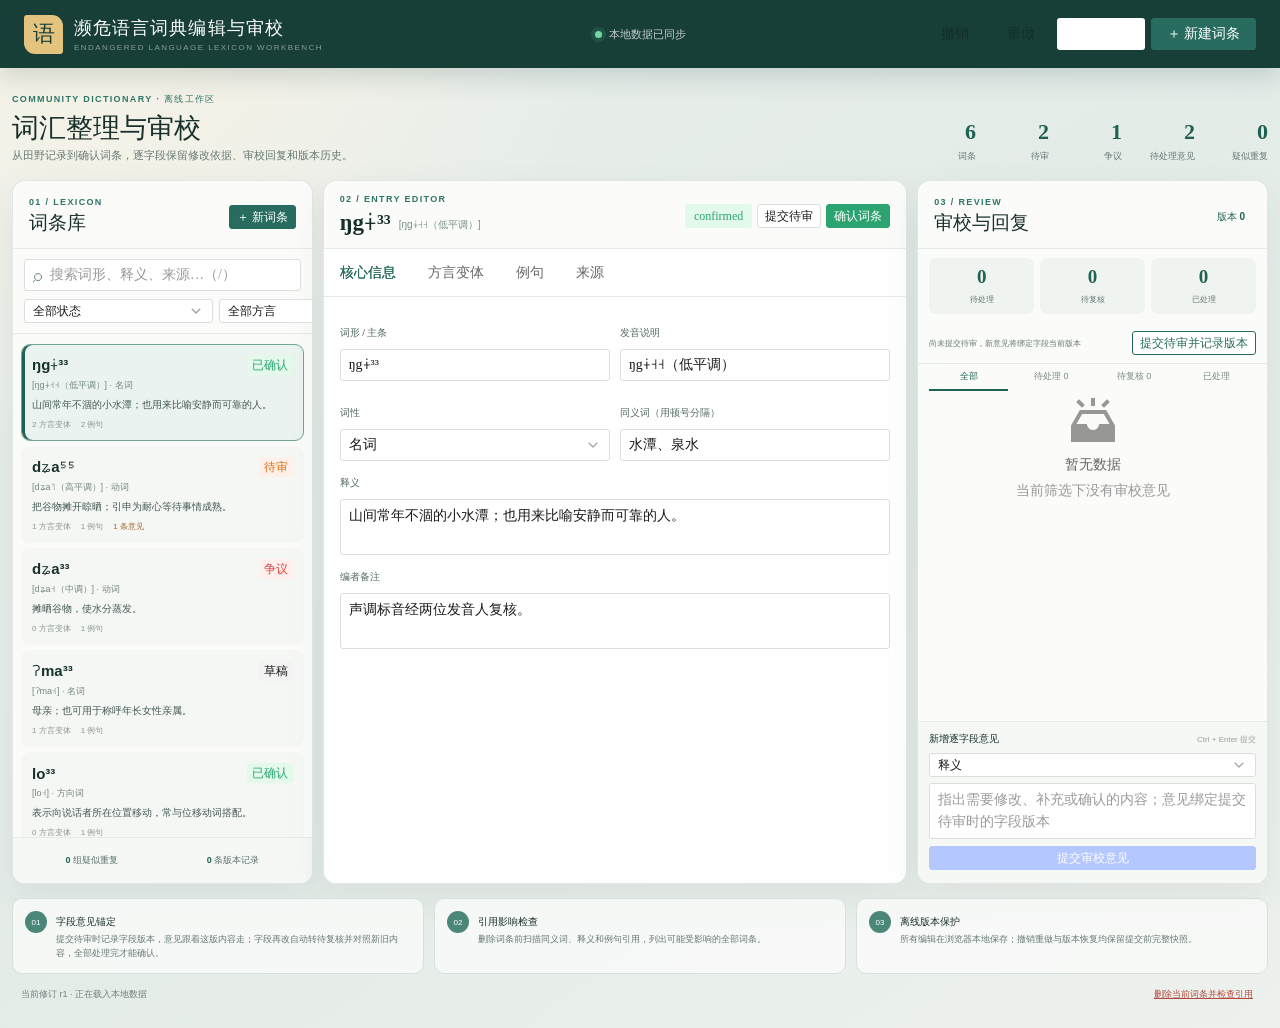
==== commit 1ff0f764: "fix: model B first-round result" ====
--- a/.output/public/index.html
+++ b/.output/public/index.html
@@ -2,7 +2,7 @@
 <meta name="viewport" content="width=device-width, initial-scale=1">
 <title>濒危语言词典编辑与审校工具</title>
 <style>:root{--td-screen-xs:320px;--td-screen-sm:768px;--td-screen-md:992px;--td-screen-lg:1200px;--td-screen-xl:1400px;--td-screen-xxl:1880px}@-moz-document url-prefix(){.narrow-scrollbar{scrollbar-color:var(--td-scrollbar-color) transparent;scrollbar-width:thin}}.narrow-scrollbar::-webkit-scrollbar{height:8px;width:8px}.narrow-scrollbar::-webkit-scrollbar-thumb{background-clip:content-box;background-color:var(--td-scrollbar-color);border:2px solid transparent;border-radius:15px}.narrow-scrollbar::-webkit-scrollbar-thumb:horizontal:hover,.narrow-scrollbar::-webkit-scrollbar-thumb:vertical:hover{background-color:var(--td-scrollbar-hover-color)}.t-fake-arrow path{stroke:currentcolor;transition:d .2s}.t-fake-arrow--active path{d:path("M3.75 10.2002L7.99274 5.7998L12.2361 10.0425")}.t-fake-arrow.t-fake-arrow--transform path{transform-origin:center;transition:transform .2s}.t-fake-arrow.t-fake-arrow--transform.t-fake-arrow--active path{transform:scaleY(-1)}.t-slide-down-enter-active,.t-slide-down-leave-active{transition:height .2s cubic-bezier(.38,0,.24,1),max-height .2s cubic-bezier(.38,0,.24,1)}:root,:root[theme-mode=light]{--td-brand-color-1:#f2f3ff;--td-brand-color-2:#d9e1ff;--td-brand-color-3:#b5c7ff;--td-brand-color-4:#8eabff;--td-brand-color-5:#618dff;--td-brand-color-6:#366ef4;--td-brand-color-7:#0052d9;--td-brand-color-8:#003cab;--td-brand-color-9:#002a7c;--td-brand-color-10:#001a57;--td-warning-color-1:#fff1e9;--td-warning-color-2:#ffd9c2;--td-warning-color-3:#ffb98c;--td-warning-color-4:#fa9550;--td-warning-color-5:#e37318;--td-warning-color-6:#be5a00;--td-warning-color-7:#954500;--td-warning-color-8:#713300;--td-warning-color-9:#532300;--td-warning-color-10:#3b1700;--td-error-color-1:#fff0ed;--td-error-color-2:#ffd8d2;--td-error-color-3:#ffb9b0;--td-error-color-4:#ff9285;--td-error-color-5:#f6685d;--td-error-color-6:#d54941;--td-error-color-7:#ad352f;--td-error-color-8:#881f1c;--td-error-color-9:#68070a;--td-error-color-10:#490002;--td-success-color-1:#e3f9e9;--td-success-color-2:#c6f3d7;--td-success-color-3:#92dab2;--td-success-color-4:#56c08d;--td-success-color-5:#2ba471;--td-success-color-6:#008858;--td-success-color-7:#006c45;--td-success-color-8:#005334;--td-success-color-9:#003b23;--td-success-color-10:#002515;--td-gray-color-1:#f3f3f3;--td-gray-color-2:#eee;--td-gray-color-3:#e8e8e8;--td-gray-color-4:#ddd;--td-gray-color-5:#c6c6c6;--td-gray-color-6:#a6a6a6;--td-gray-color-7:#8b8b8b;--td-gray-color-8:#777;--td-gray-color-9:#5e5e5e;--td-gray-color-10:#4b4b4b;--td-gray-color-11:#393939;--td-gray-color-12:#2c2c2c;--td-gray-color-13:#242424;--td-gray-color-14:#181818;--td-font-white-1:#fff;--td-font-white-2:hsla(0,0%,100%,.55);--td-font-white-3:hsla(0,0%,100%,.35);--td-font-white-4:hsla(0,0%,100%,.22);--td-font-gray-1:rgba(0,0,0,.9);--td-font-gray-2:rgba(0,0,0,.6);--td-font-gray-3:rgba(0,0,0,.4);--td-font-gray-4:rgba(0,0,0,.26);--td-brand-color:var(--td-brand-color-7);--td-warning-color:var(--td-warning-color-5);--td-error-color:var(--td-error-color-6);--td-success-color:var(--td-success-color-5);--td-brand-color-hover:var(--td-brand-color-6);--td-brand-color-focus:var(--td-brand-color-2);--td-brand-color-active:var(--td-brand-color-8);--td-brand-color-disabled:var(--td-brand-color-3);--td-brand-color-light:var(--td-brand-color-1);--td-brand-color-light-hover:var(--td-brand-color-2);--td-warning-color-hover:var(--td-warning-color-4);--td-warning-color-focus:var(--td-warning-color-2);--td-warning-color-active:var(--td-warning-color-6);--td-warning-color-disabled:var(--td-warning-color-3);--td-warning-color-light:var(--td-warning-color-1);--td-warning-color-light-hover:var(--td-warning-color-2);--td-error-color-hover:var(--td-error-color-5);--td-error-color-focus:var(--td-error-color-2);--td-error-color-active:var(--td-error-color-7);--td-error-color-disabled:var(--td-error-color-3);--td-error-color-light:var(--td-error-color-1);--td-error-color-light-hover:var(--td-error-color-2);--td-success-color-hover:var(--td-success-color-4);--td-success-color-focus:var(--td-success-color-2);--td-success-color-active:var(--td-success-color-6);--td-success-color-disabled:var(--td-success-color-3);--td-success-color-light:var(--td-success-color-1);--td-success-color-light-hover:var(--td-success-color-2);--td-mask-active:rgba(0,0,0,.6);--td-mask-disabled:hsla(0,0%,100%,.6);--td-mask-background:hsla(0,0%,100%,.96);--td-mask-gradient:hsla(0,0%,100%,0);--td-bg-color-page:var(--td-gray-color-2);--td-bg-color-container:#fff;--td-bg-color-container-hover:var(--td-gray-color-1);--td-bg-color-container-active:var(--td-gray-color-3);--td-bg-color-container-select:#fff;--td-bg-color-secondarycontainer:var(--td-gray-color-1);--td-bg-color-secondarycontainer-hover:var(--td-gray-color-2);--td-bg-color-secondarycontainer-active:var(--td-gray-color-4);--td-bg-color-component:var(--td-gray-color-3);--td-bg-color-component-hover:var(--td-gray-color-4);--td-bg-color-component-active:var(--td-gray-color-6);--td-bg-color-secondarycomponent:var(--td-gray-color-4);--td-bg-color-secondarycomponent-hover:var(--td-gray-color-5);--td-bg-color-secondarycomponent-active:var(--td-gray-color-6);--td-bg-color-component-disabled:var(--td-gray-color-2);--td-bg-color-specialcomponent:#fff;--td-text-color-primary:var(--td-font-gray-1);--td-text-color-secondary:var(--td-font-gray-2);--td-text-color-placeholder:var(--td-font-gray-3);--td-text-color-disabled:var(--td-font-gray-4);--td-text-color-anti:#fff;--td-text-color-brand:var(--td-brand-color-7);--td-text-color-link:var(--td-brand-color-8);--td-text-color-watermark:rgba(0,0,0,.1);--td-border-level-1-color:var(--td-gray-color-3);--td-component-stroke:var(--td-gray-color-3);--td-border-level-2-color:var(--td-gray-color-4);--td-component-border:var(--td-gray-color-4);--td-shadow-1:0 1px 10px rgba(0,0,0,.05),0 4px 5px rgba(0,0,0,.08),0 2px 4px -1px rgba(0,0,0,.12);--td-shadow-2:0 3px 14px 2px rgba(0,0,0,.05),0 8px 10px 1px rgba(0,0,0,.06),0 5px 5px -3px rgba(0,0,0,.1);--td-shadow-3:0 6px 30px 5px rgba(0,0,0,.05),0 16px 24px 2px rgba(0,0,0,.04),0 8px 10px -5px rgba(0,0,0,.08);--td-shadow-inset-top:inset 0 .5px 0 #dcdcdc;--td-shadow-inset-right:inset .5px 0 0 #dcdcdc;--td-shadow-inset-bottom:inset 0 -.5px 0 #dcdcdc;--td-shadow-inset-left:inset -.5px 0 0 #dcdcdc;--td-table-shadow-color:rgba(0,0,0,.08);--td-scrollbar-color:rgba(0,0,0,.1);--td-scrollbar-hover-color:rgba(0,0,0,.3);--td-scroll-track-color:#fff}:root.dark,:root[theme-mode=dark]{--td-brand-color-1:#1b2f51;--td-brand-color-2:#173463;--td-brand-color-3:#143975;--td-brand-color-4:#103d88;--td-brand-color-5:#0d429a;--td-brand-color-6:#054bbe;--td-brand-color-7:#2667d4;--td-brand-color-8:#4582e6;--td-brand-color-9:#699ef5;--td-brand-color-10:#96bbf8;--td-warning-color-1:#4f2a1d;--td-warning-color-2:#582f21;--td-warning-color-3:#733c23;--td-warning-color-4:#a75d2b;--td-warning-color-5:#cf6e2d;--td-warning-color-6:#dc7633;--td-warning-color-7:#e8935c;--td-warning-color-8:#ecbf91;--td-warning-color-9:#eed7bf;--td-warning-color-10:#f3e9dc;--td-error-color-1:#472324;--td-error-color-2:#5e2a2d;--td-error-color-3:#703439;--td-error-color-4:#83383e;--td-error-color-5:#a03f46;--td-error-color-6:#c64751;--td-error-color-7:#de6670;--td-error-color-8:#ec888e;--td-error-color-9:#edb1b6;--td-error-color-10:#eeced0;--td-success-color-1:#193a2a;--td-success-color-2:#1a4230;--td-success-color-3:#17533d;--td-success-color-4:#0d7a55;--td-success-color-5:#059465;--td-success-color-6:#43af8a;--td-success-color-7:#46bf96;--td-success-color-8:#80d2b6;--td-success-color-9:#b4e1d3;--td-success-color-10:#deede8;--td-gray-color-1:#f3f3f3;--td-gray-color-2:#eee;--td-gray-color-3:#e8e8e8;--td-gray-color-4:#ddd;--td-gray-color-5:#c6c6c6;--td-gray-color-6:#a6a6a6;--td-gray-color-7:#8b8b8b;--td-gray-color-8:#777;--td-gray-color-9:#5e5e5e;--td-gray-color-10:#4b4b4b;--td-gray-color-11:#393939;--td-gray-color-12:#2c2c2c;--td-gray-color-13:#242424;--td-gray-color-14:#181818;--td-font-white-1:hsla(0,0%,100%,.9);--td-font-white-2:hsla(0,0%,100%,.55);--td-font-white-3:hsla(0,0%,100%,.35);--td-font-white-4:hsla(0,0%,100%,.22);--td-font-gray-1:rgba(0,0,0,.9);--td-font-gray-2:rgba(0,0,0,.6);--td-font-gray-3:rgba(0,0,0,.4);--td-font-gray-4:rgba(0,0,0,.26);--td-brand-color:var(--td-brand-color-8);--td-warning-color:var(--td-warning-color-5);--td-error-color:var(--td-error-color-6);--td-success-color:var(--td-success-color-5);--td-brand-color-hover:var(--td-brand-color-7);--td-brand-color-focus:var(--td-brand-color-2);--td-brand-color-active:var(--td-brand-color-9);--td-brand-color-disabled:var(--td-brand-color-3);--td-brand-color-light:var(--td-brand-color-1);--td-brand-color-light-hover:var(--td-brand-color-2);--td-warning-color-hover:var(--td-warning-color-4);--td-warning-color-focus:var(--td-warning-color-2);--td-warning-color-active:var(--td-warning-color-6);--td-warning-color-disabled:var(--td-warning-color-3);--td-warning-color-light:var(--td-warning-color-1);--td-warning-color-light-hover:var(--td-warning-color-2);--td-error-color-hover:var(--td-error-color-5);--td-error-color-focus:var(--td-error-color-2);--td-error-color-active:var(--td-error-color-7);--td-error-color-disabled:var(--td-error-color-3);--td-error-color-light:var(--td-error-color-1);--td-error-color-light-hover:var(--td-error-color-2);--td-success-color-hover:var(--td-success-color-4);--td-success-color-focus:var(--td-success-color-2);--td-success-color-active:var(--td-success-color-6);--td-success-color-disabled:var(--td-success-color-3);--td-success-color-light:var(--td-success-color-1);--td-success-color-light-hover:var(--td-success-color-2);--td-mask-active:rgba(0,0,0,.4);--td-mask-disabled:rgba(0,0,0,.6);--td-mask-background:rgba(36,36,36,.96);--td-mask-gradient:rgba(36,36,36,0);--td-bg-color-page:var(--td-gray-color-14);--td-bg-color-container:var(--td-gray-color-13);--td-bg-color-container-hover:var(--td-gray-color-12);--td-bg-color-container-active:var(--td-gray-color-10);--td-bg-color-container-select:var(--td-gray-color-9);--td-bg-color-secondarycontainer:var(--td-gray-color-12);--td-bg-color-secondarycontainer-hover:var(--td-gray-color-11);--td-bg-color-secondarycontainer-active:var(--td-gray-color-9);--td-bg-color-component:var(--td-gray-color-11);--td-bg-color-component-hover:var(--td-gray-color-10);--td-bg-color-component-active:var(--td-gray-color-9);--td-bg-color-secondarycomponent:var(--td-gray-color-10);--td-bg-color-secondarycomponent-hover:var(--td-gray-color-9);--td-bg-color-secondarycomponent-active:var(--td-gray-color-8);--td-bg-color-component-disabled:var(--td-gray-color-12);--td-bg-color-specialcomponent:transparent;--td-text-color-primary:var(--td-font-white-1);--td-text-color-secondary:var(--td-font-white-2);--td-text-color-placeholder:var(--td-font-white-3);--td-text-color-disabled:var(--td-font-white-4);--td-text-color-anti:#fff;--td-text-color-brand:var(--td-brand-color-8);--td-text-color-link:var(--td-brand-color-8);--td-text-color-watermark:hsla(0,0%,100%,.1);--td-border-level-1-color:var(--td-gray-color-11);--td-component-stroke:var(--td-gray-color-11);--td-border-level-2-color:var(--td-gray-color-9);--td-component-border:var(--td-gray-color-9);--td-shadow-1:0 4px 6px rgba(0,0,0,.06),0 1px 10px rgba(0,0,0,.08),0 2px 4px rgba(0,0,0,.12);--td-shadow-2:0 8px 10px rgba(0,0,0,.12),0 3px 14px rgba(0,0,0,.1),0 5px 5px rgba(0,0,0,.16);--td-shadow-3:0 16px 24px rgba(0,0,0,.14),0 6px 30px rgba(0,0,0,.12),0 8px 10px rgba(0,0,0,.2);--td-shadow-inset-top:inset 0 .5px 0 #5e5e5e;--td-shadow-inset-right:inset .5px 0 0 #5e5e5e;--td-shadow-inset-bottom:inset 0 -.5px 0 #5e5e5e;--td-shadow-inset-left:inset -.5px 0 0 #5e5e5e;--td-table-shadow-color:rgba(0,0,0,.55);--td-scrollbar-color:hsla(0,0%,100%,.1);--td-scrollbar-hover-color:hsla(0,0%,100%,.3);--td-scroll-track-color:#333}:root{--td-radius-small:2px;--td-radius-default:3px;--td-radius-medium:6px;--td-radius-large:9px;--td-radius-extraLarge:12px;--td-radius-round:999px;--td-radius-circle:50%;--td-font-family:PingFang SC,Microsoft YaHei,Arial Regular;--td-font-family-medium:PingFang SC,Microsoft YaHei,Arial Medium;--td-font-size-link-small:12px;--td-font-size-link-medium:14px;--td-font-size-link-large:16px;--td-font-size-mark-small:12px;--td-font-size-mark-medium:14px;--td-font-size-body-small:12px;--td-font-size-body-medium:14px;--td-font-size-body-large:16px;--td-font-size-title-small:14px;--td-font-size-title-medium:16px;--td-font-size-title-large:18px;--td-font-size-title-extraLarge:20px;--td-font-size-headline-small:24px;--td-font-size-headline-medium:28px;--td-font-size-headline-large:36px;--td-font-size-display-medium:48px;--td-font-size-display-large:64px;--td-line-height-link-small:20px;--td-line-height-link-medium:22px;--td-line-height-link-large:24px;--td-line-height-mark-small:20px;--td-line-height-mark-medium:22px;--td-line-height-body-small:20px;--td-line-height-body-medium:22px;--td-line-height-body-large:24px;--td-line-height-title-small:22px;--td-line-height-title-medium:24px;--td-line-height-title-large:26px;--td-line-height-title-extraLarge:28px;--td-line-height-headline-small:32px;--td-line-height-headline-medium:36px;--td-line-height-headline-large:44px;--td-line-height-display-medium:56px;--td-line-height-display-large:72px;--td-font-link-small:var(--td-font-size-link-small) /var(--td-line-height-link-small) var(--td-font-family);--td-font-link-medium:var(--td-font-size-link-medium) /var(--td-line-height-link-medium) var(--td-font-family);--td-font-link-large:var(--td-font-size-link-large) /var(--td-line-height-link-large) var(--td-font-family);--td-font-mark-small:600 var(--td-font-size-mark-small) /var(--td-line-height-mark-small) var(--td-font-family);--td-font-mark-medium:600 var(--td-font-size-mark-medium) /var(--td-line-height-mark-medium) var(--td-font-family);--td-font-body-small:var(--td-font-size-body-small) /var(--td-line-height-body-small) var(--td-font-family);--td-font-body-medium:var(--td-font-size-body-medium) /var(--td-line-height-body-medium) var(--td-font-family);--td-font-body-large:var(--td-font-size-body-large) /var(--td-line-height-body-large) var(--td-font-family);--td-font-title-small:600 var(--td-font-size-title-small) /var(--td-line-height-title-small) var(--td-font-family);--td-font-title-medium:600 var(--td-font-size-title-medium) /var(--td-line-height-title-medium) var(--td-font-family);--td-font-title-large:600 var(--td-font-size-title-large) /var(--td-line-height-title-large) var(--td-font-family);--td-font-title-extraLarge:600 var(--td-font-size-title-extraLarge) /var(--td-line-height-title-extraLarge) var(--td-font-family);--td-font-headline-small:600 var(--td-font-size-headline-small) /var(--td-line-height-headline-small) var(--td-font-family);--td-font-headline-medium:600 var(--td-font-size-headline-medium) /var(--td-line-height-headline-medium) var(--td-font-family);--td-font-headline-large:600 var(--td-font-size-headline-large) /var(--td-line-height-headline-large) var(--td-font-family);--td-font-display-medium:600 var(--td-font-size-display-medium) /var(--td-line-height-display-medium) var(--td-font-family);--td-font-display-large:600 var(--td-font-size-display-large) /var(--td-line-height-display-large) var(--td-font-family);--td-size-1:2px;--td-size-2:4px;--td-size-3:6px;--td-size-4:8px;--td-size-5:12px;--td-size-6:16px;--td-size-7:20px;--td-size-8:24px;--td-size-9:28px;--td-size-10:32px;--td-size-11:36px;--td-size-12:40px;--td-size-13:48px;--td-size-14:56px;--td-size-15:64px;--td-size-16:72px;--td-comp-size-xxxs:var(--td-size-6);--td-comp-size-xxs:var(--td-size-7);--td-comp-size-xs:var(--td-size-8);--td-comp-size-s:var(--td-size-9);--td-comp-size-m:var(--td-size-10);--td-comp-size-l:var(--td-size-11);--td-comp-size-xl:var(--td-size-12);--td-comp-size-xxl:var(--td-size-13);--td-comp-size-xxxl:var(--td-size-14);--td-comp-size-xxxxl:var(--td-size-15);--td-comp-size-xxxxxl:var(--td-size-16);--td-pop-padding-s:var(--td-size-2);--td-pop-padding-m:var(--td-size-3);--td-pop-padding-l:var(--td-size-4);--td-pop-padding-xl:var(--td-size-5);--td-pop-padding-xxl:var(--td-size-6);--td-comp-paddingLR-xxs:var(--td-size-1);--td-comp-paddingLR-xs:var(--td-size-2);--td-comp-paddingLR-s:var(--td-size-4);--td-comp-paddingLR-m:var(--td-size-5);--td-comp-paddingLR-l:var(--td-size-6);--td-comp-paddingLR-xl:var(--td-size-8);--td-comp-paddingLR-xxl:var(--td-size-10);--td-comp-paddingTB-xxs:var(--td-size-1);--td-comp-paddingTB-xs:var(--td-size-2);--td-comp-paddingTB-s:var(--td-size-4);--td-comp-paddingTB-m:var(--td-size-5);--td-comp-paddingTB-l:var(--td-size-6);--td-comp-paddingTB-xl:var(--td-size-8);--td-comp-paddingTB-xxl:var(--td-size-10);--td-comp-margin-xxs:var(--td-size-1);--td-comp-margin-xs:var(--td-size-2);--td-comp-margin-s:var(--td-size-4);--td-comp-margin-m:var(--td-size-5);--td-comp-margin-l:var(--td-size-6);--td-comp-margin-xl:var(--td-size-7);--td-comp-margin-xxl:var(--td-size-8);--td-comp-margin-xxxl:var(--td-size-10);--td-comp-margin-xxxxl:var(--td-size-12)}</style>
-<style>:root{--td-brand-color:#276c5e;--td-brand-color-hover:#1f5a4e;--td-brand-color-active:#17483e;--ink:#18302b;--muted:#667973;--line:#d7e0dc;--paper:#fbfcfa;--forest:#1f6254;--ochre:#b4773f;--danger:#b14a3d;background:#e8efeb;color:var(--ink);font-family:Noto Sans SC,PingFang SC,Microsoft YaHei,sans-serif;font-synthesis:none}*{box-sizing:border-box}#__nuxt,body,html{margin:0;min-height:100%}body{background:radial-gradient(circle at 8% 0,#f8f3e7 0,transparent 31%),linear-gradient(145deg,#e9efeb,#e4ece8 50%,#edf1ed);min-height:100vh;min-width:1200px}button,input,textarea{font:inherit}.app-shell{min-height:100vh;padding-bottom:26px}.topbar{align-items:center;background:#173f38;box-shadow:0 8px 26px #14342d2b;color:#fff;display:grid;grid-template-columns:1fr auto 1fr;height:68px;padding:0 24px}.audit-line,.bottom-bar,.brand,.comment-card header,.comment-filter,.compare-row,.delete-target,.dialog-actions,.diff-line,.editor-actions,.editor-head,.entry-card-meta,.entry-card-top,.field-name,.filter-row,.keyboard-card,.lexeme-line,.merge-head,.merge-layers,.merge-toolbar,.method-card,.new-comment-title,.offline-status,.pair-navigation,.panel-head,.project-bar,.project-stats,.reply,.reply-box,.review-summary,.section-title,.sidebar-footer,.target-picker label,.top-actions,.version-line{align-items:center;display:flex}.brand{gap:11px}.brand-seal{background:#e3c37e;border-radius:3px 11px;color:#173f38;display:grid;font-size:22px;font-weight:800;height:39px;place-items:center;width:39px}.brand h1,.brand-seal{font-family:Songti SC,serif}.brand h1{font-size:18px;letter-spacing:.06em;margin:0}.brand p{color:#ffffff7a;font-size:8px;letter-spacing:.18em;margin:3px 0 0}.offline-status{color:#ffffffbf;font-size:11px;gap:7px;justify-self:center}.online-dot{background:#75d7a4;border-radius:50%;box-shadow:0 0 0 4px #75d7a41f;height:7px;width:7px}.top-actions{gap:6px;justify-content:flex-end}.topbar .t-button--variant-text{color:#fff}.topbar .t-button--variant-outline{border-color:#ffffff52;color:#fff}.project-bar{align-items:flex-end;justify-content:space-between;padding:25px 24px 17px}.eyebrow{color:#2e7667;display:block;font-size:9px;font-weight:800;letter-spacing:.15em}.project-bar h2{font-family:Songti SC,serif;font-size:27px;margin:4px 0 2px}.project-bar p{color:var(--muted);font-size:11px;margin:0}.project-stats{gap:24px}.project-stats div{min-width:60px;text-align:right}.project-stats strong{color:var(--forest);display:block;font-family:Songti SC,serif;font-size:22px}.project-stats span{color:var(--muted);font-size:9px}.workspace{display:grid;gap:14px;grid-template-columns:minmax(290px,.78fr) minmax(480px,1.55fr) minmax(330px,.9fr);padding:0 18px}.panel{background:#fbfcfaf7;border:1px solid rgba(30,77,66,.12);border-radius:13px;box-shadow:0 14px 38px #203b3312;overflow:hidden}.workspace>.panel{display:flex;flex-direction:column;height:calc(100vh - 196px);min-height:650px}.panel-head{border-bottom:1px solid #e5ebe7;justify-content:space-between;padding:16px 16px 12px}.panel-head h2{font-family:Songti SC,serif;font-size:19px;margin:3px 0 0}.sidebar-tools{border-bottom:1px solid #e5ebe7;padding:10px 11px}.search-input{width:100%}.search-mark{color:#719087;font-size:18px}.filter-row{gap:6px;margin-top:8px}.filter-row .t-select{flex:1;min-width:0}.entry-list{flex:1;min-height:0;overflow-y:auto;padding:5px 8px 12px}.entry-card{background:#f5f7f4;border:1px solid transparent;border-radius:9px;color:inherit;cursor:pointer;display:block;margin:5px 0;padding:10px;text-align:left;transition:.15s ease;width:100%}.entry-card:hover{background:#f1f5f2;border-color:#d7e1dc}.entry-card.active{background:#eaf3ef;border-color:#72a497;box-shadow:inset 3px 0 0 var(--forest)}.entry-card-top{gap:8px;justify-content:space-between}.entry-card-top strong{font-size:15px;min-width:0;overflow:hidden;text-overflow:ellipsis;white-space:nowrap}.entry-card .t-tag{flex:0 0 auto}.pronunciation{color:#75877f;font-size:9px;margin-top:4px}.entry-card p{color:#435852;font-size:10px;margin:6px 0 0;overflow:hidden;text-overflow:ellipsis;white-space:nowrap}.entry-card-meta{color:#8a9792;font-size:8px;gap:10px;margin-top:7px}.comment-count{color:#a26931}.sidebar-footer{background:#f5f8f5;border-top:1px solid #e5ebe7;gap:8px;padding:10px 12px}.text-action{background:transparent;border:0;color:#5b716a;flex:1;font-size:9px;padding:6px 4px}.text-action span{color:var(--forest);font-weight:800}.entry-editor{min-width:0}.editor-head{border-bottom:1px solid #e5ebe7;gap:10px;justify-content:space-between;min-height:68px;padding:13px 16px 10px}.lexeme-line{gap:8px}.lexeme-line h2{font-family:Songti SC,serif;font-size:23px;margin:3px 0 0}.lexeme-line span{color:#789087;font-size:10px;margin-top:8px}.editor-actions{gap:5px}.entry-tabs{display:flex;flex:1;flex-direction:column;min-height:0}.entry-tabs>.t-tabs__nav-wrap{margin:0 14px}.entry-tabs .t-tabs__content{flex:1;min-height:0;padding:0}.entry-tabs .t-tab-panel{height:100%;padding:0}.editor-scroll{height:100%;overflow-y:auto;padding:14px 16px 20px}.field-grid{display:grid;gap:10px}.field-grid.two{grid-template-columns:1fr 1fr}.field-grid.three{grid-template-columns:1fr 1fr 1fr}.compact-grid{margin-top:10px}.field-block{color:#566c65;display:block;font-size:10px;font-weight:700;margin-top:11px}.field-block>span{display:block;margin-bottom:5px}.field-block .t-input,.field-block .t-select,.field-block .t-textarea{width:100%}.section-title{gap:12px;justify-content:space-between;margin-bottom:10px}.section-title h3{font-family:Songti SC,serif;font-size:16px;margin:0}.section-title p{color:var(--muted);font-size:9px;margin:3px 0 0}.subcard{background:#f7f9f7;border:1px solid #dce4e0;border-radius:9px;margin:9px 0;padding:11px;position:relative}.remove-button{background:transparent;border:0;color:#93a09b;font-size:19px;position:absolute;right:7px;top:6px;z-index:2}.card-index{color:var(--forest);font-size:9px;font-weight:800;letter-spacing:.1em}.review-head{align-items:center}.version-link{background:transparent;border:0;color:var(--forest);font-size:10px;font-weight:700}.review-summary{gap:6px;padding:9px 11px}.review-summary div{background:#f0f4f1;border-radius:7px;flex:1;padding:8px 5px;text-align:center}.review-summary strong{color:var(--forest);display:block;font-family:Songti SC,serif;font-size:19px}.review-summary span{color:var(--muted);font-size:8px}.comment-filter{gap:4px;padding:0 11px 7px}.comment-filter button{background:transparent;border:0;border-bottom:2px solid transparent;color:#788a84;flex:1;font-size:9px;padding:6px}.comment-filter button.active{border-color:var(--forest);color:var(--forest);font-weight:800}.comment-list{flex:1;min-height:0;overflow-y:auto;padding:0 10px 8px}.comment-card{background:#fbf9f4;border:1px solid #dde5e1;border-left:3px solid #d79a57;border-radius:8px;margin:7px 0;padding:10px}.comment-card.resolved{background:#f5faf7;border-left-color:#74aa8d}.comment-card.stale{background:#fdf6f4;border-left-color:var(--danger)}.baseline-line{background:#eef4f1;border-bottom:1px solid #e5ebe7;color:#5b716a;font-size:9px;padding:7px 12px}.baseline-line.no-baseline{background:#faf3e8;color:#9a7b53}.anchor-box{border:1px solid #e2e8e4;border-radius:7px;margin-top:6px;overflow:hidden}.anchor-version{align-items:center;background:#f0f4f1;color:#6c8078;display:flex;flex-wrap:wrap;font-size:8px;gap:6px;padding:5px 8px}.anchor-version.drifted{background:#f7e8e3;color:#97503f}.anchor-tag{background:#6d9488;border-radius:4px;color:#fff;font-size:8px;padding:1px 6px}.anchor-tag.drift{background:var(--danger)}.anchor-version small{color:inherit;opacity:.8}.anchor-text{color:#435852;font-size:9px;line-height:1.5;padding:6px 8px;word-break:break-word}.anchor-text.original{background:#f7faf8}.anchor-compare{border-top:1px dashed #e0c8bf}.anchor-compare-head{align-items:center;background:#fbeee9;display:flex;gap:6px;justify-content:space-between;padding:4px 8px}.anchor-compare-head small{color:#a0705f;font-size:7px}.anchor-text.current{background:#fff}.anchor-origin{background:#faf3e8;border-top:1px solid #f0e4d2;color:#9a7b53;font-size:8px;padding:4px 8px}.anchor-history{font-size:8px;margin-top:5px}.anchor-history summary{color:#719087;cursor:pointer}.history-item{background:#f4f7f5;border-left:2px solid #c9d8d2;border-radius:0 5px 5px 0;margin-top:4px;padding:5px 6px}.history-item time{color:#8a9893;font-size:7px}.history-item p{color:#4f635c;font-size:8px;margin:2px 0}.history-item small{color:#98a59f}.reply.decision{background:#e7f1ea;border:1px solid #cfe2d6}.decision-row{align-items:center;display:flex;gap:6px;margin-top:8px}.decision-hint{color:#a0705f;flex:1;font-size:8px}.anchor-hint{color:var(--muted);font-size:8px;line-height:1.4;margin:0 0 6px}.confirm-guard{background:#faf0e4;border-bottom:1px solid #f0e2cf;color:#8a5a3c;font-size:9px;padding:8px 16px}.confirm-guard strong{color:var(--danger);font-size:11px}.confirm-guard.ok{background:#eef6f1;border-bottom-color:#dcebe2;color:#3f7a63}.comment-card header{color:var(--muted);font-size:8px;gap:6px}.comment-card header span{flex:1}.comment-card p{font-size:10px;line-height:1.55;margin:8px 0}.reply{align-items:flex-start;background:#edf3ef;border-radius:6px;flex-direction:column;font-size:9px;gap:2px;margin-top:6px;padding:7px}.reply time{color:#95a19c;font-size:7px}.reply-box{align-items:flex-end;gap:5px;margin-top:8px}.reply-box .t-textarea{flex:1}.resolve-button{background:transparent;border:0;color:#39705f;font-size:8px;margin-top:7px}.new-comment{background:#f5f8f5;border-top:1px solid #e5ebe7;padding:10px 11px 13px}.new-comment-title{font-size:10px;justify-content:space-between;margin-bottom:7px}.new-comment-title span{color:#959f9b;font-size:8px}.new-comment .t-select{margin-bottom:6px;width:100%}.new-comment .t-textarea{margin-bottom:7px}.bottom-bar{display:grid;gap:10px;grid-template-columns:repeat(3,1fr) minmax(300px,.9fr);padding:14px 18px 0}.keyboard-card,.method-card{background:#f9fbf9d9;border:1px solid #d6e0dc;border-radius:10px;min-height:76px;padding:12px}.method-card{align-items:flex-start;gap:9px}.method-index{background:#4b8778;border-radius:50%;color:#fff;display:grid;flex:0 0 auto;font-size:8px;height:22px;place-items:center;width:22px}.method-card strong{font-size:10px}.method-card p{color:var(--muted);font-size:9px;line-height:1.5;margin:4px 0 0}.keyboard-card{color:#5f736c;display:grid;font-size:9px;gap:6px 8px;grid-template-columns:auto 1fr auto 1fr}kbd{background:#f0f3f1;border:solid #cbd6d1;border-radius:5px;border-width:1px 1px 2px;font-family:ui-monospace,monospace;font-size:8px;padding:3px 6px}.footer-bar{align-items:center;color:#71817b;display:flex;font-size:9px;justify-content:space-between;padding:13px 21px 0}.delete-link{background:transparent;border:0;color:var(--danger);font-size:9px;text-decoration:underline}.merge-content{padding-bottom:4px}.merge-toolbar{color:var(--muted);font-size:10px;gap:10px}.pair-navigation{gap:6px;margin-right:auto}.pair-navigation>span{color:#8c9894}.score-pill{background:#3e7d6d;border-radius:10px;color:#fff;font-weight:800;padding:4px 8px}.merge-head{gap:8px;margin:12px 0}.target-picker{border:1px solid #d6e0dc;border-radius:7px;flex:1;padding:9px}.target-picker label{font-size:10px;gap:7px}.compare-table{border:1px solid #dbe3df;border-radius:9px;overflow:hidden}.compare-row{background:#dbe3df;display:grid;gap:1px;grid-template-columns:100px 1fr 1fr 170px}.compare-row>*{background:#fff;font-size:10px;line-height:1.5;padding:9px}.compare-row.header>*{background:#eef3f0;color:#657971;font-size:9px;font-weight:700}.compare-row.conflict .field-name small{color:var(--danger)}.compare-row.conflict .compare-value{background:#fff8f6}.field-name{align-items:flex-start;flex-direction:column}.field-name small{color:#688078;font-size:8px;margin-top:3px}.compare-value{word-break:break-word}.merge-layers{display:grid;gap:7px;grid-template-columns:repeat(4,1fr);margin-top:11px}.merge-layers div{background:#f0f4f1;border-radius:7px;display:flex;flex-direction:column;padding:9px}.merge-layers strong{font-size:9px}.merge-layers span{color:var(--forest);font-family:Songti SC,serif;font-size:15px;margin:4px 0 2px}.merge-layers small{color:var(--muted);font-size:8px}.merge-warning{background:#fbf0de;border-radius:7px;color:#77552d;display:flex;flex-direction:column;font-size:9px;gap:3px;margin-top:11px;padding:10px}.dialog-actions{gap:7px;justify-content:flex-end;margin-top:15px}.delete-check{display:flex;flex-direction:column;gap:11px}.delete-target{align-items:flex-start;background:#f5f7f5;border-radius:8px;flex-direction:column;gap:3px;padding:11px}.delete-target span{color:var(--muted);font-size:9px}.delete-target strong{font-family:Songti SC,serif;font-size:20px}.delete-target p{font-size:10px;margin:0}.impact-list{max-height:240px;overflow-y:auto}.impact-list article{border:1px solid #e0e6e3;border-radius:7px;display:flex;flex-direction:column;gap:3px;margin:6px 0;padding:9px}.impact-list small,.impact-list span{color:var(--muted);font-size:9px}.version-drawer{padding:2px 2px 20px}.version-intro{background:#eef4f1;border-radius:9px;padding:12px}.version-intro>strong{color:var(--forest);font-family:Songti SC,serif;font-size:26px}.version-intro>span{font-size:10px;margin-left:5px}.version-intro p{color:var(--muted);font-size:9px;margin:5px 0 0}.version-list{margin-top:12px}.version-item{background:#fafbf9;border:1px solid #dce4e0;border-radius:8px;margin:8px 0;padding:11px 12px 11px 20px;position:relative}.version-line{color:#7a8b85;font-size:8px;gap:8px}.version-dot{background:#4b8878;border-radius:50%;height:7px;width:7px}.version-item>strong{display:block;font-size:11px;margin-top:6px}.version-item>p{color:var(--muted);font-size:9px;margin:3px 0 7px}.diff-line{color:#6b7f78;font-size:8px;gap:8px;margin-bottom:7px}.audit-section{margin-top:17px}.audit-section h3{font-family:Songti SC,serif;font-size:15px}.audit-line{align-items:flex-start;border-bottom:1px solid #e6ece9;gap:8px;padding:8px 0}.audit-line time{color:#8a9893;flex:0 0 112px;font-size:8px}.audit-line div{display:flex;flex-direction:column;gap:2px}.audit-line strong{font-size:9px}.audit-line span{color:var(--muted);font-size:8px}@media(max-width:1320px){.workspace{gap:10px;grid-template-columns:minmax(270px,.72fr) minmax(430px,1.4fr) minmax(300px,.84fr);padding:0 12px}.bottom-bar,.project-bar{padding-left:12px;padding-right:12px}.project-stats{gap:13px}.bottom-bar{grid-template-columns:repeat(3,1fr)}.keyboard-card{display:none}}</style>
+<style>:root{--td-brand-color:#276c5e;--td-brand-color-hover:#1f5a4e;--td-brand-color-active:#17483e;--ink:#18302b;--muted:#667973;--line:#d7e0dc;--paper:#fbfcfa;--forest:#1f6254;--ochre:#b4773f;--danger:#b14a3d;background:#e8efeb;color:var(--ink);font-family:Noto Sans SC,PingFang SC,Microsoft YaHei,sans-serif;font-synthesis:none}*{box-sizing:border-box}#__nuxt,body,html{margin:0;min-height:100%}body{background:radial-gradient(circle at 8% 0,#f8f3e7 0,transparent 31%),linear-gradient(145deg,#e9efeb,#e4ece8 50%,#edf1ed);min-height:100vh;min-width:1200px}button,input,textarea{font:inherit}.app-shell{min-height:100vh;padding-bottom:26px}.topbar{align-items:center;background:#173f38;box-shadow:0 8px 26px #14342d2b;color:#fff;display:grid;grid-template-columns:1fr auto 1fr;height:68px;padding:0 24px}.audit-line,.bottom-bar,.brand,.comment-card header,.comment-filter,.compare-row,.delete-target,.dialog-actions,.diff-line,.editor-actions,.editor-head,.entry-card-meta,.entry-card-top,.field-name,.filter-row,.keyboard-card,.lexeme-line,.merge-head,.merge-layers,.merge-toolbar,.method-card,.new-comment-title,.offline-status,.pair-navigation,.panel-head,.project-bar,.project-stats,.reply,.reply-box,.review-summary,.section-title,.sidebar-footer,.target-picker label,.top-actions,.version-line{align-items:center;display:flex}.brand{gap:11px}.brand-seal{background:#e3c37e;border-radius:3px 11px;color:#173f38;display:grid;font-size:22px;font-weight:800;height:39px;place-items:center;width:39px}.brand h1,.brand-seal{font-family:Songti SC,serif}.brand h1{font-size:18px;letter-spacing:.06em;margin:0}.brand p{color:#ffffff7a;font-size:8px;letter-spacing:.18em;margin:3px 0 0}.offline-status{color:#ffffffbf;font-size:11px;gap:7px;justify-self:center}.online-dot{background:#75d7a4;border-radius:50%;box-shadow:0 0 0 4px #75d7a41f;height:7px;width:7px}.top-actions{gap:6px;justify-content:flex-end}.topbar .t-button--variant-text{color:#fff}.topbar .t-button--variant-outline{border-color:#ffffff52;color:#fff}.project-bar{align-items:flex-end;justify-content:space-between;padding:25px 24px 17px}.eyebrow{color:#2e7667;display:block;font-size:9px;font-weight:800;letter-spacing:.15em}.project-bar h2{font-family:Songti SC,serif;font-size:27px;margin:4px 0 2px}.project-bar p{color:var(--muted);font-size:11px;margin:0}.project-stats{gap:24px}.project-stats div{min-width:60px;text-align:right}.project-stats strong{color:var(--forest);display:block;font-family:Songti SC,serif;font-size:22px}.project-stats span{color:var(--muted);font-size:9px}.workspace{display:grid;gap:14px;grid-template-columns:minmax(290px,.78fr) minmax(480px,1.55fr) minmax(330px,.9fr);padding:0 18px}.panel{background:#fbfcfaf7;border:1px solid rgba(30,77,66,.12);border-radius:13px;box-shadow:0 14px 38px #203b3312;overflow:hidden}.workspace>.panel{display:flex;flex-direction:column;height:calc(100vh - 196px);min-height:650px}.panel-head{border-bottom:1px solid #e5ebe7;justify-content:space-between;padding:16px 16px 12px}.panel-head h2{font-family:Songti SC,serif;font-size:19px;margin:3px 0 0}.sidebar-tools{border-bottom:1px solid #e5ebe7;padding:10px 11px}.search-input{width:100%}.search-mark{color:#719087;font-size:18px}.filter-row{gap:6px;margin-top:8px}.filter-row .t-select{flex:1;min-width:0}.entry-list{flex:1;min-height:0;overflow-y:auto;padding:5px 8px 12px}.entry-card{background:#f5f7f4;border:1px solid transparent;border-radius:9px;color:inherit;cursor:pointer;display:block;margin:5px 0;padding:10px;text-align:left;transition:.15s ease;width:100%}.entry-card:hover{background:#f1f5f2;border-color:#d7e1dc}.entry-card.active{background:#eaf3ef;border-color:#72a497;box-shadow:inset 3px 0 0 var(--forest)}.entry-card-top{gap:8px;justify-content:space-between}.entry-card-top strong{font-size:15px;min-width:0;overflow:hidden;text-overflow:ellipsis;white-space:nowrap}.entry-card .t-tag{flex:0 0 auto}.pronunciation{color:#75877f;font-size:9px;margin-top:4px}.entry-card p{color:#435852;font-size:10px;margin:6px 0 0;overflow:hidden;text-overflow:ellipsis;white-space:nowrap}.entry-card-meta{color:#8a9792;font-size:8px;gap:10px;margin-top:7px}.comment-count{color:#a26931}.sidebar-footer{background:#f5f8f5;border-top:1px solid #e5ebe7;gap:8px;padding:10px 12px}.text-action{background:transparent;border:0;color:#5b716a;flex:1;font-size:9px;padding:6px 4px}.text-action span{color:var(--forest);font-weight:800}.entry-editor{min-width:0}.editor-head{border-bottom:1px solid #e5ebe7;gap:10px;justify-content:space-between;min-height:68px;padding:13px 16px 10px}.lexeme-line{gap:8px}.lexeme-line h2{font-family:Songti SC,serif;font-size:23px;margin:3px 0 0}.lexeme-line span{color:#789087;font-size:10px;margin-top:8px}.editor-actions{gap:5px}.entry-tabs{display:flex;flex:1;flex-direction:column;min-height:0}.entry-tabs>.t-tabs__nav-wrap{margin:0 14px}.entry-tabs .t-tabs__content{flex:1;min-height:0;padding:0}.entry-tabs .t-tab-panel{height:100%;padding:0}.editor-scroll{height:100%;overflow-y:auto;padding:14px 16px 20px}.field-grid{display:grid;gap:10px}.field-grid.two{grid-template-columns:1fr 1fr}.field-grid.three{grid-template-columns:1fr 1fr 1fr}.compact-grid{margin-top:10px}.field-block{color:#566c65;display:block;font-size:10px;font-weight:700;margin-top:11px}.field-block>span{display:block;margin-bottom:5px}.field-block .t-input,.field-block .t-select,.field-block .t-textarea{width:100%}.section-title{gap:12px;justify-content:space-between;margin-bottom:10px}.section-title h3{font-family:Songti SC,serif;font-size:16px;margin:0}.section-title p{color:var(--muted);font-size:9px;margin:3px 0 0}.subcard{background:#f7f9f7;border:1px solid #dce4e0;border-radius:9px;margin:9px 0;padding:11px;position:relative}.remove-button{background:transparent;border:0;color:#93a09b;font-size:19px;position:absolute;right:7px;top:6px;z-index:2}.card-index{color:var(--forest);font-size:9px;font-weight:800;letter-spacing:.1em}.review-head{align-items:center}.version-link{background:transparent;border:0;color:var(--forest);font-size:10px;font-weight:700}.review-summary{gap:6px;padding:9px 11px}.review-summary div{background:#f0f4f1;border-radius:7px;flex:1;padding:8px 5px;text-align:center}.review-summary strong{color:var(--forest);display:block;font-family:Songti SC,serif;font-size:19px}.review-summary span{color:var(--muted);font-size:8px}.comment-filter{gap:4px;padding:0 11px 7px}.comment-filter button{background:transparent;border:0;border-bottom:2px solid transparent;color:#788a84;flex:1;font-size:9px;padding:6px}.comment-filter button.active{border-color:var(--forest);color:var(--forest);font-weight:800}.comment-list{flex:1;min-height:0;overflow-y:auto;padding:0 10px 8px}.comment-card{background:#fbf9f4;border:1px solid #dde5e1;border-left:3px solid #d79a57;border-radius:8px;margin:7px 0;padding:10px}.comment-card.resolved{background:#f5faf7;border-left-color:#74aa8d}.comment-card header{color:var(--muted);font-size:8px;gap:6px}.comment-card header span{flex:1}.comment-card p{font-size:10px;line-height:1.55;margin:8px 0}.reply{align-items:flex-start;background:#edf3ef;border-radius:6px;flex-direction:column;font-size:9px;gap:2px;margin-top:6px;padding:7px}.reply time{color:#95a19c;font-size:7px}.reply-box{align-items:flex-end;gap:5px;margin-top:8px}.reply-box .t-textarea{flex:1}.resolve-button{background:transparent;border:0;color:#39705f;font-size:8px;margin-top:7px}.new-comment{background:#f5f8f5;border-top:1px solid #e5ebe7;padding:10px 11px 13px}.new-comment-title{font-size:10px;justify-content:space-between;margin-bottom:7px}.new-comment-title span{color:#959f9b;font-size:8px}.new-comment .t-select{margin-bottom:6px;width:100%}.new-comment .t-textarea{margin-bottom:7px}.bottom-bar{display:grid;gap:10px;grid-template-columns:repeat(3,1fr) minmax(300px,.9fr);padding:14px 18px 0}.keyboard-card,.method-card{background:#f9fbf9d9;border:1px solid #d6e0dc;border-radius:10px;min-height:76px;padding:12px}.method-card{align-items:flex-start;gap:9px}.method-index{background:#4b8778;border-radius:50%;color:#fff;display:grid;flex:0 0 auto;font-size:8px;height:22px;place-items:center;width:22px}.method-card strong{font-size:10px}.method-card p{color:var(--muted);font-size:9px;line-height:1.5;margin:4px 0 0}.keyboard-card{color:#5f736c;display:grid;font-size:9px;gap:6px 8px;grid-template-columns:auto 1fr auto 1fr}kbd{background:#f0f3f1;border:solid #cbd6d1;border-radius:5px;border-width:1px 1px 2px;font-family:ui-monospace,monospace;font-size:8px;padding:3px 6px}.footer-bar{align-items:center;color:#71817b;display:flex;font-size:9px;justify-content:space-between;padding:13px 21px 0}.delete-link{background:transparent;border:0;color:var(--danger);font-size:9px;text-decoration:underline}.merge-content{padding-bottom:4px}.merge-toolbar{color:var(--muted);font-size:10px;gap:10px}.pair-navigation{gap:6px;margin-right:auto}.pair-navigation>span{color:#8c9894}.score-pill{background:#3e7d6d;border-radius:10px;color:#fff;font-weight:800;padding:4px 8px}.merge-head{gap:8px;margin:12px 0}.target-picker{border:1px solid #d6e0dc;border-radius:7px;flex:1;padding:9px}.target-picker label{font-size:10px;gap:7px}.compare-table{border:1px solid #dbe3df;border-radius:9px;overflow:hidden}.compare-row{background:#dbe3df;display:grid;gap:1px;grid-template-columns:100px 1fr 1fr 170px}.compare-row>*{background:#fff;font-size:10px;line-height:1.5;padding:9px}.compare-row.header>*{background:#eef3f0;color:#657971;font-size:9px;font-weight:700}.compare-row.conflict .field-name small{color:var(--danger)}.compare-row.conflict .compare-value{background:#fff8f6}.field-name{align-items:flex-start;flex-direction:column}.field-name small{color:#688078;font-size:8px;margin-top:3px}.compare-value{word-break:break-word}.merge-layers{display:grid;gap:7px;grid-template-columns:repeat(4,1fr);margin-top:11px}.merge-layers div{background:#f0f4f1;border-radius:7px;display:flex;flex-direction:column;padding:9px}.merge-layers strong{font-size:9px}.merge-layers span{color:var(--forest);font-family:Songti SC,serif;font-size:15px;margin:4px 0 2px}.merge-layers small{color:var(--muted);font-size:8px}.merge-warning{background:#fbf0de;border-radius:7px;color:#77552d;display:flex;flex-direction:column;font-size:9px;gap:3px;margin-top:11px;padding:10px}.dialog-actions{gap:7px;justify-content:flex-end;margin-top:15px}.delete-check{display:flex;flex-direction:column;gap:11px}.delete-target{align-items:flex-start;background:#f5f7f5;border-radius:8px;flex-direction:column;gap:3px;padding:11px}.delete-target span{color:var(--muted);font-size:9px}.delete-target strong{font-family:Songti SC,serif;font-size:20px}.delete-target p{font-size:10px;margin:0}.impact-list{max-height:240px;overflow-y:auto}.impact-list article{border:1px solid #e0e6e3;border-radius:7px;display:flex;flex-direction:column;gap:3px;margin:6px 0;padding:9px}.impact-list small,.impact-list span{color:var(--muted);font-size:9px}.version-drawer{padding:2px 2px 20px}.version-intro{background:#eef4f1;border-radius:9px;padding:12px}.version-intro>strong{color:var(--forest);font-family:Songti SC,serif;font-size:26px}.version-intro>span{font-size:10px;margin-left:5px}.version-intro p{color:var(--muted);font-size:9px;margin:5px 0 0}.version-list{margin-top:12px}.version-item{background:#fafbf9;border:1px solid #dce4e0;border-radius:8px;margin:8px 0;padding:11px 12px 11px 20px;position:relative}.version-line{color:#7a8b85;font-size:8px;gap:8px}.version-dot{background:#4b8878;border-radius:50%;height:7px;width:7px}.version-item>strong{display:block;font-size:11px;margin-top:6px}.version-item>p{color:var(--muted);font-size:9px;margin:3px 0 7px}.diff-line{color:#6b7f78;font-size:8px;gap:8px;margin-bottom:7px}.audit-section{margin-top:17px}.audit-section h3{font-family:Songti SC,serif;font-size:15px}.audit-line{align-items:flex-start;border-bottom:1px solid #e6ece9;gap:8px;padding:8px 0}.audit-line time{color:#8a9893;flex:0 0 112px;font-size:8px}.audit-line div{display:flex;flex-direction:column;gap:2px}.audit-line strong{font-size:9px}.audit-line span{color:var(--muted);font-size:8px}.confirm-hint{background:#fdf6ea;border:1px solid #ecd5b6;border-radius:8px;color:#8a5a2b;font-size:9px;line-height:1.5;margin:0 16px 9px;padding:8px 11px}.field-flag{background:#cf8a45;border-radius:8px;color:#fff;font-size:8px;font-style:normal;font-weight:700;margin-left:7px;padding:1px 6px;vertical-align:middle}.submit-review{align-items:center;border-bottom:1px solid #e5ebe7;color:var(--muted);display:flex;font-size:8px;gap:8px;justify-content:space-between;padding:8px 11px}.submit-review.on{background:#fbf5ea;color:#8a6a35}.comment-card.recheck{background:#fdf6f4;border-left-color:var(--danger)}.origin-line{color:#8a6a35;font-size:8px;margin:4px 0}.anchor-diff{border:1px solid #ecd5b6;border-radius:7px;margin-top:6px;overflow:hidden}.anchor-version{padding:7px 9px}.anchor-version.old{background:#f7f2ea}.anchor-version.current{background:#eef5f0}.anchor-version strong{color:var(--muted);display:block;font-size:8px;margin-bottom:4px}.anchor-version pre{color:#3d4f48;font-family:inherit;font-size:9px;line-height:1.55;margin:0;white-space:pre-wrap;word-break:break-word}.anchor-arrow{background:#f6e4de;color:var(--danger);font-size:8px;font-weight:700;padding:4px 9px}.anchor-history{font-size:8px;margin-top:6px}.anchor-history summary{color:var(--forest);cursor:pointer}.anchor-history .anchor-version{border:1px solid #e7ded0;border-radius:6px;margin-top:5px}.verdict-line{background:#edf3ef;border-radius:6px;color:#4a675d;font-size:8px;margin-top:7px;padding:5px 8px}.verdict-actions{align-items:center;display:flex;flex-wrap:wrap;gap:6px;margin-top:8px}.reopen-button{background:transparent;border:0;color:var(--muted);cursor:pointer;font-size:8px;margin-left:auto;text-decoration:underline}@media(max-width:1320px){.workspace{gap:10px;grid-template-columns:minmax(270px,.72fr) minmax(430px,1.4fr) minmax(300px,.84fr);padding:0 12px}.bottom-bar,.project-bar{padding-left:12px;padding-right:12px}.project-stats{gap:13px}.bottom-bar{grid-template-columns:repeat(3,1fr)}.keyboard-card{display:none}}</style>
 <style>@keyframes t-fade-in{0%{opacity:0}to{opacity:1}}@keyframes t-fade-out{0%{opacity:1}to{opacity:0}}@keyframes t-spin{0%{transform:rotate(0)}to{transform:rotate(1turn)}}.t-icon-loading{animation:t-spin 1s linear infinite}@keyframes t-zoom-out{0%{transform:scale(.2)}to{transform:scale(1)}}.t-loading{box-sizing:border-box;color:var(--td-text-color-primary);color:var(--td-brand-color);font:var(--td-font-body-medium);font-size:var(--td-comp-size-l);list-style:none;margin:0;padding:0;position:relative}.t-loading--lock{overflow:hidden}.t-loading.t-size-s{font-size:var(--td-comp-size-xxxs)}.t-loading.t-size-l{font-size:var(--td-comp-size-xxxl)}.t-loading__parent--relative{position:relative!important}.t-loading__fullscreen{height:100%;left:0;position:fixed;top:0;width:100%;z-index:3500}.t-loading--center{align-items:center;display:inline-flex;justify-content:center;vertical-align:middle}.t-loading__content{left:48%;position:absolute;top:20%}.t-loading--inherit-color{color:inherit}.t-loading__parent{position:relative}.t-loading__overlay{background-color:var(--td-mask-disabled)}.t-loading--full{height:100%;left:0;position:absolute;top:0;width:100%;z-index:3500}.t-loading--hidden{visibility:hidden}.t-loading--visible{visibility:visible}.t-loading__text{display:inline-block;font:var(--td-font-body-medium);margin-left:var(--td-comp-margin-xs);vertical-align:middle;width:auto}.t-loading__gradient{align-items:center;display:inline-flex;justify-content:center;vertical-align:middle}.t-loading__gradient-conic{background:conic-gradient(from 90deg at 50% 50%,#fff 0deg,currentcolor 1turn);border-radius:var(--td-radius-circle);height:100%;-webkit-mask:radial-gradient(transparent calc(50% - .5px),#fff 50%);mask:radial-gradient(transparent calc(50% - .5px),#fff 50%);width:100%}</style>
 <style>.t-button{align-items:center;background-color:transparent;border:1px solid transparent;border-radius:var(--td-radius-default);box-sizing:border-box;color:var(--td-text-color-primary);cursor:pointer;display:inline-flex;font:var(--td-font-body-medium);font-size:var(--td-font-body-medium);justify-content:center;list-style:none;outline:none;overflow:hidden;padding:0;position:relative;text-decoration:none;touch-action:manipulation;transition:all .2s linear;vertical-align:middle;white-space:nowrap}.t-button .t-button__text,.t-button .t-icon{display:inline-flex;position:relative;z-index:1}.t-button .t-icon,.t-button .t-loading{font-size:var(--td-font-size-body-large)}.t-button .t-loading+.t-button__text:not(:empty),.t-button svg+.t-button__text:not(:empty){margin-left:8px}.t-button .t-button__suffix:not(:empty){display:inline-flex;margin-left:8px}.t-button--variant-base{background-color:var(--td-bg-color-component);border-color:var(--td-bg-color-component);color:var(--td-text-color-anti);color:var(--td-text-color-primary);font:var(--td-font-body-medium);height:var(--td-comp-size-m);padding-left:calc(var(--td-comp-paddingLR-l) - 1px);padding-right:calc(var(--td-comp-paddingLR-l) - 1px)}.t-button--variant-base .t-icon,.t-button--variant-base .t-loading{font-size:var(--td-font-size-body-large)}.t-button--variant-base:focus-visible,.t-button--variant-base:hover{background-color:var(--td-bg-color-component-hover)}.t-button--variant-base.t-is-disabled,.t-button--variant-base.t-is-loading{background-color:var(--td-bg-color-component-disabled)}.t-button--variant-base:focus-visible,.t-button--variant-base:hover{border-color:var(--td-bg-color-component-hover)}.t-button--variant-base.t-is-disabled,.t-button--variant-base.t-is-loading{border-color:var(--td-bg-color-component-disabled)}.t-button--variant-base:focus-visible,.t-button--variant-base:hover{color:var(--td-text-color-primary)}.t-button--variant-base.t-is-disabled,.t-button--variant-base.t-is-loading{color:var(--td-text-color-disabled)}.t-button--variant-base.t-button--theme-primary{background-color:var(--td-brand-color);border-color:var(--td-brand-color);color:var(--td-text-color-anti)}.t-button--variant-base.t-button--theme-primary:focus-visible,.t-button--variant-base.t-button--theme-primary:hover{background-color:var(--td-brand-color-hover)}.t-button--variant-base.t-button--theme-primary.t-is-disabled,.t-button--variant-base.t-button--theme-primary.t-is-loading{background-color:var(--td-brand-color-disabled)}.t-button--variant-base.t-button--theme-primary:focus-visible,.t-button--variant-base.t-button--theme-primary:hover{border-color:var(--td-brand-color-hover)}.t-button--variant-base.t-button--theme-primary.t-is-disabled,.t-button--variant-base.t-button--theme-primary.t-is-loading{border-color:var(--td-brand-color-disabled)}.t-button--variant-base.t-button--theme-success{background-color:var(--td-success-color);border-color:var(--td-success-color);color:var(--td-text-color-anti)}.t-button--variant-base.t-button--theme-success:focus-visible,.t-button--variant-base.t-button--theme-success:hover{background-color:var(--td-success-color-hover)}.t-button--variant-base.t-button--theme-success.t-is-disabled,.t-button--variant-base.t-button--theme-success.t-is-loading{background-color:var(--td-success-color-disabled)}.t-button--variant-base.t-button--theme-success:focus-visible,.t-button--variant-base.t-button--theme-success:hover{border-color:var(--td-success-color-hover)}.t-button--variant-base.t-button--theme-success.t-is-disabled,.t-button--variant-base.t-button--theme-success.t-is-loading{border-color:var(--td-success-color-disabled)}.t-button--variant-base.t-button--theme-warning{background-color:var(--td-warning-color);border-color:var(--td-warning-color);color:var(--td-text-color-anti)}.t-button--variant-base.t-button--theme-warning:focus-visible,.t-button--variant-base.t-button--theme-warning:hover{background-color:var(--td-warning-color-hover)}.t-button--variant-base.t-button--theme-warning.t-is-disabled,.t-button--variant-base.t-button--theme-warning.t-is-loading{background-color:var(--td-warning-color-disabled)}.t-button--variant-base.t-button--theme-warning:focus-visible,.t-button--variant-base.t-button--theme-warning:hover{border-color:var(--td-warning-color-hover)}.t-button--variant-base.t-button--theme-warning.t-is-disabled,.t-button--variant-base.t-button--theme-warning.t-is-loading{border-color:var(--td-warning-color-disabled)}.t-button--variant-base.t-button--theme-danger{background-color:var(--td-error-color);border-color:var(--td-error-color);color:var(--td-text-color-anti)}.t-button--variant-base.t-button--theme-danger:focus-visible,.t-button--variant-base.t-button--theme-danger:hover{background-color:var(--td-error-color-hover)}.t-button--variant-base.t-button--theme-danger.t-is-disabled,.t-button--variant-base.t-button--theme-danger.t-is-loading{background-color:var(--td-error-color-disabled)}.t-button--variant-base.t-button--theme-danger:focus-visible,.t-button--variant-base.t-button--theme-danger:hover{border-color:var(--td-error-color-hover)}.t-button--variant-base.t-button--theme-danger.t-is-disabled,.t-button--variant-base.t-button--theme-danger.t-is-loading{border-color:var(--td-error-color-disabled)}.t-button--variant-base.t-button--ghost{background-color:transparent;border-color:var(--td-text-color-anti);color:var(--td-text-color-anti)}.t-button--variant-base.t-button--ghost:focus-visible,.t-button--variant-base.t-button--ghost:hover{background-color:transparent}.t-button--variant-base.t-button--ghost.t-is-loading,.t-button--variant-base.t-button--ghost:active{background-color:transparent}.t-button--variant-base.t-button--ghost.t-is-disabled{background-color:#ffffff38}.t-button--variant-base.t-button--ghost:focus-visible,.t-button--variant-base.t-button--ghost:hover{color:var(--td-brand-color-hover)}.t-button--variant-base.t-button--ghost:active{color:var(--td-brand-color-active)}.t-button--variant-base.t-button--ghost.t-is-loading{color:var(--td-text-color-anti)}.t-button--variant-base.t-button--ghost.t-is-disabled{color:#ffffff38}.t-button--variant-base.t-button--ghost:focus-visible,.t-button--variant-base.t-button--ghost:hover{border-color:var(--td-brand-color-hover)}.t-button--variant-base.t-button--ghost:active{border-color:var(--td-brand-color-active)}.t-button--variant-base.t-button--ghost.t-is-loading{border-color:var(--td-text-color-anti)}.t-button--variant-base.t-button--ghost.t-is-disabled{background-color:transparent;border-color:#ffffff38}.t-button--variant-base.t-button--ghost.t-button--theme-primary{border-color:var(--td-brand-color);color:var(--td-brand-color)}.t-button--variant-base.t-button--ghost.t-button--theme-primary:focus-visible,.t-button--variant-base.t-button--ghost.t-button--theme-primary:hover{color:var(--td-brand-color-hover)}.t-button--variant-base.t-button--ghost.t-button--theme-primary:active{color:var(--td-brand-color-active)}.t-button--variant-base.t-button--ghost.t-button--theme-primary.t-is-loading{color:var(--td-brand-color)}.t-button--variant-base.t-button--ghost.t-button--theme-primary.t-is-disabled{color:#ffffff38}.t-button--variant-base.t-button--ghost.t-button--theme-primary:focus-visible,.t-button--variant-base.t-button--ghost.t-button--theme-primary:hover{border-color:var(--td-brand-color-hover)}.t-button--variant-base.t-button--ghost.t-button--theme-primary:active{border-color:var(--td-brand-color-active)}.t-button--variant-base.t-button--ghost.t-button--theme-primary.t-is-loading{border-color:var(--td-brand-color)}.t-button--variant-base.t-button--ghost.t-button--theme-primary.t-is-disabled{background-color:transparent;border-color:#ffffff38}.t-button--variant-base.t-button--ghost.t-button--theme-success{border-color:var(--td-success-color);color:var(--td-success-color)}.t-button--variant-base.t-button--ghost.t-button--theme-success:focus-visible,.t-button--variant-base.t-button--ghost.t-button--theme-success:hover{color:var(--td-success-color-hover)}.t-button--variant-base.t-button--ghost.t-button--theme-success:active{color:var(--td-success-color-active)}.t-button--variant-base.t-button--ghost.t-button--theme-success.t-is-loading{color:var(--td-success-color)}.t-button--variant-base.t-button--ghost.t-button--theme-success.t-is-disabled{color:#ffffff38}.t-button--variant-base.t-button--ghost.t-button--theme-success:focus-visible,.t-button--variant-base.t-button--ghost.t-button--theme-success:hover{border-color:var(--td-success-color-hover)}.t-button--variant-base.t-button--ghost.t-button--theme-success:active{border-color:var(--td-success-color-active)}.t-button--variant-base.t-button--ghost.t-button--theme-success.t-is-loading{border-color:var(--td-success-color)}.t-button--variant-base.t-button--ghost.t-button--theme-success.t-is-disabled{background-color:transparent;border-color:#ffffff38}.t-button--variant-base.t-button--ghost.t-button--theme-warning{border-color:var(--td-warning-color);color:var(--td-warning-color)}.t-button--variant-base.t-button--ghost.t-button--theme-warning:focus-visible,.t-button--variant-base.t-button--ghost.t-button--theme-warning:hover{color:var(--td-warning-color-hover)}.t-button--variant-base.t-button--ghost.t-button--theme-warning:active{color:var(--td-warning-color-active)}.t-button--variant-base.t-button--ghost.t-button--theme-warning.t-is-loading{color:var(--td-warning-color)}.t-button--variant-base.t-button--ghost.t-button--theme-warning.t-is-disabled{color:#ffffff38}.t-button--variant-base.t-button--ghost.t-button--theme-warning:focus-visible,.t-button--variant-base.t-button--ghost.t-button--theme-warning:hover{border-color:var(--td-warning-color-hover)}.t-button--variant-base.t-button--ghost.t-button--theme-warning:active{border-color:var(--td-warning-color-active)}.t-button--variant-base.t-button--ghost.t-button--theme-warning.t-is-loading{border-color:var(--td-warning-color)}.t-button--variant-base.t-button--ghost.t-button--theme-warning.t-is-disabled{background-color:transparent;border-color:#ffffff38}.t-button--variant-base.t-button--ghost.t-button--theme-danger{border-color:var(--td-error-color);color:var(--td-error-color)}.t-button--variant-base.t-button--ghost.t-button--theme-danger:focus-visible,.t-button--variant-base.t-button--ghost.t-button--theme-danger:hover{color:var(--td-error-color-hover)}.t-button--variant-base.t-button--ghost.t-button--theme-danger:active{color:var(--td-error-color-active)}.t-button--variant-base.t-button--ghost.t-button--theme-danger.t-is-loading{color:var(--td-error-color)}.t-button--variant-base.t-button--ghost.t-button--theme-danger.t-is-disabled{color:#ffffff38}.t-button--variant-base.t-button--ghost.t-button--theme-danger:focus-visible,.t-button--variant-base.t-button--ghost.t-button--theme-danger:hover{border-color:var(--td-error-color-hover)}.t-button--variant-base.t-button--ghost.t-button--theme-danger:active{border-color:var(--td-error-color-active)}.t-button--variant-base.t-button--ghost.t-button--theme-danger.t-is-loading{border-color:var(--td-error-color)}.t-button--variant-base.t-button--ghost.t-button--theme-danger.t-is-disabled{background-color:transparent;border-color:#ffffff38}.t-button--variant-base.t-is-loading:not(.t-button--variant-base.t-button--ghost).t-button--theme-default,.t-button--variant-outline{color:var(--td-text-color-primary)}.t-button--variant-outline{background-color:var(--td-bg-color-specialcomponent);border-color:var(--td-border-level-2-color);font:var(--td-font-body-medium);height:var(--td-comp-size-m);padding-left:calc(var(--td-comp-paddingLR-l) - 1px);padding-right:calc(var(--td-comp-paddingLR-l) - 1px)}.t-button--variant-outline .t-icon,.t-button--variant-outline .t-loading{font-size:var(--td-font-size-body-large)}.t-button--variant-outline:focus-visible,.t-button--variant-outline:hover{color:var(--td-brand-color-hover)}.t-button--variant-outline.t-is-disabled,.t-button--variant-outline.t-is-loading{color:var(--td-text-color-disabled)}.t-button--variant-outline:focus-visible,.t-button--variant-outline:hover{background-color:var(--td-bg-color-container-hover)}.t-button--variant-outline.t-is-disabled,.t-button--variant-outline.t-is-loading{background-color:var(--td-bg-color-component-disabled)}.t-button--variant-outline:focus-visible,.t-button--variant-outline:hover{border-color:var(--td-brand-color-hover)}.t-button--variant-outline.t-is-disabled,.t-button--variant-outline.t-is-loading{border-color:var(--td-border-level-2-color)}.t-button--variant-outline.t-button--theme-primary{border-color:var(--td-brand-color);color:var(--td-brand-color)}.t-button--variant-outline.t-button--theme-primary:focus-visible,.t-button--variant-outline.t-button--theme-primary:hover{color:var(--td-brand-color-hover)}.t-button--variant-outline.t-button--theme-primary.t-is-disabled,.t-button--variant-outline.t-button--theme-primary.t-is-loading{color:var(--td-brand-color-disabled)}.t-button--variant-outline.t-button--theme-primary:focus-visible,.t-button--variant-outline.t-button--theme-primary:hover{border-color:var(--td-brand-color-hover)}.t-button--variant-outline.t-button--theme-primary.t-is-disabled,.t-button--variant-outline.t-button--theme-primary.t-is-loading{border-color:var(--td-brand-color-disabled)}.t-button--variant-outline.t-button--theme-success{border-color:var(--td-success-color);color:var(--td-success-color)}.t-button--variant-outline.t-button--theme-success:focus-visible,.t-button--variant-outline.t-button--theme-success:hover{color:var(--td-success-color-hover)}.t-button--variant-outline.t-button--theme-success.t-is-disabled,.t-button--variant-outline.t-button--theme-success.t-is-loading{color:var(--td-success-color-disabled)}.t-button--variant-outline.t-button--theme-success:focus-visible,.t-button--variant-outline.t-button--theme-success:hover{border-color:var(--td-success-color-hover)}.t-button--variant-outline.t-button--theme-success.t-is-disabled,.t-button--variant-outline.t-button--theme-success.t-is-loading{border-color:var(--td-success-color-disabled)}.t-button--variant-outline.t-button--theme-warning{border-color:var(--td-warning-color);color:var(--td-warning-color)}.t-button--variant-outline.t-button--theme-warning:focus-visible,.t-button--variant-outline.t-button--theme-warning:hover{color:var(--td-warning-color-hover)}.t-button--variant-outline.t-button--theme-warning.t-is-disabled,.t-button--variant-outline.t-button--theme-warning.t-is-loading{color:var(--td-warning-color-disabled)}.t-button--variant-outline.t-button--theme-warning:focus-visible,.t-button--variant-outline.t-button--theme-warning:hover{border-color:var(--td-warning-color-hover)}.t-button--variant-outline.t-button--theme-warning.t-is-disabled,.t-button--variant-outline.t-button--theme-warning.t-is-loading{border-color:var(--td-warning-color-disabled)}.t-button--variant-outline.t-button--theme-danger{border-color:var(--td-error-color);color:var(--td-error-color)}.t-button--variant-outline.t-button--theme-danger:focus-visible,.t-button--variant-outline.t-button--theme-danger:hover{color:var(--td-error-color-hover)}.t-button--variant-outline.t-button--theme-danger.t-is-disabled,.t-button--variant-outline.t-button--theme-danger.t-is-loading{color:var(--td-error-color-disabled)}.t-button--variant-outline.t-button--theme-danger:focus-visible,.t-button--variant-outline.t-button--theme-danger:hover{border-color:var(--td-error-color-hover)}.t-button--variant-outline.t-button--theme-danger.t-is-disabled,.t-button--variant-outline.t-button--theme-danger.t-is-loading{border-color:var(--td-error-color-disabled)}.t-button--variant-outline.t-button--ghost{background-color:transparent;border-color:var(--td-text-color-anti);color:var(--td-text-color-anti)}.t-button--variant-outline.t-button--ghost:focus-visible,.t-button--variant-outline.t-button--ghost:hover{background-color:transparent}.t-button--variant-outline.t-button--ghost.t-is-loading,.t-button--variant-outline.t-button--ghost:active{background-color:transparent}.t-button--variant-outline.t-button--ghost.t-is-disabled{background-color:#ffffff38}.t-button--variant-outline.t-button--ghost:focus-visible,.t-button--variant-outline.t-button--ghost:hover{color:var(--td-brand-color-hover)}.t-button--variant-outline.t-button--ghost:active{color:var(--td-brand-color-active)}.t-button--variant-outline.t-button--ghost.t-is-loading{color:var(--td-text-color-anti)}.t-button--variant-outline.t-button--ghost.t-is-disabled{color:#ffffff38}.t-button--variant-outline.t-button--ghost:focus-visible,.t-button--variant-outline.t-button--ghost:hover{border-color:var(--td-brand-color-hover)}.t-button--variant-outline.t-button--ghost:active{border-color:var(--td-brand-color-active)}.t-button--variant-outline.t-button--ghost.t-is-loading{border-color:var(--td-text-color-anti)}.t-button--variant-outline.t-button--ghost.t-is-disabled{background-color:transparent;border-color:#ffffff38}.t-button--variant-outline.t-button--ghost.t-button--theme-primary{border-color:var(--td-brand-color);color:var(--td-brand-color)}.t-button--variant-outline.t-button--ghost.t-button--theme-primary:focus-visible,.t-button--variant-outline.t-button--ghost.t-button--theme-primary:hover{color:var(--td-brand-color-hover)}.t-button--variant-outline.t-button--ghost.t-button--theme-primary:active{color:var(--td-brand-color-active)}.t-button--variant-outline.t-button--ghost.t-button--theme-primary.t-is-loading{color:var(--td-brand-color)}.t-button--variant-outline.t-button--ghost.t-button--theme-primary.t-is-disabled{color:#ffffff38}.t-button--variant-outline.t-button--ghost.t-button--theme-primary:focus-visible,.t-button--variant-outline.t-button--ghost.t-button--theme-primary:hover{border-color:var(--td-brand-color-hover)}.t-button--variant-outline.t-button--ghost.t-button--theme-primary:active{border-color:var(--td-brand-color-active)}.t-button--variant-outline.t-button--ghost.t-button--theme-primary.t-is-loading{border-color:var(--td-brand-color)}.t-button--variant-outline.t-button--ghost.t-button--theme-primary.t-is-disabled{background-color:transparent;border-color:#ffffff38}.t-button--variant-outline.t-button--ghost.t-button--theme-success{border-color:var(--td-success-color);color:var(--td-success-color)}.t-button--variant-outline.t-button--ghost.t-button--theme-success:focus-visible,.t-button--variant-outline.t-button--ghost.t-button--theme-success:hover{color:var(--td-success-color-hover)}.t-button--variant-outline.t-button--ghost.t-button--theme-success:active{color:var(--td-success-color-active)}.t-button--variant-outline.t-button--ghost.t-button--theme-success.t-is-loading{color:var(--td-success-color)}.t-button--variant-outline.t-button--ghost.t-button--theme-success.t-is-disabled{color:#ffffff38}.t-button--variant-outline.t-button--ghost.t-button--theme-success:focus-visible,.t-button--variant-outline.t-button--ghost.t-button--theme-success:hover{border-color:var(--td-success-color-hover)}.t-button--variant-outline.t-button--ghost.t-button--theme-success:active{border-color:var(--td-success-color-active)}.t-button--variant-outline.t-button--ghost.t-button--theme-success.t-is-loading{border-color:var(--td-success-color)}.t-button--variant-outline.t-button--ghost.t-button--theme-success.t-is-disabled{background-color:transparent;border-color:#ffffff38}.t-button--variant-outline.t-button--ghost.t-button--theme-warning{border-color:var(--td-warning-color);color:var(--td-warning-color)}.t-button--variant-outline.t-button--ghost.t-button--theme-warning:focus-visible,.t-button--variant-outline.t-button--ghost.t-button--theme-warning:hover{color:var(--td-warning-color-hover)}.t-button--variant-outline.t-button--ghost.t-button--theme-warning:active{color:var(--td-warning-color-active)}.t-button--variant-outline.t-button--ghost.t-button--theme-warning.t-is-loading{color:var(--td-warning-color)}.t-button--variant-outline.t-button--ghost.t-button--theme-warning.t-is-disabled{color:#ffffff38}.t-button--variant-outline.t-button--ghost.t-button--theme-warning:focus-visible,.t-button--variant-outline.t-button--ghost.t-button--theme-warning:hover{border-color:var(--td-warning-color-hover)}.t-button--variant-outline.t-button--ghost.t-button--theme-warning:active{border-color:var(--td-warning-color-active)}.t-button--variant-outline.t-button--ghost.t-button--theme-warning.t-is-loading{border-color:var(--td-warning-color)}.t-button--variant-outline.t-button--ghost.t-button--theme-warning.t-is-disabled{background-color:transparent;border-color:#ffffff38}.t-button--variant-outline.t-button--ghost.t-button--theme-danger{border-color:var(--td-error-color);color:var(--td-error-color)}.t-button--variant-outline.t-button--ghost.t-button--theme-danger:focus-visible,.t-button--variant-outline.t-button--ghost.t-button--theme-danger:hover{color:var(--td-error-color-hover)}.t-button--variant-outline.t-button--ghost.t-button--theme-danger:active{color:var(--td-error-color-active)}.t-button--variant-outline.t-button--ghost.t-button--theme-danger.t-is-loading{color:var(--td-error-color)}.t-button--variant-outline.t-button--ghost.t-button--theme-danger.t-is-disabled{color:#ffffff38}.t-button--variant-outline.t-button--ghost.t-button--theme-danger:focus-visible,.t-button--variant-outline.t-button--ghost.t-button--theme-danger:hover{border-color:var(--td-error-color-hover)}.t-button--variant-outline.t-button--ghost.t-button--theme-danger:active{border-color:var(--td-error-color-active)}.t-button--variant-outline.t-button--ghost.t-button--theme-danger.t-is-loading{border-color:var(--td-error-color)}.t-button--variant-outline.t-button--ghost.t-button--theme-danger.t-is-disabled{background-color:transparent;border-color:#ffffff38}.t-button--variant-outline.t-is-loading:not(.t-button--variant-outline.t-button--ghost){color:var(--td-text-color-primary)}.t-button--variant-outline.t-is-loading:not(.t-button--variant-outline.t-button--ghost).t-button--theme-primary{background-color:transparent;color:var(--td-brand-color)}.t-button--variant-outline.t-is-loading:not(.t-button--variant-outline.t-button--ghost).t-button--theme-success{background-color:transparent;color:var(--td-success-color)}.t-button--variant-outline.t-is-loading:not(.t-button--variant-outline.t-button--ghost).t-button--theme-warning{background-color:transparent;color:var(--td-warning-color)}.t-button--variant-outline.t-is-loading:not(.t-button--variant-outline.t-button--ghost).t-button--theme-danger{background-color:transparent;color:var(--td-error-color)}.t-button--variant-dashed{background-color:var(--td-bg-color-specialcomponent);border-color:var(--td-border-level-2-color);border-style:dashed;color:var(--td-text-color-primary);font:var(--td-font-body-medium);height:var(--td-comp-size-m);padding-left:calc(var(--td-comp-paddingLR-l) - 1px);padding-right:calc(var(--td-comp-paddingLR-l) - 1px)}.t-button--variant-dashed .t-icon,.t-button--variant-dashed .t-loading{font-size:var(--td-font-size-body-large)}.t-button--variant-dashed:focus-visible,.t-button--variant-dashed:hover{color:var(--td-brand-color-hover)}.t-button--variant-dashed.t-is-disabled,.t-button--variant-dashed.t-is-loading{color:var(--td-text-color-disabled)}.t-button--variant-dashed:focus-visible,.t-button--variant-dashed:hover{background-color:var(--td-bg-color-container-hover)}.t-button--variant-dashed.t-is-disabled,.t-button--variant-dashed.t-is-loading{background-color:var(--td-bg-color-component-disabled)}.t-button--variant-dashed:focus-visible,.t-button--variant-dashed:hover{border-color:var(--td-brand-color-hover)}.t-button--variant-dashed.t-is-disabled,.t-button--variant-dashed.t-is-loading{border-color:var(--td-border-level-2-color)}.t-button--variant-dashed.t-button--theme-primary{border-color:var(--td-brand-color);color:var(--td-brand-color)}.t-button--variant-dashed.t-button--theme-primary:focus-visible,.t-button--variant-dashed.t-button--theme-primary:hover{color:var(--td-brand-color-hover)}.t-button--variant-dashed.t-button--theme-primary.t-is-disabled,.t-button--variant-dashed.t-button--theme-primary.t-is-loading{color:var(--td-brand-color-disabled)}.t-button--variant-dashed.t-button--theme-primary:focus-visible,.t-button--variant-dashed.t-button--theme-primary:hover{border-color:var(--td-brand-color-hover)}.t-button--variant-dashed.t-button--theme-primary.t-is-disabled,.t-button--variant-dashed.t-button--theme-primary.t-is-loading{border-color:var(--td-brand-color-disabled)}.t-button--variant-dashed.t-button--theme-success{border-color:var(--td-success-color);color:var(--td-success-color)}.t-button--variant-dashed.t-button--theme-success:focus-visible,.t-button--variant-dashed.t-button--theme-success:hover{color:var(--td-success-color-hover)}.t-button--variant-dashed.t-button--theme-success.t-is-disabled,.t-button--variant-dashed.t-button--theme-success.t-is-loading{color:var(--td-success-color-disabled)}.t-button--variant-dashed.t-button--theme-success:focus-visible,.t-button--variant-dashed.t-button--theme-success:hover{border-color:var(--td-success-color-hover)}.t-button--variant-dashed.t-button--theme-success.t-is-disabled,.t-button--variant-dashed.t-button--theme-success.t-is-loading{border-color:var(--td-success-color-disabled)}.t-button--variant-dashed.t-button--theme-warning{border-color:var(--td-warning-color);color:var(--td-warning-color)}.t-button--variant-dashed.t-button--theme-warning:focus-visible,.t-button--variant-dashed.t-button--theme-warning:hover{color:var(--td-warning-color-hover)}.t-button--variant-dashed.t-button--theme-warning.t-is-disabled,.t-button--variant-dashed.t-button--theme-warning.t-is-loading{color:var(--td-warning-color-disabled)}.t-button--variant-dashed.t-button--theme-warning:focus-visible,.t-button--variant-dashed.t-button--theme-warning:hover{border-color:var(--td-warning-color-hover)}.t-button--variant-dashed.t-button--theme-warning.t-is-disabled,.t-button--variant-dashed.t-button--theme-warning.t-is-loading{border-color:var(--td-warning-color-disabled)}.t-button--variant-dashed.t-button--theme-danger{border-color:var(--td-error-color);color:var(--td-error-color)}.t-button--variant-dashed.t-button--theme-danger:focus-visible,.t-button--variant-dashed.t-button--theme-danger:hover{color:var(--td-error-color-hover)}.t-button--variant-dashed.t-button--theme-danger.t-is-disabled,.t-button--variant-dashed.t-button--theme-danger.t-is-loading{color:var(--td-error-color-disabled)}.t-button--variant-dashed.t-button--theme-danger:focus-visible,.t-button--variant-dashed.t-button--theme-danger:hover{border-color:var(--td-error-color-hover)}.t-button--variant-dashed.t-button--theme-danger.t-is-disabled,.t-button--variant-dashed.t-button--theme-danger.t-is-loading{border-color:var(--td-error-color-disabled)}.t-button--variant-dashed.t-button--ghost{background-color:transparent;border-color:var(--td-text-color-anti);color:var(--td-text-color-anti)}.t-button--variant-dashed.t-button--ghost:focus-visible,.t-button--variant-dashed.t-button--ghost:hover{background-color:transparent}.t-button--variant-dashed.t-button--ghost.t-is-loading,.t-button--variant-dashed.t-button--ghost:active{background-color:transparent}.t-button--variant-dashed.t-button--ghost.t-is-disabled{background-color:#ffffff38}.t-button--variant-dashed.t-button--ghost:focus-visible,.t-button--variant-dashed.t-button--ghost:hover{color:var(--td-brand-color-hover)}.t-button--variant-dashed.t-button--ghost:active{color:var(--td-brand-color-active)}.t-button--variant-dashed.t-button--ghost.t-is-loading{color:var(--td-text-color-anti)}.t-button--variant-dashed.t-button--ghost.t-is-disabled{color:#ffffff38}.t-button--variant-dashed.t-button--ghost:focus-visible,.t-button--variant-dashed.t-button--ghost:hover{border-color:var(--td-brand-color-hover)}.t-button--variant-dashed.t-button--ghost:active{border-color:var(--td-brand-color-active)}.t-button--variant-dashed.t-button--ghost.t-is-loading{border-color:var(--td-text-color-anti)}.t-button--variant-dashed.t-button--ghost.t-is-disabled{background-color:transparent;border-color:#ffffff38}.t-button--variant-dashed.t-button--ghost.t-button--theme-primary{border-color:var(--td-brand-color);color:var(--td-brand-color)}.t-button--variant-dashed.t-button--ghost.t-button--theme-primary:focus-visible,.t-button--variant-dashed.t-button--ghost.t-button--theme-primary:hover{color:var(--td-brand-color-hover)}.t-button--variant-dashed.t-button--ghost.t-button--theme-primary:active{color:var(--td-brand-color-active)}.t-button--variant-dashed.t-button--ghost.t-button--theme-primary.t-is-loading{color:var(--td-brand-color)}.t-button--variant-dashed.t-button--ghost.t-button--theme-primary.t-is-disabled{color:#ffffff38}.t-button--variant-dashed.t-button--ghost.t-button--theme-primary:focus-visible,.t-button--variant-dashed.t-button--ghost.t-button--theme-primary:hover{border-color:var(--td-brand-color-hover)}.t-button--variant-dashed.t-button--ghost.t-button--theme-primary:active{border-color:var(--td-brand-color-active)}.t-button--variant-dashed.t-button--ghost.t-button--theme-primary.t-is-loading{border-color:var(--td-brand-color)}.t-button--variant-dashed.t-button--ghost.t-button--theme-primary.t-is-disabled{background-color:transparent;border-color:#ffffff38}.t-button--variant-dashed.t-button--ghost.t-button--theme-success{border-color:var(--td-success-color);color:var(--td-success-color)}.t-button--variant-dashed.t-button--ghost.t-button--theme-success:focus-visible,.t-button--variant-dashed.t-button--ghost.t-button--theme-success:hover{color:var(--td-success-color-hover)}.t-button--variant-dashed.t-button--ghost.t-button--theme-success:active{color:var(--td-success-color-active)}.t-button--variant-dashed.t-button--ghost.t-button--theme-success.t-is-loading{color:var(--td-success-color)}.t-button--variant-dashed.t-button--ghost.t-button--theme-success.t-is-disabled{color:#ffffff38}.t-button--variant-dashed.t-button--ghost.t-button--theme-success:focus-visible,.t-button--variant-dashed.t-button--ghost.t-button--theme-success:hover{border-color:var(--td-success-color-hover)}.t-button--variant-dashed.t-button--ghost.t-button--theme-success:active{border-color:var(--td-success-color-active)}.t-button--variant-dashed.t-button--ghost.t-button--theme-success.t-is-loading{border-color:var(--td-success-color)}.t-button--variant-dashed.t-button--ghost.t-button--theme-success.t-is-disabled{background-color:transparent;border-color:#ffffff38}.t-button--variant-dashed.t-button--ghost.t-button--theme-warning{border-color:var(--td-warning-color);color:var(--td-warning-color)}.t-button--variant-dashed.t-button--ghost.t-button--theme-warning:focus-visible,.t-button--variant-dashed.t-button--ghost.t-button--theme-warning:hover{color:var(--td-warning-color-hover)}.t-button--variant-dashed.t-button--ghost.t-button--theme-warning:active{color:var(--td-warning-color-active)}.t-button--variant-dashed.t-button--ghost.t-button--theme-warning.t-is-loading{color:var(--td-warning-color)}.t-button--variant-dashed.t-button--ghost.t-button--theme-warning.t-is-disabled{color:#ffffff38}.t-button--variant-dashed.t-button--ghost.t-button--theme-warning:focus-visible,.t-button--variant-dashed.t-button--ghost.t-button--theme-warning:hover{border-color:var(--td-warning-color-hover)}.t-button--variant-dashed.t-button--ghost.t-button--theme-warning:active{border-color:var(--td-warning-color-active)}.t-button--variant-dashed.t-button--ghost.t-button--theme-warning.t-is-loading{border-color:var(--td-warning-color)}.t-button--variant-dashed.t-button--ghost.t-button--theme-warning.t-is-disabled{background-color:transparent;border-color:#ffffff38}.t-button--variant-dashed.t-button--ghost.t-button--theme-danger{border-color:var(--td-error-color);color:var(--td-error-color)}.t-button--variant-dashed.t-button--ghost.t-button--theme-danger:focus-visible,.t-button--variant-dashed.t-button--ghost.t-button--theme-danger:hover{color:var(--td-error-color-hover)}.t-button--variant-dashed.t-button--ghost.t-button--theme-danger:active{color:var(--td-error-color-active)}.t-button--variant-dashed.t-button--ghost.t-button--theme-danger.t-is-loading{color:var(--td-error-color)}.t-button--variant-dashed.t-button--ghost.t-button--theme-danger.t-is-disabled{color:#ffffff38}.t-button--variant-dashed.t-button--ghost.t-button--theme-danger:focus-visible,.t-button--variant-dashed.t-button--ghost.t-button--theme-danger:hover{border-color:var(--td-error-color-hover)}.t-button--variant-dashed.t-button--ghost.t-button--theme-danger:active{border-color:var(--td-error-color-active)}.t-button--variant-dashed.t-button--ghost.t-button--theme-danger.t-is-loading{border-color:var(--td-error-color)}.t-button--variant-dashed.t-button--ghost.t-button--theme-danger.t-is-disabled{background-color:transparent;border-color:#ffffff38}.t-button--variant-dashed.t-is-loading:not(.t-button--variant-dashed.t-button--ghost){color:var(--td-text-color-primary)}.t-button--variant-dashed.t-is-loading:not(.t-button--variant-dashed.t-button--ghost).t-button--theme-primary{background-color:transparent;color:var(--td-brand-color)}.t-button--variant-dashed.t-is-loading:not(.t-button--variant-dashed.t-button--ghost).t-button--theme-success{background-color:transparent;color:var(--td-success-color)}.t-button--variant-dashed.t-is-loading:not(.t-button--variant-dashed.t-button--ghost).t-button--theme-warning{background-color:transparent;color:var(--td-warning-color)}.t-button--variant-dashed.t-is-loading:not(.t-button--variant-dashed.t-button--ghost).t-button--theme-danger{background-color:transparent;color:var(--td-error-color)}.t-button--variant-text{background-color:transparent;border-color:transparent;color:var(--td-text-color-primary);font:var(--td-font-body-medium);height:var(--td-comp-size-m);padding-left:calc(var(--td-comp-paddingLR-l) - 1px);padding-right:calc(var(--td-comp-paddingLR-l) - 1px)}.t-button--variant-text .t-icon,.t-button--variant-text .t-loading{font-size:var(--td-font-size-body-large)}.t-button--variant-text:focus-visible,.t-button--variant-text:hover{color:var(--td-text-color-primary)}.t-button--variant-text.t-is-disabled,.t-button--variant-text.t-is-loading{color:var(--td-text-color-disabled)}.t-button--variant-text:focus-visible,.t-button--variant-text:hover{background-color:var(--td-bg-color-container-hover)}.t-button--variant-text.t-is-disabled,.t-button--variant-text.t-is-loading{background-color:transparent}.t-button--variant-text:focus-visible,.t-button--variant-text:hover{border-color:var(--td-bg-color-container-hover)}.t-button--variant-text.t-is-disabled,.t-button--variant-text.t-is-loading{border-color:transparent}.t-button--variant-text.t-button--theme-primary{color:var(--td-brand-color)}.t-button--variant-text.t-button--theme-primary:focus-visible,.t-button--variant-text.t-button--theme-primary:hover{color:var(--td-brand-color-hover)}.t-button--variant-text.t-button--theme-primary.t-is-disabled,.t-button--variant-text.t-button--theme-primary.t-is-loading{color:var(--td-brand-color-disabled)}.t-button--variant-text.t-button--theme-success{color:var(--td-success-color)}.t-button--variant-text.t-button--theme-success:focus-visible,.t-button--variant-text.t-button--theme-success:hover{color:var(--td-success-color-hover)}.t-button--variant-text.t-button--theme-success.t-is-disabled,.t-button--variant-text.t-button--theme-success.t-is-loading{color:var(--td-success-color-disabled)}.t-button--variant-text.t-button--theme-warning{color:var(--td-warning-color)}.t-button--variant-text.t-button--theme-warning:focus-visible,.t-button--variant-text.t-button--theme-warning:hover{color:var(--td-warning-color-hover)}.t-button--variant-text.t-button--theme-warning.t-is-disabled,.t-button--variant-text.t-button--theme-warning.t-is-loading{color:var(--td-warning-color-disabled)}.t-button--variant-text.t-button--theme-danger{color:var(--td-error-color)}.t-button--variant-text.t-button--theme-danger:focus-visible,.t-button--variant-text.t-button--theme-danger:hover{color:var(--td-error-color-hover)}.t-button--variant-text.t-button--theme-danger.t-is-disabled,.t-button--variant-text.t-button--theme-danger.t-is-loading{color:var(--td-error-color-disabled)}.t-button--variant-text.t-button--ghost{background:none;color:var(--td-text-color-anti)}.t-button--variant-text.t-button--ghost:focus-visible,.t-button--variant-text.t-button--ghost:hover{color:var(--td-brand-color-hover)}.t-button--variant-text.t-button--ghost:active{color:var(--td-brand-color-active)}.t-button--variant-text.t-button--ghost.t-is-loading{color:var(--td-text-color-anti)}.t-button--variant-text.t-button--ghost.t-is-disabled{background-color:transparent;color:#ffffff38}.t-button--variant-text.t-button--ghost.t-button--theme-primary{color:var(--td-brand-color)}.t-button--variant-text.t-button--ghost.t-button--theme-primary:focus-visible,.t-button--variant-text.t-button--ghost.t-button--theme-primary:hover{color:var(--td-brand-color-hover)}.t-button--variant-text.t-button--ghost.t-button--theme-primary:active{color:var(--td-brand-color-active)}.t-button--variant-text.t-button--ghost.t-button--theme-primary.t-is-loading{color:var(--td-brand-color)}.t-button--variant-text.t-button--ghost.t-button--theme-primary.t-is-disabled{background-color:transparent;color:#ffffff38}.t-button--variant-text.t-button--ghost.t-button--theme-success{color:var(--td-success-color)}.t-button--variant-text.t-button--ghost.t-button--theme-success:focus-visible,.t-button--variant-text.t-button--ghost.t-button--theme-success:hover{color:var(--td-success-color-hover)}.t-button--variant-text.t-button--ghost.t-button--theme-success:active{color:var(--td-success-color-active)}.t-button--variant-text.t-button--ghost.t-button--theme-success.t-is-loading{color:var(--td-success-color)}.t-button--variant-text.t-button--ghost.t-button--theme-success.t-is-disabled{background-color:transparent;color:#ffffff38}.t-button--variant-text.t-button--ghost.t-button--theme-warning{color:var(--td-warning-color)}.t-button--variant-text.t-button--ghost.t-button--theme-warning:focus-visible,.t-button--variant-text.t-button--ghost.t-button--theme-warning:hover{color:var(--td-warning-color-hover)}.t-button--variant-text.t-button--ghost.t-button--theme-warning:active{color:var(--td-warning-color-active)}.t-button--variant-text.t-button--ghost.t-button--theme-warning.t-is-loading{color:var(--td-warning-color)}.t-button--variant-text.t-button--ghost.t-button--theme-warning.t-is-disabled{background-color:transparent;color:#ffffff38}.t-button--variant-text.t-button--ghost.t-button--theme-danger{color:var(--td-error-color)}.t-button--variant-text.t-button--ghost.t-button--theme-danger:focus-visible,.t-button--variant-text.t-button--ghost.t-button--theme-danger:hover{color:var(--td-error-color-hover)}.t-button--variant-text.t-button--ghost.t-button--theme-danger:active{color:var(--td-error-color-active)}.t-button--variant-text.t-button--ghost.t-button--theme-danger.t-is-loading{color:var(--td-error-color)}.t-button--variant-text.t-button--ghost.t-button--theme-danger.t-is-disabled{background-color:transparent;color:#ffffff38}.t-button--variant-text.t-is-loading:not(.t-button--variant-text.t-button--ghost){color:var(--td-text-color-primary)}.t-button--variant-text.t-is-loading:not(.t-button--variant-text.t-button--ghost).t-button--theme-primary{color:var(--td-brand-color)}.t-button--variant-text.t-is-loading:not(.t-button--variant-text.t-button--ghost).t-button--theme-success{color:var(--td-success-color)}.t-button--variant-text.t-is-loading:not(.t-button--variant-text.t-button--ghost).t-button--theme-warning{color:var(--td-warning-color)}.t-button--variant-text.t-is-loading:not(.t-button--variant-text.t-button--ghost).t-button--theme-danger{color:var(--td-error-color)}.t-button.t-is-disabled,.t-button.t-is-loading{cursor:not-allowed}.t-button.t-size-s{font:var(--td-font-body-small);height:var(--td-comp-size-xs);padding-left:calc(var(--td-comp-paddingLR-s) - 1px);padding-right:calc(var(--td-comp-paddingLR-s) - 1px)}.t-button.t-size-s .t-icon,.t-button.t-size-s .t-loading{font-size:var(--td-font-size-body-medium)}.t-button.t-size-l{font:var(--td-font-body-large);height:var(--td-comp-size-xl);padding-left:calc(var(--td-comp-paddingLR-xl) - 1px);padding-right:calc(var(--td-comp-paddingLR-xl) - 1px)}.t-button.t-size-l .t-icon,.t-button.t-size-l .t-loading{font-size:var(--td-font-size-title-large)}.t-button--shape-square{padding:0;width:var(--td-comp-size-m)}.t-button--shape-square.t-size-s{padding:0;width:var(--td-comp-size-xs)}.t-button--shape-square.t-size-l{padding:0;width:var(--td-comp-size-xl)}.t-button--shape-round{border-radius:var(--td-radius-round)}.t-button--shape-round.t-size-s{border-radius:calc(var(--td-comp-size-xs)/2)}.t-button--shape-round.t-size-l{border-radius:calc(var(--td-comp-size-xl)/2)}.t-button--shape-circle{border-radius:calc(var(--td-comp-size-m)/2);padding:0;text-align:center;width:var(--td-comp-size-m)}.t-button--shape-circle .t-icon,.t-button--shape-circle .t-loading{font-size:var(--td-font-size-body-large)}.t-button--shape-circle.t-size-s{border-radius:calc(var(--td-comp-size-xs)/2);width:var(--td-comp-size-xs)}.t-button--shape-circle.t-size-l{border-radius:calc(var(--td-comp-size-xl)/2);padding:0;width:var(--td-comp-size-xl)}.t-button.t-size-full-width{display:flex;width:100%}.t-button--ghost{--ripple-color:var(--td-gray-color-10)}.t-button:not(.t-is-disabled):not(.t-button--ghost){--ripple-color:var(--td-bg-color-container-active)}.t-button--variant-base:not(.t-is-disabled):not(.t-button--ghost){--ripple-color:var(--td-bg-color-component-active)}.t-button--variant-base.t-button--theme-primary:not(.t-is-disabled):not(.t-button--ghost){--ripple-color:var(--td-brand-color-active)}.t-button--variant-base.t-button--theme-success:not(.t-is-disabled):not(.t-button--ghost){--ripple-color:var(--td-success-color-active)}.t-button--variant-base.t-button--theme-warning:not(.t-is-disabled):not(.t-button--ghost){--ripple-color:var(--td-warning-color-active)}.t-button--variant-base.t-button--theme-danger:not(.t-is-disabled):not(.t-button--ghost){--ripple-color:var(--td-error-color-active)}</style>
 <style>@keyframes t-spin{0%{transform:rotate(0)}to{transform:rotate(1turn)}}.t-icon{display:inline-block;height:1em;vertical-align:middle;width:1em}.t-icon:before{font-family:unset}.t-icon-loading{animation:t-spin 1s linear infinite}.t-icon.t-size-s,i.t-size-s{font-size:14px}.t-icon.t-size-m,i.t-size-m{font-size:16px}.t-icon.t-size-l,i.t-size-l{font-size:18px}</style>
@@ -73,14 +73,14 @@
 <style>.t-notification{background-color:var(--td-bg-color-container);border:0;border-radius:var(--td-radius-medium);box-shadow:var(--td-shadow-2),var(--td-shadow-inset-top),var(--td-shadow-inset-right),var(--td-shadow-inset-bottom),var(--td-shadow-inset-left);box-sizing:border-box;color:var(--td-text-color-primary);display:flex;font:var(--td-font-body-medium);list-style:none;margin:0;outline:0;padding:0;padding:var(--td-comp-paddingTB-l) var(--td-comp-paddingLR-l);width:360px}.t-notification__icon{margin-right:var(--td-comp-margin-s);text-align:center;width:calc(var(--td-font-size-body-large) + 8px)}.t-notification__icon .t-icon{font-size:calc(var(--td-font-size-body-large) + 8px)}.t-notification .t-icon.t-is-info{color:var(--td-brand-color)}.t-notification .t-icon.t-is-success{color:var(--td-success-color)}.t-notification .t-icon.t-is-warning{color:var(--td-warning-color)}.t-notification .t-icon.t-is-error{color:var(--td-error-color-6)}.t-notification__main{flex:1}.t-notification__title__wrap{display:flex;justify-content:space-between}.t-notification__title{color:var(--td-text-color-primary);font:var(--td-font-title-medium)}.t-notification .t-icon-close{border-radius:var(--td-radius-default);color:var(--td-text-color-secondary);cursor:pointer;font-size:var(--td-font-size-body-large)}.t-notification .t-icon-close:hover{background:var(--td-bg-color-container-hover)}.t-notification .t-icon-close:active{background:var(--td-bg-color-container-active)}.t-notification__content{color:var(--td-text-color-secondary);display:-webkit-box;font:var(--td-font-body-medium);-webkit-line-clamp:3;margin-top:var(--td-comp-margin-s);max-height:66px;overflow:hidden;text-overflow:ellipsis;word-break:break-all;-webkit-box-orient:vertical}.t-notification__detail{font:var(--td-font-body-medium);margin-top:var(--td-comp-margin-l);text-align:right}.t-notification__detail-item{cursor:pointer}.t-notification__detail-item:hover{background:var(--td-bg-color-container-hover);color:inherit}.t-notification__detail-item:active{background:var(--td-bg-color-container-active);color:inherit}.t-notification__detail-item+.t-notification__detail-item{margin-left:var(--td-comp-margin-s)}.t-notification__detail-item.t-is-active{color:var(--td-brand-color)}.t-notification__show--top-left{left:0;position:fixed;top:0}.t-notification__show--top-left>.t-notification{animation-duration:.3s;animation-name:slidein-top-left}@keyframes slidein-top-left{0%{opacity:0;transform:translate3d(-100%,0,0)}to{opacity:1;transform:translateZ(0)}}.t-notification__show--top-right{position:fixed;right:0;top:0}.t-notification__show--top-right>.t-notification{animation-duration:.3s;animation-name:slidein-top-right}@keyframes slidein-top-right{0%{opacity:0;transform:translate3d(100%,0,0)}to{opacity:1;transform:translateZ(0)}}.t-notification__show--bottom-left{bottom:0;display:flex;flex-direction:column-reverse;left:0;position:fixed}.t-notification__show--bottom-left>.t-notification{animation-duration:.3s;animation-name:slidein-bottom-left}@keyframes slidein-bottom-left{0%{opacity:0;transform:translate3d(-100%,0,0)}to{opacity:1;transform:translateZ(0)}}.t-notification__show--bottom-right{bottom:0;display:flex;flex-direction:column-reverse;position:fixed;right:0}.t-notification__show--bottom-right>.t-notification{animation-duration:.3s;animation-name:slidein-bottom-right}@keyframes slidein-bottom-right{0%{opacity:0;transform:translate3d(100%,0,0)}to{opacity:1;transform:translateZ(0)}}.t-notification-list__show{position:fixed}</style>
 <style>.t-popconfirm{border-radius:var(--td-radius-medium);box-sizing:border-box;color:var(--td-text-color-primary);font:var(--td-font-body-medium);list-style:none;margin:0;min-width:160px;padding:0}.t-popconfirm .t-popup__content{padding:0}.t-popconfirm.t-popup[data-popper-placement^=top] .t-popup__arrow{bottom:-4px}.t-popconfirm__content{border-radius:var(--td-radius-medium);padding:var(--td-comp-paddingTB-l) var(--td-comp-paddingLR-l);position:relative}.t-popconfirm__body{align-items:flex-start;display:flex;text-align:left}.t-popconfirm__body>.t-icon{display:inline-block;font-size:calc(var(--td-font-size-body-medium) + 6px);margin-right:var(--td-comp-margin-s);padding:calc(var(--td-line-height-body-medium)/2 - var(--td-font-size-body-medium)/2 - 3px) 0}.t-popconfirm__confirm{margin-left:var(--td-comp-margin-s)}.t-popconfirm__inner{color:var(--td-text-color-primary);display:inline-block;font:var(--td-font-body-medium);max-width:320px;vertical-align:top}.t-popconfirm__icon--warning{color:var(--td-warning-color)}.t-popconfirm__icon--danger{color:var(--td-error-color)}.t-popconfirm__icon--default{color:var(--td-brand-color)}.t-popconfirm__buttons{margin-top:var(--td-comp-margin-l);text-align:right}.t-popconfirm__buttons>span:last-child{margin-right:0}</style>
 <style>.t-upload{box-sizing:border-box;color:var(--td-text-color-primary);font:var(--td-font-body-medium);list-style:none;margin:0;padding:0}.t-upload .t-is-bordered{border:1px solid var(--td-component-border)}.t-upload .t-upload__trigger{display:inline-block}.t-upload .t-icon{flex-shrink:0;font-size:calc(var(--td-font-size-body-medium) + 2px)}.t-upload .t-icon-check-circle-filled{color:var(--td-success-color)}.t-upload .t-icon-error-circle-filled{color:var(--td-error-color)}.t-upload .t-icon-time-filled{color:var(--td-text-color-placeholder)}.t-upload .t-icon-add{color:var(--td-text-color-primary)}.t-upload__list-file{align-items:center;display:flex;height:100px;justify-content:center;margin-right:var(--td-comp-margin-m);overflow:hidden;width:100px}.t-upload__list-file .t-icon{color:var(--td-brand-color);font-size:var(--td-comp-size-xl)}.t-upload__list-item{align-items:center;border:1px solid var(--td-component-border);border-radius:var(--td-radius-default);display:flex;font:var(--td-font-body-medium);height:124px;justify-content:space-between;margin-top:var(--td-comp-margin-m);padding:var(--td-comp-paddingTB-m) var(--td-comp-paddingLR-m);width:496px}.t-upload__list-item.t-is--error .t-upload__list-file .t-icon,.t-upload__list-item.t-is--error .t-upload__list-name{color:var(--td-error-color)}.t-upload__list-content{align-items:center;display:flex}.t-upload-list__control{cursor:pointer}.t-upload-list__control:hover{color:var(--td-error-color)}.t-upload__list-img{cursor:pointer;max-height:100%;max-width:100%;-o-object-fit:cover;object-fit:cover}.t-upload__list-name{max-width:200px;white-space:nowrap;word-wrap:normal;overflow:hidden;text-overflow:ellipsis}.t-upload--highlight{color:var(--td-text-color-brand)}.t-upload__single-name{margin-right:var(--td-comp-margin-s)}.t-upload__card{display:flex;flex-wrap:wrap;font:var(--td-font-body-small);gap:var(--td-comp-margin-s);margin:0;overflow:hidden;padding:0;width:100%}.t-upload__card .t-is-disabled :hover{cursor:not-allowed}.t-upload__card-item{box-sizing:border-box;cursor:pointer;list-style:none}.t-upload__card-item:after{content:"";display:block}.t-upload__card-item:hover .t-upload__card-mask{opacity:1;transition:opacity .2s linear}.t-upload__card-item.t-is--error .t-icon-warning_fill{color:var(--td-error-color);margin-bottom:var(--td-comp-margin-s)}.t-upload__card-item.t-is--error .t-upload__card-status{color:var(--td-error-color)}.t-upload__card-item.t-is-background{transition:border-color .2s linear}.t-upload__card .t-icon-loading{margin-bottom:var(--td-comp-margin-s)}.t-upload__card-name{margin-top:var(--td-comp-margin-s);max-width:100%;white-space:nowrap;word-wrap:normal;overflow:hidden;text-overflow:ellipsis}.t-upload__card-content{overflow:hidden;padding:var(--td-comp-paddingTB-s) var(--td-comp-paddingLR-s)}.t-upload__card-container,.t-upload__card-content{align-items:center;background-color:var(--td-bg-color-secondarycontainer);border:1px dashed var(--td-component-border);border-radius:var(--td-radius-default);box-sizing:border-box;display:flex;height:110px;justify-content:center;position:relative;width:110px}.t-upload__card-container{flex-direction:column;transition:border .2s linear}.t-upload__card-container:hover:not(.t-is-disabled){border-color:var(--td-brand-color);transition:border-color .2s linear}.t-upload__card-container>.t-icon{color:var(--td-text-color-placeholder)}.t-upload__card-container .t-loading,.t-upload__card-container>.t-icon{font-size:var(--td-comp-size-xs);margin-bottom:var(--td-comp-margin-s)}.t-upload__card-container .t-upload__add-text,.t-upload__card-container>p{color:var(--td-text-color-placeholder);margin:0}.t-upload__card-status-wrap{text-align:center}.t-upload__card-status-wrap>svg{margin-bottom:var(--td-comp-margin-s)}.t-upload__card-status-wrap .t-icon,.t-upload__card-status-wrap .t-loading{font-size:var(--td-comp-size-xs)}.t-upload__card-image{height:100%;max-height:100%;max-width:100%;width:100%}.t-upload__card-status{color:var(--td-text-color-disabled);font:var(--td-font-body-small)}.t-upload__card-mask{align-items:center;background-color:var(--td-mask-active);color:var(--td-text-color-anti);display:flex;justify-content:center;inset:0;opacity:0;position:absolute;transition:opacity .2s linear;will-change:transform;z-index:2}.t-upload__card-mask-item-divider{border-left:1px solid var(--td-text-color-anti);height:var(--td-comp-size-xxxs);margin:0 var(--td-comp-margin-l)}.t-upload__card-mask-item>.t-icon{cursor:pointer;font-size:calc(var(--td-font-size-body-medium) + 2px)}.t-upload__dialog .t-dialog{max-width:80%}.t-upload__dialog .t-dialog--default{padding:32px}.t-upload__dialog .t-dialog-body{padding-bottom:0}.t-upload__dialog .t-dialog-body-img-box img{display:block;max-height:100%;max-width:100%}.t-upload__dragger{border:1px dashed var(--td-component-border);border-radius:var(--td-radius-small);box-sizing:border-box;color:var(--td-text-color-secondary);cursor:pointer;display:flex;font:var(--td-font-body-medium);height:144px;overflow:auto;padding:var(--td-comp-margin-l);position:relative;transition:border-color .2s linear;width:336px}.t-upload__dragger.t-is--active{background-color:var(--td-bg-color-container-active)}.t-upload__dragger.t-is--active,.t-upload__dragger:hover{border-color:var(--td-brand-color)}.t-upload__dragger-btns{bottom:var(--td-comp-margin-l);position:absolute}.t-upload__dragger .t-size-s{display:block}.t-upload__dragger-center{align-items:center;justify-content:center}.t-upload__dragger-error,.t-upload__dragger-error:hover{border-color:var(--td-error-color)}.t-upload__dragger-text{align-items:center;color:var(--td-text-color-primary);display:flex;font:var(--td-font-body-medium);margin-bottom:var(--td-comp-margin-s);max-width:calc(336px - var(--td-comp-margin-l)*2)}.t-upload__dragger-text .t-upload__single-name{white-space:nowrap;word-wrap:normal;overflow:hidden;text-overflow:ellipsis}.t-upload__tips{color:var(--td-text-color-placeholder);display:block;font:var(--td-font-body-small);margin-top:var(--td-comp-margin-s)}.t-upload__tips.t-upload__tips-error{color:var(--td-error-color)}.t-upload__tips.t-upload__tips-warn{color:var(--td-warning-color)}.t-upload__placeholder{color:var(--td-text-color-placeholder)}.t-upload__display-text--margin{margin-top:var(--td-comp-margin-s)}.t-upload__single-display-text{align-items:center;color:var(--td-text-color-secondary);display:flex;font:var(--td-font-body-small)}.t-upload__single-display-text .t-upload__flow-status .t-icon{font-size:calc(var(--td-font-size-body-medium) + 2px)}.t-icon-clear-circle-filled{color:var(--td-text-color-placeholder);margin-top:var(--td-comp-margin-xxs);transition:color .2s linear}.t-icon-clear-circle-filled:hover{color:var(--td-text-color-secondary);cursor:pointer;transition:color .2s linear}.t-upload__single-percent{margin-left:var(--td-comp-margin-xs)}.t-upload__single-progress{align-items:center;color:var(--td-brand-color);display:flex}.t-upload__single-progress .t-loading{flex-shrink:0;font-size:calc(var(--td-font-size-body-medium) + 2px)}.t-upload__single-input-delete{color:var(--td-brand-color);cursor:pointer;font:var(--td-font-body-medium);margin-left:var(--td-comp-margin-l)}.t-upload__single-input-preview{display:flex;flex:1;justify-content:space-between}.t-upload__single-input-text{display:block;white-space:nowrap;word-wrap:normal;overflow:hidden;text-overflow:ellipsis}.t-upload__single-file-input{align-items:center;display:flex}.t-upload__single-file-input .t-upload__trigger{margin-left:var(--td-comp-margin-l)}.t-upload__single-file-input .t-upload__single-progress{white-space:nowrap}.t-upload__single-file-input .t-input__inner{align-items:center;display:flex;justify-content:space-between}.t-upload__dragger-progress{display:flex;width:100%}.t-upload__dragger-progress .t-icon,.t-upload__dragger-progress .t-loading{flex-shrink:0;font-size:calc(var(--td-font-size-body-medium) + 2px)}.t-upload__dragger-img-wrap{align-items:center;background-color:var(--td-bg-color-secondarycontainer);border-radius:var(--td-radius-default);display:flex;flex-shrink:0;height:110px;justify-content:center;width:110px}.t-upload__dragger-img-wrap>.t-image__wrapper--shape-square{width:100%}.t-upload__dragger-img-wrap>.t-image__wrapper--shape-square .t-space-item{text-align:center}.t-upload__dragger-img-wrap>img{max-height:100%;max-width:100%}.t-upload__dragger-img-wrap+.t-upload__dragger-progress-info{margin-left:var(--td-comp-margin-l);max-width:calc(226px - var(--td-comp-margin-l)*2 - var(--td-comp-margin-l))}.t-upload__dragger-progress-info{flex:1}.t-upload__dragger-progress-info .t-upload__single-display-text{margin-bottom:var(--td-comp-margin-s)}.t-upload__dragger-progress-info .t-button:hover{background-color:transparent}.t-upload__dragger-progress-cancel,.t-upload__dragger-progress-reupload{margin-right:var(--td-comp-margin-l)}.t-upload__dragger-delete-btn:hover,.t-upload__dragger-progress-cancel:hover,.t-upload__dragger-progress-reupload:hover,.t-upload__dragger-upload-btn:hover{border-color:transparent}.t-upload__flow-image-flow{width:498px}.t-upload__flow{max-width:960px;min-width:498px}.t-upload__flow-placeholder{display:inline-block;margin-left:var(--td-comp-margin-l)}.t-upload__flow-op{align-items:center;display:flex}.t-upload__flow-bottom{display:flex;justify-content:flex-end;margin-top:var(--td-comp-margin-xxl)}.t-upload__flow-bottom .t-button+.t-button{margin-left:var(--td-comp-margin-s)}.t-upload__flow-empty{align-items:center;color:var(--td-text-color-placeholder);display:flex;height:184px;justify-content:center;width:100%}.t-upload__flow-table{border:1px dashed var(--td-component-border);border-collapse:collapse;margin-top:var(--td-comp-margin-xxl);width:100%}.t-upload__flow-table>tbody>tr,.t-upload__flow-table>tfoot>tr,.t-upload__flow-table>thead>tr,.t-upload__flow-table>tr{border-top:1px solid var(--td-component-border)}.t-upload__flow-table>tbody>tr>th,.t-upload__flow-table>tfoot>tr>th,.t-upload__flow-table>thead>tr>th,.t-upload__flow-table>tr>th{background-color:var(--td-bg-color-container);border:1px solid var(--td-component-border);color:var(--td-text-color-placeholder);font-weight:400;text-align:left}.t-upload__flow-table>tbody>tr>td,.t-upload__flow-table>tfoot>tr>td,.t-upload__flow-table>thead>tr>td,.t-upload__flow-table>tr>td{color:var(--td-text-color-primary)}.t-upload__flow-table>tbody>tr>td,.t-upload__flow-table>tbody>tr>th,.t-upload__flow-table>tfoot>tr>td,.t-upload__flow-table>tfoot>tr>th,.t-upload__flow-table>thead>tr>td,.t-upload__flow-table>thead>tr>th,.t-upload__flow-table>tr>td,.t-upload__flow-table>tr>th{padding:var(--td-comp-paddingTB-m) var(--td-comp-paddingLR-l)}.t-upload__flow-table__batch-row{border-left:1px solid var(--td-component-border)}.t-upload__flow-button{color:var(--td-text-color-placeholder);cursor:pointer;transition:color .2s linear}.t-upload__flow-button:hover{color:var(--td-text-color-secondary)}.t-upload__flow-status{align-items:center;display:flex}.t-upload__flow-status .t-icon,.t-upload__flow-status .t-loading{font-size:calc(var(--td-font-size-body-medium) + 2px);margin-right:var(--td-comp-margin-s)}.t-upload__flow-card-area{border:1px dashed var(--td-component-border);margin-top:var(--td-comp-margin-xxl);padding:var(--td-comp-paddingTB-m) var(--td-comp-paddingLR-m);transition:border .2s linear}.t-upload__flow-card-area:hover{border-color:var(--td-brand-color);transition:border-color .2s linear}.t-upload__icon-delete,.t-upload__single-input-clear{color:var(--td-text-color-placeholder);cursor:pointer;transition:color .2s linear}.t-upload__icon-delete:hover,.t-upload__single-input-clear:hover{color:var(--td-text-color-secondary);transition:color .2s linear}.t-icon.t-upload__single-input-clear{display:none}.t-upload__single-input-preview:hover .t-upload__single-input-clear{display:initial}.t-upload__single-input-preview:hover .t-upload__status-icon{display:none}.t-upload .t-upload__single-name{color:var(--td-text-color-secondary)}.t-upload .t-upload__file-thumbnail{align-items:center;cursor:pointer;display:flex;height:var(--td-comp-size-xxl);justify-content:center;margin-right:var(--td-comp-paddingLR-s);width:var(--td-comp-size-xxl)}.t-upload .t-upload__file-thumbnail>svg{color:var(--td-text-color-placeholder);font-size:var(--td-comp-size-s)}.t-upload__card-name{margin-top:8px}.t-upload--theme-file-input{width:100%}.t-upload__dragger-btns>.t-button{padding:0}.t-upload__file-info{align-items:center;display:flex}.t-upload__card-container.t-is-disabled{cursor:not-allowed}.t-upload__card-container.t-is-disabled .t-icon,.t-upload__card-container.t-is-disabled .t-upload__add-text{color:var(--td-text-color-disabled)}</style>
-<link rel="preload" as="fetch" crossorigin="anonymous" href="/_payload.json?_b=17c2eb3a-a1ba-422f-bbc3-75555f0b532d">
-<link rel="modulepreload" as="script" crossorigin href="/_nuxt/2GYl7_0h.js">
-<link rel="modulepreload" as="script" crossorigin href="/_nuxt/DdZvFFLK.js">
-<script type="module" src="/_nuxt/2GYl7_0h.js" crossorigin></script>
-<link rel="prefetch" as="script" crossorigin href="/_nuxt/iVTA0HTV.js">
-<link rel="prefetch" as="script" crossorigin href="/_nuxt/DS_BiCXR.js">
-<link rel="prefetch" as="script" crossorigin href="/_nuxt/BeR2jiAM.js">
+<link rel="preload" as="fetch" crossorigin="anonymous" href="/_payload.json?_b=d424d0c0-26ce-4c7b-b2f5-7f53b83891fa">
+<link rel="modulepreload" as="script" crossorigin href="/_nuxt/BbCJilxJ.js">
+<link rel="modulepreload" as="script" crossorigin href="/_nuxt/B2YkqdiO.js">
+<script type="module" src="/_nuxt/BbCJilxJ.js" crossorigin></script>
+<link rel="prefetch" as="script" crossorigin href="/_nuxt/CQnHN0sQ.js">
+<link rel="prefetch" as="script" crossorigin href="/_nuxt/B9h2Hxkm.js">
+<link rel="prefetch" as="script" crossorigin href="/_nuxt/ZmTwlS5I.js">
 <meta name="theme-color" content="#193c35">
 <meta name="description" content="本地优先的濒危语言词典编辑、审校与版本管理工具">
-<script id="unhead:payload" type="application/json">{"title":"濒危语言词典编辑与审校工具"}</script></head><body><div id="__nuxt"><div class="app-shell"><header class="topbar"><div class="brand"><div class="brand-seal">语</div><div><h1>濒危语言词典编辑与审校</h1><p>ENDANGERED LANGUAGE LEXICON WORKBENCH</p></div></div><div class="offline-status"><span class="online-dot"></span>本地数据已同步</div><div class="top-actions"><button class="t-button t-button--variant-text t-button--theme-default t-button--shape-rectangle t-is-disabled" type="button" disabled href><span class="t-button__text"><!--[-->撤销<!--]--></span></button><button class="t-button t-button--variant-text t-button--theme-default t-button--shape-rectangle t-is-disabled" type="button" disabled href><span class="t-button__text"><!--[-->重做<!--]--></span></button><button class="t-button t-button--variant-outline t-button--theme-default t-button--shape-rectangle" type="button" href tabindex="0"><span class="t-button__text"><!--[-->导出备份<!--]--></span></button><button class="t-button t-button--variant-base t-button--theme-primary t-button--shape-rectangle" type="button" href tabindex="0"><span class="t-button__text"><!--[-->＋ 新建词条<!--]--></span></button></div></header><section class="project-bar"><div><span class="eyebrow">COMMUNITY DICTIONARY · 离线工作区</span><h2>词汇整理与审校</h2><p>从田野记录到确认词条，逐字段保留修改依据、审校回复和版本历史。</p></div><div class="project-stats"><div><strong>6</strong><span>词条</span></div><div><strong>2</strong><span>待审</span></div><div><strong>1</strong><span>争议</span></div><div><strong>2</strong><span>待处理意见</span></div><div><strong>0</strong><span>疑似重复</span></div></div></section><main class="workspace"><aside class="panel entry-sidebar"><div class="panel-head"><div><span class="eyebrow">01 / LEXICON</span><h2>词条库</h2></div><button class="t-button t-button--variant-base t-button--theme-primary t-button--shape-rectangle t-size-s" type="button" href tabindex="0"><span class="t-button__text"><!--[-->＋ 新词条<!--]--></span></button></div><div class="sidebar-tools"><div class="t-input__wrap search-input"><div class="t-input t-input--prefix"><span class="t-input__prefix t-input__prefix-icon"><!--[--><span class="search-mark">⌕</span><!--]--></span><!----><input class="t-input__inner" placeholder="搜索词形、释义、来源…（/）" type="text" unselectable="off" spellcheck="false" value><!----><!----><!----><!----></div><!----></div><div class="filter-row"><div class="t-select__wrap"><div class="t-select-input t-select"><!--[--><div class="t-input__wrap" style=""><div class="t-input t-size-s t-is-readonly t-input--suffix"><!----><!----><input class="t-input__inner" readonly placeholder="请选择" type="text" autocomplete="off" unselectable="on" spellcheck="false" value="全部状态"><!----><!----><!----><span class="t-input__suffix t-input__suffix-icon"><svg class="t-fake-arrow t-select__right-icon" width="16" height="16" viewBox="0 0 16 16" fill="none" xmlns="http://www.w3.org/2000/svg" style=""><path d="M3.75 5.7998L7.99274 10.0425L12.2361 5.79921" stroke="black" stroke-opacity="0.9" stroke-width="1.3"></path></svg></span></div><!----></div><!----><!--]--><!----></div></div><div class="t-select__wrap"><div class="t-select-input t-select"><!--[--><div class="t-input__wrap" style=""><div class="t-input t-size-s t-is-readonly t-input--suffix"><!----><!----><input class="t-input__inner" readonly placeholder="请选择" type="text" autocomplete="off" unselectable="on" spellcheck="false" value="全部方言"><!----><!----><!----><span class="t-input__suffix t-input__suffix-icon"><svg class="t-fake-arrow t-select__right-icon" width="16" height="16" viewBox="0 0 16 16" fill="none" xmlns="http://www.w3.org/2000/svg" style=""><path d="M3.75 5.7998L7.99274 10.0425L12.2361 5.79921" stroke="black" stroke-opacity="0.9" stroke-width="1.3"></path></svg></span></div><!----></div><!----><!--]--><!----></div></div></div></div><div class="entry-list"><!--[--><button class="active entry-card"><div class="entry-card-top"><strong>ŋgɨ³³</strong><div class="t-tag t-tag--success t-tag--light t-size-s" style=""><!----><span class="" style="" title="已确认"><!--[-->已确认<!--]--></span><!----></div></div><div class="pronunciation">[ŋgɨ˧˧（低平调）] · 名词</div><p>山间常年不涸的小水潭；也用来比喻安静而可靠的人。</p><div class="entry-card-meta"><span>2 方言变体</span><span>2 例句</span><!----></div></button><button class="entry-card"><div class="entry-card-top"><strong>dʑa⁵⁵</strong><div class="t-tag t-tag--warning t-tag--light t-size-s" style=""><!----><span class="" style="" title="待审"><!--[-->待审<!--]--></span><!----></div></div><div class="pronunciation">[dʑa˥（高平调）] · 动词</div><p>把谷物摊开晾晒；引申为耐心等待事情成熟。</p><div class="entry-card-meta"><span>1 方言变体</span><span>1 例句</span><span class="comment-count">1 条待处理</span></div></button><button class="entry-card"><div class="entry-card-top"><strong>dʑa³³</strong><div class="t-tag t-tag--danger t-tag--light t-size-s" style=""><!----><span class="" style="" title="争议"><!--[-->争议<!--]--></span><!----></div></div><div class="pronunciation">[dʑa˧（中调）] · 动词</div><p>摊晒谷物，使水分蒸发。</p><div class="entry-card-meta"><span>0 方言变体</span><span>1 例句</span><!----></div></button><button class="entry-card"><div class="entry-card-top"><strong>ʔma³³</strong><div class="t-tag t-tag--default t-tag--light t-size-s" style=""><!----><span class="" style="" title="草稿"><!--[-->草稿<!--]--></span><!----></div></div><div class="pronunciation">[ʔma˧] · 名词</div><p>母亲；也可用于称呼年长女性亲属。</p><div class="entry-card-meta"><span>1 方言变体</span><span>1 例句</span><!----></div></button><button class="entry-card"><div class="entry-card-top"><strong>lo³³</strong><div class="t-tag t-tag--success t-tag--light t-size-s" style=""><!----><span class="" style="" title="已确认"><!--[-->已确认<!--]--></span><!----></div></div><div class="pronunciation">[lo˧] · 方向词</div><p>表示向说话者所在位置移动，常与位移动词搭配。</p><div class="entry-card-meta"><span>0 方言变体</span><span>1 例句</span><!----></div></button><button class="entry-card"><div class="entry-card-top"><strong>tsha⁵⁵</strong><div class="t-tag t-tag--warning t-tag--light t-size-s" style=""><!----><span class="" style="" title="待审"><!--[-->待审<!--]--></span><!----></div></div><div class="pronunciation">[tsha˥] · 名词</div><p>水源；泉水涌出的地方。</p><div class="entry-card-meta"><span>0 方言变体</span><span>1 例句</span><span class="comment-count">1 条待处理</span></div></button><!--]--><!----></div><div class="sidebar-footer"><button class="text-action"><span>0</span> 组疑似重复</button><button class="text-action"><span>0</span> 条版本记录</button></div></aside><section class="panel entry-editor"><div class="editor-head"><div><span class="eyebrow">02 / ENTRY EDITOR</span><div class="lexeme-line"><h2>ŋgɨ³³</h2><span>[ŋgɨ˧˧（低平调）]</span></div></div><div class="editor-actions"><div class="t-tag t-tag--success t-tag--light" style=""><!----><span class="" style="" title="confirmed"><!--[-->confirmed<!--]--></span><!----></div><button class="t-button t-button--variant-outline t-button--theme-default t-button--shape-rectangle t-size-s" type="button" href tabindex="0"><span class="t-button__text"><!--[-->提交待审<!--]--></span></button><button class="t-button t-button--variant-base t-button--theme-success t-button--shape-rectangle t-size-s" type="button" href tabindex="0"><span class="t-button__text"><!--[-->确认词条<!--]--></span></button></div></div><!----><div class="t-tabs entry-tabs"><!--[--><div class="t-tabs__header t-is-top"><div class="t-tabs__nav" style=""><!--[--><div class="t-tabs__operations t-tabs__operations--left"><!----></div><div class="t-tabs__operations t-tabs__operations--right"><!----><!----><!----></div><!--]--><div class="t-tabs__nav-container t-is-top"><div class="t-tabs__nav-scroll"><div class="t-tabs__nav-wrap t-is-smooth" style="transform:translate3d(0px, 0, 0);"><div class="t-tabs__bar t-is-top" style=""></div><!--[--><div class="t-tabs__nav-item t-is-active t-size-m" draggable="false"><div class="t-tabs__nav-item-wrapper t-is-active"><span class="t-tabs__nav-item-text-wrapper">核心信息</span></div><!----></div><div class="t-tabs__nav-item t-size-m" draggable="false"><div class="t-tabs__nav-item-wrapper"><span class="t-tabs__nav-item-text-wrapper">方言变体</span></div><!----></div><div class="t-tabs__nav-item t-size-m" draggable="false"><div class="t-tabs__nav-item-wrapper"><span class="t-tabs__nav-item-text-wrapper">例句</span></div><!----></div><div class="t-tabs__nav-item t-size-m" draggable="false"><div class="t-tabs__nav-item-wrapper"><span class="t-tabs__nav-item-text-wrapper">来源</span></div><!----></div><!--]--></div></div></div></div></div><div class="t-tabs__content"><!--[--><div class="t-tab-panel"><!--[--><div class="editor-scroll"><div class="field-grid two"><label class="field-block"><span>词形 / 主条</span><div class="t-input__wrap"><div class="t-input"><!----><!----><input class="t-input__inner" placeholder="输入民族文字、国际音标或拼音" type="text" unselectable="off" spellcheck="false" value="ŋgɨ³³"><!----><!----><!----><!----></div><!----></div></label><label class="field-block"><span>发音说明</span><div class="t-input__wrap"><div class="t-input"><!----><!----><input class="t-input__inner" placeholder="声调、重音或发音人说明" type="text" unselectable="off" spellcheck="false" value="ŋgɨ˧˧（低平调）"><!----><!----><!----><!----></div><!----></div></label></div><div class="field-grid two compact-grid"><label class="field-block"><span>词性</span><div class="t-select__wrap"><div class="t-select-input t-select"><!--[--><div class="t-input__wrap" style=""><div class="t-input t-is-readonly t-input--suffix"><!----><!----><input class="t-input__inner" readonly placeholder="请选择" type="text" autocomplete="off" unselectable="on" spellcheck="false" value="名词"><!----><!----><!----><span class="t-input__suffix t-input__suffix-icon"><svg class="t-fake-arrow t-select__right-icon" width="16" height="16" viewBox="0 0 16 16" fill="none" xmlns="http://www.w3.org/2000/svg" style=""><path d="M3.75 5.7998L7.99274 10.0425L12.2361 5.79921" stroke="black" stroke-opacity="0.9" stroke-width="1.3"></path></svg></span></div><!----></div><!----><!--]--><!----></div></div></label><label class="field-block"><span>同义词（用顿号分隔）</span><div class="t-input__wrap"><div class="t-input"><!----><!----><input class="t-input__inner" placeholder="水潭、泉眼" type="text" unselectable="off" spellcheck="false" value="水潭、泉水"><!----><!----><!----><!----></div><!----></div></label></div><label class="field-block"><span>释义</span><div class="t-textarea"><textarea class="t-textarea__inner t-is-default t-resize-none" placeholder="用简洁语言描述词义、语用限制和引申关系">山间常年不涸的小水潭；也用来比喻安静而可靠的人。</textarea><!----></div></label><label class="field-block"><span>编者备注</span><div class="t-textarea"><textarea class="t-textarea__inner t-is-default t-resize-none" placeholder="记录不确定项、调查问题或整理说明">声调标音经两位发音人复核。</textarea><!----></div></label></div><!--]--></div><!----><!----><!----><!--]--></div><!--]--></div></section><aside class="panel review-panel"><div class="panel-head review-head"><div><span class="eyebrow">03 / REVIEW</span><h2>审校与回复</h2></div><button class="version-link">版本 0</button></div><div class="review-summary"><div><strong>0</strong><span>待处理</span></div><div><strong>0</strong><span>待复核</span></div><div><strong>0</strong><span>已解决</span></div></div><div class="baseline-line no-baseline">词条尚未提交待审，新意见将按当前内容锚定</div><div class="comment-filter"><button class="active">全部</button><button class="">待复核 0</button><button class="">待处理</button><button class="">已解决</button></div><div class="comment-list"><!--[--><!--]--><div class="t-empty t-size-m"><div class="t-empty__image" style=""><svg width="1em" height="1em" viewBox="0 0 48 48" fill="none" xmlns="http://www.w3.org/2000/svg"><g id="æ ç»æ-no-result"><g id="Union"><path d="M22 0H26V8H22V0Z" fill="var(--td-text-color-placeholder)"></path><path d="M10.002 1.17157L7.17353 4L13.002 9.82843L15.8304 7L10.002 1.17157Z" fill="var(--td-text-color-placeholder)"></path><path fill-rule="evenodd" clip-rule="evenodd" d="M2 27.4689L10.8394 12H37.1606L46 27.4689V44H2V27.4689ZM13.1606 16L7.44636 26H17.8025L18.1889 27.5015C18.8551 30.0898 21.207 32 24 32C26.793 32 29.1449 30.0898 29.8111 27.5015L30.1975 26H40.5536L34.8394 16H13.1606Z" fill="var(--td-text-color-placeholder)"></path><path d="M37.998 1.17157L32.1696 7L34.998 9.82843L40.8265 4L37.998 1.17157Z" fill="var(--td-text-color-placeholder)"></path></g></g></svg></div><div class="t-empty__title">暂无数据</div><div class="t-empty__description">当前筛选下没有审校意见</div><!----></div></div><div class="new-comment"><div class="new-comment-title"><strong>新增逐字段意见</strong><span>Ctrl + Enter 提交</span></div><div class="t-select__wrap"><div class="t-select-input t-select"><!--[--><div class="t-input__wrap" style=""><div class="t-input t-size-s t-is-readonly t-input--suffix"><!----><!----><input class="t-input__inner" readonly placeholder="请选择" type="text" autocomplete="off" unselectable="on" spellcheck="false" value="释义"><!----><!----><!----><span class="t-input__suffix t-input__suffix-icon"><svg class="t-fake-arrow t-select__right-icon" width="16" height="16" viewBox="0 0 16 16" fill="none" xmlns="http://www.w3.org/2000/svg" style=""><path d="M3.75 5.7998L7.99274 10.0425L12.2361 5.79921" stroke="black" stroke-opacity="0.9" stroke-width="1.3"></path></svg></span></div><!----></div><!----><!--]--><!----></div></div><p class="anchor-hint">待审词条的新意见自动绑定最近一次“提交待审”的字段版本。</p><div class="t-textarea"><textarea class="t-textarea__inner t-is-default t-resize-none" placeholder="指出需要修改、补充或确认的内容"></textarea><!----></div><button class="t-button t-button--variant-base t-button--theme-primary t-button--shape-rectangle t-size-s t-is-disabled t-size-full-width" type="button" disabled href><span class="t-button__text"><!--[-->提交审校意见<!--]--></span></button></div></aside></main><section class="bottom-bar"><div class="method-card"><span class="method-index">01</span><div><strong>字段级审校</strong><p>审校意见绑定到词形、发音、释义、例句或来源，编辑可逐条回复并解决。</p></div></div><div class="method-card"><span class="method-index">02</span><div><strong>引用影响检查</strong><p>删除词条前扫描同义词、释义和例句引用，列出可能受影响的全部词条。</p></div></div><div class="method-card"><span class="method-index">03</span><div><strong>离线版本保护</strong><p>所有编辑在浏览器本地保存；撤销重做与版本恢复均保留提交前完整快照。</p></div></div><div class="keyboard-card"><kbd>J/K</kbd><span>切换词条</span><kbd>/</kbd><span>搜索</span><kbd>D</kbd><span>查重</span><kbd>V</kbd><span>版本</span></div></section><footer class="footer-bar"><span>当前修订 r1 · 正在载入本地数据</span><button class="delete-link">删除当前词条并检查引用</button></footer><span></span></div></div><div id="teleports"></div><script>window.__NUXT__={};window.__NUXT__.config={public:{},app:{baseURL:"/",buildId:"17c2eb3a-a1ba-422f-bbc3-75555f0b532d",buildAssetsDir:"/_nuxt/",cdnURL:""}}</script>
-<script type="application/json" data-nuxt-data="nuxt-app" data-ssr="true" id="__NUXT_DATA__" data-src="/_payload.json?_b=17c2eb3a-a1ba-422f-bbc3-75555f0b532d">[{"state":1,"once":3,"_errors":4,"serverRendered":6,"path":7,"pinia":8,"prerenderedAt":249},["Reactive",2],{},["Set"],["ShallowReactive",5],{},true,"\u002F",["Reactive",9],{"dictionary":10},{"revision":11,"entries":13,"versions":232,"audit":233,"selectedId":240,"hydrated":241,"query":243,"statusFilter":245,"dialectFilter":247,"fieldReplyDrafts":248},["Ref",12],1,[14,62,111,135,165,188],{"id":15,"headword":16,"pronunciation":17,"partOfSpeech":18,"definition":19,"dialectVariants":20,"examples":33,"sources":44,"synonyms":54,"status":57,"notes":58,"createdAt":59,"updatedAt":60,"reviewerComments":61},"entry-001","ŋgɨ³³","ŋgɨ˧˧（低平调）","名词","山间常年不涸的小水潭；也用来比喻安静而可靠的人。",[21,27],{"id":22,"dialect":23,"form":24,"pronunciation":25,"note":26},"v-1","北坡话","ŋgɨ³³ tsha⁵⁵","ŋgɨ tsha","强调泉水源头",{"id":28,"dialect":29,"form":30,"pronunciation":31,"note":32},"v-2","河谷话","a³³ ŋgɨ³³","a ŋgɨ","前缀形式",[34,39],{"id":35,"text":36,"translation":37,"source":38},"ex-1","a³³ ŋgɨ³³ ma³³ ʔmɨ⁵⁵.","这个小水潭是甜的。","民间故事·寻找水源",{"id":40,"text":41,"translation":42,"source":43},"ex-2","ŋgɨ³³ tɕi⁵⁵ dza³³.","山泉到了冬天也不会干。","访谈录音 2018-04",[45,50],{"id":46,"title":47,"citation":48,"url":49},"src-1","北坡方言词汇表","李某某记录，1987，手稿第 42 页","",{"id":51,"title":52,"citation":53,"url":49},"src-2","嘎木村发音人访谈","录音 A-2018-04-17，00:12:31",[55,56],"水潭","泉水","confirmed","声调标音经两位发音人复核。","2024-08-11T04:00:00.000Z","2025-03-09T06:12:00.000Z",[],{"id":63,"headword":64,"pronunciation":65,"partOfSpeech":66,"definition":67,"dialectVariants":68,"examples":75,"sources":81,"synonyms":86,"status":89,"notes":90,"createdAt":91,"updatedAt":92,"reviewerComments":93,"submittedBaseline":103,"submittedRevision":12,"submittedAt":92},"entry-002","dʑa⁵⁵","dʑa˥（高平调）","动词","把谷物摊开晾晒；引申为耐心等待事情成熟。",[69],{"id":70,"dialect":71,"form":72,"pronunciation":73,"note":74},"v-3","东南村话","dʑa⁵⁵ ka³³","dʑa ka","带结果补语 habitual 形式",[76],{"id":77,"text":78,"translation":79,"source":80},"ex-3","kho⁵⁵ dʑa⁵⁵ tɕhi³³.","谷子已经摊开晒了。","田野记录 2023-09-12",[82],{"id":83,"title":84,"citation":85,"url":49},"src-3","东南村生产词调查","王某某，2023，词条 071",[87,88],"晒","等待","review","“等待”的引申义需由审校人确认。","2024-10-01T06:00:00.000Z","2025-02-18T02:00:00.000Z",[94],{"id":95,"field":96,"author":97,"message":98,"status":99,"createdAt":92,"replies":100,"anchor":101},"c-1","definition","主审·和老师","“等待”是短语层面的临时义还是固定引申义？请补充一条例句。","open",[],{"at":92,"value":67,"valueText":67,"note":102},"旧意见，按当前内容补锚",{"headword":64,"pronunciation":65,"partOfSpeech":66,"definition":67,"dialectVariants":104,"examples":106,"sources":108,"synonyms":110,"notes":90},[105],{"id":70,"dialect":71,"form":72,"pronunciation":73,"note":74},[107],{"id":77,"text":78,"translation":79,"source":80},[109],{"id":83,"title":84,"citation":85,"url":49},[87,88],{"id":112,"headword":113,"pronunciation":114,"partOfSpeech":66,"definition":115,"dialectVariants":116,"examples":117,"sources":123,"synonyms":128,"status":130,"notes":131,"createdAt":132,"updatedAt":133,"reviewerComments":134},"entry-003","dʑa³³","dʑa˧（中调）","摊晒谷物，使水分蒸发。",[],[118],{"id":119,"text":120,"translation":121,"source":122},"ex-4","dʑa³³ ko⁵⁵ kho⁵⁵.","把粮食拿去晒。","语音调查 M-12",[124],{"id":125,"title":126,"citation":127,"url":49},"src-4","方言调查卡片","1992，卡片 M-12",[129],"晒粮","disputed","与 dʑa⁵⁵ 可能是同一词条的声调变体。","2024-12-01T06:00:00.000Z","2025-02-20T03:00:00.000Z",[],{"id":136,"headword":137,"pronunciation":138,"partOfSpeech":18,"definition":139,"dialectVariants":140,"examples":147,"sources":153,"synonyms":158,"status":161,"notes":162,"createdAt":163,"updatedAt":163,"reviewerComments":164},"entry-004","ʔma³³","ʔma˧","母亲；也可用于称呼年长女性亲属。",[141],{"id":142,"dialect":143,"form":144,"pronunciation":145,"note":146},"v-4","河西话","ma³³","ma","喉塞音弱化",[148],{"id":149,"text":150,"translation":151,"source":152},"ex-5","ʔma³³, ŋa⁵⁵ tɕi³³ lo³³.","妈妈，我要回家了。","日常生活会话 01",[154],{"id":155,"title":156,"citation":157,"url":49},"src-5","亲缘称谓调查","赵某某，2011，表 3",[159,160],"妈妈","母亲","draft","需补充敬称形式。","2025-01-11T04:00:00.000Z",[],{"id":166,"headword":167,"pronunciation":168,"partOfSpeech":169,"definition":170,"dialectVariants":171,"examples":172,"sources":178,"synonyms":183,"status":57,"notes":49,"createdAt":185,"updatedAt":186,"reviewerComments":187},"entry-005","lo³³","lo˧","方向词","表示向说话者所在位置移动，常与位移动词搭配。",[],[173],{"id":174,"text":175,"translation":176,"source":177},"ex-6","a³³ mɨ⁵⁵ lo³³.","到这里来。","语法调查句表 03",[179],{"id":180,"title":181,"citation":182,"url":49},"src-6","动词方向范畴笔记","陈某某，2005，第 18 页",[184],"来","2024-09-18T02:00:00.000Z","2025-01-04T02:00:00.000Z",[],{"id":189,"headword":190,"pronunciation":191,"partOfSpeech":18,"definition":192,"dialectVariants":193,"examples":194,"sources":200,"synonyms":205,"status":89,"notes":49,"createdAt":207,"updatedAt":208,"reviewerComments":209,"submittedBaseline":225,"submittedRevision":12,"submittedAt":208},"entry-006","tsha⁵⁵","tsha˥","水源；泉水涌出的地方。",[],[195],{"id":196,"text":197,"translation":198,"source":199},"ex-7","tsha⁵⁵ ʔmɨ⁵⁵ ma³³.","泉眼在这个地方。","地名调查 2022-07",[201],{"id":202,"title":203,"citation":204,"url":49},"src-7","村落地名调查","录音 C-2022-07，00:22:08",[206,55],"泉眼","2025-02-01T02:00:00.000Z","2025-02-25T02:00:00.000Z",[210],{"id":211,"field":212,"author":213,"message":214,"status":99,"createdAt":208,"replies":215,"anchor":221},"c-2","sources","审校·罗老师","请把录音中发言人姓名补到资料来源。",[216],{"id":217,"author":218,"message":219,"createdAt":220},"r-1","编辑·阿木","已向调查员索取授权信息，暂以录音编号占位。","2025-02-26T01:00:00.000Z",{"at":208,"value":222,"valueText":224,"note":102},[223],{"id":202,"title":203,"citation":204,"url":49},"村落地名调查：录音 C-2022-07，00:22:08",{"headword":190,"pronunciation":191,"partOfSpeech":18,"definition":192,"dialectVariants":226,"examples":227,"sources":229,"synonyms":231,"notes":49},[],[228],{"id":196,"text":197,"translation":198,"source":199},[230],{"id":202,"title":203,"citation":204,"url":49},[206,55],[],[234],{"id":235,"at":236,"action":237,"detail":238,"entryIds":239},"audit-seed","2026-09-25T09:14:56.249Z","载入工作区","初始化 6 个词条、2 条待回复审校意见和 1 组疑似重复词条",[],["Ref",15],["EmptyRef",242],"false",["EmptyRef",244],"\"\"",["Ref",246],"all",["Ref",246],{},1790327693600]</script></body></html>+<script id="unhead:payload" type="application/json">{"title":"濒危语言词典编辑与审校工具"}</script></head><body><div id="__nuxt"><div class="app-shell"><header class="topbar"><div class="brand"><div class="brand-seal">语</div><div><h1>濒危语言词典编辑与审校</h1><p>ENDANGERED LANGUAGE LEXICON WORKBENCH</p></div></div><div class="offline-status"><span class="online-dot"></span>本地数据已同步</div><div class="top-actions"><button class="t-button t-button--variant-text t-button--theme-default t-button--shape-rectangle t-is-disabled" type="button" disabled href><span class="t-button__text"><!--[-->撤销<!--]--></span></button><button class="t-button t-button--variant-text t-button--theme-default t-button--shape-rectangle t-is-disabled" type="button" disabled href><span class="t-button__text"><!--[-->重做<!--]--></span></button><button class="t-button t-button--variant-outline t-button--theme-default t-button--shape-rectangle" type="button" href tabindex="0"><span class="t-button__text"><!--[-->导出备份<!--]--></span></button><button class="t-button t-button--variant-base t-button--theme-primary t-button--shape-rectangle" type="button" href tabindex="0"><span class="t-button__text"><!--[-->＋ 新建词条<!--]--></span></button></div></header><section class="project-bar"><div><span class="eyebrow">COMMUNITY DICTIONARY · 离线工作区</span><h2>词汇整理与审校</h2><p>从田野记录到确认词条，逐字段保留修改依据、审校回复和版本历史。</p></div><div class="project-stats"><div><strong>6</strong><span>词条</span></div><div><strong>2</strong><span>待审</span></div><div><strong>1</strong><span>争议</span></div><div><strong>2</strong><span>待处理意见</span></div><div><strong>0</strong><span>疑似重复</span></div></div></section><main class="workspace"><aside class="panel entry-sidebar"><div class="panel-head"><div><span class="eyebrow">01 / LEXICON</span><h2>词条库</h2></div><button class="t-button t-button--variant-base t-button--theme-primary t-button--shape-rectangle t-size-s" type="button" href tabindex="0"><span class="t-button__text"><!--[-->＋ 新词条<!--]--></span></button></div><div class="sidebar-tools"><div class="t-input__wrap search-input"><div class="t-input t-input--prefix"><span class="t-input__prefix t-input__prefix-icon"><!--[--><span class="search-mark">⌕</span><!--]--></span><!----><input class="t-input__inner" placeholder="搜索词形、释义、来源…（/）" type="text" unselectable="off" spellcheck="false" value><!----><!----><!----><!----></div><!----></div><div class="filter-row"><div class="t-select__wrap"><div class="t-select-input t-select"><!--[--><div class="t-input__wrap" style=""><div class="t-input t-size-s t-is-readonly t-input--suffix"><!----><!----><input class="t-input__inner" readonly placeholder="请选择" type="text" autocomplete="off" unselectable="on" spellcheck="false" value="全部状态"><!----><!----><!----><span class="t-input__suffix t-input__suffix-icon"><svg class="t-fake-arrow t-select__right-icon" width="16" height="16" viewBox="0 0 16 16" fill="none" xmlns="http://www.w3.org/2000/svg" style=""><path d="M3.75 5.7998L7.99274 10.0425L12.2361 5.79921" stroke="black" stroke-opacity="0.9" stroke-width="1.3"></path></svg></span></div><!----></div><!----><!--]--><!----></div></div><div class="t-select__wrap"><div class="t-select-input t-select"><!--[--><div class="t-input__wrap" style=""><div class="t-input t-size-s t-is-readonly t-input--suffix"><!----><!----><input class="t-input__inner" readonly placeholder="请选择" type="text" autocomplete="off" unselectable="on" spellcheck="false" value="全部方言"><!----><!----><!----><span class="t-input__suffix t-input__suffix-icon"><svg class="t-fake-arrow t-select__right-icon" width="16" height="16" viewBox="0 0 16 16" fill="none" xmlns="http://www.w3.org/2000/svg" style=""><path d="M3.75 5.7998L7.99274 10.0425L12.2361 5.79921" stroke="black" stroke-opacity="0.9" stroke-width="1.3"></path></svg></span></div><!----></div><!----><!--]--><!----></div></div></div></div><div class="entry-list"><!--[--><button class="active entry-card"><div class="entry-card-top"><strong>ŋgɨ³³</strong><div class="t-tag t-tag--success t-tag--light t-size-s" style=""><!----><span class="" style="" title="已确认"><!--[-->已确认<!--]--></span><!----></div></div><div class="pronunciation">[ŋgɨ˧˧（低平调）] · 名词</div><p>山间常年不涸的小水潭；也用来比喻安静而可靠的人。</p><div class="entry-card-meta"><span>2 方言变体</span><span>2 例句</span><!----></div></button><button class="entry-card"><div class="entry-card-top"><strong>dʑa⁵⁵</strong><div class="t-tag t-tag--warning t-tag--light t-size-s" style=""><!----><span class="" style="" title="待审"><!--[-->待审<!--]--></span><!----></div></div><div class="pronunciation">[dʑa˥（高平调）] · 动词</div><p>把谷物摊开晾晒；引申为耐心等待事情成熟。</p><div class="entry-card-meta"><span>1 方言变体</span><span>1 例句</span><span class="comment-count">1 条意见</span></div></button><button class="entry-card"><div class="entry-card-top"><strong>dʑa³³</strong><div class="t-tag t-tag--danger t-tag--light t-size-s" style=""><!----><span class="" style="" title="争议"><!--[-->争议<!--]--></span><!----></div></div><div class="pronunciation">[dʑa˧（中调）] · 动词</div><p>摊晒谷物，使水分蒸发。</p><div class="entry-card-meta"><span>0 方言变体</span><span>1 例句</span><!----></div></button><button class="entry-card"><div class="entry-card-top"><strong>ʔma³³</strong><div class="t-tag t-tag--default t-tag--light t-size-s" style=""><!----><span class="" style="" title="草稿"><!--[-->草稿<!--]--></span><!----></div></div><div class="pronunciation">[ʔma˧] · 名词</div><p>母亲；也可用于称呼年长女性亲属。</p><div class="entry-card-meta"><span>1 方言变体</span><span>1 例句</span><!----></div></button><button class="entry-card"><div class="entry-card-top"><strong>lo³³</strong><div class="t-tag t-tag--success t-tag--light t-size-s" style=""><!----><span class="" style="" title="已确认"><!--[-->已确认<!--]--></span><!----></div></div><div class="pronunciation">[lo˧] · 方向词</div><p>表示向说话者所在位置移动，常与位移动词搭配。</p><div class="entry-card-meta"><span>0 方言变体</span><span>1 例句</span><!----></div></button><button class="entry-card"><div class="entry-card-top"><strong>tsha⁵⁵</strong><div class="t-tag t-tag--warning t-tag--light t-size-s" style=""><!----><span class="" style="" title="待审"><!--[-->待审<!--]--></span><!----></div></div><div class="pronunciation">[tsha˥] · 名词</div><p>水源；泉水涌出的地方。</p><div class="entry-card-meta"><span>0 方言变体</span><span>1 例句</span><span class="comment-count">1 条意见</span></div></button><!--]--><!----></div><div class="sidebar-footer"><button class="text-action"><span>0</span> 组疑似重复</button><button class="text-action"><span>0</span> 条版本记录</button></div></aside><section class="panel entry-editor"><div class="editor-head"><div><span class="eyebrow">02 / ENTRY EDITOR</span><div class="lexeme-line"><h2>ŋgɨ³³</h2><span>[ŋgɨ˧˧（低平调）]</span></div></div><div class="editor-actions"><div class="t-tag t-tag--success t-tag--light" style=""><!----><span class="" style="" title="confirmed"><!--[-->confirmed<!--]--></span><!----></div><button class="t-button t-button--variant-outline t-button--theme-default t-button--shape-rectangle t-size-s" type="button" href tabindex="0"><span class="t-button__text"><!--[-->提交待审<!--]--></span></button><button class="t-button t-button--variant-base t-button--theme-success t-button--shape-rectangle t-size-s" type="button" href tabindex="0"><span class="t-button__text"><!--[-->确认词条<!--]--></span></button></div></div><!----><div class="t-tabs entry-tabs"><!--[--><div class="t-tabs__header t-is-top"><div class="t-tabs__nav" style=""><!--[--><div class="t-tabs__operations t-tabs__operations--left"><!----></div><div class="t-tabs__operations t-tabs__operations--right"><!----><!----><!----></div><!--]--><div class="t-tabs__nav-container t-is-top"><div class="t-tabs__nav-scroll"><div class="t-tabs__nav-wrap t-is-smooth" style="transform:translate3d(0px, 0, 0);"><div class="t-tabs__bar t-is-top" style=""></div><!--[--><div class="t-tabs__nav-item t-is-active t-size-m" draggable="false"><div class="t-tabs__nav-item-wrapper t-is-active"><span class="t-tabs__nav-item-text-wrapper">核心信息</span></div><!----></div><div class="t-tabs__nav-item t-size-m" draggable="false"><div class="t-tabs__nav-item-wrapper"><span class="t-tabs__nav-item-text-wrapper">方言变体</span></div><!----></div><div class="t-tabs__nav-item t-size-m" draggable="false"><div class="t-tabs__nav-item-wrapper"><span class="t-tabs__nav-item-text-wrapper">例句</span></div><!----></div><div class="t-tabs__nav-item t-size-m" draggable="false"><div class="t-tabs__nav-item-wrapper"><span class="t-tabs__nav-item-text-wrapper">来源</span></div><!----></div><!--]--></div></div></div></div></div><div class="t-tabs__content"><!--[--><div class="t-tab-panel"><!--[--><div class="editor-scroll"><div class="field-grid two"><label class="field-block"><span>词形 / 主条<!----></span><div class="t-input__wrap"><div class="t-input"><!----><!----><input class="t-input__inner" placeholder="输入民族文字、国际音标或拼音" type="text" unselectable="off" spellcheck="false" value="ŋgɨ³³"><!----><!----><!----><!----></div><!----></div></label><label class="field-block"><span>发音说明<!----></span><div class="t-input__wrap"><div class="t-input"><!----><!----><input class="t-input__inner" placeholder="声调、重音或发音人说明" type="text" unselectable="off" spellcheck="false" value="ŋgɨ˧˧（低平调）"><!----><!----><!----><!----></div><!----></div></label></div><div class="field-grid two compact-grid"><label class="field-block"><span>词性<!----></span><div class="t-select__wrap"><div class="t-select-input t-select"><!--[--><div class="t-input__wrap" style=""><div class="t-input t-is-readonly t-input--suffix"><!----><!----><input class="t-input__inner" readonly placeholder="请选择" type="text" autocomplete="off" unselectable="on" spellcheck="false" value="名词"><!----><!----><!----><span class="t-input__suffix t-input__suffix-icon"><svg class="t-fake-arrow t-select__right-icon" width="16" height="16" viewBox="0 0 16 16" fill="none" xmlns="http://www.w3.org/2000/svg" style=""><path d="M3.75 5.7998L7.99274 10.0425L12.2361 5.79921" stroke="black" stroke-opacity="0.9" stroke-width="1.3"></path></svg></span></div><!----></div><!----><!--]--><!----></div></div></label><label class="field-block"><span>同义词（用顿号分隔）<!----></span><div class="t-input__wrap"><div class="t-input"><!----><!----><input class="t-input__inner" placeholder="水潭、泉眼" type="text" unselectable="off" spellcheck="false" value="水潭、泉水"><!----><!----><!----><!----></div><!----></div></label></div><label class="field-block"><span>释义<!----></span><div class="t-textarea"><textarea class="t-textarea__inner t-is-default t-resize-none" placeholder="用简洁语言描述词义、语用限制和引申关系">山间常年不涸的小水潭；也用来比喻安静而可靠的人。</textarea><!----></div></label><label class="field-block"><span>编者备注<!----></span><div class="t-textarea"><textarea class="t-textarea__inner t-is-default t-resize-none" placeholder="记录不确定项、调查问题或整理说明">声调标音经两位发音人复核。</textarea><!----></div></label></div><!--]--></div><!----><!----><!----><!--]--></div><!--]--></div></section><aside class="panel review-panel"><div class="panel-head review-head"><div><span class="eyebrow">03 / REVIEW</span><h2>审校与回复</h2></div><button class="version-link">版本 0</button></div><div class="review-summary"><div><strong>0</strong><span>待处理</span></div><div><strong>0</strong><span>待复核</span></div><div><strong>0</strong><span>已处理</span></div></div><div class="submit-review"><span>尚未提交待审，新意见将绑定字段当前版本</span><button class="t-button t-button--variant-outline t-button--theme-primary t-button--shape-rectangle t-size-s" type="button" href tabindex="0"><span class="t-button__text"><!--[-->提交待审并记录版本<!--]--></span></button></div><div class="comment-filter"><button class="active">全部</button><button class="">待处理 0</button><button class="">待复核 0</button><button class="">已处理</button></div><div class="comment-list"><!--[--><!--]--><div class="t-empty t-size-m"><div class="t-empty__image" style=""><svg width="1em" height="1em" viewBox="0 0 48 48" fill="none" xmlns="http://www.w3.org/2000/svg"><g id="æ ç»æ-no-result"><g id="Union"><path d="M22 0H26V8H22V0Z" fill="var(--td-text-color-placeholder)"></path><path d="M10.002 1.17157L7.17353 4L13.002 9.82843L15.8304 7L10.002 1.17157Z" fill="var(--td-text-color-placeholder)"></path><path fill-rule="evenodd" clip-rule="evenodd" d="M2 27.4689L10.8394 12H37.1606L46 27.4689V44H2V27.4689ZM13.1606 16L7.44636 26H17.8025L18.1889 27.5015C18.8551 30.0898 21.207 32 24 32C26.793 32 29.1449 30.0898 29.8111 27.5015L30.1975 26H40.5536L34.8394 16H13.1606Z" fill="var(--td-text-color-placeholder)"></path><path d="M37.998 1.17157L32.1696 7L34.998 9.82843L40.8265 4L37.998 1.17157Z" fill="var(--td-text-color-placeholder)"></path></g></g></svg></div><div class="t-empty__title">暂无数据</div><div class="t-empty__description">当前筛选下没有审校意见</div><!----></div></div><div class="new-comment"><div class="new-comment-title"><strong>新增逐字段意见</strong><span>Ctrl + Enter 提交</span></div><div class="t-select__wrap"><div class="t-select-input t-select"><!--[--><div class="t-input__wrap" style=""><div class="t-input t-size-s t-is-readonly t-input--suffix"><!----><!----><input class="t-input__inner" readonly placeholder="请选择" type="text" autocomplete="off" unselectable="on" spellcheck="false" value="释义"><!----><!----><!----><span class="t-input__suffix t-input__suffix-icon"><svg class="t-fake-arrow t-select__right-icon" width="16" height="16" viewBox="0 0 16 16" fill="none" xmlns="http://www.w3.org/2000/svg" style=""><path d="M3.75 5.7998L7.99274 10.0425L12.2361 5.79921" stroke="black" stroke-opacity="0.9" stroke-width="1.3"></path></svg></span></div><!----></div><!----><!--]--><!----></div></div><div class="t-textarea"><textarea class="t-textarea__inner t-is-default t-resize-none" placeholder="指出需要修改、补充或确认的内容；意见绑定提交待审时的字段版本"></textarea><!----></div><button class="t-button t-button--variant-base t-button--theme-primary t-button--shape-rectangle t-size-s t-is-disabled t-size-full-width" type="button" disabled href><span class="t-button__text"><!--[-->提交审校意见<!--]--></span></button></div></aside></main><section class="bottom-bar"><div class="method-card"><span class="method-index">01</span><div><strong>字段意见锚定</strong><p>提交待审时记录字段版本，意见跟着这版内容走；字段再改自动转待复核并对照新旧内容，全部处理完才能确认。</p></div></div><div class="method-card"><span class="method-index">02</span><div><strong>引用影响检查</strong><p>删除词条前扫描同义词、释义和例句引用，列出可能受影响的全部词条。</p></div></div><div class="method-card"><span class="method-index">03</span><div><strong>离线版本保护</strong><p>所有编辑在浏览器本地保存；撤销重做与版本恢复均保留提交前完整快照。</p></div></div><div class="keyboard-card"><kbd>J/K</kbd><span>切换词条</span><kbd>/</kbd><span>搜索</span><kbd>D</kbd><span>查重</span><kbd>V</kbd><span>版本</span></div></section><footer class="footer-bar"><span>当前修订 r1 · 正在载入本地数据</span><button class="delete-link">删除当前词条并检查引用</button></footer><span></span></div></div><div id="teleports"></div><script>window.__NUXT__={};window.__NUXT__.config={public:{},app:{baseURL:"/",buildId:"d424d0c0-26ce-4c7b-b2f5-7f53b83891fa",buildAssetsDir:"/_nuxt/",cdnURL:""}}</script>
+<script type="application/json" data-nuxt-data="nuxt-app" data-ssr="true" id="__NUXT_DATA__" data-src="/_payload.json?_b=d424d0c0-26ce-4c7b-b2f5-7f53b83891fa">[{"state":1,"once":3,"_errors":4,"serverRendered":6,"path":7,"pinia":8,"prerenderedAt":242},["Reactive",2],{},["Set"],["ShallowReactive",5],{},true,"\u002F",["Reactive",9],{"dictionary":10},{"revision":11,"entries":13,"versions":225,"audit":226,"selectedId":233,"hydrated":234,"query":236,"statusFilter":238,"dialectFilter":240,"fieldReplyDrafts":241},["Ref",12],1,[14,62,109,133,163,186],{"id":15,"headword":16,"pronunciation":17,"partOfSpeech":18,"definition":19,"dialectVariants":20,"examples":33,"sources":44,"synonyms":54,"status":57,"notes":58,"createdAt":59,"updatedAt":60,"reviewerComments":61},"entry-001","ŋgɨ³³","ŋgɨ˧˧（低平调）","名词","山间常年不涸的小水潭；也用来比喻安静而可靠的人。",[21,27],{"id":22,"dialect":23,"form":24,"pronunciation":25,"note":26},"v-1","北坡话","ŋgɨ³³ tsha⁵⁵","ŋgɨ tsha","强调泉水源头",{"id":28,"dialect":29,"form":30,"pronunciation":31,"note":32},"v-2","河谷话","a³³ ŋgɨ³³","a ŋgɨ","前缀形式",[34,39],{"id":35,"text":36,"translation":37,"source":38},"ex-1","a³³ ŋgɨ³³ ma³³ ʔmɨ⁵⁵.","这个小水潭是甜的。","民间故事·寻找水源",{"id":40,"text":41,"translation":42,"source":43},"ex-2","ŋgɨ³³ tɕi⁵⁵ dza³³.","山泉到了冬天也不会干。","访谈录音 2018-04",[45,50],{"id":46,"title":47,"citation":48,"url":49},"src-1","北坡方言词汇表","李某某记录，1987，手稿第 42 页","",{"id":51,"title":52,"citation":53,"url":49},"src-2","嘎木村发音人访谈","录音 A-2018-04-17，00:12:31",[55,56],"水潭","泉水","confirmed","声调标音经两位发音人复核。","2024-08-11T04:00:00.000Z","2025-03-09T06:12:00.000Z",[],{"id":63,"headword":64,"pronunciation":65,"partOfSpeech":66,"definition":67,"dialectVariants":68,"examples":75,"sources":81,"synonyms":86,"status":89,"notes":90,"createdAt":91,"updatedAt":92,"reviewerComments":93,"reviewSnapshot":104,"submittedAt":92},"entry-002","dʑa⁵⁵","dʑa˥（高平调）","动词","把谷物摊开晾晒；引申为耐心等待事情成熟。",[69],{"id":70,"dialect":71,"form":72,"pronunciation":73,"note":74},"v-3","东南村话","dʑa⁵⁵ ka³³","dʑa ka","带结果补语 habitual 形式",[76],{"id":77,"text":78,"translation":79,"source":80},"ex-3","kho⁵⁵ dʑa⁵⁵ tɕhi³³.","谷子已经摊开晒了。","田野记录 2023-09-12",[82],{"id":83,"title":84,"citation":85,"url":49},"src-3","东南村生产词调查","王某某，2023，词条 071",[87,88],"晒","等待","review","“等待”的引申义需由审校人确认。","2024-10-01T06:00:00.000Z","2025-02-18T02:00:00.000Z",[94],{"id":95,"field":96,"author":97,"message":98,"status":99,"createdAt":92,"replies":100,"anchoredContent":67,"anchoredAt":92,"anchorHistory":101,"needsRecheck":-1},"c-1","definition","主审·和老师","“等待”是短语层面的临时义还是固定引申义？请补充一条例句。","open",[],[102],{"content":67,"at":92,"note":103},"意见提出时版本",{"headword":64,"pronunciation":65,"partOfSpeech":66,"definition":67,"dialectVariants":105,"examples":106,"sources":107,"synonyms":108,"notes":90},"东南村话｜dʑa⁵⁵ ka³³｜dʑa ka｜带结果补语 habitual 形式","kho⁵⁵ dʑa⁵⁵ tɕhi³³. — 谷子已经摊开晒了。 — 田野记录 2023-09-12","东南村生产词调查｜王某某，2023，词条 071","晒、等待",{"id":110,"headword":111,"pronunciation":112,"partOfSpeech":66,"definition":113,"dialectVariants":114,"examples":115,"sources":121,"synonyms":126,"status":128,"notes":129,"createdAt":130,"updatedAt":131,"reviewerComments":132},"entry-003","dʑa³³","dʑa˧（中调）","摊晒谷物，使水分蒸发。",[],[116],{"id":117,"text":118,"translation":119,"source":120},"ex-4","dʑa³³ ko⁵⁵ kho⁵⁵.","把粮食拿去晒。","语音调查 M-12",[122],{"id":123,"title":124,"citation":125,"url":49},"src-4","方言调查卡片","1992，卡片 M-12",[127],"晒粮","disputed","与 dʑa⁵⁵ 可能是同一词条的声调变体。","2024-12-01T06:00:00.000Z","2025-02-20T03:00:00.000Z",[],{"id":134,"headword":135,"pronunciation":136,"partOfSpeech":18,"definition":137,"dialectVariants":138,"examples":145,"sources":151,"synonyms":156,"status":159,"notes":160,"createdAt":161,"updatedAt":161,"reviewerComments":162},"entry-004","ʔma³³","ʔma˧","母亲；也可用于称呼年长女性亲属。",[139],{"id":140,"dialect":141,"form":142,"pronunciation":143,"note":144},"v-4","河西话","ma³³","ma","喉塞音弱化",[146],{"id":147,"text":148,"translation":149,"source":150},"ex-5","ʔma³³, ŋa⁵⁵ tɕi³³ lo³³.","妈妈，我要回家了。","日常生活会话 01",[152],{"id":153,"title":154,"citation":155,"url":49},"src-5","亲缘称谓调查","赵某某，2011，表 3",[157,158],"妈妈","母亲","draft","需补充敬称形式。","2025-01-11T04:00:00.000Z",[],{"id":164,"headword":165,"pronunciation":166,"partOfSpeech":167,"definition":168,"dialectVariants":169,"examples":170,"sources":176,"synonyms":181,"status":57,"notes":49,"createdAt":183,"updatedAt":184,"reviewerComments":185},"entry-005","lo³³","lo˧","方向词","表示向说话者所在位置移动，常与位移动词搭配。",[],[171],{"id":172,"text":173,"translation":174,"source":175},"ex-6","a³³ mɨ⁵⁵ lo³³.","到这里来。","语法调查句表 03",[177],{"id":178,"title":179,"citation":180,"url":49},"src-6","动词方向范畴笔记","陈某某，2005，第 18 页",[182],"来","2024-09-18T02:00:00.000Z","2025-01-04T02:00:00.000Z",[],{"id":187,"headword":188,"pronunciation":189,"partOfSpeech":18,"definition":190,"dialectVariants":191,"examples":192,"sources":198,"synonyms":203,"status":89,"notes":49,"createdAt":205,"updatedAt":206,"reviewerComments":207,"reviewSnapshot":222,"submittedAt":206},"entry-006","tsha⁵⁵","tsha˥","水源；泉水涌出的地方。",[],[193],{"id":194,"text":195,"translation":196,"source":197},"ex-7","tsha⁵⁵ ʔmɨ⁵⁵ ma³³.","泉眼在这个地方。","地名调查 2022-07",[199],{"id":200,"title":201,"citation":202,"url":49},"src-7","村落地名调查","录音 C-2022-07，00:22:08",[204,55],"泉眼","2025-02-01T02:00:00.000Z","2025-02-25T02:00:00.000Z",[208],{"id":209,"field":210,"author":211,"message":212,"status":99,"createdAt":206,"replies":213,"anchoredContent":219,"anchoredAt":206,"anchorHistory":220,"needsRecheck":-1},"c-2","sources","审校·罗老师","请把录音中发言人姓名补到资料来源。",[214],{"id":215,"author":216,"message":217,"createdAt":218},"r-1","编辑·阿木","已向调查员索取授权信息，暂以录音编号占位。","2025-02-26T01:00:00.000Z","村落地名调查｜录音 C-2022-07，00:22:08",[221],{"content":219,"at":206,"note":103},{"headword":188,"pronunciation":189,"partOfSpeech":18,"definition":190,"dialectVariants":49,"examples":223,"sources":219,"synonyms":224,"notes":49},"tsha⁵⁵ ʔmɨ⁵⁵ ma³³. — 泉眼在这个地方。 — 地名调查 2022-07","泉眼、水潭",[],[227],{"id":228,"at":229,"action":230,"detail":231,"entryIds":232},"audit-seed","2026-09-25T10:06:22.825Z","载入工作区","初始化 6 个词条、2 条待回复审校意见和 1 组疑似重复词条",[],["Ref",15],["EmptyRef",235],"false",["EmptyRef",237],"\"\"",["Ref",239],"all",["Ref",239],{},1790330781267]</script></body></html>
